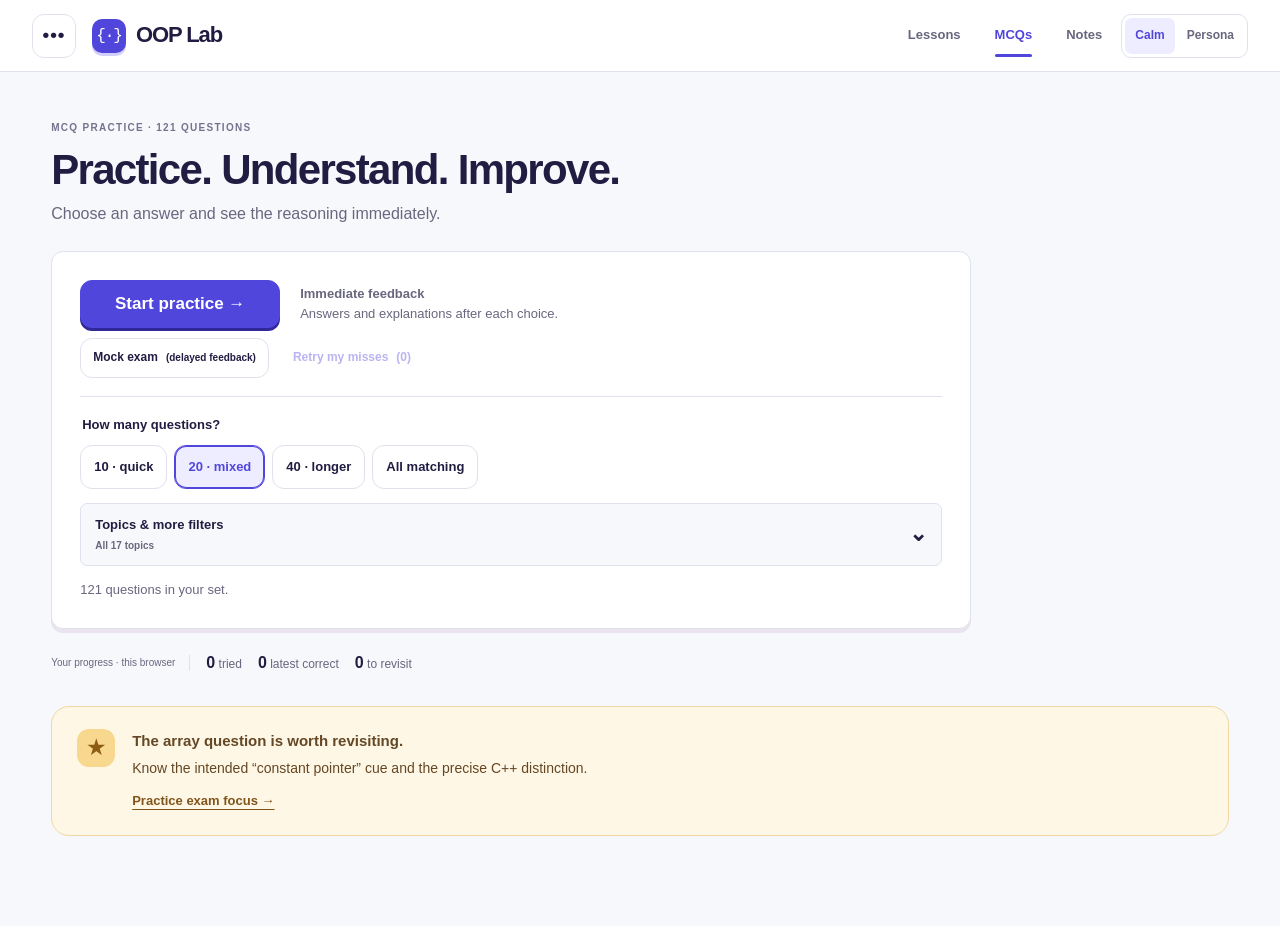
==== courses/oop/index.html @ dceecabd "Improve playback, memory columns, and compact navigation" ====
<!doctype html>
<html lang="en">
<head>
<meta charset="utf-8"><meta name="viewport" content="width=device-width,initial-scale=1">
<meta name="theme-color" content="#5046e5">
<meta name="description" content="Learn C++ through code, live stack/heap experiments and explained MCQ practice.">
<title>OOP Lab — see it, change it, remember it</title>
<script>try{document.documentElement.dataset.appearance=localStorage.getItem('course-appearance')==='persona'?'persona':'calm'}catch{}</script>
<style>:root{--paper:#f7f5ee;--panel:#fffefa;--ink:#172c29;--muted:#5a6b65;--green:#235d4e;--sage:#e4eee5;--line:#d6ddd3;--amber:#c8793e;--pale-amber:#fff0d8;--red:#9b3932;--pale-red:#fff0eb;--mono:Consolas,'Courier New',monospace;--radius:16px}
*{box-sizing:border-box}html{scroll-behavior:smooth;scroll-padding-top:110px}body{margin:0;background:var(--paper);color:var(--ink);font:16px/1.65 -apple-system,BlinkMacSystemFont,'Segoe UI',sans-serif}button,input,select{font:inherit}button,.button{border:1px solid var(--green);background:var(--green);color:white;border-radius:9px;padding:10px 18px;min-height:46px;font-weight:600;cursor:pointer;text-decoration:none;display:inline-flex;align-items:center;justify-content:center;gap:8px;line-height:1.4}button:hover,.button:hover{filter:brightness(.94)}button:disabled{cursor:default;opacity:.4;filter:none}button.outline,.button.outline{background:transparent;color:var(--ink);border-color:var(--line)}button.text-button{background:none;border:0;color:var(--green);padding:8px 0;min-height:44px;text-align:left;justify-content:flex-start}a{color:var(--green);text-underline-offset:4px}a:hover{text-decoration-thickness:2px}:focus-visible{outline:3px solid var(--amber);outline-offset:4px}input,select{min-height:46px;border:1px solid #bac8bf;border-radius:8px;padding:9px 12px;background:var(--panel);color:var(--ink);max-width:100%}input[type=range]{padding:0;accent-color:var(--green)}input[type=checkbox],input[type=radio]{min-height:auto;accent-color:var(--green)}label{font-weight:500}.small,small{font-size:13px;color:var(--muted)}.eyebrow{font-size:11px;letter-spacing:.15em;font-weight:750;color:var(--muted)}h1,h2,h3,p{margin-top:0}h1{font-size:clamp(30px,3.2vw,47px);line-height:1.13;letter-spacing:-.04em;margin-bottom:16px;max-width:900px}h2{font-size:25px;line-height:1.3;letter-spacing:-.02em}h3{font-size:18px;line-height:1.45}p{margin-bottom:20px}.lead{font-size:19px;line-height:1.5;max-width:780px;color:#425a50}.site-header{position:sticky;top:0;z-index:20;display:flex;align-items:center;gap:28px;padding:18px 36px;background:rgba(247,245,238,.98);border-bottom:1px solid var(--line)}.brand{display:flex;align-items:center;gap:13px;text-decoration:none;color:var(--ink);font-size:22px;font-weight:750;letter-spacing:-.04em;line-height:1.2;min-width:245px}.brand-icon{font:20px var(--mono);color:var(--green);background:var(--sage);border:1px solid var(--line);width:43px;height:45px;display:grid;place-items:center;border-radius:11px}.brand small{display:block;font-size:12px;letter-spacing:0;font-weight:400;margin-top:5px}.site-header nav{display:flex;gap:30px;margin-left:auto}.site-header nav a{font-size:14px;text-decoration:none;padding:12px 0 9px;border-bottom:3px solid transparent;color:var(--muted)}.site-header nav a.active{color:var(--green);font-weight:700;border-color:var(--green)}.chapters-toggle{display:none}.layout{display:grid;grid-template-columns:255px minmax(0,1fr);max-width:1600px;margin:auto}.course-rail{padding:30px 22px 24px 30px;border-right:1px solid var(--line);position:sticky;top:94px;align-self:start;max-height:calc(100dvh - 94px);overflow-y:auto;scrollbar-width:thin}.rail-intro p{font-size:24px;line-height:1.22;letter-spacing:-.03em;margin:12px 0 28px}.search-label{display:block;font-size:12px;color:var(--muted);margin-bottom:7px}.course-rail input{width:100%;font-size:13px}.rail-unit{font-size:10px;letter-spacing:.13em;text-transform:uppercase;margin:27px 0 8px;color:var(--muted);font-weight:750}.chapter-link{display:flex;align-items:flex-start;gap:10px;border-radius:9px;color:var(--muted);text-decoration:none;font-size:13px;line-height:1.45;padding:10px;margin:3px -5px}.chapter-link.active{background:var(--sage);color:var(--green);font-weight:650}.chapter-link:hover{background:#edf0e6}.chapter-index{font:11px/1.8 var(--mono);min-width:19px;color:#7e8d84}.read-icon{font-size:11px;margin-left:auto;padding-top:2px}.rail-footer{border-top:1px solid var(--line);margin-top:27px;padding-top:18px}.rail-footer .small{display:block}.reading-meter{margin:22px 0 0;font-size:11px;color:var(--muted)}progress{appearance:none;width:100%;height:5px;border:0;display:block;margin-top:8px;background:#dce1d7;border-radius:9px;overflow:hidden}progress::-webkit-progress-bar{background:#dce1d7}progress::-webkit-progress-value{background:var(--green)}progress::-moz-progress-bar{background:var(--green)}main{padding:38px 48px 64px;min-width:0;max-width:1260px;width:100%;outline:none}.breadcrumb{font-size:12px;color:var(--muted);display:flex;gap:8px;flex-wrap:wrap;margin-bottom:23px}.meta-row{display:flex;gap:9px;align-items:center;flex-wrap:wrap;margin-bottom:20px}.badge{display:inline-flex;align-items:center;gap:7px;font-size:11px;line-height:1.4;background:var(--sage);color:var(--green);padding:7px 11px;border-radius:20px;font-weight:600}.badge.extension{background:var(--pale-amber);color:#85501f}.badge.neutral{background:#edece3;color:#596359}.lesson-header{margin-bottom:27px}.lesson-kicker{display:flex;justify-content:space-between;gap:12px;align-items:center}.lesson-kicker .eyebrow{margin-bottom:15px}.lesson-intro{max-width:760px}.lab-card{border:1px solid var(--line);border-radius:var(--radius);background:var(--panel);overflow:hidden;box-shadow:0 6px 22px #193c2c04;margin:28px 0}.lab-header{padding:20px 24px;border-bottom:1px solid var(--line);display:flex;align-items:center;justify-content:space-between;gap:12px}.lab-header h2{font-size:18px;margin:0}.lab-body{padding:24px}.lab-stage{display:grid;grid-template-columns:minmax(0,.95fr) minmax(0,1.05fr);gap:23px;align-items:stretch}.lab-stage.one{grid-template-columns:1fr}.lab-code{background:#f1f2eb;border:1px solid #e3e7dc;border-radius:12px;padding:18px;min-width:0}.lab-code pre{font:13px/1.8 var(--mono);margin:10px 0 0;white-space:pre-wrap;overflow-wrap:anywhere}.code-label,.diagram-label{font-size:11px;letter-spacing:.06em;text-transform:uppercase;color:var(--muted);font-weight:650}.diagram{border-radius:12px;background:#edf3e9;min-height:220px;padding:20px;display:flex;flex-direction:column;gap:13px;align-items:center;justify-content:center;text-align:center;min-width:0;position:relative}.diagram .diagram-label{align-self:flex-start;margin-bottom:auto}.diagram svg{max-width:100%;height:auto}.diagram-title{font-size:13px;font-weight:600}.memory-cell{border:2px solid var(--green);border-radius:9px;min-width:72px;min-height:61px;padding:10px 16px;background:var(--panel);font:700 23px var(--mono);display:inline-flex;align-items:center;justify-content:center;flex-direction:column}.memory-cell.changed{background:var(--pale-amber);border-color:var(--amber)}.memory-cell small{font:10px/1.4 var(--mono);margin-top:5px;font-weight:400}.memory-row{display:flex;align-items:center;justify-content:center;gap:12px;flex-wrap:wrap}.memory-name{font:13px var(--mono);font-weight:650}.arrow{color:var(--green);font-size:25px;line-height:1}.alias-label{border:1px dashed var(--green);border-radius:20px;padding:5px 13px;background:#f8fbf4;font:13px var(--mono)}.array-cells{display:flex;justify-content:center;gap:4px;flex-wrap:wrap}.array-cell{min-width:46px;border:1px solid #a9bdab;background:#fafcf5;border-radius:6px;padding:8px;font:18px var(--mono);text-align:center}.array-cell small{display:block;font-size:10px;margin-top:5px}.array-cell.selected{border:2px solid var(--green);background:var(--pale-amber);padding:7px}.array-cell.boundary{background:transparent;border-style:dashed;font-size:13px;color:var(--muted)}.mini-label{font-size:11px;color:var(--muted)}.control-row{display:flex;align-items:center;gap:10px;flex-wrap:wrap;margin:20px 0 12px}.control-row label{font-size:13px;display:flex;align-items:center;gap:8px;flex-wrap:wrap}.control-row input[type=number]{width:90px}.tab-row{display:flex;gap:4px;flex-wrap:wrap;margin-bottom:20px;border-bottom:1px solid var(--line);padding-bottom:8px}.tab-row button{background:transparent;color:var(--muted);border:0;min-height:43px;border-radius:7px;font-size:13px;padding:8px 13px}.tab-row button.selected{background:var(--sage);color:var(--green)}.status-box{padding:15px 18px;border-left:3px solid var(--green);background:var(--sage);border-radius:0 8px 8px 0;font-size:14px;line-height:1.65;margin-top:17px;min-height:64px}.status-box.error{border-color:var(--red);background:var(--pale-red)}.prediction{background:#f4f1e5;padding:15px 18px;border-radius:9px;margin-top:18px;font-size:14px}.prediction strong{display:block;margin-bottom:8px}.prediction .button-row{margin:0}.prediction button{background:var(--panel);color:var(--ink);border-color:var(--line);font-size:13px;padding:8px 12px}.prediction button.chosen{border:2px solid var(--green);background:var(--sage)}.step-count{margin-left:auto;font:11px var(--mono);color:var(--muted)}.lab-bottom{padding:0 24px 20px;font-size:11px;color:var(--muted)}.lab-actions{display:flex;align-items:center;justify-content:space-between;gap:16px;flex-wrap:wrap;margin:22px 0 38px}.notes{max-width:820px;margin-top:40px}.notes>h2:first-child{border-top:1px solid var(--line);padding-top:27px}.prose{line-height:1.8;font-size:16px}.prose h2{margin:34px 0 15px;font-size:23px}.prose h3{margin-top:27px}.prose p{margin-bottom:19px}.prose code{background:#e9ede3;border-radius:4px;padding:2px 5px;font:13px/1.7 var(--mono);overflow-wrap:anywhere}.prose pre{background:#eef0e7;border:1px solid var(--line);border-radius:10px;padding:18px;overflow-x:auto;font:13px/1.8 var(--mono);margin:22px 0;max-width:100%;white-space:pre}.prose pre code{padding:0;background:none;overflow-wrap:normal}.table-scroll{overflow-x:auto;max-width:100%;margin:20px 0;border:1px solid var(--line);border-radius:9px}table{border-collapse:collapse;font-size:13px;width:100%;min-width:500px;line-height:1.65}td,th{text-align:left;padding:11px 13px;border-bottom:1px solid var(--line);vertical-align:top}th{background:var(--sage);font-weight:650}tr:last-child td{border-bottom:0}.prose ul,.prose ol{padding-left:23px}.prose li{margin:8px 0}.chapter-bottom{border-top:1px solid var(--line);padding-top:22px;margin-top:40px;display:flex;gap:12px;justify-content:space-between}.chapter-bottom a{max-width:45%;font-size:13px}.frame-stack{display:flex;flex-direction:column-reverse;gap:5px;width:min(260px,100%)}.frame{background:var(--panel);border:1px solid #adc0ad;border-left:4px solid var(--green);padding:8px 13px;border-radius:5px;font:13px var(--mono);text-align:left}.frame.pending{border-left-color:var(--amber)}.object-layer{border:1px solid #9ab69f;border-radius:10px;padding:10px 15px;background:#e2efdf;width:100%;text-align:left;font-size:12px}.object-layer+.object-layer{margin-top:5px}.object-layer.dim{opacity:.5}.object-layer.active{border:2px solid var(--green);background:var(--pale-amber)}.pipeline{display:flex;gap:6px;flex-wrap:wrap;justify-content:center}.pipeline span{padding:7px 10px;border:1px solid #aec3b0;border-radius:6px;background:var(--panel);font-size:12px}.pipeline .current{background:var(--pale-amber);border-color:var(--amber)}.pipeline .failed{background:var(--pale-red);border-color:var(--red)}.bits{display:flex;gap:3px;justify-content:center;flex-wrap:wrap}.bit{font:16px var(--mono);border:1px solid #b2c1ac;border-radius:4px;padding:6px 7px;background:var(--panel)}.bit.on{background:var(--green);color:white}.card-grid{display:grid;grid-template-columns:repeat(2,minmax(0,1fr));gap:15px}.info-card{padding:22px;border:1px solid var(--line);border-radius:12px;background:var(--panel)}.info-card h3{margin-bottom:8px}.info-card p{font-size:14px;color:var(--muted);margin-bottom:0}.practice-setup{background:var(--panel);border:1px solid var(--line);border-radius:var(--radius);padding:26px;margin:25px 0}.field-grid{display:grid;grid-template-columns:repeat(2,minmax(0,1fr));gap:18px}.field-grid label{display:flex;flex-direction:column;gap:7px;font-size:13px}.check-line{display:flex;gap:10px;align-items:center;min-height:44px;font-size:14px}.button-row{display:flex;gap:10px;align-items:center;flex-wrap:wrap;margin-top:20px}.metrics{display:flex;gap:24px;flex-wrap:wrap;border-bottom:1px solid var(--line);padding-bottom:22px;margin:26px 0}.metric strong{display:block;font:600 25px var(--mono);color:var(--green)}.metric span{font-size:11px;color:var(--muted)}.quiz-top{display:flex;justify-content:space-between;gap:12px;align-items:center;flex-wrap:wrap;margin-bottom:20px}.quiz-card{padding:27px;border:1px solid var(--line);border-radius:var(--radius);background:var(--panel)}.quiz-card h2{font-size:23px;line-height:1.45;margin-bottom:18px}.quiz-code{background:#eef0e7;border-radius:10px;padding:18px;font:13px/1.8 var(--mono);white-space:pre-wrap;overflow-wrap:anywhere}.choices{border:0;padding:0;margin:22px 0;min-width:0}.choice{display:flex;gap:12px;align-items:flex-start;border:1px solid var(--line);border-radius:10px;padding:13px 16px;margin:10px 0;cursor:pointer;min-height:50px;font-size:14px;background:var(--panel)}.choice input{margin-top:6px;flex-shrink:0}.choice-letter{font:12px var(--mono);font-weight:700;background:#eef0e8;border-radius:4px;padding:2px 6px;flex-shrink:0;margin-top:1px}.choice.selected{border-color:var(--green);background:#f0f5ec}.choice.correct{border:2px solid var(--green);background:var(--sage);padding:12px 15px}.choice.wrong{border:2px solid var(--red);background:var(--pale-red);padding:12px 15px}.feedback{margin:22px 0 0;padding:20px;background:var(--sage);border-radius:10px}.feedback h3{margin-bottom:8px}.feedback p{font-size:14px;margin-bottom:12px}.feedback .trap{border-top:1px solid #b8cab7;padding-top:12px}.exam-dots{display:flex;gap:7px;flex-wrap:wrap;margin:16px 0}.exam-dots button{width:35px;min-height:38px;padding:4px;border:1px solid var(--line);background:var(--panel);color:var(--muted);font-size:11px}.exam-dots button.done{background:var(--sage);border-color:var(--green)}.exam-dots button.current{outline:2px solid var(--green);outline-offset:1px}.result-score{font-size:58px;letter-spacing:-.06em;font-weight:700;line-height:1.2;color:var(--green)}.review-item{padding:20px 0;border-bottom:1px solid var(--line)}.review-item summary{cursor:pointer;font-size:14px;min-height:44px}.review-item p{font-size:14px}.reading-check{display:inline-flex;gap:10px;align-items:center;font-size:13px;min-height:44px}.site-footer{border-top:1px solid var(--line);text-align:center;padding:25px;font-size:11px;color:var(--muted);margin-top:15px}.skip{position:fixed;left:14px;top:-100px;background:var(--green);color:white;padding:10px 15px;z-index:100}.skip:focus{top:12px}.visually-hidden{position:absolute!important;width:1px;height:1px;padding:0;margin:-1px;overflow:hidden;clip:rect(0,0,0,0);white-space:nowrap;border:0}dialog{border:1px solid var(--line);border-radius:16px;background:var(--paper);color:var(--ink);max-width:600px;width:calc(100% - 30px);padding:0}dialog::backdrop{background:#102e2566}.dialog-inner{padding:28px}.toast{position:fixed;bottom:20px;left:50%;transform:translateX(-50%);max-width:calc(100% - 30px);background:var(--ink);color:white;border-radius:9px;padding:12px 18px;font-size:13px;z-index:60;display:none}.toast.show{display:block}.noscript{padding:30px}.pill{font:11px var(--mono);border:1px solid var(--line);border-radius:20px;padding:5px 10px}.muted{color:var(--muted)}.grid-matrix{display:grid;grid-template-columns:repeat(3,48px);gap:4px}.grid-matrix button{background:var(--panel);color:var(--ink);border-color:#a6bba6;min-height:46px;padding:8px}.grid-matrix button.selected{background:var(--pale-amber);border:2px solid var(--green)}.transition{animation:appear .18s ease-out}@keyframes appear{from{opacity:.6;transform:translateY(3px)}to{opacity:1;transform:none}}.count-badge{font:12px var(--mono);border-radius:8px;background:var(--sage);padding:6px 10px}.source-box{font-size:12px;color:var(--muted);padding:16px 0;border-bottom:1px solid var(--line)}.source-box strong{color:var(--ink)}.source-box code{font:11px var(--mono);overflow-wrap:anywhere}.print-title{display:none}
.code-line{display:block;border-left:2px solid transparent;padding-left:7px;margin-left:-7px;min-height:1.8em}.code-line.active{border-left-color:var(--amber);background:#fff0d8}.lab-code pre{white-space:pre-wrap}.lesson-kicker>.small{font-size:11px;text-align:right}.tab-row button{min-height:46px}.exam-dots button{min-width:44px;min-height:46px}.site-header nav a{min-height:46px}textarea{width:100%;padding:12px;border:1px solid var(--line);border-radius:9px;background:var(--panel);font:12px/1.6 var(--mono);resize:vertical;color:var(--ink)}
@media(min-width:1500px){main{padding-left:65px;padding-right:65px}}
@media(max-width:1100px){.layout{grid-template-columns:225px minmax(0,1fr)}.course-rail{padding-left:20px;padding-right:17px}main{padding:30px}.site-header{padding-left:24px;padding-right:24px}.brand{min-width:210px}.site-header nav{gap:23px}.lab-stage{grid-template-columns:1fr}.diagram{min-height:210px}}
@media(max-width:760px){html{scroll-padding-top:155px}.site-header{padding:14px 18px 0;gap:10px;display:grid;grid-template-columns:1fr auto}.brand{font-size:20px;min-width:0}.brand-icon{width:36px;height:39px;font-size:17px}.brand small{font-size:10px}.site-header nav{grid-column:1/-1;grid-row:2;margin:0;justify-content:space-between;gap:12px}.site-header nav a{font-size:13px;padding:10px 8px}.chapters-toggle{display:flex;grid-column:2;grid-row:1;font-size:12px;padding:8px 11px;min-height:43px}.layout{display:block}.course-rail{display:none;position:fixed;top:114px;left:10px;right:10px;z-index:30;background:var(--paper);border:1px solid var(--line);border-radius:12px;max-height:calc(100dvh - 130px);box-shadow:0 16px 35px #142d2522;padding:20px}.course-rail.open{display:block}.rail-intro{display:none}main{padding:25px 18px 45px}.breadcrumb{font-size:10px;margin-bottom:20px}.lesson-header{margin-bottom:20px}h1{font-size:32px;line-height:1.12;letter-spacing:-.035em}.lead{font-size:16px}.meta-row{gap:7px;margin-bottom:15px}.badge{font-size:10px;padding:6px 9px}.lab-card{margin:20px 0;border-radius:12px}.lab-header{padding:15px 16px}.lab-header h2{font-size:16px}.lab-body{padding:16px}.lab-stage{gap:13px}.lab-code{padding:14px}.lab-code pre{font-size:12px;line-height:1.7}.diagram{padding:17px 13px;min-height:195px}.lab-bottom{padding:0 16px 16px;font-size:10px}.tab-row{gap:3px}.tab-row button{padding:8px 11px;font-size:12px}.control-row{gap:8px;margin-top:15px}.control-row button{font-size:12px;padding:9px 12px}.control-row label{font-size:12px}.control-row select{font-size:12px}.step-count{font-size:10px}.lab-actions{margin:18px 0 28px;gap:10px}.lab-actions .button{font-size:12px;padding:9px 13px}.notes{margin-top:28px}.prose{font-size:15px;line-height:1.8}.prose h2{font-size:22px}.prose pre{padding:14px;font-size:12px}.prose code{font-size:12px}.status-box{font-size:13px;padding:12px 14px}.prediction{font-size:13px}.prediction .button-row{gap:7px}.prediction button{flex:1}.card-grid,.field-grid{grid-template-columns:1fr}.practice-setup{padding:19px}.quiz-card{padding:19px}.quiz-card h2{font-size:20px}.quiz-code{font-size:12px;padding:14px}.choice{font-size:13px;padding:12px}.choice.correct,.choice.wrong{padding:11px}.choice-letter{font-size:10px}.metrics{gap:20px}.metric strong{font-size:22px}.quiz-top{font-size:12px}.result-score{font-size:48px}.site-footer{font-size:10px;text-align:left;padding:22px}.dialog-inner{padding:22px}.memory-cell{min-width:62px;padding:10px 12px;font-size:21px}.memory-row{gap:8px}.array-cell{min-width:41px;font-size:16px;padding:7px}.array-cell.selected{padding:6px}.chapter-bottom{gap:14px}.chapter-bottom a{font-size:12px}}
@media(prefers-reduced-motion:reduce){html{scroll-behavior:auto}*,*::before,*::after{animation:none!important;transition:none!important}}
@media print{.site-header,.course-rail,.lab-card,.lab-actions,.chapter-bottom,.site-footer,.toast,.practice-setup,.button-row{display:none!important}.layout{display:block}main{padding:0;max-width:none}.notes{max-width:none}.prose{font-size:11pt}.prose pre,.table-scroll{overflow:visible;break-inside:avoid}body{background:white;color:black}a{color:black}.print-title{display:block}h2,h3{break-after:avoid}}

/* OOP Lab: the experiment is the page. */
:root{--paper:#f7f8fc;--panel:#fff;--ink:#211d42;--muted:#68677e;--line:#dfe2ee;--green:#5146dc;--sage:#eeedff;--amber:#ed9a32;--pale-amber:#fff0d8;--red:#bd405b;--pale-red:#fff0f1;--radius:20px;--header-h:72px;--spring:cubic-bezier(.2,1.4,.45,1)}
html{scroll-padding-top:85px}body{font-family:ui-sans-serif,-apple-system,BlinkMacSystemFont,'Segoe UI',sans-serif;line-height:1.55;background:var(--paper)}
h1{font-weight:780;font-size:clamp(29px,3vw,44px);line-height:1.13;letter-spacing:-.04em}h1 em{font-style:normal;color:var(--green)}h2{font-size:24px}button,.button{border-radius:12px;box-shadow:0 3px 0 #302799;transition:transform .16s var(--spring),box-shadow .16s,background .16s;min-height:46px;padding:11px 18px}button:hover,.button:hover{filter:none;transform:translateY(-2px);background:#4437cd}button:active,.button:active{transform:translateY(3px) scale(.98);box-shadow:0 0 0 transparent}button:disabled{transform:none;box-shadow:none}button.outline,.button.outline{background:white;box-shadow:0 2px 0 #d6d9e6;border-color:var(--line)}button.text-button{box-shadow:none;background:none}input,select{border-color:#ced2e5;background:white;border-radius:10px}input:focus,select:focus{border-color:var(--green)}.eyebrow{letter-spacing:.13em;color:#76718f;font-size:10px}.lead{color:#69667f;font-size:18px;line-height:1.5}.small,small{color:var(--muted)}
.site-header{height:var(--header-h);position:sticky;top:0;padding:0 32px;display:flex;background:#ffffffed;backdrop-filter:blur(14px);border-bottom:1px solid var(--line);transition:transform .24s ease;will-change:transform;gap:24px;z-index:40}.header-away .site-header{transform:translateY(-105%);pointer-events:none}.brand{min-width:220px;font-size:22px;letter-spacing:-.05em;gap:10px}.brand-icon{width:34px;height:34px;border:0;color:white;background:var(--green);border-radius:10px;font-size:16px;box-shadow:0 3px 0 #d3cffb}.brand small{display:none}.site-header nav{gap:28px;margin-left:auto;height:100%;align-items:center}.site-header nav a{display:grid;align-items:center;font-weight:600;padding:10px 3px;border-bottom:0;position:relative;font-size:13px;min-height:44px}.site-header nav a.active{color:var(--green);border:0}.site-header nav a.active:after{content:'';position:absolute;bottom:1px;left:3px;right:3px;height:3px;background:var(--green);border-radius:4px}
.layout{grid-template-columns:248px minmax(0,1fr);max-width:1510px}.course-rail{top:var(--header-h);max-height:calc(100dvh - var(--header-h));padding:29px 20px;border-color:var(--line);transition:top .24s,max-height .24s}.header-away .course-rail{top:0;max-height:100dvh}.rail-intro>a{font-size:12px;text-decoration:none;font-weight:650}.rail-intro p{font-size:26px;line-height:1.1;letter-spacing:-.04em;margin-top:18px;color:var(--ink)}.rail-unit{color:#8b86a0;margin-top:24px}.chapter-link{color:#67647b;padding:11px 8px;gap:10px;font-size:12px;align-items:center}.chapter-link.active{background:#eae8ff;color:#4035bf;box-shadow:inset 3px 0 var(--green)}.chapter-link:hover{background:#eeeefa}.chapter-index{color:#736bb4;min-width:28px;font-size:11px;line-height:1.1}.reading-meter{color:#888296}.rail-footer{margin-top:24px}.motion-setting{display:flex;gap:9px;align-items:center;font-size:12px;min-height:44px}.rail-footer .small{font-size:10px}.rail-footer .text-button{font-size:12px}progress{background:#e6e5f0;height:5px}progress::-webkit-progress-bar{background:#e6e5f0}
main{padding:32px 40px 55px;max-width:1230px}.on-course .course-rail{display:none}.on-course .layout{display:block;max-width:1250px}.on-course main{max-width:none;padding-top:50px}.course-welcome{display:grid;grid-template-columns:1fr 1fr;gap:45px;align-items:center;margin-bottom:44px}.course-welcome h1{font-size:clamp(48px,6vw,76px);line-height:.98;margin:18px 0 22px;letter-spacing:-.06em}.course-welcome .lead{font-size:18px;margin-bottom:26px}.welcome-demo{background:#efedff;min-height:285px;padding:27px;border:1px solid #dcd8f8;border-radius:26px;color:var(--ink);text-decoration:none;display:flex;flex-direction:column;gap:18px;box-shadow:0 7px 0 #e5e1f5;transition:transform .2s var(--spring)}.welcome-demo:hover{transform:translateY(-4px)}.welcome-demo>strong{font-size:25px;line-height:1.15;letter-spacing:-.035em}.demo-tag{font:10px var(--mono);letter-spacing:.07em;color:#756c9d}.preview-objects{display:flex;align-items:center;justify-content:center;gap:10px;min-height:78px}.preview-block{display:grid;place-items:center;border:2px solid #c5c0ea;background:white;border-radius:13px;min-width:64px;height:64px;font:700 24px var(--mono);box-shadow:0 4px 0 #d4cee9}.preview-block.target{background:#ffb35b;border-color:#e3953c;min-width:80px;box-shadow:0 4px 0 #d8984c;line-height:1;padding-top:9px}.preview-block small{font:10px var(--mono);color:#714e30}.preview-link{color:#10a6b1;font:35px var(--mono)}
.exam-focus{background:#fff7e5;border:1px solid #f0d6a2;border-radius:18px;padding:22px 25px;display:flex;gap:17px;align-items:flex-start;margin:30px 0;color:#644725}.focus-icon{width:38px;height:38px;display:grid;place-items:center;background:#f8d78e;border-radius:12px;color:#8d5c14;font-size:23px;flex:none}.exam-focus strong{font-size:15px}.exam-focus p{font-size:14px;line-height:1.55;margin:5px 0 8px;max-width:780px}.exam-focus .small{font-size:12px;color:#876f50}.exam-focus a{font-size:13px;color:#7f551b;font-weight:700}.section-heading{display:flex;align-items:center;justify-content:space-between;gap:20px;margin:46px 0 22px}.section-heading h2{margin:7px 0 0;letter-spacing:-.04em}.course-search{width:min(320px,100%)}.course-search input{width:100%;font-size:13px}.course-group>h3{font-size:12px;text-transform:uppercase;letter-spacing:.13em;color:#8b849f;margin:26px 0 13px}.course-grid{display:grid;grid-template-columns:repeat(2,minmax(0,1fr));gap:12px}.course-card{display:flex;align-items:center;gap:15px;background:white;border:1px solid var(--line);border-radius:17px;padding:19px;color:var(--ink);text-decoration:none;box-shadow:0 3px 0 #e9e9f2;transition:transform .2s var(--spring),border-color .2s}.course-card:hover{border-color:#a9a1ed;transform:translateY(-3px)}.course-card>span:nth-child(2){min-width:0}.course-card strong{display:block;font-size:15px;line-height:1.3;letter-spacing:-.015em}.course-card small{display:block;font-size:12px;line-height:1.45;margin-top:6px}.course-symbol{display:grid;place-items:center;width:51px;height:51px;flex:none;border-radius:14px;background:#eeedff;color:#6255ca;font:600 16px var(--mono);letter-spacing:-.08em}.course-card[data-topic=copying] .course-symbol,.course-card[data-topic=operators] .course-symbol{background:#fff0dc;color:#c27827}.course-card[data-topic=passing] .course-symbol,.course-card[data-topic=pointers] .course-symbol{background:#e0f5f2;color:#1b9694}.course-arrow{margin-left:auto;color:#a39db9;font-size:22px}.practice-banner{background:#282246;color:white;padding:30px;border-radius:20px;margin-top:35px;display:flex;align-items:center;justify-content:space-between;gap:25px}.practice-banner h2{font-size:24px;margin:7px 0}.practice-banner p{font-size:13px;color:#bbb6cf;margin:0}.practice-banner .eyebrow{color:#b9b0e8}.practice-banner .button{white-space:nowrap;background:#8f81f8;border-color:#8f81f8;color:#201a44;box-shadow:0 3px 0 #54448e}
.lesson-topline{font-size:11px;display:flex;gap:15px;justify-content:space-between;color:#9690a6;margin-bottom:19px}.lesson-topline a{font-weight:600;text-decoration:none}.lesson-header{margin-bottom:22px}.lesson-header h1{margin-bottom:10px;max-width:850px}.lesson-intro{font-size:16px;margin-bottom:0;max-width:760px}.lab-card{margin:22px 0 0;background:transparent;border:0;box-shadow:none;overflow:visible;border-radius:0}.lab-body{padding:0}.tab-row{display:flex;border:0;background:#eaeaf4;border-radius:13px;padding:5px;gap:5px;max-width:100%;margin:0 0 17px;width:fit-content}.tab-row button{font-size:12px;box-shadow:none;color:#737087;min-height:44px;border-radius:9px;padding:9px 17px;background:transparent}.tab-row button:hover{background:#e1def6;transform:none}.tab-row button.selected{color:white;background:var(--green);box-shadow:0 3px 0 #342998}.tab-row button:active{transform:scale(.96)}.lab-stage{grid-template-columns:minmax(0,1.15fr) minmax(0,.85fr);gap:18px;align-items:start}.diagram{grid-column:1;grid-row:1;min-height:286px;background:#eef3fa;background-image:radial-gradient(#cbd1e540 .8px,transparent .8px);background-size:14px 14px;border:1px solid #d7dfef;border-radius:20px;gap:18px;padding:20px;overflow:hidden}.diagram-label{font-size:10px;color:#8b8aa0;font-weight:500;text-transform:none;letter-spacing:.015em;align-self:flex-start;margin-bottom:auto}.diagram .mini-label{margin-top:auto;color:#69607f;font-size:12px;line-height:1.5}.diagram-title{color:#5b5273;font-size:13px}.memory-row{gap:18px;position:relative;width:100%}.storage-object{flex:none}.memory-name{font:11px var(--mono);margin:0 0 9px;color:#756d8b}.memory-cell{background:#fff;border:2px solid #b3acdc;border-radius:14px;min-width:82px;min-height:65px;color:#332a58;box-shadow:0 5px 0 #d2cde4;font:700 25px var(--mono);padding:13px 14px;transform-origin:50% 90%}.memory-cell.changed{background:#ffb455;border-color:#ed9c3c;box-shadow:0 5px 0 #d28b38;color:#3e291a}.arrow{color:#13a6b1;font-size:30px}.alias-label{color:white;background:#129fae;border:0;border-radius:12px;padding:9px 15px;font-size:14px;box-shadow:0 4px 0 #0d7c89}.alias-label small{display:inline;font-size:10px;color:#d2faff;margin-left:4px}.identity-stage{width:100%;min-height:144px;display:flex;align-items:center;justify-content:center;position:relative}.identity-stage.reference .memory-row{align-items:center;justify-content:center;gap:18px;padding-top:42px}.identity-stage.reference[data-phase="1"] .storage-object,.identity-stage.reference[data-phase="2"] .storage-object{margin-right:80px}.identity-stage.reference .alias-label{position:absolute;right:6%;top:-12px}.alias-wire{position:absolute;width:170px;height:90px;right:9%;top:5px;color:#0ca2ac;pointer-events:none}.identity-stage.reference[data-phase="0"] .storage-object,.identity-stage.reference[data-phase="3"] .storage-object{margin:0}.code-drawer{grid-column:2;grid-row:1;border:1px solid #dddfea;background:#fff;border-radius:16px;overflow:hidden;width:100%;min-width:0}.code-drawer>summary{display:flex;justify-content:space-between;align-items:center;padding:14px 17px;list-style:none;cursor:pointer;font-size:12px;font-weight:650;min-height:46px;color:#6d6582}.code-drawer>summary::-webkit-details-marker{display:none}.code-brace{font:12px var(--mono);color:#8c7dcd;margin-right:7px}.code-toggle{color:#9a91ae;font-weight:400}.code-drawer[open] .code-toggle{transform:rotate(45deg)}.lab-code{background:#27233c;border:0;border-radius:0;padding:17px;color:#eeebff}.lab-code .code-label{display:none}.lab-code pre{font:12px/1.8 var(--mono);margin:0;color:#ede7ff;white-space:pre-wrap;overflow-wrap:anywhere}.code-line.active{background:#61538c65;border-left-color:#ffbc69;color:#ffdb9b}.code-line{min-height:1.8em}.control-row{gap:9px;margin:17px 0 10px;align-items:flex-end}.control-row>label{font-size:12px;color:#7b728b;align-items:center;gap:8px}.control-row select{font-size:12px;min-height:44px;padding:8px 10px}.control-row input[type=number]{min-height:44px;font-size:13px;width:82px}.control-row button{font-size:12px;padding:10px 15px}.step-count{font:10px var(--mono);padding:0 4px 13px;color:#9b91aa}.prediction{border:1px dashed #cac3e7;background:#f3f0fc;border-radius:15px;padding:16px;margin-top:17px;font-size:13px}.prediction strong{font-size:13px;font-weight:600;color:#6c5d85}.prediction button{background:white;color:#625275;border:1px solid #d4cae8;box-shadow:0 3px 0 #dfd8ed}.prediction button.chosen{background:var(--green);color:white;border:1px solid var(--green);box-shadow:0 3px 0 #342998}.prediction .button-row{margin-top:10px}.status-box{font-size:13px;line-height:1.6;margin-top:16px;min-height:0;background:#e9f7f3;border:1px solid #cbe9df;border-left:4px solid #39ad89;border-radius:12px;color:#37665d;padding:16px 18px}.status-box.error{background:#fff0f3;border-color:#f0cbd4;border-left-color:#d66a83;color:#9a465c}.lab-actions{margin:23px 0;gap:12px}.lab-actions .button{font-size:13px}.reading-check{font-size:11px;color:#8d819d}.keep-panel{background:#fff;border:1px solid var(--line);border-radius:17px;padding:21px 23px;margin-top:28px}.keep-panel h2{font-size:14px;letter-spacing:0;margin-bottom:14px}.keep-panel ul{list-style:none;margin:0;padding:0;display:grid;gap:11px}.keep-panel li{display:flex;align-items:center;gap:10px;font-size:13px;color:#6c617e}.keep-panel li>span{background:#efecfa;color:#9486bc;border-radius:6px;display:grid;place-items:center;font:10px var(--mono);width:21px;height:23px;flex:none}.why-panel,.recall-check{margin-top:13px;border:1px solid var(--line);border-radius:13px;background:#fff;padding:0 19px}.why-panel summary,.recall-check summary{cursor:pointer;padding:16px 0;min-height:48px;font-size:13px;color:#7a6b8d;font-weight:600}.why-panel summary{display:flex;justify-content:space-between;list-style:none}.why-panel[open] summary>span{transform:rotate(45deg)}.why-panel p,.recall-check p{font-size:14px;line-height:1.8;color:#70647e;max-width:780px;margin:0 0 19px}.recall-check summary{font-size:12px;line-height:1.65}.chapter-bottom{border-color:var(--line);gap:25px;margin-top:30px}.chapter-bottom a{font-size:12px;text-decoration:none;line-height:1.6}
.array-cell{background:white;color:#463a64;border:1px solid #c3badc;box-shadow:0 3px 0 #ddd7ea;border-radius:9px;min-width:49px;min-height:56px;padding:9px;font-size:20px}.array-cell small{color:#9d90ad;font-size:9px}.array-cell.selected{background:#ffcf8e;border-color:#dba051;padding:8px}.array-cell.boundary{box-shadow:none;border-style:dashed;background:#fff9;color:#9b8bac}.frame-stack{gap:7px;width:min(280px,100%)}.frame{border:1px solid #b8a8dc;border-left:5px solid var(--green);background:#fff;box-shadow:0 3px 0 #d9cde9;padding:11px 13px;border-radius:9px;font-size:12px}.frame.pending{border-left-color:#dda242}.object-layer{background:#f5f0ff;border-color:#d1c2eb;border-radius:12px;padding:13px 16px;color:#6c508b}.object-layer p{margin:6px 0}.object-layer.active{background:#ffddb0;border-color:#dc9b52;color:#714d26}.object-layer.dim{opacity:.45}.pipeline{gap:7px;align-items:center}.pipeline span{font-size:11px;background:white;border-color:#d4c8e2;color:#89709e;border-radius:9px;padding:10px}.pipeline .current{background:#ffcf8e;border-color:#d69a4e;color:#79552b}.pipeline .failed{background:#ffdce5;border-color:#cf7891;color:#993959}.count-badge{background:#efe7fc;color:#84629f;font-size:12px;padding:8px 13px}.bit{border-color:#c1b5d3;background:white;color:#8c73a1;border-radius:6px}.bit.on{background:var(--green);color:white}.grid-matrix{grid-template-columns:repeat(3,55px);gap:7px}.grid-matrix button{border-color:#cfbfdf;color:#886d9d;box-shadow:0 3px 0 #d8cce5;background:white}.grid-matrix button.selected{background:#ffcf8e;color:#80582e;border-color:#dcad6e}
.health-scene{width:100%;display:flex;align-items:center;flex-direction:column;gap:12px;padding:4px 0}.health-gate{font:13px var(--mono);color:#877699}.health-gate span{color:#aaa0b8;font:10px var(--mono)}.health-avatar{width:77px;height:76px;border:3px solid #7762c4;border-radius:22px 22px 17px 17px;box-shadow:0 7px 0 #d1c4e2;background:#aa96ed;display:flex;align-items:center;justify-content:center;gap:19px;position:relative;transform-origin:bottom center}.avatar-eye{height:10px;width:5px;border-radius:4px;background:#3e2b70;margin-top:-12px}.avatar-mouth{position:absolute;width:12px;height:6px;border-radius:0 0 8px 8px;border:2px solid #5e448f;border-top:0;top:43px}.health-avatar.guarding .avatar-mouth{transform:rotate(180deg)}.shield{position:absolute;right:-20px;bottom:6px;background:#fff0cd;border:2px solid #e0bc6b;color:#bd8837;height:34px;width:30px;border-radius:9px 9px 14px 14px;font:17px/1.8 var(--mono)}.health-readout{display:flex;align-items:baseline;gap:7px;margin-top:5px;color:#aa91b2}.health-readout span{font:9px var(--mono)}.health-readout strong{font:700 29px var(--mono);color:#695080}.health-track{height:13px;width:min(230px,100%);background:#dfd3eb;border-radius:9px;border:2px solid #fefcff;box-shadow:0 0 0 1px #d9cbe6;overflow:hidden}.health-fill{display:block;width:var(--health);height:100%;background:#4fbb9a;border-radius:8px}.health-verdict{font-size:10px;color:#96809e}.effect-layer{position:absolute;top:48%;left:50%;pointer-events:none;z-index:5}.spark{position:absolute;display:block;width:6px;height:6px;background:#46b89b;border-radius:2px;opacity:0}.spark:nth-child(2n){background:#eca850}.spark.warning{background:#d96f8b}.floating-number{position:absolute;white-space:nowrap;left:-10px;top:-12px;font:700 20px var(--mono);color:#af6c23;opacity:0}.impact-rejected{animation:local-flash .5s ease-out}@keyframes local-flash{0%,100%{box-shadow:inset 0 0 0 0 transparent}25%{box-shadow:inset 0 0 0 3px #e5a0b4}}
.mode-heading{margin:10px 0 25px}.mode-heading h1{margin:15px 0;font-size:clamp(32px,3.7vw,48px)}.recall-grid{display:grid;grid-template-columns:repeat(2,minmax(0,1fr));gap:16px}.recall-card{background:white;border:1px solid var(--line);border-radius:18px;overflow:hidden}.recall-card>summary{list-style:none;cursor:pointer;padding:22px;display:flex;flex-direction:column;min-height:237px;align-items:flex-start}.recall-card>summary::-webkit-details-marker{display:none}.recall-card .course-symbol{height:38px;width:43px;font-size:14px;border-radius:10px;margin-bottom:13px}.recall-card small{font-size:10px;color:#9b8ca8;margin-bottom:7px}.recall-card strong{font-size:15px;line-height:1.5;font-weight:600;color:#695778}.reveal-label{display:flex;justify-content:space-between;width:100%;font-size:10px;color:#a58db4;margin-top:auto;padding-top:17px}.recall-card[open]{border-color:#b4a0d6}.recall-card[open] .reveal-label>span{transform:rotate(45deg)}.recall-card>div{padding:19px 22px;border-top:1px solid #eee7f4;background:#f6f1fc}.recall-card>div p{font-size:14px;color:#7a608d;line-height:1.7;margin-bottom:12px}.recall-card a{font-size:12px}.metrics{gap:32px;border-color:var(--line);margin-top:10px}.metric strong{color:var(--green);font-size:30px}.metric span{color:#a18caa;font-size:10px}.practice-setup{padding:26px;box-shadow:0 4px 0 #eae3f0;border-color:var(--line)}.practice-setup h2{font-size:20px}.field-grid{gap:16px}.field-grid label{color:#8e789d;font-size:12px}.coverage-options{display:flex;flex-direction:column;justify-content:center}.coverage-options .check-line{display:flex;flex-direction:row;color:#9373a4;font-size:12px;gap:9px}.badge{background:#eeebfb;color:#8770a7;font-size:10px}.badge.exam-badge{background:#fff0d5;color:#aa8035}.quiz-card{border-color:var(--line);box-shadow:0 4px 0 #e8e0ef}.quiz-card h2{font-size:24px;letter-spacing:-.02em;color:#5b426e}.quiz-code{background:#2d253b;color:#f5e7ff;font-size:13px;border-radius:13px}.choice{border-color:#e0d3e9;background:white;color:#876894;box-shadow:0 2px 0 #f0e6f5;transition:transform .15s var(--spring),border-color .15s}.choice:hover{border-color:#b399cf;transform:translateX(3px)}.choice.selected{background:#f0e7fc;border-color:#a384c7}.choice-letter{background:#f1e8f8;color:#9c7eac;border-radius:6px}.choice.correct{background:#e7f5ee;border-color:#77ba9e;color:#508772}.choice.wrong{background:#fff0f4;border-color:#d49aae;color:#ac6b82}.feedback{position:relative;background:#edf7f1;border:1px solid #c6e1d0;padding:22px;color:#60816e;overflow:hidden}.feedback h3{display:flex;align-items:center;gap:9px;color:#47735e;font-size:17px}.feedback-face{border-radius:50%;background:#54ae88;color:white;width:28px;height:28px;display:inline-grid;place-items:center;flex:none;font-size:15px}.feedback.is-missed{background:#fff5ea;border-color:#edd6b9;color:#9c7a53}.feedback.is-missed h3{color:#a07440}.feedback.is-missed .feedback-face{background:#d5a45d}.feedback p{font-size:13px;line-height:1.8}.feedback a{font-size:12px}.feedback .trap{border-color:#d7e9dc}.feedback.is-missed .trap{border-color:#e9d9c5}.exam-dots button{box-shadow:none;background:#fff;color:#a18aad;border-color:#dfd1e9}.exam-dots button.done{background:#eadcf8;border-color:#b89bd1}.exam-dots button.current{outline-color:#9874bc}.pill{border-color:#e3d7ed;color:#aa8db8}.review-item{border-color:var(--line)}.result-score{color:var(--green)}.site-footer{display:flex;justify-content:space-between;gap:20px;margin-top:0;padding:26px 35px;font-size:10px;color:#b3a0bf;border-color:var(--line)}.site-footer a{text-decoration:none}.empty-state{padding:40px 0;color:#9d86ab;font-size:14px}.toast{background:#392b4c}.motion-off *,.motion-off *:before,.motion-off *:after{animation:none!important;transition:none!important;scroll-behavior:auto!important}
@media(min-width:1500px){main{padding-left:55px;padding-right:55px}}
@media(max-width:1100px){.layout{grid-template-columns:218px minmax(0,1fr)}main{padding:28px}.course-rail{padding:23px 15px}.brand{min-width:180px}.lab-stage{grid-template-columns:1fr}.diagram{grid-column:1;grid-row:1}.code-drawer{grid-column:1;grid-row:2}.course-card{padding:16px;gap:11px}.course-symbol{width:43px;height:46px}.course-card strong{font-size:14px}.course-card small{font-size:11px}.course-welcome{gap:26px}}
@media(max-width:760px){:root{--header-h:58px}html{scroll-padding-top:70px}.site-header{height:58px;display:flex;gap:12px;padding:0 15px;background:#fffffff2}.brand{min-width:0;font-size:18px;gap:7px}.brand-icon{width:27px;height:29px;font-size:12px;border-radius:8px;box-shadow:none}.site-header nav{display:flex;gap:15px;margin-left:auto;height:100%}.site-header nav a{font-size:11px;padding:7px 0;min-height:44px}.site-header nav a.active:after{bottom:6px;left:0;right:0;height:2px}.chapters-toggle{display:grid;place-items:center;min-width:34px;min-height:40px;padding:0;border:0!important;box-shadow:none!important;background:transparent!important;font-size:22px;color:#9b85ac!important;border-radius:8px}.layout{display:block}.course-rail,.header-away .course-rail{display:none;position:fixed;top:67px;left:9px;right:9px;max-height:calc(100dvh - 80px);padding:20px;border:1px solid var(--line);box-shadow:0 10px 40px #47305c24;border-radius:17px;background:#fff;z-index:45;overscroll-behavior:contain}.course-rail.open,.on-course .course-rail.open{display:block}.menu-open .site-header{transform:none}.rail-intro{display:none}.chapter-link{font-size:13px;min-height:47px;padding:10px 12px}.course-rail input{font-size:14px}.rail-unit{font-size:10px}.course-rail .motion-setting{font-size:13px}.on-course main,main{padding:23px 17px 38px}.lesson-topline{font-size:10px;margin-bottom:16px;align-items:center}.lesson-topline>span{font-size:9px}.lesson-header{margin-bottom:19px}.lesson-header h1{font-size:27px;line-height:1.1;letter-spacing:-.04em;margin-bottom:10px}.lesson-intro{font-size:14px;line-height:1.5;max-width:335px}.lab-card{margin-top:17px}.tab-row{width:100%;margin-bottom:13px;padding:4px;gap:3px;border-radius:12px}.tab-row button{padding:8px 9px;font-size:11px;min-height:43px;flex:1;white-space:normal;line-height:1.25}.lab-stage{gap:11px;display:grid;grid-template-columns:1fr}.diagram{min-height:242px;padding:15px;border-radius:16px;gap:15px}.diagram-label{font-size:9px}.diagram .mini-label{font-size:11px;line-height:1.5}.memory-cell{min-width:74px;min-height:61px;border-radius:12px;padding:12px;font-size:25px}.memory-name{font-size:10px}.memory-row{gap:11px}.identity-stage{min-height:116px}.identity-stage.reference .memory-row{padding-top:36px}.identity-stage.reference .alias-label{right:7%;top:-14px}.identity-stage.reference[data-phase="1"] .storage-object,.identity-stage.reference[data-phase="2"] .storage-object{margin-right:83px}.alias-wire{width:160px;height:85px;right:9%;top:0}.alias-label{font-size:12px;padding:9px 12px;max-width:100%}.code-drawer{border-radius:11px}.code-drawer>summary{min-height:44px;padding:11px 14px;font-size:11px}.lab-code{padding:14px}.lab-code pre{font-size:11px}.prediction{padding:13px;margin-top:13px;border-radius:12px}.prediction strong{font-size:12px}.prediction .button-row{gap:9px;margin-top:10px}.prediction button{font-size:12px;flex:1;min-height:44px}.control-row{margin-top:15px;gap:9px}.control-row>label{font-size:11px}.control-row button{font-size:12px;min-height:44px;padding:9px 13px}.control-row select{font-size:11px;max-width:100%}.control-row input[type=number]{width:76px;font-size:12px}.step-count{padding-bottom:12px;font-size:9px}.control-row .text-button{font-size:10px;padding:9px 3px;margin-left:auto}.status-box{padding:13px 14px;font-size:12px;line-height:1.7;margin-top:12px;border-radius:11px}.lab-actions{margin:18px 0;gap:8px;align-items:center}.lab-actions .button{font-size:12px;min-height:44px;padding:9px 16px}.reading-check{font-size:10px;min-height:44px;gap:6px}.keep-panel{padding:18px;margin-top:21px;border-radius:14px}.keep-panel h2{font-size:13px;margin-bottom:13px}.keep-panel li{font-size:12px;gap:9px;line-height:1.5}.keep-panel li>span{font-size:9px;width:20px;height:23px}.why-panel,.recall-check{padding:0 15px}.why-panel summary{font-size:12px}.recall-check summary{font-size:11px}.why-panel p,.recall-check p{font-size:13px;line-height:1.8}.chapter-bottom a{font-size:11px;max-width:48%}.course-welcome{display:flex;flex-direction:column;gap:26px;align-items:stretch;margin:12px 0 28px}.course-welcome h1{font-size:58px;line-height:.98;margin:15px 0 20px}.course-welcome .eyebrow{font-size:9px}.course-welcome .lead{font-size:15px;margin-bottom:21px}.course-welcome .button{font-size:12px;min-height:44px}.welcome-demo{min-height:228px;padding:21px;border-radius:21px;gap:16px}.welcome-demo>strong{font-size:23px}.welcome-demo .small{font-size:10px}.preview-objects{min-height:62px;gap:8px}.preview-block{height:57px;min-width:54px;font-size:22px}.preview-block.target{min-width:70px}.preview-link{font-size:27px}.demo-tag{font-size:9px}.exam-focus{padding:18px;gap:12px;margin:24px 0;border-radius:15px}.focus-icon{width:29px;height:31px;font-size:18px;border-radius:9px}.exam-focus strong{font-size:13px}.exam-focus p{font-size:12px;line-height:1.65}.exam-focus .small{font-size:10px;line-height:1.7}.exam-focus a{font-size:11px}.section-heading{display:block;margin:34px 0 17px}.section-heading h2{font-size:24px}.section-heading .eyebrow{font-size:9px}.course-search{width:100%;display:block;margin-top:17px}.course-search input{font-size:12px;min-height:46px}.course-grid{grid-template-columns:1fr;gap:11px}.course-group>h3{font-size:10px;margin-top:24px}.course-card{padding:16px;border-radius:14px;gap:13px;min-height:94px}.course-card strong{font-size:14px}.course-card small{font-size:11px;line-height:1.5}.course-symbol{width:42px;height:46px;font-size:14px;border-radius:12px}.course-arrow{font-size:19px}.practice-banner{display:block;padding:23px;border-radius:17px;margin-top:29px}.practice-banner h2{font-size:22px;line-height:1.25}.practice-banner p{font-size:12px}.practice-banner .button{font-size:12px;min-height:44px;margin-top:16px}.mode-heading{margin:10px 0 24px}.mode-heading h1{font-size:33px;line-height:1.1}.mode-heading .lead{font-size:14px;line-height:1.7}.recall-grid{grid-template-columns:1fr;gap:13px}.recall-card>summary{padding:19px;min-height:206px}.recall-card strong{font-size:14px}.recall-card small{font-size:10px}.recall-card>div{padding:17px 19px}.recall-card>div p{font-size:13px}.metrics{gap:23px;margin:0 0 22px;padding-bottom:20px}.metric strong{font-size:26px}.metric span{font-size:9px}.practice-setup{padding:20px 17px;border-radius:17px;margin:20px 0}.practice-setup h2{font-size:18px;line-height:1.3;margin-bottom:22px}.field-grid{grid-template-columns:1fr;gap:16px}.field-grid label{font-size:11px}.field-grid input,.field-grid select{font-size:12px;min-height:46px;width:100%}.coverage-options .check-line{font-size:11px;min-height:44px}.field-grid input[type=checkbox]{width:auto;min-height:0}.practice-setup .button-row{gap:12px}.practice-setup .button-row>button{width:100%;font-size:12px;min-height:46px}.practice-setup .button-row>.text-button{justify-content:center}.practice-setup>.small{font-size:10px;line-height:1.8}.quiz-top{font-size:10px;gap:8px}.pill{font-size:9px}.quiz-card{padding:20px 16px;border-radius:17px}.quiz-card h2{font-size:19px;line-height:1.55}.quiz-code{font-size:11px;padding:15px;line-height:1.8}.choice{font-size:12px;line-height:1.65;padding:13px 11px;gap:9px;align-items:flex-start;border-radius:10px}.choice-letter{font-size:10px;padding:2px 5px}.choice.correct,.choice.wrong{padding:12px 10px}.quiz-card>.small{font-size:9px;line-height:1.8}.quiz-card .button-row button{font-size:12px}.feedback{padding:18px 15px;border-radius:13px}.feedback h3{font-size:15px}.feedback p{font-size:12px;line-height:1.8}.feedback a{font-size:11px}.badge{font-size:9px}.quiz-top+progress{margin-bottom:15px}.site-footer{display:flex;flex-wrap:wrap;text-align:left;padding:23px 17px;font-size:9px;gap:15px}.site-footer>span{order:3;flex-basis:100%}.site-footer>a:last-child{margin-left:auto}.health-scene{gap:10px;padding:0}.health-avatar{height:68px;width:70px;border-radius:19px 19px 15px 15px}.health-avatar .avatar-mouth{top:39px}.health-readout strong{font-size:26px}.health-readout span{font-size:8px}.health-track{width:200px}.health-gate{font-size:12px}.health-verdict{font-size:9px}.health-scene .shield{width:26px;height:30px;right:-15px;font-size:15px}.diagram:has(.health-scene){min-height:310px}.array-cell{min-width:41px;min-height:53px;font-size:17px;padding:7px}.array-cell.selected{padding:6px}.array-cell small{font-size:8px}.array-cells{gap:5px}.bits{gap:3px}.bit{padding:5px;font-size:14px}.object-layer{padding:11px 13px;font-size:11px}.pipeline span{font-size:10px;padding:8px}.frame{font-size:11px;padding:9px 12px}.frame-stack{max-width:255px}.count-badge{font-size:11px}.dialog-inner{padding:23px}.dialog-inner p{font-size:13px}}
.alias-wire{left:0;right:auto;top:0;width:100%;height:100%;overflow:visible}
.pointer-array-scene{position:relative;width:100%;display:flex;flex-direction:column;align-items:center;gap:48px}.pointer-wire{position:absolute;inset:0;width:100%;height:100%;color:#10a4ae;pointer-events:none;overflow:visible}
.lesson-tools{display:flex;align-items:center;gap:15px}.motion-chip{background:#efedfa!important;border:1px solid #dfdaf1!important;box-shadow:none!important;color:#6c5a9a!important;font-size:10px!important;font-weight:500;min-height:44px!important;padding:7px 11px!important;border-radius:9px}.motion-chip[aria-pressed=true]{color:#4b3c9d!important;border-color:#c6bce8!important}.lesson-topline{align-items:center;margin-top:-7px;margin-bottom:12px}
.motion-on .impact-rejected{animation:local-flash .5s ease-out!important}
.motion-on button,.motion-on .button{transition:transform .16s var(--spring),box-shadow .16s,background .16s!important}.motion-on .site-header{transition:transform .24s ease!important}
.lesson-topline,.reading-check,.step-count{color:#746b87}.diagram-label{color:#746e87}.memory-name{color:#625578}.keep-panel li{color:#554761}.course-card small{color:#71647e}.lesson-tools>span{color:#81738e}.search-label,.field-grid label{color:#776681}
.course-heading{display:flex;justify-content:space-between;align-items:center;gap:25px}.course-heading h1{font-size:40px;margin:12px 0 22px;line-height:1.1}.course-heading .button{font-size:12px}.map-search{display:block;margin:10px 0 20px}.map-search>span{display:block;color:#776681;font-size:12px;margin-bottom:8px}.map-search input{width:100%;min-height:52px;background:white;font-size:14px;border-radius:13px;padding:12px 17px}.course-focus{display:flex;align-items:center;gap:13px;background:#fff4dc;border:1px solid #ecd3a5;border-radius:15px;padding:16px 19px;color:#75522d;text-decoration:none;margin:15px 0 28px}.course-focus strong{font-size:13px;display:block}.course-focus small{font-size:11px;display:block;color:#8a6944;margin-top:3px}.course-focus b{margin-left:auto;font-size:12px;white-space:nowrap;font-weight:600}
@media(min-width:1101px){.lab-code pre{font-size:14px}.memory-cell{min-width:94px;min-height:75px;font-size:30px}.memory-name{font-size:12px}.diagram-label{font-size:11px}}
@media(max-width:760px){.on-course main{padding-top:25px}.course-heading{align-items:flex-start;gap:15px;flex-wrap:wrap}.course-heading h1{font-size:31px;margin:12px 0 0}.course-heading .eyebrow{font-size:9px}.course-heading .button{font-size:11px;margin:0 0 5px;min-height:44px;padding:9px 13px}.map-search{margin:22px 0 15px}.map-search>span{font-size:11px}.map-search input{font-size:12px;min-height:48px;padding:11px 13px}.course-focus{padding:14px 12px;gap:10px;margin:17px 0 24px}.course-focus .focus-icon{width:27px;height:30px;font-size:17px;flex:none}.course-focus strong{font-size:11px}.course-focus small{font-size:10px;line-height:1.5}.course-focus b{font-size:10px}}
@media(prefers-reduced-motion:reduce){html{scroll-behavior:auto}*,*:before,*:after{animation:none!important;transition:none!important}}

:root{--persona-backdrop:url([data-uri]);--memory-machine:url([data-uri]);--copy-blaster:url([data-uri])}
/* Shared behavior and readable layout in both appearances. */
[hidden]{display:none!important}.layout,.on-course .layout{display:block;max-width:1440px}.layout main,.on-course main{max-width:1320px;margin:auto;padding:32px clamp(20px,4vw,64px) 60px}.site-header{gap:16px}.brand{min-width:0}.chapters-toggle{display:grid;place-items:center;padding:0;width:44px;min-width:44px;height:44px;min-height:44px;font-size:19px;letter-spacing:1px;box-shadow:none!important;background:transparent!important;color:var(--ink)!important}.site-header nav{margin-left:auto}.course-rail,.on-course .course-rail,.header-away .course-rail{display:none;position:fixed;top:0;left:0;right:auto;bottom:0;width:min(370px,calc(100vw - 30px));height:100dvh;max-height:100dvh;border-radius:0;z-index:81;padding:22px;background:var(--panel);border-right:1px solid var(--line);box-shadow:12px 0 60px #18132d35;overflow:auto;overscroll-behavior:contain}.course-rail.open,.on-course .course-rail.open{display:block}.nav-scrim{position:fixed;inset:0;z-index:80;width:100%;height:100%;background:#14102375!important;border:0;border-radius:0;box-shadow:none!important;backdrop-filter:blur(3px);cursor:pointer}.menu-open{overflow:hidden}.drawer-heading{display:flex;align-items:center;justify-content:space-between;margin-bottom:16px}.drawer-heading button{min-width:44px;padding:4px;font-size:24px;box-shadow:none}.drawer-modes{display:grid;grid-template-columns:1fr 1fr;gap:8px;padding-bottom:20px;border-bottom:1px solid var(--line)}.drawer-modes a{padding:10px;border:1px solid var(--line);border-radius:8px;text-decoration:none;font-size:13px}.rail-intro{display:none}.chapter-link{font-size:13px;min-height:48px}.course-rail input[type=checkbox]{width:auto}.appearance-picker{display:flex;gap:2px;padding:3px;border:1px solid var(--line,#dfe2ee);border-radius:10px;background:var(--panel,#fff)}.appearance-picker button{min-height:36px;padding:6px 10px;font-size:12px;border:0;box-shadow:none;border-radius:7px;background:transparent;color:var(--muted,#68677e);transform:none!important}.appearance-picker button[aria-pressed=true]{background:var(--sage,#eeedff);color:var(--green,#5146dc);font-weight:750}.practice-heading{display:flex;align-items:center;justify-content:space-between;gap:20px;margin:10px 0 24px}.practice-heading h1{font-size:clamp(30px,4vw,50px);margin:7px 0 9px}.practice-heading p{margin:0;color:var(--muted)}.practice-setup{margin:0;padding:28px;max-width:none;background:var(--panel)}.practice-start{display:flex;align-items:center;gap:18px;margin-bottom:26px;flex-wrap:wrap}.practice-start button{min-width:200px;font-size:17px}.practice-start p{margin:0;font-size:14px;color:var(--muted)}.practice-filters{border-top:1px solid var(--line);padding-top:22px;display:grid;gap:22px}.choice-group{border:0;padding:0;margin:0;min-width:0}.choice-group legend{font-size:13px;font-weight:700;margin-bottom:10px}.filter-chips,.model-options{display:flex;flex-wrap:wrap;gap:7px}.filter-chip,.model-options button{padding:9px 13px;min-height:44px;font-size:13px;box-shadow:none;background:var(--panel);color:var(--ink);border:1px solid var(--line)}.filter-chip[aria-pressed=true],.model-options button[aria-pressed=true]{color:var(--green);border-color:var(--green);background:var(--sage);box-shadow:inset 0 0 0 1px var(--green)}.filter-more{border-top:1px solid var(--line);padding-top:12px}.filter-more summary{cursor:pointer;min-height:44px;display:flex;align-items:center;font-size:14px;font-weight:650}.filter-more .field-grid{margin-top:14px}.session-alternatives{display:flex;flex-wrap:wrap;gap:14px;align-items:center;border-top:1px solid var(--line);margin-top:24px;padding-top:20px}.practice-metrics{display:flex;gap:20px;flex-wrap:wrap;font-size:12px;color:var(--muted);margin:22px 0}.practice-metrics b{color:var(--ink);font-size:18px}.session-progress{display:flex;gap:14px;flex-wrap:wrap;justify-content:space-between;margin:20px 0 6px}.session-progress span{font-size:13px;color:var(--muted)}.session-progress b{color:var(--ink);font-variant-numeric:tabular-nums}.session-counter{display:flex;gap:16px;flex-wrap:wrap}.quiz-card{padding:clamp(20px,3vw,38px)}.quiz-card h2{color:var(--ink);font-size:clamp(20px,2.4vw,30px);line-height:1.4}.choice{color:var(--ink);font-size:15px;min-height:59px;align-items:center}.choice-letter{color:var(--ink)}.quiz-card .button-row{margin-top:20px}.feedback{margin-top:20px}.feedback p{color:#335d49}.feedback.is-missed p{color:#624623}.quiz-nav-status{min-height:24px;font-size:13px;color:var(--muted)}.model-choice{display:flex;flex-direction:column;gap:8px;min-width:0}.model-choice>span{font-size:12px;color:var(--muted)}.model-options button{font-size:12px}.control-row{align-items:center}.probe-slider{width:min(380px,100%);display:flex;gap:12px;align-items:center;font-size:13px}.probe-slider input{flex:1;min-width:80px}.timeline-scrub{display:flex;align-items:center;gap:14px;margin-top:14px;font-size:12px;color:var(--muted)}.timeline-scrub input{flex:1;min-width:90px;max-width:500px}.array-cell[data-lab-set]{cursor:pointer;box-shadow:0 3px 0 #d5cde9;background:white;color:var(--ink);padding:10px;min-width:52px;font:20px var(--mono)}.array-cell[data-lab-set].selected{background:var(--pale-amber);border-color:var(--amber)}.recall-encounter{max-width:880px;margin:0 auto}.recall-deck-top{display:flex;justify-content:space-between;align-items:center;gap:18px;margin:22px 0}.recall-deck-top p{margin:0;font-size:13px;color:var(--muted)}.recall-stage{background:var(--panel);border:1px solid var(--line);padding:clamp(24px,5vw,48px);border-radius:20px;box-shadow:0 5px 0 #dcd9ec}.recall-stage h2{font-size:clamp(22px,3vw,32px);line-height:1.4;margin:18px 0 24px}.recall-stage textarea{width:100%;min-height:100px;border:1px solid var(--line);background:var(--paper);color:var(--ink);border-radius:10px;padding:14px;font:inherit;resize:vertical}.recall-explanation{margin-top:24px;padding:22px;border-left:4px solid var(--green);background:var(--sage);line-height:1.7}.recall-explanation p{margin:10px 0}.recall-rating{margin-top:24px}.recall-rating>p{font-size:12px;color:var(--muted)}.recall-links{display:flex;flex-wrap:wrap;gap:20px;margin-top:24px;font-size:14px}.recall-index{margin-top:26px}.recall-index summary{min-height:44px;cursor:pointer}.recall-index-list{display:flex;flex-wrap:wrap;gap:8px;margin-top:12px}.recall-index-list button{font-size:12px;background:var(--panel);color:var(--ink);border-color:var(--line);box-shadow:none}.recall-index-list button[aria-current=true]{border-color:var(--green);background:var(--sage)}.copy-stage{position:relative;width:100%;min-height:260px;display:grid;grid-template-columns:1fr 1fr;gap:40px 20px;align-items:center;padding:12px}.copy-port{position:relative;z-index:2}.copy-port small{display:block;font:11px var(--mono);margin-bottom:8px}.copy-port strong{display:inline-block;border:2px solid var(--green);background:var(--panel);padding:10px 22px;min-width:100px;font:700 22px var(--mono);border-radius:10px}.copy-resource{z-index:2;grid-column:1/-1;justify-self:center}.copy-stage.deep .copy-resource{grid-column:auto}.copy-resource small{display:block;font:11px var(--mono);margin-bottom:8px}.copy-resource strong{display:grid;place-items:center;width:90px;height:80px;background:var(--pale-amber);border:2px solid var(--amber);font:700 32px var(--mono);border-radius:10px;box-shadow:0 5px 0 #cba474}.copy-routes{position:absolute;inset:0;width:100%;height:100%;pointer-events:none;overflow:visible;z-index:1;color:var(--green)}.copy-routes path{fill:none;stroke:currentColor;stroke-width:3}.copy-routes .quiet-route{color:#8b92a2;stroke-dasharray:5 5}.copy-readings{display:flex;gap:20px;justify-content:center;font:13px var(--mono);flex-wrap:wrap}.machine-shell{position:relative;width:min(450px,100%);aspect-ratio:2/1;display:grid;place-items:center}.machine-art{display:none;position:absolute;inset:0;background-image:var(--memory-machine);background-size:contain;background-position:center;background-repeat:no-repeat;pointer-events:none}.machine-readout{z-index:1;display:flex;gap:24px;align-items:center;justify-content:center}.machine-readout .memory-cell{min-width:76px}.scope-lanes{display:flex;flex-direction:column;align-items:center;gap:18px;width:100%}.scope-frame{border:2px dashed var(--line);padding:12px;border-radius:12px;font-size:12px}.scope-static{display:flex;align-items:center;gap:12px}.scope-static>small{max-width:100px;font-size:11px}.scene-cue{display:flex;align-items:center;justify-content:space-between;gap:12px;margin-bottom:14px;font-size:12px;color:var(--muted)}.scene-cue b{color:var(--green)}
@media(max-width:760px){.layout main,.on-course main{padding:24px 17px 45px}.site-header{height:auto;min-height:62px;gap:9px;flex-wrap:wrap;padding:8px 12px}.site-header nav{order:4;flex-basis:100%;height:34px;justify-content:center;gap:32px}.site-header nav a{min-height:32px;font-size:12px;padding:4px}.site-header [data-appearance-slot]{margin-left:auto}.appearance-picker button{padding:6px 8px;min-height:34px;font-size:11px}.brand{font-size:17px}.brand-icon{display:none}.chapters-toggle{width:38px;min-width:38px;min-height:38px;height:38px}.practice-heading{display:block}.practice-heading h1{font-size:35px}.practice-setup{padding:20px 17px}.practice-start{gap:12px}.practice-start button{width:100%;font-size:16px}.filter-chips{gap:6px}.filter-chip{font-size:12px;padding:9px 10px}.session-alternatives{display:grid}.session-alternatives button{width:100%}.choice{font-size:14px;line-height:1.6}.session-progress{gap:7px}.session-progress span{font-size:11px}.session-counter{gap:12px}.quiz-card{padding:20px 15px}.model-options{gap:6px}.model-options button{font-size:11px;padding:9px 11px}.copy-stage{padding:6px;gap:45px 12px}.copy-port strong{min-width:80px;padding:10px 14px;font-size:18px}.copy-port small{font-size:10px}.recall-stage{padding:24px 20px}.recall-stage .button-row button{flex:1}.recall-links{font-size:13px}.scope-static{gap:8px}.machine-readout{gap:12px}.machine-readout .memory-cell{min-width:60px;font-size:22px}.site-footer{font-size:12px}}
.call-history{display:flex;flex-wrap:wrap;justify-content:center;gap:7px}.call-history>span{font-size:10px;color:var(--muted);background:var(--panel);border:1px solid var(--line);border-radius:6px;padding:7px}.call-history b{font:700 18px var(--mono);display:block;color:var(--ink)}
.copy-blaster{display:none}.feedback-comparison{display:grid;grid-template-columns:1fr 1fr;gap:16px;margin:20px 0}.feedback-comparison figure{margin:0;border:1px solid currentColor;padding:16px;background:#fff8}.feedback-comparison svg{width:100%;max-height:160px;color:#45435a}.feedback-comparison figcaption{font-size:13px;color:#313043}.feedback-comparison b{display:block;margin-top:6px;font-size:12px}.feedback-comparison code{overflow-wrap:anywhere}
.lab-body{display:flex;flex-direction:column}.lab-body>.tab-row{order:-4}.lab-body>.control-row{order:-3}.lab-body>.timeline-scrub{order:-2}.lab-body>.lab-stage{order:0}.lab-body>.status-box{order:1}.lab-body>.prediction{order:-1}.control-row{margin-top:8px;margin-bottom:18px}.probe-slider input{min-height:32px}.timeline-scrub{margin:0 0 18px}
.scope-static{display:grid;grid-template-columns:1fr;justify-items:center;width:100%;gap:6px}.scope-static>small{max-width:none;font-size:12px}.machine-shell{max-width:450px;width:100%}:root:not([data-appearance=persona]) .machine-shell{aspect-ratio:auto;min-height:95px}
.pipeline .trace-visited{border:2px solid var(--green);background:var(--sage);color:var(--ink)}.motion-on .trace-visited{animation:trace-visit .5s both;animation-delay:calc(var(--trace-order,0)*.12s)}@keyframes trace-visit{0%{opacity:.25;transform:translateY(-8px) scale(.96)}55%{opacity:1;transform:translateY(3px) scale(1.03,.97)}100%{transform:none}}.released-target{display:flex;flex-direction:column;align-items:center;justify-content:center;border:2px dashed #9292a5;color:var(--muted);padding:14px;min-height:105px;max-width:180px;gap:7px;font-size:13px}.released-target b{font-size:30px;line-height:1}.released-target small{font-size:11px}.diagram .released-target{background:#fff8}[data-appearance=persona] .released-target,[data-appearance=persona] .released-target small{color:#f3e5ed;background:#271e2b}
@media(max-width:600px){.feedback-comparison{grid-template-columns:1fr}.feedback-comparison svg{max-height:145px}}
@media print{.nav-scrim,.course-rail,.appearance-picker{display:none!important}}

/* Composition follows the reviewed references; all content stays live. */
@media screen{
:root[data-appearance=persona]{--paper:#eeeae2;--panel:#fffdf6;--ink:#17171d;--muted:#55535b;--line:#c6c1bb;--green:#d90935;--sage:#ffe5e9;--amber:#a05a00;--pale-amber:#ffe5b2;--red:#b51535;--pale-red:#ffe7ed;--radius:3px}
[data-appearance=persona] body{background-color:var(--paper);background-image:var(--persona-backdrop);background-size:100% auto;background-repeat:repeat-y;color:var(--ink)}
[data-appearance=persona] .site-header,[data-appearance=persona] .masthead,[data-appearance=persona] .reader-header{background:#111116;color:#fff;border-bottom:5px solid #ed0739;backdrop-filter:none}
[data-appearance=persona] .site-header .brand,[data-appearance=persona] .masthead .brand,[data-appearance=persona] .reader-header a{color:white}
[data-appearance=persona] .brand-icon,[data-appearance=persona] .mark{background:#e50939;color:white;border-radius:0;transform:rotate(-7deg);box-shadow:3px 3px 0 white}
[data-appearance=persona] .site-header nav a{color:#dcd8d9}
[data-appearance=persona] .site-header nav a.active{color:#fff}
[data-appearance=persona] .chapters-toggle{color:white!important;border-color:#67626e!important}
[data-appearance=persona] .site-header .appearance-picker,[data-appearance=persona] .masthead .appearance-picker,[data-appearance=persona] .reader-header .appearance-picker{background:#26232b;border-color:#67616d}
[data-appearance=persona] .appearance-picker button{color:#d8d4df;border-radius:0}
[data-appearance=persona] .appearance-picker button[aria-pressed=true]{background:#e30939;color:white}
[data-appearance=persona] h1{font-family:Impact,'Arial Narrow','Segoe UI',sans-serif;font-weight:400;letter-spacing:.005em}
[data-appearance=persona] .layout main,[data-appearance=persona] .study-reader .book{background:#f5f0e8d9}
[data-appearance=persona] .practice-heading,[data-appearance=persona] .mode-heading,[data-appearance=persona] .intro{padding:18px 20px;background:#fffdf5;box-shadow:5px 5px 0 #17171d;border-left:8px solid #e00837}
[data-appearance=persona] .practice-heading h1,[data-appearance=persona] .mode-heading h1,[data-appearance=persona] .intro h1{font-size:clamp(40px,5vw,66px);line-height:1.03}
[data-appearance=persona] .lesson-header h1{display:inline;background:#17171d;color:white;padding:8px 18px;box-shadow:7px 6px 0 #df0a37;box-decoration-break:clone;-webkit-box-decoration-break:clone;line-height:1.5}
[data-appearance=persona] .lesson-intro{margin-top:16px;color:#37323d}
[data-appearance=persona] h1 em{color:#cc0733}
[data-appearance=persona] .eyebrow,[data-appearance=persona] .lesson-topline,[data-appearance=persona] .lesson-tools>span{color:#5b3440}
[data-appearance=persona] button,[data-appearance=persona] .button,[data-appearance=persona] .primary{border-radius:2px;box-shadow:3px 4px 0 #18151e;border:2px solid #18151e}
[data-appearance=persona] button:hover,[data-appearance=persona] .button:hover,[data-appearance=persona] .primary:hover{background:#b30028;color:white}
[data-appearance=persona] button:active,[data-appearance=persona] .button:active{transform:translate(3px,3px) scale(.98);box-shadow:0 0 0 transparent}
[data-appearance=persona] button.outline,[data-appearance=persona] .button.outline{background:#fffdf6;color:#17171d;border-color:#17171d;box-shadow:3px 3px 0 #b6b0b2}
[data-appearance=persona] button.text-button{background:transparent;box-shadow:none;border:0;color:#b4062e}
[data-appearance=persona] .practice-setup,[data-appearance=persona] .quiz-card,[data-appearance=persona] .recall-stage,[data-appearance=persona] .course,[data-appearance=persona] .keep-panel{border:2px solid #17171d;border-radius:3px;box-shadow:6px 7px 0 #17171d;background:#fffdf8}
[data-appearance=persona] .practice-start{border-left:8px solid #e00939;padding-left:20px}
[data-appearance=persona] .practice-start>button{font-size:21px;padding:17px 26px;box-shadow:4px 5px 0 #15151b}
[data-appearance=persona] .filter-chip,[data-appearance=persona] .model-options button{background:#fffdf7;color:#24202c;border:1px solid #93909a;box-shadow:none}
[data-appearance=persona] .filter-chip[aria-pressed=true],[data-appearance=persona] .model-options button[aria-pressed=true]{background:#15151b;color:white;border-color:#15151b;box-shadow:3px 3px 0 #e30a3b}
[data-appearance=persona] .course-card{background:#fffdf8;border:2px solid #17171d;border-radius:2px;box-shadow:4px 4px 0 #bcb4b7;padding:23px}
[data-appearance=persona] .course-card:hover{box-shadow:5px 6px 0 #df0a37;border-color:#17171d}
[data-appearance=persona] .course-symbol{background:#17171d!important;color:white!important;border-radius:2px;transform:rotate(-5deg);box-shadow:3px 3px 0 #e1093a}
[data-appearance=persona] .course-card small,[data-appearance=persona] .keep-panel li{color:#45414e}
[data-appearance=persona] .course-focus,[data-appearance=persona] .exam-focus{border:2px solid #17171d;border-radius:2px;background:#fff1d4;color:#5a3a10}
[data-appearance=persona] .diagram{background:#17171e;background-image:radial-gradient(#49404b 1px,transparent 1px);background-size:8px 8px;border:3px solid #17171d;border-radius:3px;color:#fff;box-shadow:5px 5px 0 #df0737;min-height:340px;padding:24px}
[data-appearance=persona] .diagram-label,[data-appearance=persona] .diagram .mini-label,[data-appearance=persona] .diagram-title,[data-appearance=persona] .memory-name{color:#e4dce8}
[data-appearance=persona] .memory-cell{background:#fffdf6;border-color:#e7e1e9;color:#17151c;border-radius:3px;box-shadow:4px 5px 0 #b00931;min-width:90px}
[data-appearance=persona] .memory-cell.changed{background:#ffe5b2;border-color:#ffc96a;color:#251817;box-shadow:4px 5px 0 #e00939}
[data-appearance=persona] .arrow,[data-appearance=persona] .pointer-wire,[data-appearance=persona] .alias-wire,[data-appearance=persona] .copy-routes{color:#ff315c}
[data-appearance=persona] .alias-label{background:#e00839;color:white;border-radius:2px;box-shadow:3px 4px 0 #fff}
[data-appearance=persona] .code-drawer{border:2px solid #17171d;border-radius:2px;background:#fffdf6;box-shadow:4px 4px 0 #c1babc}
[data-appearance=persona] .code-drawer>summary{color:#17171d;font-weight:800}
[data-appearance=persona] .lab-code,[data-appearance=persona] .quiz-code{background:#17171e;color:#fff7ed;border-radius:0}
[data-appearance=persona] .lab-code pre{color:#fff8ed}
[data-appearance=persona] .code-line.active{background:#66162c;border-left-color:#ffdc9a;color:#ffe4a1}
[data-appearance=persona] .tab-row{background:#17171d;border-radius:2px;padding:6px;box-shadow:4px 4px 0 #b8afb5}
[data-appearance=persona] .tab-row button{color:#e8e0e9;border-radius:0;box-shadow:none;border:0}
[data-appearance=persona] .tab-row button.selected{background:#e00737;color:#fff;box-shadow:none}
[data-appearance=persona] .status-box{border-radius:2px;border:1px solid #85bda4;border-left:6px solid #228260;background:#eaf7ef;color:#265640}
[data-appearance=persona] .status-box.error{background:#fff0e4;border-color:#be895b;border-left-color:#b45f1b;color:#713911}
[data-appearance=persona] .choice{border-radius:2px;color:#1d1921;border:1px solid #a9a1ad;box-shadow:3px 3px 0 #e1dce3}
[data-appearance=persona] .choice.selected{background:#f4e8ff;border-color:#76608c}
[data-appearance=persona] .choice.correct{background:#e1f5e9;border:2px solid #27835b;color:#1e6545}
[data-appearance=persona] .choice.wrong{background:#ffe5ea;border:2px solid #c6163b;color:#a01031}
[data-appearance=persona] .choice-letter{background:#17171d;color:white;border-radius:0}
[data-appearance=persona] .feedback{border-radius:2px;border:2px solid #17171d;background:#eef8ed;color:#2b5a3d;box-shadow:4px 4px 0 #c6d6c7}
[data-appearance=persona] .feedback.is-missed{background:#fff0d9;color:#69451c;box-shadow:4px 4px 0 #e0bd8e}
[data-appearance=persona] .feedback h3{color:inherit;font-size:21px}
[data-appearance=persona] .session-progress{padding:13px 16px;background:#17171d;border-left:6px solid #e00939;color:white}
[data-appearance=persona] .session-progress span,[data-appearance=persona] .session-progress b{color:white}
[data-appearance=persona] .recall-explanation{background:#f3e7dc;color:#30222a;border-color:#dc0836}
[data-appearance=persona] .recall-stage h2{color:#17171d}
[data-appearance=persona] .recall-index-list button{color:#29222e}
[data-appearance=persona] .copy-port strong{border-color:#eee5ed;color:#17171d;border-radius:2px;box-shadow:4px 4px 0 #df0837}
[data-appearance=persona] .copy-resource strong{color:#17171d;border-radius:2px;border-color:#ffdb99;box-shadow:4px 5px 0 #d80836}
[data-appearance=persona] .copy-port small,[data-appearance=persona] .copy-resource small,[data-appearance=persona] .copy-readings{color:#f1e9f3}
[data-appearance=persona] .copy-blaster{display:block;background-image:var(--copy-blaster);background-size:contain;background-repeat:no-repeat;background-position:center;width:min(190px,100%);height:110px;margin:0 auto 10px;pointer-events:none}
[data-appearance=persona] .copy-port[data-copy-port=copy] .copy-blaster{transform:scaleX(-1)}
[data-appearance=persona] .machine-art{display:block}
[data-appearance=persona] .machine-readout .memory-cell{box-shadow:none;border:0;background:transparent;padding:0;min-height:32px;min-width:70px;color:#18151c;font-size:28px}
[data-appearance=persona] .machine-readout .memory-name{color:#332c3a;font-size:11px;font-weight:700;line-height:1.2;margin:0 0 2px}
[data-appearance=persona] .scope-frame{color:#e6dce9;border-color:#766676;border-radius:0}
[data-appearance=persona] .scope-static>small{color:#f0e7f0}
[data-appearance=persona] .frame{background:#3c1a2b;color:white;border:1px solid #ff5b7d;border-left:6px solid #f0053d;border-radius:2px;box-shadow:4px 4px 0 #050508}
[data-appearance=persona] .frame.pending{border-left-color:#ffd481}
[data-appearance=persona] .object-layer{background:#eee7df;color:#2f2532;border-radius:2px;border-color:#bab0bc}
[data-appearance=persona] .object-layer.active{background:#ffdca7;border-color:#ffb734;color:#352415}
[data-appearance=persona] .pipeline span{border-radius:2px;background:#fff9ec;color:#2c2330;border-color:#e1d1e4}
[data-appearance=persona] .pipeline .current{background:#f91349;color:white}
[data-appearance=persona] .health-avatar{background:#ef0b43;border-color:#ff8aa4;box-shadow:0 6px 0 #860b2a;border-radius:12px}
[data-appearance=persona] .health-readout strong,[data-appearance=persona] .health-gate,[data-appearance=persona] .health-verdict{color:#fff2f8}
[data-appearance=persona] .health-readout span{color:#dcc7da}
[data-appearance=persona] .keep-panel li>span{background:#17171d;color:white;border-radius:0}
[data-appearance=persona] .why-panel,[data-appearance=persona] .recall-check{border-radius:2px;background:#fffdf7;border-color:#a69ba9}
[data-appearance=persona] .why-panel p,[data-appearance=persona] .recall-check p,[data-appearance=persona] .why-panel summary,[data-appearance=persona] .recall-check summary{color:#45394c}
[data-appearance=persona] .practice-banner{background:#17171d;border-radius:2px;box-shadow:5px 5px 0 #df0a39}
[data-appearance=persona] .practice-banner .button{background:#e00939;color:white;border-color:white;box-shadow:3px 3px 0 #752035}
[data-appearance=persona] .motion-chip{background:#fff4e9!important;border-color:#a598ac!important;color:#4d344f!important;border-radius:2px}
[data-appearance=persona] .chapter-link.active{background:#ffe1e9;color:#9c002a;box-shadow:inset 4px 0 #d90736}
[data-appearance=persona] .chapter-link:hover{background:#f4e5e9}
[data-appearance=persona] .course-main{background:#fffaf3;border-bottom:4px solid #17171d}
[data-appearance=persona] .note-card{border:2px solid #17171d;border-radius:2px;box-shadow:3px 4px 0 #d1c8c9}
[data-appearance=persona] .note-card h4{background:#17171d;color:white;display:inline;padding:5px 8px}
[data-appearance=persona] .recommended{background:#fbe0e6;color:#a20c30}
[data-appearance=persona] .reader-sheet{border:2px solid #17171d;box-shadow:7px 7px 0 #17171d}
[data-appearance=persona] .reader-sheet>h1{font-family:Impact,'Arial Narrow',sans-serif;color:#17171d}
[data-appearance=persona] .kicker{color:#ba0730;border-color:#ba0730}
[data-appearance=persona] .visual-head{background:#17171d;color:white}
[data-appearance=persona] .scene h3{color:#b20730}
[data-appearance=persona] .visual{border:2px solid #17171d;background:#fffdf6;border-radius:2px}
[data-appearance=persona] .visual-head button{background:#fffdf6;color:#17171d;border-color:#fffdf6;box-shadow:none}
[data-appearance=persona] .codeblock{border-left:6px solid #e00639;background:#f2e9e4;border-radius:0}
[data-appearance=persona] .question{background:#fff0d5;border-color:#ad7e42;border-radius:0}
}
@media screen and (max-width:760px){[data-appearance=persona] .practice-heading h1,[data-appearance=persona] .mode-heading h1{font-size:42px}[data-appearance=persona] .diagram{padding:18px 14px;min-height:300px}[data-appearance=persona] .lesson-header h1{font-size:26px;padding:6px 12px;line-height:1.55}[data-appearance=persona] .machine-readout .memory-cell{min-width:50px;font-size:26px}[data-appearance=persona] .machine-readout .memory-name{font-size:10px}}
/* One control strip, a scrolling source window, and a real schematic address column. */
body{--header-offset:var(--header-height,72px)}body.header-away{--header-offset:0px}
.lesson-topline{display:flex;justify-content:space-between;align-items:center;font-size:12px;color:var(--muted);margin-bottom:12px}.lesson-header{margin-bottom:18px}.lesson-header h1,[data-appearance=persona] .lesson-header h1{display:table;font-size:clamp(25px,2.6vw,34px);line-height:1.25;padding:5px 10px;margin:0 0 12px}.lesson-header .lead{font-size:14px;margin:0}.lab-card{margin:0 0 22px;overflow:visible}.lab-body{display:block;padding:0}
.learning-desk{background:var(--panel);border:1px solid var(--line);border-radius:12px;overflow:visible;box-shadow:0 7px 25px #29213c0a}.desk-toolbar{display:flex;align-items:center;justify-content:space-between;padding:8px 16px;font-size:10px;background:var(--sage);border-radius:11px 11px 0 0}.desk-label{display:flex;align-items:center;gap:8px;font-weight:750;letter-spacing:.1em}.desk-label i{width:6px;height:6px;border-radius:50%;background:var(--green)}.desk-hint{color:var(--muted)}.desk-variants:empty,.desk-controls:empty,.desk-commandbar:empty{display:none}.desk-variants{padding:10px 14px 0}.desk-variants .tab-row{margin:0;padding-bottom:8px}.desk-variants button{min-height:40px;font-size:12px;padding:8px 14px}
.desk-console{position:sticky;top:var(--header-offset);z-index:15;display:flex;flex-wrap:wrap;align-items:center;gap:10px 16px;padding:10px 14px;background:var(--panel);border-block:1px solid var(--line);box-shadow:0 3px 7px #20172b0b}.desk-controls{flex:1;min-width:130px}.desk-controls .control-row{display:flex;flex-wrap:wrap;margin:0;gap:8px}.desk-controls .trace-buttons{display:none}.desk-controls label{font-size:12px}.desk-controls input[type=number]{width:78px;min-height:40px;padding:7px 9px}.desk-controls input[type=text]{max-width:180px}.desk-controls .model-options{gap:6px}.desk-controls .model-options button{font-size:12px;min-height:40px;padding:7px 10px}.desk-controls .model-choice{min-width:130px;flex:1}.desk-config{width:100%}.desk-config summary{display:flex;justify-content:space-between;align-items:center;gap:18px;cursor:pointer;min-height:40px;list-style:none;font-size:12px;font-weight:650}.desk-config summary::-webkit-details-marker{display:none}.desk-config>.control-row{padding-top:10px}.disclosure-chevron{font-size:22px;line-height:1;transition:transform .18s}.desk-config[open] .disclosure-chevron,.filter-more[open] .disclosure-chevron{transform:rotate(180deg)}.desk-config[open]{padding-bottom:8px}.desk-controls:has(.desk-config[open]){flex-basis:100%}
.desk-commandbar{display:flex;align-items:center;flex-wrap:wrap;gap:7px}.desk-commandbar button{min-height:42px;font-size:12px;padding:8px 12px;box-shadow:none;white-space:nowrap}.desk-commandbar [data-lab-do=back]{min-width:38px;padding:8px}.desk-commandbar .step-count{font:10px var(--mono);color:var(--muted);padding:0 6px;white-space:nowrap}.desk-commandbar [data-lab-do=reset]{margin-left:6px}.desk-controls .prediction{margin:0;padding:5px 0;font-size:12px;background:none;border:0;display:flex;gap:12px;align-items:center}.desk-controls .prediction .button-row{margin:0}.desk-controls .prediction button{font-size:11px;min-height:36px;padding:6px 10px}.probe-slider{width:min(280px,100%)}
.desk-grid{display:grid;grid-template-columns:minmax(0,1fr) minmax(0,1.1fr);height:clamp(340px,calc(100dvh - var(--header-offset) - 145px),520px);gap:0;align-items:stretch;min-height:0}.desk-source{display:flex;flex-direction:column;min-width:0;min-height:0;overflow:hidden;background:#1b1c24;color:#ecebf3;position:static;padding:0}.desk-source-heading{display:flex;justify-content:space-between;align-items:center;gap:12px;padding:11px 16px;border-bottom:1px solid #383541;min-height:43px;flex:none}.desk-source-heading h2{font:650 12px var(--mono);letter-spacing:.04em;color:#f3f0f4;margin:0}.source-position{font:10px var(--mono);color:#b6acbb;text-align:right}.desk-source .lab-code{flex:1;min-height:0;overflow-y:auto;overflow-x:hidden;overscroll-behavior:contain;scrollbar-width:thin;scrollbar-color:#797183 #25232e;background:transparent!important;border:0!important;border-radius:0!important;box-shadow:none!important;padding:12px 12px 12px 39px!important;color:#eeeef1!important;scroll-behavior:auto}.desk-source .code-label{display:none}.desk-source .lab-code pre{font:13px/1.85 var(--mono);margin:0;white-space:pre-wrap;overflow-wrap:anywhere;color:inherit}.desk-source .code-line{position:relative;margin:0 -12px 0 -5px;padding:1px 12px 1px 7px;border-left:3px solid transparent;min-height:26px;color:inherit}.desk-source .code-line::before{content:attr(data-line);position:absolute;left:-31px;top:2px;width:23px;text-align:right;font:10px/2 var(--mono);color:#918a99}.desk-source .code-line.active{background:#3b324c;border-color:#b79bec;color:#fff}.desk-source .code-line.active::before{color:#d5bcff;font-weight:800}.syntax-keyword{color:#c5b5ff}.syntax-number{color:#f5cc83}.syntax-string{color:#9ce1bd}.syntax-comment{color:#a5a2ae}
.desk-state{min-width:0;min-height:0;display:flex;flex-direction:column;padding:10px 12px;background:var(--panel);position:static;top:auto;overflow:hidden}.execution-caption{font-size:12px;line-height:1.5;margin-bottom:8px;color:var(--ink);flex:none;min-height:18px}.execution-caption strong{font-weight:650}.desk-visual{position:relative;flex:1;min-height:0;overflow:auto;scrollbar-width:thin;overscroll-behavior:contain}.desk-visual .diagram{background:var(--sage);border:0;border-radius:8px;min-height:190px;padding:18px 14px;box-shadow:none;gap:14px}.desk-visual .diagram-label{margin-bottom:0;align-self:center}.desk-visual .pipeline{gap:7px}.desk-outcome{border-top:1px solid var(--line);background:var(--sage)}.desk-outcome .status-box{margin:0!important;border:0!important;border-radius:0!important;background:transparent!important;padding:10px 16px!important;font-size:12px;line-height:1.65;min-height:0;box-shadow:none!important}.desk-outcome:has(.error){background:var(--pale-red)}.storage-footnote{font-size:9px;line-height:1.5;color:var(--muted);padding:6px 16px;margin:0;background:var(--paper);border-top:1px solid var(--line);border-radius:0 0 11px 11px}.no-runtime{margin:10px 0 0;font-size:11px;color:var(--muted)}
.memory-map{position:relative;max-width:580px;width:100%;margin:auto}.memory-map-heading{display:flex;align-items:center;justify-content:space-between;gap:10px;margin-bottom:5px}.memory-map-heading h2{font-size:12px;margin:0;font-weight:750;letter-spacing:-.01em}.memory-map-heading>span{font:9px var(--mono);color:var(--muted)}.memory-output{font:650 11px/1.5 var(--mono);color:var(--green);margin-bottom:8px;min-height:17px}.memory-address-column{position:relative;padding:0 35px 0 22px}.address-ruler{position:absolute;left:0;top:0;bottom:0;width:16px;display:flex;align-items:center;flex-direction:column;font:8px var(--mono);color:var(--muted);gap:5px}.address-ruler span{writing-mode:vertical-rl;letter-spacing:.1em}.address-ruler i{flex:1;border-left:1px solid #a6a2ad;position:relative}.address-ruler i::after{content:'↓';position:absolute;bottom:-2px;left:-5px;font-style:normal;font-size:13px}.memory-segments{border:2px solid #77718b;border-radius:3px;background:#fbfbfd;overflow:visible}.mem-region{padding:0 8px 7px;position:relative}.mem-region h3{display:flex;align-items:center;gap:8px;margin:0 -8px 6px;padding:5px 8px;font:750 10px/1.3 var(--mono);letter-spacing:.08em}.mem-region h3 small{font:9px var(--mono);letter-spacing:0;opacity:.8;color:inherit}.mem-region h3>span{margin-left:auto;font-size:14px;line-height:1}.mem-stack{background:#ecebff}.mem-stack>h3{background:#6756b7;color:#fff}.stack-frames{display:flex;flex-direction:column;gap:5px}.stack-frame{border:1px solid #afa5d3;background:#fff;border-radius:3px;overflow:visible;position:relative}.stack-frame-title{display:flex;justify-content:space-between;align-items:center;gap:6px;padding:4px 7px;background:#f2effb;font:10px/1.4 var(--mono);color:#564b72}.stack-frame-title b{font-weight:650}.stack-frame-title>span{font-size:8px;text-transform:uppercase;letter-spacing:.05em}.stack-current{border-color:#6857b5;box-shadow:inset 3px 0 #6857b5}.stack-frame-cells{padding:4px 6px;display:flex;flex-wrap:wrap;gap:4px}.mem-cell{position:relative;display:flex;align-items:center;justify-content:space-between;flex-wrap:wrap;gap:3px 10px;min-width:72px;flex:1;padding:5px 7px;border:1px solid #c6bfd7;background:#fff;color:#302a41;border-radius:2px;line-height:1.3}.mem-cell-name{font:10px/1.4 var(--mono);overflow-wrap:anywhere}.mem-cell-name>small{display:block;font:8px/1.3 var(--mono);color:#746d80}.mem-cell>b{font:750 14px/1.4 var(--mono);color:#513989;overflow-wrap:anywhere;max-width:100%}.mem-object{align-items:stretch;flex-basis:100%;display:block;border:1px solid #a49bbd;padding:5px 6px}.mem-object>.mem-cell-name{display:flex;justify-content:space-between;gap:10px;align-items:center;font-weight:650;margin-bottom:4px}.mem-fields{display:flex;flex-wrap:wrap;gap:3px}.mem-fields>.mem-cell{min-width:46px;padding:4px 6px}.mem-fields .mem-cell-name>small{display:none}.mem-fields .mem-cell>b{font-size:13px}.mem-alias{border-style:dashed;background:#f6f1ff}.mem-alias>b::before{content:'alias → ';font-size:9px;font-weight:400}.mem-selected{background:#fff0ca;border-color:#ba872e}.mem-padding{border-style:dashed;background:repeating-linear-gradient(45deg,#eee 0 3px,#fff 3px 6px);opacity:.8}.mem-dead{background:#f7e4e9;border:1px dashed #bd4669;color:#8a2845}.mem-dead>b{color:#a3294e}.mem-dead>b::before{content:'× ';}.mem-empty{display:block;font-size:10px;line-height:1.5;color:#77717f;padding:1px 4px}.mem-free{padding:7px 8px;display:flex;justify-content:space-between;align-items:center;gap:9px;font:9px/1.3 var(--mono);color:#7b7488;background:repeating-linear-gradient(135deg,#f1eff4 0 3px,#faf9fc 3px 7px);border-block:1px dashed #c3bdcf}.mem-free i{font-style:normal;font-size:8px;opacity:.8}.mem-free .mem-cell{padding:2px 5px;min-width:0;flex:none}.mem-free .mem-cell-name{font-size:8px}.mem-free .mem-cell>b{font-size:9px}.mem-heap{background:#fff3d9;border-bottom:1px solid #cfad65}.mem-heap>h3{background:#d2a04b;color:#33220a}.heap-blocks{display:flex;gap:6px;flex-wrap:wrap}.heap-blocks>.mem-cell{background:#fffaf0;border-color:#c49a49}.heap-blocks>.mem-object{flex-basis:0;min-width:90px}.mem-static{background:#e6f2ed;padding-bottom:5px;border-bottom:1px solid #96bbaa}.mem-static>h3{background:#b6d8ca;color:#24503d;margin-bottom:4px;font-size:9px;padding-block:4px}.mem-static>.mem-cell{padding:3px 6px;border-color:#a5c8b7}.mem-static .mem-empty{font-size:9px}.mem-code{background:#292b36;color:#eee9f3;padding-bottom:6px}.mem-code>h3{background:#383947;color:#d7cfdf;margin-bottom:3px;font-size:9px;padding-block:4px}.mem-code>code{font:10px/1.5 var(--mono);color:#eee4ff}.memory-caption{font-size:9px;line-height:1.5;color:var(--muted);margin:7px 0 0}.mem-bits{display:flex;gap:2px;flex-basis:100%;justify-content:flex-end}.mem-bits i{font:9px var(--mono);padding:2px 4px;font-style:normal;background:#efedf4;color:#8e8799;border-radius:2px}.mem-bits i.on{background:#7054a8;color:white}.mem-links{position:absolute;inset:0;width:100%;height:100%;overflow:visible;pointer-events:none}.mem-link{fill:none;stroke:#cd1647;stroke-width:2;stroke-dasharray:5 3}.mem-link[data-route="1"],.mem-link[data-route="3"]{stroke:#cd8534;stroke-width:2.5;stroke-dasharray:none}.link-blocked{stroke:#b82c4f;stroke-dasharray:2 4}.link-alias{stroke-dasharray:1 3}.mem-source{border-right-width:3px}.mem-target{box-shadow:inset -2px 0 #d5a454}.memory-blocked{padding:22px 18px;border:2px dashed var(--red);background:var(--pale-red);color:var(--red)}.memory-blocked>strong{font-size:18px}.memory-blocked>p{font-size:13px;margin:10px 0 20px}.blocked-stack,.blocked-heap{padding:9px 0;border-top:1px solid #d49cab;font:12px var(--mono)}
.inline-practice{margin:20px 0;padding:20px 24px;background:var(--panel);border:1px solid var(--line);border-radius:10px}.inline-question-heading{display:flex;justify-content:space-between;align-items:center;gap:12px;margin-bottom:10px}.inline-practice h2{font-size:20px;line-height:1.5;margin:0 0 15px}.inline-practice .choices{display:grid;grid-template-columns:1fr 1fr;gap:8px;margin:12px 0}.inline-practice .choice{font-size:13px;min-height:48px;margin:0;padding:10px 12px;line-height:1.6}.inline-practice .quiz-code{font-size:12px;line-height:1.7;max-height:260px;overflow:auto;margin:12px 0}.inline-practice .button-row{margin-top:12px}.inline-practice .feedback{margin-top:12px;padding:14px 18px}.inline-practice .feedback p{font-size:13px}.lesson-reference .keep-panel{padding:16px 20px;box-shadow:none}.lesson-reference .keep-panel h2{font-size:16px;margin-bottom:12px}.lesson-reference .keep-panel ul{display:grid;grid-template-columns:repeat(3,minmax(0,1fr));gap:16px}.lesson-reference .keep-panel li{font-size:12px;line-height:1.65;margin:0}.lesson-reference summary{font-size:13px}.reading-check{font-size:12px}
.resource-heading h1{font-size:32px;margin:0 0 10px}.resource-heading p{font-size:14px;color:var(--muted);margin-bottom:22px}.notes-shelf{display:flex;flex-direction:column;gap:0;max-width:1000px;border:1px solid var(--line);border-radius:10px;overflow:hidden;background:var(--panel)}.note-book{display:flex;align-items:center;justify-content:space-between;gap:18px;padding:18px 22px;background:var(--panel);border:0;border-bottom:1px solid var(--line);border-radius:0;box-shadow:none}.note-book:last-child{border-bottom:0}.note-copy h2{display:flex;align-items:center;flex-wrap:wrap;gap:14px;font-size:19px;line-height:1.4;margin:0 0 5px}.note-copy h2 small{font:10px var(--mono);font-weight:400;background:var(--sage);padding:4px 7px;border-radius:4px;color:var(--green)}.note-copy p{font-size:12px;line-height:1.5;color:var(--muted);margin:0}.note-actions{display:flex;align-items:center;gap:18px;flex-shrink:0}.note-actions>a{font-size:12px;white-space:nowrap}.note-actions .button{font-size:12px;min-height:40px;padding:8px 15px;box-shadow:none}.notes-bundles{display:flex;align-items:center;gap:12px 24px;flex-wrap:wrap;margin:22px 0;max-width:1000px}.notes-bundles h2{font-size:13px;margin:0;color:var(--muted);font-weight:500}.notes-bundles a{font-size:12px}
.practice-heading h1{font-size:clamp(28px,3.5vw,42px)!important}.practice-setup{max-width:920px;border-radius:12px}.practice-start{margin:0 0 10px;gap:20px}.practice-start p{font-size:13px}.session-alternatives{display:flex;flex-wrap:wrap;gap:12px;border:0;padding:0;margin:0 0 18px}.session-alternatives button{font-size:12px;min-height:40px;padding:8px 12px;box-shadow:none;width:auto}.session-alternatives small{font-size:10px;color:inherit}.practice-filters{gap:14px;padding-top:18px}.filter-more{border:1px solid var(--line);border-radius:7px;padding:0;background:var(--paper)}.filter-more summary{display:flex;align-items:center;justify-content:space-between;gap:12px;min-height:48px;padding:11px 14px;cursor:pointer;list-style:none;font-size:13px}.filter-more summary::-webkit-details-marker{display:none}.filter-more summary small{display:block;font-size:10px;margin-top:3px}.filter-more>fieldset{padding:12px 14px 4px;border-top:1px solid var(--line)}.filter-more .field-grid{margin:12px 0 0;padding:0 14px 14px;gap:16px}.filter-more .field-grid label{font-size:12px}.filter-more input[type=search]{display:block;width:100%;margin-top:7px}.filter-more .filter-chip{font-size:11px;min-height:42px;padding:8px 10px}.practice-filters #matching-count{margin:0}.practice-metrics{gap:16px;align-items:center}.practice-metrics .progress-scope{font-size:10px;padding-right:14px;border-right:1px solid var(--line)}.practice-metrics b{font-size:16px}
.course-rail,.on-course .course-rail,.header-away .course-rail{width:min(var(--drawer-width,310px),calc(100vw - 48px));padding:22px 20px 25px 18px;background:var(--panel)}.drawer-heading{border-bottom:2px solid var(--green);padding-bottom:14px}.drawer-heading .eyebrow{font-size:9px}.drawer-heading strong{display:block;font-size:22px;line-height:1.2;letter-spacing:-.035em;margin-top:8px}.drawer-size{display:flex;align-items:center;gap:14px;margin:0 0 14px;font-size:10px}.drawer-size input{min-height:32px;width:100%;min-width:80px}.drawer-modes{display:flex;flex-direction:column;gap:4px;padding-bottom:14px;margin-bottom:16px}.drawer-modes a{display:grid;grid-template-columns:22px 1fr;gap:1px 8px;min-height:48px;padding:9px 10px;border:0;border-radius:5px;font-size:12px;font-weight:650}.drawer-modes a>span{grid-row:1/3;font:10px var(--mono);padding-top:3px;color:var(--muted)}.drawer-modes a small{font-size:10px;font-weight:400}.drawer-modes a.active{background:var(--sage);border-left:3px solid var(--green)}.course-rail .chapter-link{font-size:12px;min-height:44px;padding:8px 6px;margin:2px 0;border-radius:4px;align-items:center}.chapter-index{font-size:9px;min-width:17px}.course-rail .rail-unit{font-size:9px;letter-spacing:.1em;margin:20px 0 8px}.course-rail .reading-meter{margin-top:16px}.rail-footer{display:flex;flex-direction:column;gap:8px;margin-top:20px}.rail-footer>small,.rail-footer #storage-status{font-size:10px}.rail-footer>a{font-size:11px}.nav-scrim{left:min(var(--drawer-width,310px),calc(100vw - 48px));right:0;width:auto}.nav-resizing{cursor:ew-resize;user-select:none}#nav-resize{position:fixed;left:calc(min(var(--drawer-width,310px),100vw - 48px) - 7px);top:0;bottom:0;width:14px;z-index:84;cursor:ew-resize;touch-action:none;display:flex;align-items:center;justify-content:center;background:transparent}#nav-resize span{display:grid;place-items:center;width:12px;height:65px;background:var(--green);color:white;border-radius:8px;font-size:22px;box-shadow:0 0 0 2px var(--panel)}#nav-resize:hover,#nav-resize:focus-visible,.nav-resizing #nav-resize{background:#6250a32b}#nav-resize:focus-visible{outline:2px solid var(--amber);outline-offset:0}
.departing-frame{position:fixed;z-index:14;pointer-events:none;padding:7px 10px;font:10px var(--mono);background:var(--sage);border:1px solid var(--green);color:var(--ink);border-radius:4px}.motion-on .desk-label i{animation:activity 3s ease-in-out infinite}.motion-on .mem-free>span{animation:activity 3.5s ease-in-out infinite}.motion-on .mem-code{animation:code-breathe 4s ease-in-out infinite}@keyframes activity{50%{opacity:.45}}@keyframes code-breathe{50%{box-shadow:inset 3px 0 #c89aff55}}
[data-appearance=persona] .learning-desk{border:2px solid #1a1920;border-radius:2px;box-shadow:4px 4px 0 #d00036}[data-appearance=persona] .desk-toolbar{background:#1c1a22;color:white;border-radius:0}[data-appearance=persona] .desk-label i{background:#f70c49}[data-appearance=persona] .desk-hint{color:#c0b6c4}[data-appearance=persona] .desk-console{background:#fff9ee;border-color:#c1b2b9}[data-appearance=persona] .desk-source-heading h2{font:400 18px Impact,'Arial Narrow',sans-serif;background:#ce0036;color:white;padding:2px 9px;transform:skew(-5deg)}[data-appearance=persona] .desk-source .code-line.active{background:#521b33;border-color:#ff285b}[data-appearance=persona] .desk-source .code-line.active::before{color:#ff8eaa}[data-appearance=persona] .desk-state{background:#f9f2e6}[data-appearance=persona] .memory-segments{border-color:#29212c}[data-appearance=persona] .mem-stack{background:#ede3eb}[data-appearance=persona] .mem-stack>h3{background:#c70b3d}[data-appearance=persona] .stack-frame{border-color:#b9a0b2}[data-appearance=persona] .stack-current{border-color:#cf0640;box-shadow:inset 3px 0 #cf0640}[data-appearance=persona] .stack-frame-title{background:#e4d3df;color:#632440}[data-appearance=persona] .mem-cell{border-color:#d2bacb}[data-appearance=persona] .mem-cell>b{color:#9e163c}[data-appearance=persona] .mem-heap{background:#f9e5bd}[data-appearance=persona] .mem-static{background:#deece5}[data-appearance=persona] .memory-output{color:#ad0736}[data-appearance=persona] .desk-outcome{background:#e8f2eb;color:#2f5b43}[data-appearance=persona] .desk-outcome:has(.error){background:#f9e0e7;color:#8f2444}[data-appearance=persona] .storage-footnote{border-color:#bdacb5;background:#eee3d9;color:#695c67;border-radius:0}[data-appearance=persona] .inline-practice{border:2px solid #231d24;border-radius:1px;box-shadow:3px 3px 0 #231d24}[data-appearance=persona] .notes-shelf{border:2px solid #252029;border-radius:1px}[data-appearance=persona] .note-book{border:0;border-bottom:1px solid #c8b8c0;box-shadow:none;border-radius:0;background:#fffaf0}[data-appearance=persona] .note-book:last-child{border-bottom:0}[data-appearance=persona] .note-copy h2{font:400 23px Impact,'Arial Narrow',sans-serif;letter-spacing:.01em}[data-appearance=persona] .note-copy h2 small{font:10px var(--mono);background:#f2e0e5;color:#a21039}[data-appearance=persona] .resource-heading h1{font-size:32px;letter-spacing:.01em}
[data-appearance=persona] .course-rail{background:#19171f;color:#f7f0ed;border-right:4px solid #dc003c;box-shadow:12px 0 50px #0007}[data-appearance=persona] .drawer-heading{border-color:#dc003c}[data-appearance=persona] .drawer-heading strong{background:#dd0039;color:#fff;padding:7px 10px;transform:skew(-4deg);font:400 26px Impact,'Arial Narrow',sans-serif;letter-spacing:.01em}[data-appearance=persona] .drawer-heading .eyebrow,[data-appearance=persona] .drawer-size,[data-appearance=persona] .course-rail .search-label,[data-appearance=persona] .reading-meter,[data-appearance=persona] .course-rail .small,[data-appearance=persona] .course-rail small{color:#c8b5c3}[data-appearance=persona] .drawer-modes{border-color:#53404f}[data-appearance=persona] .drawer-modes a{color:#f5eded;background:transparent;border-radius:0}[data-appearance=persona] .drawer-modes a.active{background:#452236;border-color:#ff0b4c}[data-appearance=persona] .drawer-modes a small,[data-appearance=persona] .drawer-modes a>span{color:#bcaaba}[data-appearance=persona] .course-rail .rail-unit{color:#f4c26e;border-bottom:1px solid #513f4c;padding-bottom:6px}[data-appearance=persona] .chapter-link{color:#e3d7df}[data-appearance=persona] .chapter-link:hover{background:#362230}[data-appearance=persona] .chapter-link.active{background:#50213a;color:#fff;border-left:3px solid #f00946}[data-appearance=persona] .chapter-index{color:#b9a2b2}[data-appearance=persona] .course-rail input[type=search]{background:#2b232e;color:white;border-color:#66525f}[data-appearance=persona] .rail-footer{border-color:#513f4c}[data-appearance=persona] .rail-footer a,[data-appearance=persona] .rail-footer .text-button{color:#f2be6c}[data-appearance=persona] #nav-resize span{background:#e2003e}
@media(max-width:900px){.desk-commandbar .step-count{display:none}.desk-console{gap:8px}.note-book{padding:16px 18px}.note-actions{gap:12px}}
@media(max-width:760px){.layout main,.on-course main{padding:18px 12px 36px}.site-header nav{gap:32px;height:42px}.site-header nav a{min-height:42px;padding:8px 4px}.lesson-topline{font-size:11px;margin-bottom:10px}.lesson-header h1,[data-appearance=persona] .lesson-header h1{font-size:25px;margin-bottom:10px}.lesson-header .lead{font-size:13px}.desk-toolbar{padding:8px 12px;font-size:9px}.desk-variants{padding:8px 10px 0}.desk-variants .tab-row{gap:3px}.desk-variants button{font-size:11px;min-height:38px;padding:7px 9px}.desk-console{display:contents}.desk-controls{padding:9px 10px;border-top:1px solid var(--line);background:var(--panel)}.desk-controls .control-row{gap:7px}.desk-controls input[type=number]{min-height:38px;width:70px}.desk-controls label{font-size:11px}.desk-commandbar{position:sticky;top:var(--header-offset);z-index:15;padding:8px 10px;background:var(--panel);border-block:1px solid var(--line);box-shadow:0 3px 8px #11112215;gap:6px;min-height:60px}.desk-commandbar button{font-size:11px;min-height:42px;padding:8px 10px}.desk-commandbar [data-lab-do=back]{min-width:34px}.desk-commandbar [data-lab-do=reset]{margin-left:auto}.desk-controls .prediction{font-size:11px;flex-wrap:wrap;gap:5px}.desk-grid{height:auto;display:flex;flex-direction:column}.desk-source{height:220px;flex:none;order:0}.desk-source-heading{padding:8px 12px;min-height:34px}.desk-source-heading h2,[data-appearance=persona] .desk-source-heading h2{font-size:13px}.source-position{font-size:9px}.desk-source .lab-code{padding:8px 10px 8px 36px!important}.desk-source .lab-code pre{font-size:12px;line-height:1.75}.desk-source .code-line{min-height:24px;padding-block:1px}.desk-source .code-line::before{left:-29px;font-size:9px}.desk-state{order:1;padding:10px;overflow:visible}.execution-caption{font-size:11px;margin-bottom:7px}.desk-visual{overflow:visible;flex:none}.desk-outcome .status-box{font-size:12px;padding:9px 12px!important}.storage-footnote{font-size:8px;padding:6px 12px}.memory-map-heading h2{font-size:11px}.memory-output{font-size:10px}.memory-address-column{padding-right:27px;padding-left:19px}.mem-region h3{font-size:10px}.stack-frame-title{font-size:10px}.mem-cell{padding:4px 6px;gap:3px 7px;min-width:65px}.mem-cell-name{font-size:10px}.mem-cell>b{font-size:13px}.mem-cell-name>small{font-size:8px}.mem-object{padding:4px 5px}.mem-fields>.mem-cell{min-width:40px;padding:3px 5px}.mem-fields .mem-cell>b{font-size:12px}.mem-free{font-size:8px;padding:5px 6px}.mem-free i{font-size:7px}.memory-caption{font-size:9px;margin-top:5px}.mem-code>code{font-size:9px}.inline-practice{padding:16px 14px;margin:18px 0}.inline-question-heading{font-size:10px;gap:8px;flex-wrap:wrap}.inline-practice h2{font-size:18px;line-height:1.5}.inline-practice .choices{grid-template-columns:1fr}.inline-practice .choice{font-size:12px;padding:10px;min-height:46px}.inline-practice .quiz-code{font-size:11px;padding:12px}.inline-practice .feedback{padding:12px}.inline-practice .feedback p{font-size:12px}.lesson-reference .keep-panel{padding:16px}.lesson-reference .keep-panel ul{grid-template-columns:1fr;gap:10px}.resource-heading h1,[data-appearance=persona] .resource-heading h1{font-size:28px}.resource-heading p{font-size:12px;margin-bottom:16px}.note-book{padding:14px 15px;align-items:flex-start;flex-direction:column;gap:11px}.note-copy h2{font-size:18px;margin-bottom:5px;gap:10px}[data-appearance=persona] .note-copy h2{font-size:22px}.note-copy p{font-size:12px}.note-actions{gap:18px;width:100%}.note-actions .button{font-size:12px;min-height:40px;padding:8px 18px}.notes-bundles{gap:12px 18px;margin-top:18px}.notes-bundles h2{flex-basis:100%;font-size:12px}.notes-bundles a{font-size:11px}.practice-setup{padding:18px 14px}.practice-start p{font-size:12px}.session-alternatives{gap:7px}.session-alternatives button{font-size:11px;min-height:40px;padding:8px}.session-alternatives small{font-size:9px}.filter-more .field-grid{display:flex;flex-direction:column}.filter-more .filter-chip{min-height:42px}.practice-metrics{gap:10px;font-size:10px}.practice-metrics .progress-scope{flex-basis:100%;border:0}.course-rail .chapter-link{font-size:11px}[data-appearance=persona] .desk-commandbar,[data-appearance=persona] .desk-controls{background:#fff9ee}}
.mem-source{flex-basis:100%}
.memory-deep .stack-frame-title{padding-block:2px}.memory-deep .stack-frame-cells{padding:2px 5px}.memory-deep .mem-cell{padding:2px 5px}.memory-deep .mem-cell-name>small{display:none}.memory-deep .mem-cell>b{font-size:11px}.memory-deep .stack-frames{gap:3px}
@media(min-width:761px){.desk-grid{height:var(--desk-height,440px)}}
@media(prefers-reduced-motion:reduce){.learning-desk *,.learning-desk *::before,.learning-desk *::after{animation:none!important;transition:none!important}}
@media print{.desk-toolbar,.desk-controls,.desk-commandbar,#nav-resize{display:none!important}.desk-grid{height:auto}.desk-source .lab-code{overflow:visible}.course-rail,.nav-scrim{display:none!important}}

</style>
</head>
<body>
<a class="skip" href="#main">Skip to lesson</a>
<header class="site-header">
  <button class="outline chapters-toggle" id="chapters-toggle" aria-expanded="false" aria-controls="course-rail" aria-label="Open navigation">•••</button>
  <a class="brand" href="#practice"><span class="brand-icon" aria-hidden="true">{·}</span><span>OOP Lab</span></a>
  <nav aria-label="Study modes"><a href="#course" data-nav="course">Lessons</a><a href="#practice" data-nav="practice">MCQs</a><a href="#notes" data-nav="notes">Notes</a></nav>
  <span data-appearance-slot></span>
</header>
<button class="nav-scrim" id="nav-scrim" aria-label="Close navigation" hidden></button>
<div class="layout">
<aside class="course-rail" id="course-rail" aria-label="Course chapters">
 <div class="drawer-heading"><div><span class="eyebrow">OOP / STUDY DESK</span><strong>Pick your next move.</strong></div></div>
 <label class="drawer-size">Width <input id="drawer-width" type="range" min="240" max="600" value="310" aria-label="Navigation panel width"></label>
 <nav class="drawer-modes" aria-label="Destinations"><a href="#practice" data-nav="practice"><span>01</span>Practice MCQs<small>Answer and learn</small></a><a href="#course" data-nav="course"><span>02</span>Visual lessons<small>Follow the code</small></a><a href="#notes" data-nav="notes"><span>03</span>Notes & downloads<small>Read, revise, print</small></a></nav>
 <div id="nav-resize" role="separator" tabindex="0" aria-orientation="vertical" aria-label="Resize navigation" aria-valuemin="240" aria-valuemax="600" aria-valuenow="310" title="Drag this edge to resize. Arrow keys also work."><span aria-hidden="true">⋮</span></div>
 <div class="rail-intro"><a href="#course">← Course map</a><p>Make it<br>make sense.</p></div>
 <label class="search-label" for="chapter-search">Find a lesson or demo</label><input id="chapter-search" type="search" placeholder="Weapon, arrays, virtual…" autocomplete="off">
 <div id="reading-progress"></div><div id="chapter-list"></div>
 <div class="rail-footer"><span class="small" id="storage-status">Progress stays on this device</span><button class="text-button" data-action="progress-panel">Keep your progress ↗</button><a href="../../index.html" id="library-link">← All courses</a><small>Tap outside or press Escape to close</small></div>
</aside>
<main id="main" tabindex="-1"></main>
</div>
<dialog id="progress-dialog" aria-labelledby="progress-title"><div class="dialog-inner"><h2 id="progress-title">Your study progress</h2><p>Reading checks and latest practice answers stay in this browser when storage is available. Export a copy to move them to another device.</p><div class="button-row"><button data-action="export">Export progress</button><label class="button outline" for="import-progress">Import a file</label><input type="file" accept="application/json,.json" id="import-progress" class="visually-hidden"></div><label for="progress-json" class="search-label" style="margin-top:20px">Progress JSON · copy it, or paste an export here</label><textarea id="progress-json" rows="7" spellcheck="false" placeholder="Export progress to show your JSON, or paste it here to import."></textarea><div class="button-row"><button class="outline" data-action="import-json">Apply pasted JSON</button><button class="text-button" data-action="reset-progress">Reset saved progress</button></div><p id="import-status" role="status"></p><button class="text-button" data-action="close-dialog">Close</button></div></dialog>
<div id="toast" class="toast" role="status" aria-live="polite"></div>
<script type="application/json" id="course-data">{"lessons":[{"id":"values","unit":"Foundations","lab":"values","title":"Expressions & conversions","symbol":"x++","hook":"The value you get is not always the value you leave behind.","keywords":"prefix postfix increment bits truth casting division double sizeof","keep":["Postfix supplies the old value; prefix supplies the new.","Integer division happens before assignment conversion.","Logical operators test truth; bitwise operators combine bits."],"why":"An expression produces a value and can also change storage. Track those as two separate results. Casting a division result cannot recover a fraction already discarded; convert an operand first.","recall":"With int x=2; int y=x++; what are x and y?","answer":"x is 3, y is 2. The expression supplies the old value, then x changes."},{"id":"flow","unit":"Foundations","lab":"flow","title":"Branches & loop timelines","symbol":"↻","hook":"Follow the next instruction, not the next label.","keywords":"switch case break continue for while do condition fallthrough","keep":["A switch selects an entry, then can fall through.","for/while test before the body; do/while tests after.","continue still reaches a for loop’s update."],"why":"Case labels are destinations. Once control enters, the later labels do not re-test the selector. A break exits the nearest switch or loop. A loop’s condition, body and update are different events; step them separately.","recall":"If case 2 has no break, does case 3 test the selector again?","answer":"No. Execution falls through into its statements until a break or the end."},{"id":"aggregates","unit":"Foundations","lab":"aggregates","title":"Arrays, C strings & structs","symbol":"[ ]","hook":"One collection, several ways to give data a shape.","keywords":"array grid matrix 2D rows char string null terminator Employee record padding sizeof","keep":["Count elements from zero; the last index is count − 1.","A C string needs storage for its null terminator.","A struct’s size can include alignment padding."],"why":"A 2D array is an array of row arrays. A C string is a character sequence ending in '\\0'; a char array without that ending is not automatically a usable string. Records group differently typed fields, and layout rules can insert padding between them.","recall":"How many chars does char name[]=\"Ada\" contain?","answer":"Four: A, d, a and the null terminator. The text length is three."},{"id":"scope","unit":"Foundations","lab":"scope","title":"Functions, scope & local static","symbol":"f()","hook":"Call it again. Does its memory start again?","keywords":"function static local global lifetime scope repeated call return prototype","keep":["Scope controls where a name is usable.","Storage duration controls how long an object exists.","A local static initializes once and keeps its state."],"why":"An ordinary local starts a new lifetime for each call. A local static keeps its object across calls, even though its name remains local to the function. Neither one is a save file that survives restarting the program.","recall":"A function has static int n=3; return ++n;. What do two calls return?","answer":"4, then 5. The initialization is not repeated on the second call."},{"id":"build","unit":"Foundations","lab":"build","title":"Headers, compilation & linking","symbol":".cpp","hook":"Knowing a function’s shape is not having its implementation.","keywords":"Weapon attack header cpp h include prototype declaration definition compiler linker object file pipeline","keep":["Declarations let the compiler check calls.","Required definitions must reach the linker.","An object file is compiled code, not a class instance."],"why":"A header can declare Weapon::attack while a .cpp file defines its body. Compilation uses visible declarations; linking joins compiled definitions. A missing declaration and a missing definition therefore fail at different stages. A free attack() definition does not define Weapon::attack().","recall":"A declared function is called, but no definition is linked. Which stage commonly fails?","answer":"Linking. The compiler could check the call from its declaration, but the implementation symbol is missing."},{"id":"pointers","unit":"Memory","lab":"pointers","title":"Pointers & array boundaries","symbol":"*p","hook":"An address is a route to a value, not the value itself.","keywords":"array constant pointer exam address dereference one past pointer arithmetic ptr","keep":["p is a target address; *p is the target; &p is p’s address.","p + 1 advances one element, not one byte.","A one-past pointer may be formed, but not dereferenced."],"why":"A pointer occupies its own storage. Moving it changes which array element it selects; writing through it changes that element. Array names cannot be assigned a new target, but an array is a distinct type that often converts to a first-element pointer.","recall":"Can a pointer hold a + 3 for int a[3]? Can you read *(a + 3)?","answer":"The pointer value is allowed as the one-past boundary. The read is not: there is no fourth element.","exam":true},{"id":"passing","unit":"Memory","lab":"passing","title":"References & parameter passing","symbol":"&n","hook":"Does changing n change the caller’s x?","keywords":"reference alias value address pointer parameter function update int ref ptr","keep":["Value: a separate parameter object.","Pointer: a copied address can still reach the original.","Reference: another name for the same object."],"why":"Passing an int by value copies its value. Passing a pointer by value copies the address, so *p can still modify the caller’s target. A reference binds a name to an existing object: assigning through it changes that object; it does not reseat the reference.","recall":"Does passing a pointer by value prevent changes to the pointed-to int?","answer":"No. Reassigning the local pointer does not reseat the caller’s pointer, but writing through it can change the shared target."},{"id":"allocation","unit":"Memory","lab":"allocation","title":"Dynamic memory & callbacks","symbol":"new","hook":"The pointer can outlive its target. The callback can change its target.","keywords":"new delete heap dynamic array callback calculate add subtract multiply function pointer","keep":["new creates a target; delete ends that target’s lifetime.","delete does not clear pointer aliases.","A function pointer selects a compatible callable target."],"why":"A local pointer’s lifetime and a dynamic object’s lifetime are separate. Pair new with delete and new[] with delete[]. A dangling pointer still stores a value but no longer provides valid access to the dead object. A callback instead stores the address of behavior with a matching signature.","recall":"After delete p;, is p automatically nullptr?","answer":"No. The target is gone, but p is not automatically cleared. Assigning nullptr to p also does not clear any other aliases."},{"id":"recursion","unit":"Memory","lab":"recursion","title":"Recursion & the call stack","symbol":"f(n)","hook":"Each call leaves a small piece of unfinished work.","keywords":"factorial power recursion recursive stack frame base case unwind return","keep":["Give the recursion a base case.","Every step must move toward that case.","Returns complete the waiting work on the way back."],"why":"factorial(3) waits for 3 × factorial(2). That call waits for 2 × factorial(1), and so on. Reaching zero produces 1, then the preserved multiplications finish in reverse order. A return statement does not remove work that still waits after the call.","recall":"How many factorial calls occur for factorial(3), with a base case at zero?","answer":"Four: factorial(3), (2), (1) and (0). Main is not included."},{"id":"objects","unit":"OOP","lab":"objects","title":"Objects & encapsulation","symbol":"{♥}","hook":"Let the object defend its own rules.","keywords":"Health health setter getter private public protected class struct abstraction encapsulation object","keep":["A class defines a type; an object is an instance.","Private state is changed through allowed operations.","A useful interface hides unnecessary implementation details."],"why":"A setter can reject values that violate an invariant, such as health outside 0…100. Access control makes that rule enforceable through the class’s interface. Simply adding unrestricted setters would not enforce a meaningful rule. C++ struct and class have the same class features, with different default access.","recall":"Why keep health private if a setter can change it?","answer":"The setter can validate requests and preserve the object’s invariant. Callers do not get unrestricted writes."},{"id":"lifetime","unit":"OOP","lab":"lifetime","title":"Constructors & destruction order","symbol":"→←","hook":"Build the base first. Take the derived part apart first.","keywords":"Company Studio Indie constructor destructor initializer base argument order lifetime","keep":["Base and member initialization precede the constructor body.","A required base argument must be supplied.","Normal destruction reverses construction order."],"why":"A derived constructor starts with an already initialized base subobject. If a base has only Company(int), a derived constructor cannot silently request a nonexistent Company(). The most-derived destructor body runs before its bases are destroyed.","recall":"For Company → Studio → Indie, which constructor body runs first?","answer":"Company, then Studio, then Indie. The destructor bodies run in reverse order."},{"id":"dispatch","unit":"OOP","lab":"dispatch","title":"Inheritance & virtual dispatch","symbol":"◇","hook":"One actual object. A different view. Which method runs?","keywords":"Creature Human Superhero walk walking base derived virtual pure abstract override polymorphism inheritance","keep":["The pointer type controls the visible interface.","A matching virtual call uses the final overrider.","Any remaining pure virtual operation keeps a class abstract."],"why":"A Creature* can view the Creature part of a Superhero without changing the actual object. If Creature::walk is nonvirtual, that call selects Creature::walk even when Human introduces a different virtual chain later. If the selected declaration is virtual, the actual object’s final overrider controls the call.","recall":"Virtual begins at Human. Creature* p points at Superhero. Which walk runs?","answer":"Creature::walk. The selected declaration through Creature* is nonvirtual; the later Human virtual chain does not change that call."},{"id":"copying","unit":"OOP","lab":"copying","title":"Shallow vs deep copy","symbol":"⇉","hook":"Copying an address does not copy what lives there.","keywords":"Weapon gun bullets Bullet complex copy constructor assignment shallow deep ownership bptr","keep":["Memberwise pointer copies share the target.","A deep copy allocates an independent target.","Copy construction and copy assignment are different operations."],"why":"Two separate Weapon pointer members can contain the same Bullet address. Firing through either then changes the same Bullet. A deep copy creates another Bullet with the same starting value. An owning class also needs consistent destruction and assignment, including self-assignment; one copy constructor alone is not a complete ownership design.","recall":"Weapon gun(w); versus gun=w; on an existing gun: same special member?","answer":"No. The first copy-constructs a new object. The second uses copy assignment on an object that already exists."},{"id":"operators","unit":"OOP","lab":"operators","title":"Operator overloading & Complex","symbol":"a+b","hook":"Predict both the returned value and the changed operand.","keywords":"complex real imaginary plus minus addition subtraction operator overloading prefix postfix return","keep":["Overloads need different parameter signatures.","Return type alone cannot distinguish overloads.","Prefix and postfix ++ are distinct overloads."],"why":"A class supplies the behavior of its overloaded operators. In this Complex exercise, + and − combine corresponding components into a new result. Prefix ++ supplies the updated object; postfix uses a dummy int parameter and normally returns a saved old value. Operator precedence does not change.","recall":"Which operator++ overload has a dummy int parameter?","answer":"Postfix: operator++(int). Prefix uses operator++() without that dummy parameter."},{"id":"relationships","unit":"Design","lab":"relationships","title":"UML & object relationships","symbol":"◇→","hook":"Remove the owner. Does the other object survive?","keywords":"UML association aggregation composition inheritance Player Enemy Party Character Inventory Mage diamond multiplicity","keep":["A triangle points to the base class.","A diamond sits at the whole/owner end.","An ownership policy decides the part’s lifetime."],"why":"Association represents a link. Shared aggregation can group independently living objects. Composition expresses owned parts whose lifetimes belong to the whole under the stated model. Inheritance expresses an is-a relationship, not an ownership link. UML +, − and # denote public, private and protected.","recall":"Which diamond represents composition, and at which end?","answer":"A filled diamond at the whole/owner end. The hollow triangle of inheritance points toward the base."},{"id":"toolbox","unit":"Extensions","lab":"toolbox","title":"Const pointers, chains & void*","symbol":"**p","hook":"Which thing is locked: the route or the value?","keywords":"const constant pointer pointee double pointer void generic pp chain reseat static_cast","keep":["int* const locks the stored pointer value.","const int* restricts writes through that pointer.","void* needs a correct typed view before dereference."],"why":"Read const relative to the pointer and the pointee. A const pointer cannot reseat; a pointer-to-const cannot write through that access path. For int** pp=&p, *pp designates p and **pp designates its int target. Casting void* to the wrong type does not convert the stored object.","recall":"Can int* const p=&x; change *p? Can it assign p=&y?","answer":"It can change a mutable x through *p. It cannot reseat p. The pointer itself is const."},{"id":"static","unit":"Extensions","lab":"static","title":"Instance vs static members","symbol":"::n","hook":"Several objects. One shared class counter.","keywords":"Weapon bullets static instance member this shared count constructor","keep":["Each instance has its own non-static state.","A static data member is shared class state.","A static function has no implicit this object."],"why":"Changing object A’s bullets leaves object B’s bullets alone. A shared created counter is different: all shown constructor calls update one class variable. That counter does not automatically mean currently alive objects or include unimplemented copy behavior.","recall":"Why can’t a static function directly read an ordinary member without an object?","answer":"There is no implicit this object. It needs a particular instance to select that instance’s state."}],"questions":[{"id":"Q001","topic":"values","stem":"After these separate statements, what are a, b and x?","options":["5, 7, 4","6, 7, 4","5, 6, 3","6, 6, 3"],"answer":0,"explanation":"Postfix supplies 2 then x becomes 3. Prefix then makes x 4 and supplies 4. The stored sums are 5 and 7.","trap":"Do not reset x between statements or assume postfix changes the expression result first.","code":"int x=2; int a=x++ + 3; int b=++x + 3;\nstd::cout\u003c\u003ca\u003c\u003c\",\"\u003c\u003cb\u003c\u003c\",\"\u003c\u003cx;","setup":"","difficulty":"Apply"},{"id":"Q002","topic":"values","stem":"What is printed?","options":["2.5","2","3","Compilation error"],"answer":1,"explanation":"Both division operands are int, so 5/2 produces 2. Only then is that result converted to double. Default stream formatting prints 2.","trap":"The destination type cannot restore the fraction already discarded by integer division.","code":"double result=5/2; std::cout\u003c\u003cresult;","setup":"","difficulty":"Apply"},{"id":"Q003","topic":"values","stem":"Which expression produces 2.5 from int a=5, b=2?","options":["static_cast\u003cdouble>(a/b)","static_cast\u003cdouble>(a)/b","a/b followed by assigning to float","All three"],"answer":1,"explanation":"Converting an operand before division selects floating arithmetic. Casting the completed integer quotient only converts 2 to 2.0.","trap":"Choose the conversion point, not just the presence of a cast.","code":"","setup":"","difficulty":"Understand"},{"id":"Q004","topic":"values","stem":"What is the value of !(-8)?","options":["-8","1","0","Undefined behavior"],"answer":2,"explanation":"-8 is nonzero and therefore true in this boolean context. Logical negation produces false.","trap":"Negative does not mean false. Only numeric zero does.","code":"std::cout\u003c\u003c!(-8);","setup":"","difficulty":"Apply"},{"id":"Q005","topic":"values","stem":"What do 3 && 4 and 3 & 4 produce, in that order?","options":["1 and 0","1 and 7","0 and 0","3 and 4"],"answer":0,"explanation":"Logical AND sees two nonzero operands. Bitwise AND compares 011 with 100 and finds no shared set bit.","trap":"7 is the bitwise OR result, not the bitwise AND result.","code":"std::cout\u003c\u003c(3&&4)\u003c\u003c\",\"\u003c\u003c(3&4);","setup":"","difficulty":"Apply"},{"id":"Q006","topic":"values","stem":"What is printed?","options":["1","0","Undefined behavior","Compilation error"],"answer":1,"explanation":"The left side of && is false, so the right side is not evaluated. x remains zero.","trap":"Precedence groups the expression; short-circuiting determines whether the second operand runs.","code":"int x=0; bool r=false && ++x; (void)r; std::cout\u003c\u003cx;","setup":"","difficulty":"Apply"},{"id":"Q007","topic":"values","stem":"Which is guaranteed by standard C++?","options":["sizeof(int)==4","sizeof(double)==8","sizeof(char)==1","All object pointers are 8 bytes"],"answer":2,"explanation":"sizeof measures C++ bytes and sizeof(char) is one. The other numerical sizes require platform assumptions.","trap":"Common classroom sizes are examples, not universal language guarantees.","code":"","setup":"","difficulty":"Remember"},{"id":"Q008","topic":"values","stem":"For an ordinary hosted C++ program, which statement is correct?","options":["void main is standard","int main must always explicitly return 0","int main may reach its end and thereby return 0","main must be a member function"],"answer":2,"explanation":"main has a standard int return type in this setting, with a special successful fallthrough rule.","trap":"Compiler acceptance of an extension does not make it portable.","code":"","setup":"","difficulty":"Remember"},{"id":"Q009","topic":"flow","stem":"What is printed?","options":["B","BC","ABC","Nothing"],"answer":1,"explanation":"Selection enters at case 2. With no break there, execution continues to case 3, then breaks.","trap":"Later labels are not new equality tests once control has entered.","code":"int n=2; switch(n){case 1: std::cout\u003c\u003c\"A\"; case 2: std::cout\u003c\u003c\"B\"; case 3: std::cout\u003c\u003c\"C\"; break; default: std::cout\u003c\u003c\"D\";}","setup":"","difficulty":"Apply"},{"id":"Q010","topic":"flow","stem":"Which switch fragment is ill-formed because of duplicate case values?","options":["case 1: ... case 2: ...","case 2: ... case 4/2: ...","case 2+3: ... case 4: ...","case 0: ... default: ..."],"answer":1,"explanation":"4/2 is an integral constant expression with value 2, duplicating the existing case. Arithmetic itself is permitted in case constants.","trap":"The duplicate value is the problem, not the slash symbol.","code":"","setup":"","difficulty":"Understand"},{"id":"Q011","topic":"flow","stem":"A switch has no default and no matching case. What happens?","options":["Compilation fails","Execution continues after the switch","The first case runs","The last case runs"],"answer":1,"explanation":"No case is selected and no default is available, so the switch body contributes no selected action.","trap":"Default is optional; lack of one does not force a match.","code":"","setup":"","difficulty":"Understand"},{"id":"Q012","topic":"flow","stem":"What does this for loop print?","options":["0123","123","012","1234"],"answer":2,"explanation":"The body sees i=0,1,2. At i=3 the condition fails before the body.","trap":"There are three body executions and four condition checks.","code":"for(int i=0;i\u003c3;++i) std::cout\u003c\u003ci;","setup":"","difficulty":"Apply"},{"id":"Q013","topic":"flow","stem":"How many times does the do/while body execute?","options":["0","1","2","It does not terminate"],"answer":1,"explanation":"The body executes first, printing 5 once. The condition is then false.","trap":"Do/while is tested after entry; while is tested before entry.","code":"int i=5; do{std::cout\u003c\u003ci; ++i;}while(i\u003c3);","setup":"","difficulty":"Apply"},{"id":"Q014","topic":"flow","stem":"What is printed?","options":["1234","1235","123","1245"],"answer":0,"explanation":"When i reaches 5, break exits the loop before the output statement.","trap":"Break is a transfer of control, not a skipped print followed by another iteration.","code":"for(int i=1;i\u003c=6;++i){if(i==5)break; std::cout\u003c\u003ci;}","setup":"","difficulty":"Apply"},{"id":"Q015","topic":"flow","stem":"What is printed?","options":["12","124","1234","1245"],"answer":1,"explanation":"At i=3 continue skips the output. The for update still runs, allowing i=4.","trap":"Continue does not exit the for loop and does not skip its update expression.","code":"for(int i=1;i\u003c=4;++i){if(i==3)continue; std::cout\u003c\u003ci;}","setup":"","difficulty":"Apply"},{"id":"Q016","topic":"flow","stem":"Which claim about if and switch is reliable?","options":["Switch is always faster","Every switch uses a jump table","Use measured compiler behavior when making speed claims","If cannot test equality"],"answer":2,"explanation":"The language specifies control-flow meaning, not a universal implementation or relative speed.","trap":"A useful classroom implementation model is not a performance guarantee.","code":"","setup":"","difficulty":"Understand"},{"id":"Q017","topic":"aggregates","stem":"What are the four elements?","options":["7,7,7,7","7,0,0,0","7 followed by indeterminate values","Compilation error"],"answer":1,"explanation":"Partial aggregate initialization supplies zero-initialization for the remaining elements.","trap":"This differs from a local int a[4] with no initializer.","code":"int a[4]={7}; for(int n:a)std::cout\u003c\u003cn\u003c\u003c\",\";","setup":"","difficulty":"Apply"},{"id":"Q018","topic":"aggregates","stem":"For int a[4], which is the last valid element index?","options":["4","3","sizeof(a)","1"],"answer":1,"explanation":"Four elements have zero-based indexes 0 through 3. Index 4 denotes the one-past boundary, not another element.","trap":"Count and last index differ by one.","code":"","setup":"","difficulty":"Remember"},{"id":"Q019","topic":"aggregates","stem":"What is printed?","options":["5","6","3","Compilation error"],"answer":1,"explanation":"Row 1 is the second row {4,5,6}; column 2 is its third element.","trap":"Each dimension is independently zero-based.","code":"int g[2][3]={{1,2,3},{4,5,6}}; std::cout\u003c\u003cg[1][2];","setup":"","difficulty":"Apply"},{"id":"Q020","topic":"aggregates","stem":"How much storage does this array occupy in C++ char units?","options":["3","4","8","Depends on pointer size"],"answer":1,"explanation":"The three visible characters are followed by the null terminator, so the array has four chars.","trap":"String length and array capacity are different quantities.","code":"char s[]=\"Ada\"; std::cout\u003c\u003csizeof(s);","setup":"","difficulty":"Apply"},{"id":"Q021","topic":"aggregates","stem":"Which is a valid null-terminated character array?","options":["char s[3]=\"Ada\";","char s[3]={'A','d','a'};","char s[4]=\"Ada\";","All three are null-terminated"],"answer":2,"explanation":"The four-element array has space for the three letters and terminator. The three-char initializer-list array is valid but has no terminator.","trap":"A valid character array is not necessarily a C string.","code":"","setup":"","difficulty":"Understand"},{"id":"Q022","topic":"aggregates","stem":"With 4-byte int and float, what must sizeof(Employee) be?","options":["Exactly 18","Exactly 20","Not fixed by those sizes alone because padding/alignment may matter","Exactly pointer size"],"answer":2,"explanation":"The member sizes do not fully specify the class layout. The deck's unpadded 18-byte drawing is only a simplified model.","trap":"20 is common under suitable alignment assumptions but is not established solely by this question.","code":"struct Employee{int id; char name[10]; float salary;};","setup":"","difficulty":"Analyze"},{"id":"Q023","topic":"aggregates","stem":"Given Employee* p pointing at a live Employee, how is its salary named?","options":["p.salary","p->salary","&p.salary","salary(p) is required"],"answer":1,"explanation":"Arrow accesses a member through an object pointer and corresponds to (*p).salary.","trap":"The dot operator expects an object expression, not the raw pointer.","code":"","setup":"","difficulty":"Remember"},{"id":"Q024","topic":"aggregates","stem":"Which statement about C++ struct is correct?","options":["It cannot have constructors","It cannot have private members","It can inherit and have methods","Its instances must be automatic locals"],"answer":2,"explanation":"A C++ struct is a class type; default access differs, but these class features are available.","trap":"Do not import C-only or C#-specific struct restrictions into C++.","code":"","setup":"","difficulty":"Remember"},{"id":"Q025","topic":"scope","stem":"What do three successive calls print in one run?","options":["444","456","333","345"],"answer":1,"explanation":"The local static is initialized once to 3, then each prefix increment changes its retained value.","trap":"Static duration does not mean the value is const.","code":"std::cout\u003c\u003cnext()\u003c\u003cnext()\u003c\u003cnext();","setup":"int next(){static int s=3; return ++s;}","difficulty":"Apply"},{"id":"Q026","topic":"scope","stem":"What do three successive calls print with an ordinary local?","options":["444","456","333","345"],"answer":0,"explanation":"Each call starts a fresh automatic local initialized to 3, then returns 4.","trap":"Identical source-level variable names in separate calls do not imply one persistent object.","code":"std::cout\u003c\u003cnext()\u003c\u003cnext()\u003c\u003cnext();","setup":"int next(){int s=3; return ++s;}","difficulty":"Apply"},{"id":"Q027","topic":"scope","stem":"What is printed?","options":["8,8","8,5","5,8","Compilation error"],"answer":1,"explanation":"The inner declaration introduces a different x that hides the outer name until the inner block ends.","trap":"Shadowing is not assignment to the outer object.","code":"int x=5; {int x=8; std::cout\u003c\u003cx\u003c\u003c\",\";} std::cout\u003c\u003cx;","setup":"","difficulty":"Apply"},{"id":"Q028","topic":"scope","stem":"A static local is declared inside main. Which statement follows?","options":["Every function can name it","It is globally visible because it lives long","Its name remains local to the block","It is a heap object"],"answer":2,"explanation":"Storage duration and scope answer different questions. Static duration does not move the declaration into namespace scope.","trap":"Do not conflate persistence with name visibility.","code":"","setup":"","difficulty":"Understand"},{"id":"Q029","topic":"scope","stem":"main calls a, which calls b. Which normal return order is correct?","options":["main, a, b","b, a, main","a, b, main","All return together"],"answer":1,"explanation":"Each call waits for its callee; the last active nested call completes first.","trap":"Code instructions need not be copied to obtain a separate call frame.","code":"","setup":"","difficulty":"Remember"},{"id":"Q030","topic":"scope","stem":"Which object normally has automatic storage in this block?","options":["The int made by new int(5)","A function-local static int","The local pointer p itself","A namespace-scope int"],"answer":2,"explanation":"For int* p=new int(5) in an ordinary block, p is automatic while its pointee has dynamic storage.","trap":"The pointer and target are separate objects with separate lifetimes.","code":"int* p=new int(5); delete p;","setup":"","difficulty":"Understand"},{"id":"Q031","topic":"pointers","stem":"What does *p print?","options":["The address of x","100","The address of p","An extra copy of x"],"answer":1,"explanation":"p stores x's address and dereferencing designates x, whose value is 100.","trap":"p, *p and &p ask three different questions.","code":"int x=100; int* p=&x; std::cout\u003c\u003c*p;","setup":"","difficulty":"Apply"},{"id":"Q032","topic":"pointers","stem":"What is the type of &p when p has type int*?","options":["int","int*","int**","void"],"answer":2,"explanation":"Address-of a pointer object produces a pointer to that pointer type.","trap":"The type describes the next object reached by one dereference.","code":"","setup":"","difficulty":"Understand"},{"id":"Q033","topic":"pointers","stem":"What is printed?","options":["5","7","Two independent values","Compilation error"],"answer":1,"explanation":"q copies the address in p, so both target x. Writing through q changes x.","trap":"Copying a pointer is not deep copying the target.","code":"int x=5; int* p=&x; int* q=p; *q=7; std::cout\u003c\u003cx;","setup":"","difficulty":"Apply"},{"id":"Q034","topic":"pointers","stem":"Assuming sizeof(int)==4, p+1 within an int array advances by how many bytes?","options":["1","2","4","Pointer size"],"answer":2,"explanation":"Pointer arithmetic counts elements of the pointed-to type. One element here occupies four bytes.","trap":"The size of the pointer object is not the stride.","code":"","setup":"","difficulty":"Understand"},{"id":"Q035","topic":"pointers","stem":"What is printed?","options":["10","20","30","An address"],"answer":1,"explanation":"a+1 points at the second array element, whose value is 20.","trap":"The offset is in ints, and the leading star reads the selected element.","code":"int a[3]={10,20,30}; std::cout\u003c\u003c*(a+1);","setup":"","difficulty":"Apply"},{"id":"Q036","topic":"pointers","stem":"For int a[3], which statement is correct about int* e=a+3?","options":["Forming e is always invalid","e may be formed but not dereferenced","*e is guaranteed zero","e points at a[2]"],"answer":1,"explanation":"One-past is a valid boundary pointer value for this array; there is no element there to access.","trap":"Do not turn a permitted boundary position into a permitted read.","code":"","setup":"","difficulty":"Understand"},{"id":"Q037","topic":"pointers","stem":"Which expression is ill-formed for int* p and int* q?","options":["p+1","q-1 within its array","p-q within the same array","p+q"],"answer":3,"explanation":"There is no built-in addition of two object pointers. Difference within one array instead produces an element count.","trap":"Subtracting pointers and subtracting an integer from a pointer are different operations.","code":"","setup":"","difficulty":"Remember"},{"id":"Q038","topic":"pointers","stem":"What are p-a and q-a after this code?","options":["0 and 1","1 and 0","1 and 1","0 and 0"],"answer":0,"explanation":"q advances independently; p remains a copy of the original first-element address.","trap":"Two pointer variables can initially share a target without being aliases of each other.","code":"int a[3]={1,2,3}; int* p=a; int* q=p; ++q; std::cout\u003c\u003c(p-a)\u003c\u003c\",\"\u003c\u003c(q-a);","setup":"","difficulty":"Apply"},{"id":"Q039","topic":"pointers","stem":"Which precise C++ rule explains the exam cue “array is a constant pointer”?","options":["An array object is literally an int* const variable","An array often converts to a first-element pointer","sizeof(array) always equals sizeof(pointer)","The array name can be assigned a new target"],"answer":1,"explanation":"Array-to-pointer conversion explains indexing and many call expressions while preserving distinct array type/sizeof behavior.","trap":"Recognize the course wording, but do not mark false type identity as precise C++.","code":"","setup":"","difficulty":"Analyze","examFocus":true},{"id":"Q040","topic":"pointers","stem":"After delete p, which statement is correct?","options":["p and every alias automatically become nullptr","p must be incremented before reuse","The target lifetime ends; stored aliases can dangle","The local pointer is itself deleted"],"answer":2,"explanation":"Deletion destroys/releases the dynamic target. Existing pointer objects are not all automatically cleared.","trap":"Assigning p=nullptr later clears only p, not its aliases.","code":"","setup":"","difficulty":"Understand"},{"id":"Q041","topic":"passing","stem":"What are x and y at the end?","options":["2 and 2","5 and 2","9 and 2","9 and 9"],"answer":2,"explanation":"r remains bound to x. r=y copies 9 into x. The later y=2 changes a separate object.","trap":"An existing reference cannot be reseated by assignment.","code":"int x=5,y=9; int& r=x; r=y; y=2; std::cout\u003c\u003cx\u003c\u003c\",\"\u003c\u003cy;","setup":"","difficulty":"Apply"},{"id":"Q042","topic":"passing","stem":"Which local reference declaration is ill-formed?","options":["int& r=x; for a live int x","int& r;","const int& r=x; for a live int x","int& r=*p; for p pointing at a live int"],"answer":1,"explanation":"An ordinary local lvalue reference requires an initializer. The other choices specify valid binding under their stated conditions.","trap":"A valid dereference can supply the object to bind; the pointer must already be valid.","code":"","setup":"","difficulty":"Remember"},{"id":"Q043","topic":"passing","stem":"What is printed?","options":["5","6","An address","Compilation error"],"answer":0,"explanation":"The int parameter is a separate value initialized from x. Incrementing it does not alter x.","trap":"Same parameter spelling would not change the copy semantics.","code":"int x=5; f(x); std::cout\u003c\u003cx;","setup":"void f(int n){++n;}","difficulty":"Apply"},{"id":"Q044","topic":"passing","stem":"What is printed?","options":["5","6","Undefined solely because the pointer was copied","Compilation error"],"answer":1,"explanation":"f receives a copied address. ++*p updates the int at that address, which is the caller's x.","trap":"Passing the pointer by value does not imply passing the pointed-to int by value.","code":"int x=5; f(&x); std::cout\u003c\u003cx;","setup":"void f(int* p){++*p;}","difficulty":"Apply"},{"id":"Q045","topic":"passing","stem":"What is printed?","options":["5","6","An address","Compilation error"],"answer":1,"explanation":"The reference parameter aliases x, so ++n modifies x directly.","trap":"The call uses x rather than &x for this parameter type.","code":"int x=5; f(x); std::cout\u003c\u003cx;","setup":"void f(int& n){++n;}","difficulty":"Apply"},{"id":"Q046","topic":"passing","stem":"What does *p++ do in this valid array example?","options":["Increments a[0] and leaves p","Reads old *p then advances p","Advances p then reads a[1]","Increments the pointer twice"],"answer":1,"explanation":"It parses as *(p++). The expression designates the old element while the stored pointer advances.","trap":"Parentheses around (*p) would change which object gets incremented.","code":"int a[2]={10,20}; int* p=a; std::cout\u003c\u003c*p++\u003c\u003c\",\"\u003c\u003c*p;","setup":"","difficulty":"Apply"},{"id":"Q047","topic":"passing","stem":"What is printed?","options":["10,20","11,10","11,20","10,11"],"answer":1,"explanation":"Prefix ++ on the pointee changes a[0] from 10 to 11. p remains at a[0], so the element distance p-a is zero; here the second output is a[1]=10.","trap":"Only the selected element changes; other elements and pointer position are separate state.","code":"int a[2]={10,10}; int* p=a; ++(*p); std::cout\u003c\u003ca[0]\u003c\u003c\",\"\u003c\u003ca[1];","setup":"","difficulty":"Apply"},{"id":"Q048","topic":"passing","stem":"When p points at live x, what does int& r=*p establish?","options":["A new independent int copy","An alias to the pointer object","An alias to x","A new heap allocation"],"answer":2,"explanation":"*p designates x as an lvalue. The reference binds to that existing object.","trap":"The syntax neither allocates nor makes an invalid pointer safe.","code":"","setup":"","difficulty":"Understand"},{"id":"Q049","topic":"allocation","stem":"Which declares a pointer to a function returning int and accepting two ints?","options":["int* f(int,int);","int (*f)(int,int);","void (*f)(int,int);","int (*f)(int);"],"answer":1,"explanation":"Parentheses make f a pointer, followed by its target function parameter list. Return and parameter types match.","trap":"The first choice is a function returning int*, not a function pointer.","code":"","setup":"","difficulty":"Remember"},{"id":"Q050","topic":"allocation","stem":"Given int (*f)(int,int), which function is compatible?","options":["float add(int,int)","int add(float,int)","int add(int left,int right)","void add(int,int)"],"answer":2,"explanation":"The two int parameters and int result match. Parameter names do not affect that compatibility.","trap":"Ordinary argument conversions do not turn an incompatible function type into this callback type.","code":"","setup":"","difficulty":"Understand"},{"id":"Q051","topic":"allocation","stem":"What is printed after reassigning the callback?","options":["5,5","5,-1","-1,5","Compilation error"],"answer":1,"explanation":"The first call invokes add; the same pointer variable then receives sub and invokes it.","trap":"One pointer holds one current target, not a list of functions.","code":"int (*f)(int,int)=add; std::cout\u003c\u003cf(2,3)\u003c\u003c\",\"; f=sub; std::cout\u003c\u003cf(2,3);","setup":"int add(int a,int b){return a+b;} int sub(int a,int b){return a-b;}","difficulty":"Apply"},{"id":"Q052","topic":"allocation","stem":"Which allocation guarantees an int initially equal to zero?","options":["new int","new int{}","Both","Neither"],"answer":1,"explanation":"The empty brace initializer value-initializes the scalar to zero. new int alone default-initializes it without giving it a usable chosen value.","trap":"Allocated storage is not automatically zeroed merely because it came from new.","code":"","setup":"","difficulty":"Remember"},{"id":"Q053","topic":"allocation","stem":"Which cleanup matches int* p=new int[5]{}?","options":["delete p;","delete[] p;","free(p);","No cleanup is ever needed"],"answer":1,"explanation":"Array new must be paired with array delete in this owning raw-pointer example.","trap":"Using the scalar delete form is not justified because the element type is scalar.","code":"","setup":"","difficulty":"Remember"},{"id":"Q054","topic":"allocation","stem":"A local owning pointer to dynamic memory goes out of scope without deletion. What follows?","options":["Its target is automatically deleted","The target may be leaked because its address was lost","The target moves to static storage","A compiler error is mandatory"],"answer":1,"explanation":"Destroying a raw pointer object does not manage the dynamically allocated target's lifetime.","trap":"Ownership has to be implemented explicitly or expressed through RAII.","code":"","setup":"","difficulty":"Understand"},{"id":"Q055","topic":"allocation","stem":"Does a function pointer avoid copying function code that an ordinary call would otherwise copy?","options":["Yes, always","Only for virtual functions","No; ordinary calls also execute existing function code","Only for void functions"],"answer":2,"explanation":"Separate call frames hold invocation state; ordinary calls do not generally copy the function's executable body into a fresh location.","trap":"Use callbacks for selectable behavior, not an unsupported memory-saving explanation.","code":"","setup":"","difficulty":"Analyze"},{"id":"Q056","topic":"allocation","stem":"Which code changes x through a pointer chain?","options":["pp=8;","*pp=8;","**pp=8;","&pp=8;"],"answer":2,"explanation":"With int** pp=&p and p=&x, the first dereference reaches p and the second reaches x.","trap":"Count arrows and target types, not just star symbols.","code":"","setup":"","difficulty":"Understand"},{"id":"Q057","topic":"recursion","stem":"What must accompany a base case to make recursion terminate for the intended domain?","options":["A global counter","Progress toward that base case","A pointer parameter","A switch"],"answer":1,"explanation":"A direct stopping answer is insufficient if recursive calls never approach inputs where it applies.","trap":"Smaller subproblems are a design argument, not a guarantee for all possible inputs.","code":"","setup":"","difficulty":"Understand"},{"id":"Q058","topic":"recursion","stem":"What does factorial(0) return in the standard nonnegative-integer recurrence?","options":["0","1","-1","It must recurse forever"],"answer":1,"explanation":"The empty product is one, giving the identity needed by factorial(1)=1*factorial(0).","trap":"Stopping only at one requires separate treatment of zero.","code":"","setup":"","difficulty":"Remember"},{"id":"Q059","topic":"recursion","stem":"What is printed?","options":["6","24","120","It cannot terminate"],"answer":1,"explanation":"f(4)=4*f(3)=4*3*2*1=24, with pending multiplications resolved while calls return.","trap":"The argument to the next call decreases; the current call still multiplies by its own n.","code":"std::cout\u003c\u003cf(4);","setup":"int f(int n){if(n==0)return 1; return n*f(n-1);}","difficulty":"Apply"},{"id":"Q060","topic":"recursion","stem":"For f(3) with base case n==0, how many f invocations occur including the first?","options":["2","3","4","6"],"answer":2,"explanation":"Calls occur for n=3,2,1,0: four invocations and four simultaneously active f frames at deepest descent.","trap":"Do not count just the three multiplications.","code":"","setup":"","difficulty":"Apply"},{"id":"Q061","topic":"recursion","stem":"In power(base,exponent)=base*power(base,exponent-1), which argument measures progress?","options":["base","exponent","Both must decrease","Neither"],"answer":1,"explanation":"The repeated factor remains base; exponent counts how many factors remain before exponent zero.","trap":"Replacing base by base-1 would solve a different problem.","code":"","setup":"","difficulty":"Understand"},{"id":"Q062","topic":"recursion","stem":"Why is n*f(n-1) not a tail-recursive return?","options":["It contains return","There is multiplication still pending after the recursive result arrives","Factorial cannot be recursive","It uses an int"],"answer":1,"explanation":"Tail position leaves no additional computation to perform with the call's result. Here multiplication remains.","trap":"A return statement alone does not establish tail recursion.","code":"","setup":"","difficulty":"Analyze"},{"id":"Q063","topic":"objects","stem":"Which statement best distinguishes a class from an object?","options":["Each object is a source-code file","A class defines a type; an object is an instance","A class must live on the heap","Every object duplicates all member-function code"],"answer":1,"explanation":"The class definition describes state and operations; creating instances gives objects their own non-static state.","trap":"Do not confuse a type definition, an instance, and a file organizing that definition.","code":"","setup":"","difficulty":"Remember"},{"id":"Q064","topic":"objects","stem":"Why might a getter exist without a public setter?","options":["The language requires paired getters/setters","Callers may be allowed to observe a value without directly setting it","Private data cannot change internally","Getters make data global"],"answer":1,"explanation":"A public interface may expose read access while keeping mutation under controlled operations or construction.","trap":"Encapsulation is about permitted operations, not mechanically exposing every field.","code":"","setup":"","difficulty":"Understand"},{"id":"Q065","topic":"objects","stem":"Which is the default member access of class and struct, respectively?","options":["public and private","private and public","private and private","protected and public"],"answer":1,"explanation":"A class defaults to private member access and a struct to public. Their default base access differs similarly.","trap":"Both can explicitly specify other access and both support OOP features.","code":"","setup":"","difficulty":"Remember"},{"id":"Q066","topic":"objects","stem":"Which design most directly supports an invariant that health stays nonnegative?","options":["Public int health with unrestricted writes","Private health with a validating public damage operation","A global variable renamed health","A getter returning a mutable reference to health to everyone"],"answer":1,"explanation":"The controlled operation can check or clamp changes and maintain the invariant.","trap":"Merely renaming storage or exposing a writable alias does not restrict mutation.","code":"","setup":"","difficulty":"Analyze"},{"id":"Q067","topic":"objects","stem":"Inside an ordinary non-static member function, this denotes what?","options":["The class name as a string","A pointer to the selected current object","A new independent copy","A pointer to every object"],"answer":1,"explanation":"A member invocation selects one object; this refers to that object. It can disambiguate this->id from a parameter named id.","trap":"this is not available as an implicit object in a static member function.","code":"","setup":"","difficulty":"Remember"},{"id":"Q068","topic":"objects","stem":"Does this program fragment compile?","options":["Yes; main can access any member","No; x is private by default","Yes; struct restrictions apply instead","Only when the object is on the heap"],"answer":1,"explanation":"C is declared with class and x is before any public section. Access from main is disallowed.","trap":"Storage location does not grant private access.","code":"C c; c.x=2;","setup":"class C{int x=0;};","difficulty":"Apply"},{"id":"Q069","topic":"lifetime","stem":"Which declares a constructor for class Weapon?","options":["void Weapon(int n);","int Weapon(int n);","Weapon(int n);","~Weapon(int n);"],"answer":2,"explanation":"A constructor uses the class name without a return type. A destructor is a distinct operation and takes no ordinary argument here.","trap":"Do not add void just because a constructor has no return value.","code":"","setup":"","difficulty":"Remember"},{"id":"Q070","topic":"lifetime","stem":"This class has only explicit C(int). Is C c; valid?","options":["Yes; C() is always supplied","No; no viable zero-argument constructor exists","Yes; c is zero-initialized automatically","Only if C uses struct"],"answer":1,"explanation":"The user-declared ordinary constructor prevents implicit default-constructor declaration; no zero-argument overload is shown.","trap":"Different values passed to C(int) would not create a C() overload.","code":"C c;","setup":"struct C{explicit C(int){}};","difficulty":"Apply"},{"id":"Q071","topic":"lifetime","stem":"In Base→Derived, what is normal construction order?","options":["Derived body then Base body","Base initialization/body before Derived body","Both bodies simultaneously","Only Derived runs"],"answer":1,"explanation":"The base subobject must be constructed before the derived constructor body executes.","trap":"A derived constructor is not a substitute for constructing its base.","code":"","setup":"","difficulty":"Remember"},{"id":"Q072","topic":"lifetime","stem":"What is printed on normal scope exit?","options":["ABab","ABba","BAab","AB only"],"answer":1,"explanation":"a constructs before b. At block exit b is destroyed before a, yielding B's lowercase b then A's lowercase a after the initial AB.","trap":"Destruction reverses completed local construction order.","code":"{C a('A'); C b('B');}","setup":"struct C{char tag; explicit C(char t):tag(t){std::cout\u003c\u003ctag;} ~C(){std::cout\u003c\u003c(tag=='A'?'a':'b');}};","difficulty":"Apply"},{"id":"Q073","topic":"lifetime","stem":"Which correctly forwards a required Base(int) constructor from Derived()?","options":["Derived(){Base(5);}","Derived():Base(5){}","Derived():int(5){}","No forwarding is possible"],"answer":1,"explanation":"The base initializer in the initializer list initializes the actual base subobject before the derived body.","trap":"A Base(5) statement in the body would construct a separate temporary, too late to initialize the required base.","code":"","setup":"","difficulty":"Apply"},{"id":"Q074","topic":"lifetime","stem":"Members are declared int a; int b;. An initializer list writes b(...), a(...). Which initializes first?","options":["b, because listed first","a, because declared first","Whichever value is smaller","The compiler must reject any reversed list"],"answer":1,"explanation":"Non-static data members initialize in their declaration order, independently of the initializer-list order.","trap":"Prefer matching those orders for readability; a reversed list is not itself a reordered lifetime.","code":"","setup":"","difficulty":"Understand"},{"id":"Q075","topic":"lifetime","stem":"Which statement about an ordinary destructor is correct?","options":["It has a return type of void","It is named ~ClassName and has no ordinary parameters","It can be overloaded by int arguments","It runs when a raw pointer variable leaves scope to delete its target"],"answer":1,"explanation":"The destructor has special syntax and is tied to the object's lifetime, not an observing raw pointer's scope.","trap":"A raw pointer does not own a target automatically.","code":"","setup":"","difficulty":"Remember"},{"id":"Q076","topic":"lifetime","stem":"An owning Base* is used to delete a Derived object in this ordinary hierarchy. Which base design supports that deletion?","options":["A nonvirtual destructor is always enough","A public virtual destructor","No destructor declaration is ever allowed","A static destructor"],"answer":1,"explanation":"Virtual destruction lets deletion through the base interface run the proper derived destruction chain.","trap":"Do not confuse virtual functions used for behavior with the separate need for safe polymorphic destruction.","code":"","setup":"","difficulty":"Understand"},{"id":"Q077","topic":"dispatch","stem":"With public unambiguous inheritance, which implicit pointer conversion is valid?","options":["Base* to Derived* for any Base object","Derived* to Base*","Any unrelated pointer to Base*","Only pointers of exactly identical type"],"answer":1,"explanation":"An accessible base subobject can be viewed through a base pointer. The reverse implicit conversion does not establish a derived object.","trap":"A base pointer view does not erase the actual derived object.","code":"","setup":"","difficulty":"Remember"},{"id":"Q078","topic":"dispatch","stem":"A base private data member is not directly accessible in derived member code. Does that mean its state is absent from the base subobject?","options":["Yes, it is discarded","No, state can exist without direct name access","Only if allocated with new","The class cannot be inherited"],"answer":1,"explanation":"Access control limits use of a member name; it does not remove base state from the object.","trap":"Visibility and physical existence are different questions.","code":"","setup":"","difficulty":"Understand"},{"id":"Q079","topic":"dispatch","stem":"What is printed through the base pointer?","options":["D","B","BD","Compilation error"],"answer":1,"explanation":"B::f is nonvirtual. The call through B* selects that declaration even though the object is D.","trap":"Identical names alone do not create dynamic dispatch.","code":"D d; B* p=&d; p->f();","setup":"struct B{void f(){std::cout\u003c\u003c\"B\";}}; struct D:B{void f(){std::cout\u003c\u003c\"D\";}};","difficulty":"Apply"},{"id":"Q080","topic":"dispatch","stem":"What is printed after the base operation is virtual?","options":["D","B","BD","Compilation error"],"answer":0,"explanation":"D::f overrides the virtual operation. A B* referring to the D object calls the final overrider D::f.","trap":"The static pointer type limits the interface, while virtual dispatch selects the implementation.","code":"D d; B* p=&d; p->f();","setup":"struct B{virtual void f(){std::cout\u003c\u003c\"B\";} virtual ~B()=default;}; struct D:B{void f()override{std::cout\u003c\u003c\"D\";}};","difficulty":"Apply"},{"id":"Q081","topic":"dispatch","stem":"What is printed when only Human begins the virtual chain?","options":["C,S","S,S","C,H","H,S"],"answer":0,"explanation":"Creature::walk remains nonvirtual, so c selects C. Human::walk is virtual and Superhero overrides it, so h selects S.","trap":"Adding virtual lower in the hierarchy does not change an earlier base declaration retroactively.","code":"Superhero s; Creature* c=&s; Human* h=&s; c->walk(); std::cout\u003c\u003c\",\"; h->walk();","setup":"struct Creature{void walk(){std::cout\u003c\u003c\"C\";}}; struct Human:Creature{virtual void walk(){std::cout\u003c\u003c\"H\";}}; struct Superhero:Human{void walk()override{std::cout\u003c\u003c\"S\";}};","difficulty":"Analyze"},{"id":"Q082","topic":"dispatch","stem":"Creature::walk is virtual, Human overrides it, Superhero does not. What does Creature* pointing at a Superhero call?","options":["Creature::walk","Human::walk","Nothing","All ancestor methods"],"answer":1,"explanation":"Human supplies the inherited final overrider for the actual Superhero object.","trap":"Virtual does not mean that a new implementation must exist at every class level.","code":"","setup":"","difficulty":"Apply"},{"id":"Q083","topic":"dispatch","stem":"What does override help check?","options":["That an operation is an overload of any same-named function","That the derived declaration really overrides a base virtual function","That all data is public","That an object lives on the heap"],"answer":1,"explanation":"The compiler diagnoses a declared override that does not match a suitable base virtual operation.","trap":"A changed parameter type can hide/overload a name without overriding the intended function.","code":"","setup":"","difficulty":"Remember"},{"id":"Q084","topic":"dispatch","stem":"Given virtual void attack()=0, which statement is correct?","options":["The abstract class cannot be used as a pointer type","Every derived declaration must immediately implement attack","A derived type may remain abstract until a concrete type implements it","The virtual operation is static"],"answer":2,"explanation":"An abstract class may be used through pointers/references and may have abstract descendants. It cannot be instantiated as a complete abstract object.","trap":"A missing implementation blocks concrete instantiation, not the mere declaration of an abstract descendant.","code":"","setup":"","difficulty":"Understand"},{"id":"Q085","topic":"dispatch","stem":"Does this fragment compile?","options":["Yes; all class types can be instantiated","No; D still has a pure virtual operation","Yes; inheritance makes f concrete","Only when d is dynamic"],"answer":1,"explanation":"D does not provide a final non-pure override of f, so D is abstract. Both automatic and new D instantiation would be disallowed.","trap":"Changing allocation location does not remove abstractness.","code":"D d;","setup":"struct B{virtual void f()=0;}; struct D:B{};","difficulty":"Apply"},{"id":"Q086","topic":"dispatch","stem":"Why store different enemy types as base pointers in one collection?","options":["To guarantee smaller objects","To invoke a common virtual operation with each enemy's own behavior","To make private derived data globally public","To eliminate all dynamic dispatch"],"answer":1,"explanation":"The controller depends on a shared interface and does not need a separate call spelling for every concrete enemy.","trap":"The motivation is adaptable behavior; universal memory/performance claims do not follow.","code":"","setup":"","difficulty":"Understand"},{"id":"Q087","topic":"copying","stem":"Which statement invokes copy assignment rather than copy construction?","options":["C b(a);","C b=a; at its declaration","C b; b=a; on the second statement","Passing by reference"],"answer":2,"explanation":"b already exists when b=a executes. The other two forms initialize a new b.","trap":"The presence of an equals sign does not by itself distinguish initialization from assignment.","code":"","setup":"","difficulty":"Remember"},{"id":"Q088","topic":"copying","stem":"For a class containing only two int members, what does ordinary implicit copying normally do?","options":["Makes both objects share the same int members","Copies the two values into distinct member subobjects","Allocates each int with new","Always fails"],"answer":1,"explanation":"Memberwise copying copies scalar member values. Changing one copy's int does not change the other copy's int.","trap":"Default copying is not universally shared-address copying.","code":"","setup":"","difficulty":"Understand"},{"id":"Q089","topic":"copying","stem":"What is printed after memberwise copying the raw pointer?","options":["5,6","6,6","5,5","Compilation error"],"answer":1,"explanation":"The two pointer members contain the same address. Updating the pointed-to int through b is observable through a as well.","trap":"The pointer member is copied by value, but its target is shared.","code":"C a; a.p=new int(5); C b=a; ++*b.p; std::cout\u003c\u003c*a.p\u003c\u003c\",\"\u003c\u003c*b.p; delete a.p;","setup":"struct C{int* p=nullptr;};","difficulty":"Apply"},{"id":"Q090","topic":"copying","stem":"Which line makes an independent int target with the old target's value?","options":["p=other.p;","p=&other.p;","p=new int(*other.p);","*p=other.p;"],"answer":2,"explanation":"A new int is allocated and initialized from the old pointee value. The pointer value itself is different storage.","trap":"Dereferencing both sides without first obtaining valid destination storage is not a complete allocation strategy.","code":"","setup":"","difficulty":"Apply"},{"id":"Q091","topic":"copying","stem":"Which is the conventional copy-constructor parameter?","options":["C other by value","const C& other","int* other for every C","void other"],"answer":1,"explanation":"A const reference can bind to the source without recursively making another C copy just to receive the parameter.","trap":"The source is an object of the same class; a pointer member does not change that parameter type.","code":"","setup":"","difficulty":"Remember"},{"id":"Q092","topic":"copying","stem":"A class owns a raw pointer, defines deep-copy construction, but keeps default assignment and deletes the pointer in its destructor. What remains a risk?","options":["No risk; the constructor fixes every copy operation","Assignment can share the owning address and cause cleanup problems","The destructor cannot run","Only arithmetic overflow"],"answer":1,"explanation":"Assignment is a separate special member operation. It may overwrite/leak old storage and share ownership inconsistently if not implemented appropriately.","trap":"The rule-of-three concern is consistency across copying, assignment and destruction.","code":"","setup":"","difficulty":"Analyze"},{"id":"Q093","topic":"copying","stem":"Which claim about returning a class object by value is accurate in C++17?","options":["A copy constructor always runs exactly once","There may be elision or moves depending on the return form","Return by value always aliases a local","Returning any object is ill-formed"],"answer":1,"explanation":"Object creation semantics include guaranteed-elision cases and other situations where moves or optional elision can apply.","trap":"Do not memorize exact copy counts without the code and language assumptions.","code":"","setup":"","difficulty":"Understand"},{"id":"Q094","topic":"copying","stem":"A derived object is copied into a new Base object by value. What is this commonly called?","options":["Virtual inheritance","Object slicing","Pointer reseating","Operator precedence"],"answer":1,"explanation":"The new destination is a Base object containing its base-level value, not a complete Derived object.","trap":"Viewing the original through Base* is different: that leaves the original derived object intact.","code":"","setup":"","difficulty":"Understand"},{"id":"Q095","topic":"operators","stem":"Which pair can overload an ordinary free function in the same scope?","options":["int f(int) and double f(int)","int f(int x) and int f(int y)","int f(int) and int f(double)","Two definitions of int f(int)"],"answer":2,"explanation":"The parameter types differ in the third pair. Return-only and parameter-name-only differences do not provide distinct ordinary overloads.","trap":"A function prototype lists a return type, but that does not make return type sufficient to choose an overload.","code":"","setup":"","difficulty":"Understand"},{"id":"Q096","topic":"operators","stem":"For a member Complex::operator+(const Complex& rhs), what is the left operand of a+b?","options":["rhs","The current object a","A required third operand","Always a temporary zero"],"answer":1,"explanation":"a+b can call a.operator+(b); a is the selected current object and b supplies rhs.","trap":"A binary member operator has one explicit non-object operand in this course example.","code":"","setup":"","difficulty":"Understand"},{"id":"Q097","topic":"operators","stem":"For (real,imag) pairs (3,4)+(4,3), which result matches the course Complex addition?","options":["(7,7)","(12,12)","(7,1)","(1,7)"],"answer":0,"explanation":"Add real to real and imaginary to imaginary. No cross-component multiplication is part of this addition.","trap":"Storage order is specified as (real,imag); read the labels rather than guessing.","code":"","setup":"","difficulty":"Apply"},{"id":"Q098","topic":"operators","stem":"Can an overloaded + change its precedence relative to *?","options":["Yes, with virtual","Yes, with a static member","No","Only inside main"],"answer":2,"explanation":"Overloading gives an existing operator behavior for suitable operand types but preserves its grammar/precedence.","trap":"A function body cannot redefine the parser's operator table.","code":"","setup":"","difficulty":"Remember"},{"id":"Q099","topic":"operators","stem":"Which conventional member signature distinguishes postfix increment?","options":["C& operator++();","C operator++(int);","void operator++(C,C);","int operator++;"],"answer":1,"explanation":"The dummy int parameter distinguishes postfix from the prefix form with no explicit parameter.","trap":"Its presence is a signature convention, not an instruction to add the value of a user-supplied int.","code":"","setup":"","difficulty":"Remember"},{"id":"Q100","topic":"operators","stem":"What is usually wrong with returning a reference to a local result variable from operator+?","options":["References always allocate","The local dies, so the returned reference dangles","Plus must return void","The result becomes static automatically"],"answer":1,"explanation":"A local result object has ended its lifetime when the caller tries to use that reference. Return a value for this arithmetic result.","trap":"Do not trade a safe value return for an invalid alias in the name of avoiding copies.","code":"","setup":"","difficulty":"Understand"},{"id":"Q101","topic":"relationships","stem":"Which symbols mean public, private and protected in the course UML notation?","options":["+, -, #","-, +, *","#, -, +","public, static, virtual"],"answer":0,"explanation":"The visibility prefixes are + public, - private and # protected.","trap":"Visibility notation is separate from relationship arrow symbols.","code":"","setup":"","difficulty":"Remember"},{"id":"Q102","topic":"relationships","stem":"In a composition diagram, where is the filled diamond?","options":["At the part end","At the whole/owner end","At both ends always","It is actually a hollow triangle"],"answer":1,"explanation":"The diamond marks the whole responsible for the composed part in the stated model.","trap":"Do not reverse the owner and owned part.","code":"","setup":"","difficulty":"Remember"},{"id":"Q103","topic":"relationships","stem":"A Party groups Players; the Players survive dissolution of that Party. Which supplied relationship best matches this stated model?","options":["Composition","Shared aggregation","Inheritance","No relationship can exist"],"answer":1,"explanation":"The grouping whole does not determine the parts' lifetimes, matching the course's independent-part aggregation model.","trap":"State lifetime assumptions; a real-world noun alone does not determine ownership.","code":"","setup":"","difficulty":"Apply"},{"id":"Q104","topic":"relationships","stem":"A Character owns an Inventory value member whose lifetime ends with that Character. Which relationship best expresses this model?","options":["Composition","Shared aggregation","Inheritance","Unrelated association only"],"answer":0,"explanation":"The part is owned as part of the whole's lifetime. This is stronger than merely keeping a link to an independent object.","trap":"A pointer is not required for composition, and a pointer by itself would not prove it.","code":"","setup":"","difficulty":"Apply"},{"id":"Q105","topic":"relationships","stem":"A hollow generalization triangle points toward which class?","options":["Derived subtype","Base/general type","The class with most fields","The most recently created instance"],"answer":1,"explanation":"The arrow identifies the general type that the subtype specializes.","trap":"Generalization direction is not construction-time order.","code":"","setup":"","difficulty":"Remember"},{"id":"Q106","topic":"relationships","stem":"Which relation suits a maintained non-owning Player.target link to an independently existing Enemy?","options":["Association","Inheritance","Composition is mandatory","No link is allowed"],"answer":0,"explanation":"The object knows another object without owning its lifetime.","trap":"Temporary parameter-only use can be modeled as dependency in fuller UML; this question explicitly says maintained link.","code":"","setup":"","difficulty":"Apply"},{"id":"Q107","topic":"relationships","stem":"What does multiplicity 0..1 mean?","options":["Exactly one","Zero or one","One or more","Exactly two"],"answer":1,"explanation":"It permits the relationship to be absent or to involve a single instance at that end.","trap":"Multiplicity describes model cardinality, not an automatic allocation count.","code":"","setup":"","difficulty":"Remember"},{"id":"Q108","topic":"relationships","stem":"In the nonvirtual Person→Student/Faculty→TA diamond, what is the core ambiguity?","options":["TA has no Person state","TA can contain two Person base subobjects","Virtual functions cannot exist","Every inheritance chain is invalid"],"answer":1,"explanation":"Two separate inheritance paths can introduce two Person subobjects, making some Person-member uses ambiguous.","trap":"This recognizes the problem; it does not imply C++ bans multiple inheritance.","code":"","setup":"","difficulty":"Analyze"},{"id":"Q109","topic":"toolbox","stem":"For int* const p=&x with mutable int x, which operation is permitted?","options":["p=&y;","*p=15;","Both","Neither"],"answer":1,"explanation":"The pointer object is const, so it cannot be reseated; the int it points at remains mutable.","trap":"Const after the star restricts the pointer itself.","code":"","setup":"","difficulty":"Understand"},{"id":"Q110","topic":"toolbox","stem":"For const int* p=&x, what is forbidden through p?","options":["Reseating p to another suitable int","Reading *p","Assigning *p=15","Observing x change via another valid path"],"answer":2,"explanation":"The pointed-to access is const. The pointer itself may change and a separately mutable x can still change through a different path.","trap":"Pointer-to-const does not necessarily make the original object immutable.","code":"","setup":"","difficulty":"Understand"},{"id":"Q111","topic":"toolbox","stem":"Why is *p ill-formed when p has type void*?","options":["Void pointers can never hold addresses","The pointed-to object type/size is not specified for dereference","The address is always null","It is necessarily a function pointer"],"answer":1,"explanation":"The generic object pointer needs a suitable conversion to the correct actual target type before value access.","trap":"Casting to an arbitrary type does not create that kind of object.","code":"","setup":"","difficulty":"Understand"},{"id":"Q112","topic":"toolbox","stem":"Which compound operation is ill-formed for int* p and int* q?","options":["p+=1; within its array","p-=1; within its array","p-=q;","All three"],"answer":2,"explanation":"Pointer compound subtraction requires an integral displacement. A pointer difference p-q produces a distance, but p-=q is not that operation.","trap":"This corrects an allowed-operation annotation in the supplied image notes.","code":"","setup":"","difficulty":"Analyze"},{"id":"Q113","topic":"static","stem":"A class static data member is normally associated with what?","options":["Each object has an independent copy","The class's shared state","Only a stack frame","Only a virtual function"],"answer":1,"explanation":"The member is shared class state rather than a separate non-static member value in each instance.","trap":"A shared variable still follows its class access rules; static does not mean public.","code":"","setup":"","difficulty":"Remember"},{"id":"Q114","topic":"static","stem":"Why can a static member function not directly use an ordinary instance field without an object?","options":["It has no implicit this object","All instance fields are private","Static functions cannot read anything","Instance fields do not exist"],"answer":0,"explanation":"No selected instance is implicitly supplied, so the function needs an explicit object to reach non-static state.","trap":"An access-control permission alone does not supply an instance.","code":"","setup":"","difficulty":"Understand"},{"id":"Q115","topic":"static","stem":"What is printed in C++17?","options":["1","2","0","Compilation error"],"answer":1,"explanation":"The inline static counter is shared. Each of the two shown constructors increments the same n.","trap":"This code counts these constructions; it does not claim to handle copies or count live objects.","code":"C a; C b; std::cout\u003c\u003cC::n;","setup":"struct C{inline static int n=0; C(){++n;}};","difficulty":"Apply"},{"id":"Q116","topic":"static","stem":"Which call requires a particular object when count is non-static?","options":["Weapon::totalCreated() where totalCreated is static","w.count()","Both have no implicit object","Neither can compile"],"answer":1,"explanation":"w.count() supplies w as the current object. A static operation can instead be called through class scope.","trap":"Do not confuse class scope in an out-of-class definition with a call that has no object.","code":"","setup":"","difficulty":"Understand"},{"id":"Q117","topic":"build","stem":"What does int add(int,int); before main provide?","options":["A complete implementation","A declaration allowing checked calls","A new int variable","A guarantee the linker will find a body"],"answer":1,"explanation":"The prototype describes the callable function type. Its needed definition still has to be supplied.","trap":"Declaration visibility and implementation availability are separate.","code":"","setup":"","difficulty":"Remember"},{"id":"Q118","topic":"build","stem":"A function is declared and called but its required definition is omitted from the linked program. Which stage commonly reports the failure?","options":["Preprocessor","Linker","Only runtime","No stage"],"answer":1,"explanation":"The compiler can accept calls based on declarations; the linker then cannot resolve the missing implementation symbol.","trap":"Exact messages vary, but do not label every build error a syntax error.","code":"","setup":"","difficulty":"Understand"},{"id":"Q119","topic":"build","stem":"Which correctly defines an already-declared Weapon member outside the class?","options":["void attack(){}","void Weapon::attack(){}","Weapon.attack(){}","void ::attack::Weapon(){}"],"answer":1,"explanation":"Scope resolution qualifies the definition as the member of Weapon. An unqualified free attack is a different function.","trap":"Separating files does not remove the need to associate the definition with its class.","code":"","setup":"","difficulty":"Apply"},{"id":"Q120","topic":"build","stem":"Which pipeline is the appropriate simplified model?","options":["Source→linker→headers→compiler","Source and headers→preprocess/compile→object files→link→executable","Source→executable on every platform unchanged","Class instance→object file→getter"],"answer":1,"explanation":"Preprocessing brings in declarations; translation creates compiled artifacts; linking combines them with other compiled code.","trap":"An object file is not an OOP object instance, and binary portability is not source portability.","code":"","setup":"","difficulty":"Remember"},{"id":"Q121","topic":"pointers","stem":"The instructor flagged the exam cue “array is a constant pointer”. Which intended property should you recognize?","options":["The array name cannot be reseated, but its mutable elements can change","An array and an int* const always have the same type and size","The array name can be assigned the address of another array","Every element of an array is const"],"answer":0,"explanation":"The classroom cue emphasizes that an array name cannot be assigned a new target, while mutable elements can still change. Precisely, an actual array is a distinct type that often converts to a pointer to its first element.","trap":"Separate the intended exam mnemonic from literal type identity. Read the exact wording of the choices.","code":"","setup":"","difficulty":"Understand","examFocus":true}]}</script>
<script>'use strict';
const LabModels = (() => {
  const cache = {};
  const e = v => String(v).replace(/[&<>"']/g,c=>({'&':'&amp;','<':'&lt;','>':'&gt;','"':'&quot;',"'":'&#39;'}[c]));
  const defaults = {
    values:{mode:'increment',x:2,prefix:false,a:3,b:4,op:'&',cast:'before',ran:false},
    flow:{mode:'switch',n:2,stop:false,ran:false,loop:'for',start:0,step:0},
    scope:{persistent:true,calls:0,step:0},pointers:{index:0,values:[10,20,30],read:false},
    passing:{mode:'reference',step:0,prediction:''},allocation:{mode:'memory',step:0,fn:'add',ran:false},
    recursion:{n:4,step:0},objects:{health:50,beforeHealth:50,proposal:-10,applied:false,step:0},
    dispatch:{mode:'dispatch',actual:2,view:0,origin:'Creature',hero:true,ran:false,attack:true,refill:false},
    copying:{deep:false,changes:0},aggregates:{mode:'array',index:0,row:0,col:0,text:'Ada',padding:true},
    lifetime:{step:0,argument:true},relationships:{kind:'composition',removed:false},
    toolbox:{mode:'const',pointerConst:false,dataConst:true,target:'x',x:5,y:9,action:'',chainChanged:false,cast:'int'},
    operators:{op:'+',ran:false},static:{instances:[50,100]},build:{problem:'none',step:0}
  };
  const state = id => cache[id] || (cache[id]=JSON.parse(JSON.stringify(defaults[id])));
  const button=(label,cmd,extra='')=>`<button data-lab-do="${cmd}" ${extra}>${label}</button>`;
  const tabs=(s,key,items)=>`<div class="tab-row" role="group" aria-label="Model variations">${items.map(([v,l])=>`<button class="${String(s[key])===String(v)?'selected':''}" aria-pressed="${String(s[key])===String(v)}" data-lab-set="${key}" data-value="${e(v)}">${l}</button>`).join('')}</div>`;
  const select=(s,key,label,items)=>`<div class="model-choice"><span>${e(label)}</span><div class="model-options" role="group" aria-label="${e(label)}">${items.map(([v,l])=>`<button data-lab-set="${key}" data-value="${e(v)}" aria-pressed="${String(s[key])===String(v)}">${e(l)}</button>`).join('')}</div></div>`;
  const number=(s,key,label,min,max)=>`<label>${label}<input data-lab-input="${key}" type="number" min="${min}" max="${max}" value="${s[key]}" aria-label="${e(label)}"></label>`;
  const check=(s,key,label)=>`<label class="check-line"><input type="checkbox" data-lab-input="${key}" ${s[key]?'checked':''}>${label}</label>`;
  const code=(text,active=[])=>`<div class="lab-code"><span class="code-label">Code · C++17</span><pre>${String(text).split('\n').map((l,i)=>`<span class="code-line ${active.includes(i)?'active':''}">${e(l)||' '}</span>`).join('')}</pre></div>`;
  const cell=(value,name='',changed=false)=>`<div class="storage-object"><div class="memory-name">${e(name)}</div><div data-motion-key="cell:${e(name)}" class="memory-cell ${changed?'changed':''}"><span>${e(value)}</span></div></div>`;
  const diagram=(html,label='Memory model')=>`<div class="diagram"><span class="diagram-label">${label}</span>${html}</div>`;
  const pair=(a,b)=>`<div class="lab-stage">${a}${b}</div>`;
  const status=(text,error=false)=>`<div class="status-box ${error?'error':''}" role="status" aria-live="polite">${text}</div>`;
  const controls=html=>`<div class="control-row">${html}</div>`;
  const stepper=(s,max)=>controls(button('← Back','back',`class="outline" ${s.step<=0?'disabled':''}`)+button(s.step>=max?'Completed':'Step forward →','next',s.step>=max?'disabled':'')+button('Reset','reset','class="text-button"')+`<span class="step-count">Step ${s.step} / ${max}</span>`);
  const values = s => {
    let html=tabs(s,'mode',[['increment','Old / new'],['bits','Bits / truth'],['casting','Division']]);
    if(s.mode==='increment'){
      const result=s.prefix?s.x+1:s.x;
      html+=pair(code(`int x = ${s.x};\nint result = ${s.prefix?'++x':'x++'};`,s.ran?[1]:[0]),diagram(`<div class="memory-row">${cell(s.ran?s.x+1:s.x,'x',s.ran)}<span class="arrow">→</span>${cell(s.ran?result:'?','result',s.ran)}</div><span class="mini-label">${s.prefix?'Prefix: update, then supply':'Postfix: supply old value, then update'}</span>`));
      html+=controls(number(s,'x','Initial x',-20,20)+check(s,'prefix','Use prefix ++x')+button('Evaluate','run'));
      html+=status(s.ran?`The expression supplies <strong>${result}</strong>; x ends at <strong>${s.x+1}</strong>. ${s.prefix?'Prefix supplies the new value.':'Postfix supplies the old value.'}`:'Predict the expression result and the final x separately, then evaluate.');
    } else if(s.mode==='bits'){
      const op=s.op; const r=op==='&'?(s.a&s.b):op==='|'?(s.a|s.b):op==='&&'?Number(Boolean(s.a&&s.b)):op==='>>'?(s.a>>>1):((~s.a)&255);
      const bits=v=>`<div class="bits">${(v>>>0).toString(2).padStart(8,'0').slice(-8).split('').map(n=>`<span class="bit ${n==='1'?'on':''}">${n}</span>`).join('')}</div>`;
      const expr=op==='>>'?`${s.a}u >> 1`:op==='~'?`(~${s.a}u) & 255u`:`${s.a} ${op} ${s.b}`;
      html+=pair(code(`// Eight-bit display; unsigned values\nauto result = ${expr};`),diagram(`<span class="mini-label">a = ${s.a}</span>${bits(s.a)}${['&','|','&&'].includes(op)?`<span class="mini-label">b = ${s.b}</span>${bits(s.b)}`:''}<span class="mini-label">result = ${r}</span>${bits(r)}`,'Bit lanes'));
      html+=controls(number(s,'a','a',0,31)+number(s,'b','b',0,31)+select(s,'op','Operation',[['&','Bitwise &'],['|','Bitwise |'],['&&','Logical &&'],['>>','Right shift 1'],['~','Complement, masked to 8 bits']]));
      html+=status(op==='&&'?'Logical AND asks whether both values are nonzero; its result is boolean, displayed as 0 or 1.':op==='~'?'The mask explicitly keeps eight bits. A raw C++ complement is not automatically an eight-bit result.':`The displayed operation produces ${r}. Each bit position is part of the value, not an independent truth conversion of the whole operand.`);
    } else {
      const r=s.cast==='before'?2.5:2;
      html+=pair(code(s.cast==='before'?'double r = static_cast<double>(5) / 2;':'double r = static_cast<double>(5 / 2);'),diagram(`<div class="pipeline"><span>5 and 2</span><span>→</span><span>${s.cast==='before'?'convert operand':'integer division'}</span><span>→</span><span class="current">${r}</span></div>`,'Conversion path'));
      html+=controls(select(s,'cast','Cast placement',[['before','Before division'],['after','After division']]));html+=status(s.cast==='before'?'The operand is converted before division, so floating arithmetic preserves the fraction.':'The integer quotient is already 2. Converting that result cannot recover the discarded fraction.');
    }return html;
  };
  const flow=s=>{
    let html=tabs(s,'mode',[['switch','Switch entry'],['loop','Loop timeline']]);
    if(s.mode==='switch'){
      const letters=['A','B','C'];const output=s.n>=1&&s.n<=3?(s.stop?letters[s.n-1]:letters.slice(s.n-1).join('')+'D'):'D';
      const visited=s.ran?output.length:Math.min(s.step,output.length),shown=s.ran?output:output.slice(0,visited);
      html+=pair(code(`switch (${s.n}) {\n case 1: print("A"); ${s.stop?'break;':''}\n case 2: print("B"); ${s.stop?'break;':''}\n case 3: print("C"); ${s.stop?'break;':''}\n default: print("D");\n}\n// print models output insertion`),diagram(`<div class="pipeline">${[1,2,3].map((n,i)=>`<span class="${s.n===n?'current':''} ${shown.includes(letters[i])?'trace-visited':''}" style="--trace-order:${Math.max(0,n-s.n)}">case ${n} → ${letters[i]}</span>`).join('')}<span class="${shown.includes('D')?'trace-visited':''}" style="--trace-order:${4-s.n}">default → D</span></div>${cell(s.ran||s.step?shown:'?','output',Boolean(s.ran||s.step))}`,'Selection then flow'));
      html+=controls(number(s,'n','Input',1,4)+check(s,'stop','Break after every case')+button('Trace switch','run'));
      html+=status(s.ran?`Output: <strong>${output}</strong>. ${s.n===4?'No case matches, so default is the entry.':s.stop?'The matching case exits at its break.':'Execution falls through from the matching label, including the default statements at the end.'}`:s.step?`Output so far: <strong>${shown}</strong>. ${s.step>output.length?'Switch exited.':s.stop?'The next operation is break; it exits this switch.':'Continue from this statement; subsequent case labels do not retest the value.'}`:'Choose an entry and predict which statements will run. Default can also be reached by fallthrough.');
    }else{
      let events=[{i:s.start,label:'Initialize i',out:''}];let i=s.start,out='';
      if(s.loop==='do'){
        do{out+=String(i);events.push({i,label:'Execute body',out});++i;events.push({i,label:'Update i',out});events.push({i,label:`Test i < 3: ${i<3}`,out});}while(i<3);
      }else{
        while(true){events.push({i,label:`Test i < 3: ${i<3}`,out});if(i>=3)break;out+=String(i);events.push({i,label:'Execute body',out});++i;events.push({i,label:'Update i',out});}
      }
      s.step=Math.min(s.step,events.length-1);const current=events[s.step];
      const src=s.loop==='for'?`for (int i=${s.start}; i<3; ++i) {\n  print(i);\n}`:s.loop==='while'?`int i=${s.start};\nwhile (i<3) {\n  print(i);\n  ++i;\n}`:`int i=${s.start};\ndo {\n  print(i);\n  ++i;\n} while(i<3);`;
      html+=pair(code(src+'\n// print models stream output'),diagram(`<span class="diagram-title">${current.label}</span><div class="memory-row">${cell(current.i,'i')}${cell(current.out||'—','output')}</div>`,'Execution timeline'));
      html+=controls(select(s,'loop','Loop',[['for','for'],['while','while'],['do','do / while']])+number(s,'start','Initial i',0,5));html+=stepper(s,events.length-1);html+=status(`${current.label}. ${s.loop==='do'?'This body is reached before the first condition test.':'The condition is tested before each entry.'} One counter update is not a new function call.`);
    }return html;
  };
  const scope=s=>{
    const last=s.calls?(s.persistent?3+s.calls:4):'—';
    return pair(code(`int next() {\n  ${s.persistent?'static ':''}int n = 3;\n  return ++n;\n}`),diagram(`<div class="scope-lanes"><div class="scope-frame">${s.calls?'Call finished · automatic frame ended':'No active call frame'}</div><div class="scope-static"><div class="machine-shell"><i class="machine-art" aria-hidden="true"></i><div class="machine-readout">${cell(s.persistent?3+s.calls:(s.calls?'ended':'not created'),s.persistent?'static n':'local n',s.calls>0)}</div></div><small>${s.persistent?'Persistent object · local name':'Automatic object · ends on return'}</small></div><div class="memory-row">${cell(last,'returned value')}</div></div><div class="call-history" aria-label="Call return history">${Array.from({length:s.calls},(_,i)=>`<span>call ${i+1}<b>${s.persistent?4+i:4}</b></span>`).join('')}</div>`,s.persistent?'Persistent storage · block scope':'Automatic call frame'))+controls(check(s,'persistent','Make n a local static')+button('Call next()','call',s.calls>=8?'disabled':'')+button('Reset run','reset','class="outline"'))+status(s.calls?`${s.persistent?'Initialization occurred once; updates persist.':'Each call starts a fresh n=3; its automatic n ends on return.'} Returned sequence: ${Array.from({length:s.calls},(_,i)=>s.persistent?4+i:4).join(', ')}.`:'Predict whether repeated calls return 4 each time or a growing sequence. Static does not change the name’s local scope.');
  };
  const pointers=s=>{
    const atEnd=s.index===3;const value=atEnd?'not an element':s.values[s.index];
    return pair(code(`int a[3] = {${s.values.join(', ')}};\nint* p = a + ${s.index};\n// p holds an illustrative @a[${s.index}]\n// &p names p's own address\n${atEnd?'// *p would be undefined behavior':'int value = *p;'}`),diagram(`<div class="pointer-array-scene"><svg class="pointer-wire" aria-hidden="true"><path data-wire="pointer" fill="none" stroke="currentColor" stroke-width="3" stroke-dasharray="7 5"/><circle r="4" fill="currentColor"/></svg><div class="memory-row">${cell(`@a[${s.index}]`,'p')}</div><div class="array-cells">${s.values.map((v,i)=>`<div class="array-cell ${s.index===i?'selected':''}">${v}<small>a[${i}]</small></div>`).join('')}<div class="array-cell boundary ${atEnd?'selected':''}">end<small>+3</small></div></div></div><span class="mini-label">Symbolic addresses. p is a separate pointer object at @p.</span>`))+controls(`<label class="probe-slider">Pointer offset <input type="range" data-lab-input="index" min="0" max="3" value="${s.index}" aria-label="Pointer element offset"><b>${s.index}</b></label>`+button('Read *p','read')+button('Increment *p','mutate',atEnd?'disabled':'')+button('Reset','reset','class="text-button"'))+status(s.read?atEnd?'Boundary reached: p may hold this one-past value, but dereferencing it would have undefined behavior. This model refuses the read.':`p is @a[${s.index}], *p is <strong>${value}</strong>, and &p is @p. Advancing p counts int elements, not single bytes.`:atEnd?'One-past is a boundary pointer, not a fourth int. Predict whether a read is permitted.':'Choose an offset. Before reading, distinguish the stored address from the selected int value.',s.read&&atEnd);
  };
  const passing=s=>{
    const byValue=s.mode==='value';const changed=s.step>=2;const x=changed&&!byValue?6:5;const callee=changed?6:5;
    const signature=s.mode==='value'?'int n':s.mode==='address'?'int* p':'int& n';const mutation=s.mode==='address'?'++*p;':'++n;';
    let visual=`<div class="identity-stage ${s.mode}" data-phase="${s.step}"><div class="memory-row">${cell(x,'caller x',changed&&!byValue)}`;
    if(s.step>0&&s.step<3){visual+=byValue?`<span class="arrow">≠</span>${cell(callee,'callee n',changed)}`:s.mode==='address'?`<span class="arrow">←</span>${cell('@x','callee p')}`:`<svg class="alias-wire" viewBox="0 0 170 90" aria-hidden="true"><path data-wire="alias" d="M145 16 C25 8 13 38 55 76" fill="none" stroke="currentColor" stroke-width="3" stroke-dasharray="7 5"/><circle cx="55" cy="76" r="5" fill="currentColor"/></svg><span data-motion-key="alias:n" class="alias-label">n <small>alias</small></span>`;}
    visual+='</div></div><span class="mini-label">'+(s.step===0?'Before call':s.step===3?'Callee scope has ended':byValue?'Two separate int objects':s.mode==='reference'?'One int object · two names':'Pointer copy · original target')+'</span>';
    const messages=['Predict the caller’s final x. Choose a parameter form, then step into the call.',byValue?'The parameter receives a separate int value initialized from x.':s.mode==='address'?'The parameter is a separate pointer containing x’s address.':'The parameter name n binds to the existing caller object x.',byValue?'++n changes the local copy to 6; caller x stays 5.':s.mode==='address'?'++*p follows the copied address and changes the caller’s x to 6.':'++n changes the same int object. Both names now observe 6.',`The function returned. Caller x is ${x}. ${byValue?'The modified local copy is gone.':'The original object keeps its updated value.'}`];
    let html=tabs(s,'mode',[['value','Value'],['address','Pointer'],['reference','Reference']])+pair(code(`void update(${signature}) {\n  ${mutation}\n}\nint x = 5;\nupdate(${s.mode==='address'?'&x':'x'});`,s.step===1?[4]:s.step===2?[1]:[3]),diagram(visual,'Who owns the changed value?'));
    if(s.step===0)html+=`<div class="prediction"><strong>Predict: will caller x change?</strong><div class="button-row">${['5','6'].map(v=>`<button class="${s.prediction===v?'chosen':''}" data-lab-set="prediction" data-value="${v}">${v==='5'?'Stays 5':'Becomes 6'}</button>`).join('')}</div></div>`;
    html+=stepper(s,3)+status(messages[s.step]+(s.step===3&&s.prediction?` Your prediction ${Number(s.prediction)===x?'matched':'did not match'} this case.`:''));return html;
  };
  const allocation=s=>{
    let html=tabs(s,'mode',[['memory','Allocate / release'],['callback','Choose behavior']]);
    if(s.mode==='memory'){
      const labels=['No allocation yet','A dynamic int exists','Write through p','Target released; p dangles','Pointer explicitly cleared'];
      html+=pair(code('int* p = nullptr;\np = new int(5);\n++*p;\ndelete p;\np = nullptr;',[s.step]),diagram(`<div class="memory-row">${cell(s.step===0||s.step===4?'nullptr':'@heap','local p',s.step===3)}<span class="arrow">${s.step>=1&&s.step<=2?'→':'⋯'}</span>${s.step===1||s.step===2?cell(s.step===1?5:6,'dynamic int',s.step===2):`<div class="released-target"><b>${s.step===0?'○':'×'}</b><span>${s.step===0?'No target yet':'Target lifetime ended'}</span><small>${s.step>=3?'No object to dereference':'Allocate to create the int'}</small></div>`}</div><span class="mini-label">${labels[s.step]}</span>`,'Separate lifetimes'));
      html+=stepper(s,4)+status(['The local pointer exists; no dynamic target has been created.','new creates and initializes the int. p receives its address.','The pointer remains the same; its target changes from 5 to 6.','delete ends the target lifetime. p is not automatically set to null; do not dereference it.','Assigning nullptr clears this pointer only. Other aliases, if present, would still need attention.'][s.step],s.step===3);
    }else{
      const r=s.fn==='add'?5:s.fn==='subtract'?-1:6;
      html+=pair(code(`int (*calculate)(int,int) = ${s.fn};\nint result = calculate(2,3);\n// target: int ${s.fn}(int,int)`),diagram(`<div class="memory-row">${cell(s.fn,'calculate')}<span class="arrow">→</span>${cell(s.ran?r:'?','result',s.ran)}</div><span class="mini-label">Same call shape · one current compatible target</span>`,'Behavior selection'));
      html+=controls(select(s,'fn','Target',[['add','add'],['subtract','subtract'],['multiply','multiply']])+button('Call calculate(2, 3)','run'))+status(s.ran?`The call invokes ${s.fn} and returns ${r}. Reassigning this function pointer selects different behavior; no ordinary function body is copied by calling it.`:'Predict which behavior runs. The return type and parameter types must match the pointer’s function type.');
    }return html;
  };
  const recursion=s=>{
    let frames=[],events=[{frames:[],label:'Ready to call factorial',result:null}],result=1;
    for(let n=s.n;n>=0;n--){frames.push(n);events.push({frames:[...frames],label:n===0?'Base case reached':`factorial(${n}) waits for factorial(${n-1})`,result:null});}
    for(let n=0;n<=s.n;n++){result=n===0?1:result*n;frames.pop();events.push({frames:[...frames],label:`factorial(${n}) returns ${result}`,result});}
    s.step=Math.min(s.step,events.length-1);const current=events[s.step];
    return pair(code(`int factorial(int n) {\n  if(n==0) return 1;\n  return n*factorial(n-1);\n}\n// Model input: ${s.n}, nonnegative`),diagram(`<div class="frame-stack">${current.frames.length?current.frames.map(n=>`<div data-motion-key="frame:${n}" class="frame ${n?'pending':''}">f(${n}) ${n?`· waits for ${n} × f(${n-1})`:'· return 1'}</div>`).join(''):'<span class="mini-label">No active factorial frames</span>'}</div><span class="diagram-title">${current.label}</span>${current.result!==null?`<span class="count-badge">returned value ${current.result}</span>`:''}`,'Call stack · newest frame on top'))+controls(number(s,'n','Factorial input',0,6))+stepper(s,events.length-1)+status(`${current.label}. ${s.step<=s.n+1?'During descent, each call preserves its pending multiplication.':'During unwinding, each returning result completes the waiting multiplication.'} Maximum factorial-frame depth for this example is ${s.n+1}; main is not counted.`);
  };
  const objects=s=>{
    const okay=s.proposal>=0&&s.proposal<=100;
    const src=`class Health {\n  int value = 50; // private\npublic:\n  bool set(int n) {\n    if (n < 0 || n > 100) {\n      return false;\n    }\n    value = n;\n    return true;\n  }\n  int get() const { return value; }\n};\nint main() {\n  Health health;\n${s.beforeHealth!==50?`  health.set(${s.beforeHealth}); // earlier accepted call\n`:''}  // State before next call: ${s.beforeHealth}\n  bool accepted = health.set(${s.proposal});\n}`;
    const messages=[`Start with health.value = ${s.health}. Predict: does ${s.proposal} pass the 0…100 rule?`,`The caller passes ${s.proposal} by value. The setter's n is a separate parameter; this points at health.`,`n < 0 is ${s.proposal<0}; n > 100 is ${s.proposal>100}. The OR condition is ${!okay}. ${okay?'Skip the rejection branch.':'Enter the rejection branch.'}`,okay?`Guard was false. Execute value = n: private state changes to ${s.health}.`:`Guard was true. Return false before reaching value = n. No write: health.value stays ${s.health}.`,okay?`Return true to accepted. The setter frame ends; health.value remains ${s.health}.`:`Return false to accepted. The setter frame ends; health.value remains ${s.health}.`];
    return pair(code(src),diagram(`<strong>health.value = ${s.health}</strong><span>Validation before mutation</span>`,'Private state'))+controls(number(s,'proposal','Proposed health',-20,120)+button('Run setter','apply')+button('Reset','reset','class="outline"'))+status(s.applied&&s.step===0?(okay?`Accepted: value is now ${s.health}.`:`Rejected: stored value remains ${s.health}.`):messages[s.step],s.applied&&!okay);
  };
  const dispatch=s=>{
    let html=tabs(s,'mode',[['dispatch','Interface / implementation'],['contract','Abstract contract']]);
    if(s.mode==='contract'){
      const concrete=s.attack&&s.refill;
      html+=pair(code(`struct Weapon {\n virtual void attack()=0;\n virtual void refill()=0;\n virtual ~Weapon()=default;\n};\nstruct Sword : Weapon {\n ${s.attack?'void attack() override {}':'// attack remains pure'}\n ${s.refill?'void refill() override {}':'// refill remains pure'}\n};\n// Sword object;`),diagram(`<div class="object-layer"><strong>Weapon contract</strong><p>attack() · refill()</p><div class="object-layer"><strong>Sword</strong><div>${s.attack?'✓ attack implemented':'○ attack missing'}</div><div>${s.refill?'✓ refill implemented':'○ refill missing'}</div></div></div><span class="count-badge">${concrete?'Concrete · can instantiate':'Abstract · cannot instantiate'}</span>`,'Contract checklist'));
      html+=controls(check(s,'attack','Implement attack')+check(s,'refill','Implement refill'))+status(concrete?'Both remaining pure operations have concrete overrides. A Sword object can be created and viewed through Weapon*.':'The Sword type may be declared, but remains abstract. Creating a Sword object is ill-formed while a pure operation remains.',!concrete);
    }else{
      const names=['Creature','Human','Superhero'];const valid=s.view<=s.actual;
      const dynamic=s.origin==='Creature'||(s.origin==='Human'&&s.view>=1);
      const owner=dynamic?(s.actual===2&&!s.hero?1:s.actual):s.view;
      const lines=names.map((name,i)=>`struct ${name}${i?` : ${names[i-1]}`:''} {\n ${i===2&&!s.hero?'// inherits walk()':`${((s.origin==='Creature'&&i===0)||(s.origin==='Human'&&i===1))?'virtual ':''}void walk() { /* ${name} */ }`}\n};`).join('\n');
      html+=pair(code(`// Same-signature walk at each shown level\n${lines}\n${names[s.actual]} object;\n${names[s.view]}* p = &object;\np->walk();`),diagram(`<span class="mini-label">Actual object: ${names[s.actual]} (unchanged by pointer view)</span>${names.slice(0,s.actual+1).map((name,i)=>`<div class="object-layer ${i>s.view?'dim':''} ${s.ran&&valid&&i===owner?'active':''}"><strong>${name} subobject</strong> ${i<=s.view?'· in selected interface':'· derived-only interface hidden'}</div>`).join('')}<span class="count-badge">${s.ran?(valid?names[owner]+'::walk':'Invalid implicit conversion'):'Which implementation?'}</span>`,'Conceptual subobjects · not byte layout'));
      html+=controls(select(s,'actual','Actual type',names.map((n,i)=>[i,n]))+select(s,'view','Pointer view',names.map((n,i)=>[i,n]))+select(s,'origin','Virtual starts',[['none','Nowhere'],['Creature','Creature'],['Human','Human']])+check(s,'hero','Superhero defines walk')+button('Resolve call','run'));
      html+=status(!s.ran?'Predict the implementation. First check whether this pointer conversion is valid.':!valid?'The selected base object cannot be implicitly treated as this more-derived pointer type. No call is performed.':`Selected: <strong>${names[owner]}::walk</strong>. ${dynamic?'The selected declaration is in the virtual chain, so the actual object’s final overrider controls the call.':'The selected interface declaration is nonvirtual, so its static selection controls the call.'}${s.actual===2&&!s.hero&&dynamic?' Superhero has no override, so Human supplies the inherited one.':''}`,s.ran&&!valid);
    }return html;
  };
  const copying=s=>{
    const a=50-(s.deep?0:s.changes),b=50-s.changes;
    return tabs(s,'deep',[[false,'Shared pointer target'],[true,'Independent target copy']])+pair(code(s.deep?'Weapon(const Weapon& w) {\n bptr = new Bullet(*w.bptr);\n}\n// New target copies the old target value.':'// Implicit memberwise copy of bptr:\nbptr = w.bptr;\n// The stored address is copied.'),diagram(`<div class="copy-stage ${s.deep?'deep':''}" data-changed="${s.changes}"><svg class="copy-routes" aria-hidden="true"><path class="quiet-route" data-copy-route="original" data-target="A"/><path data-wire="copy" data-copy-route="copy" data-target="${s.deep?'B':'A'}"/></svg><div class="copy-port" data-copy-port="original"><i class="copy-blaster" aria-hidden="true"></i><small>original.bptr · pointer object</small><strong>@A</strong></div><div class="copy-port" data-copy-port="copy"><i class="copy-blaster" aria-hidden="true"></i><small>copy.bptr · pointer object</small><strong>${s.deep?'@B':'@A'}</strong></div><div class="copy-resource" data-copy-target="A"><small>Bullet @A</small><strong data-motion-key="resource:A">${a}</strong></div>${s.deep?`<div class="copy-resource" data-copy-target="B"><small>Bullet @B</small><strong data-motion-key="resource:B">${b}</strong></div>`:''}</div><div class="copy-readings"><span>original observes <b>${a}</b></span><span>copy observes <b>${b}</b></span></div><span class="mini-label">${s.deep?'Two pointer objects → two independent targets':'Two pointer objects → one shared target'}. Only the copy fires.</span>`,'Pointer member versus pointee'))+controls(button('Fire through the copy','mutate',s.changes>=10?'disabled':'')+button('Reset comparison','reset','class="outline"'))+status(`Original has ${a} bullets; copy observes ${b}. ${s.deep?'Separate target storage makes the change independent.':'Both addresses lead to the same target, so both observe its change.'} This target model does not replace the need for consistent assignment and destruction in an owning class.`);
  };
  const aggregates=s=>{
    let html=tabs(s,'mode',[['array','1D array'],['matrix','2D rows'],['string','C string'],['record','Struct layout']]);
    if(s.mode==='array'){
      html+=pair(code(`int a[4]={10,20,30,40};\nint selected=a[${s.index}];`),diagram(`<div class="array-cells">${[10,20,30,40].map((v,i)=>`<button class="array-cell ${i===s.index?'selected':''}" data-lab-set="index" data-value="${i}" aria-pressed="${i===s.index}" aria-label="Probe index ${i}, value ${v}">${v}<small>index ${i}</small></button>`).join('')}</div><span class="mini-label">${s.index} elements from the beginning</span>`,'Homogeneous contiguous elements'))+controls(`<label class="probe-slider">Index probe <input type="range" data-lab-input="index" min="0" max="3" value="${s.index}" aria-label="Array index probe"><b>${s.index}</b></label>`)+status(`a[${s.index}] is ${[10,20,30,40][s.index]}. The bound is four; the last readable element index is three.`);
    }else if(s.mode==='matrix'){
      html+=pair(code(`int grid[2][3]={{1,2,3},{4,5,6}};\nint selected=grid[${s.row}][${s.col}];`),diagram(`<div class="grid-matrix">${[1,2,3,4,5,6].map((n,i)=>`<button data-lab-do="grid" data-value="${i}" class="${Math.floor(i/3)===s.row&&i%3===s.col?'selected':''}" aria-label="Row ${Math.floor(i/3)}, column ${i%3}, value ${n}">${n}</button>`).join('')}</div><span class="mini-label">row ${s.row} · column ${s.col}</span>`,'Array of two row arrays'))+status(`grid[${s.row}][${s.col}] is ${s.row*3+s.col+1}. The conceptual flattened position is row × 3 + column; preserve actual row-array bounds in pointer arithmetic.`);
    }else if(s.mode==='string'){
      html+=pair(code(`char name[]="${s.text}";\n// ${s.text.length} visible ASCII characters\n// ${s.text.length+1} char elements with terminator`),diagram(`<div class="array-cells">${[...s.text,'\\0'].map((c,i)=>`<div class="array-cell ${i===s.text.length?'selected':''}">${e(c)}<small>${i}</small></div>`).join('')}</div><span class="mini-label">The terminator takes storage but prints no letter.</span>`,'C string storage'))+controls(`<label>ASCII letters<input data-lab-input="text" value="${e(s.text)}" maxlength="8" pattern="[A-Za-z]{0,8}" aria-label="ASCII letters, up to eight"></label>`)+status(`Text length ${s.text.length}; array capacity here ${s.text.length+1}. A char array without a terminator is not automatically a usable C string.`);
    }else{
      html+=pair(code('struct Employee {\n int id;\n char name[10];\n float salary;\n};\n// Example: int/float size and alignment = 4'),diagram(`<div class="pipeline"><span>id · 4</span><span>name · 10</span>${s.padding?'<span class="current">padding · 2</span>':''}<span>salary · 4</span></div><span class="count-badge">${s.padding?'Example aligned total: 20 bytes':'Unpadded drawing: 18 bytes'}</span>`,'Illustrative ABI layout'))+controls(check(s,'padding','Show common alignment padding'))+status(s.padding?'With the stated illustrative 4-byte alignment, salary starts at offset 16 after two padding bytes. Other implementations/layout policies can differ.':'This is the deck’s simplified sum of fields. It is not enough information to claim that sizeof(Employee) must be 18.');
    }return html;
  };
  const lifetime=s=>{
    const actions=['Before construction','Company constructor body','Studio constructor body','Indie constructor body','Indie destructor body','Studio destructor body','Company destructor body'];
    return pair(code(`struct Company {\n explicit Company(int id) {}\n};\nstruct Studio : Company {\n Studio() ${s.argument?': Company(5) ':''}{}\n};\nstruct Indie : Studio {};\n{ Indie object; }`),diagram(`<div class="pipeline">${['Company','Studio','Indie'].map((n,i)=>`<span class="${s.argument&&(s.step===i+1||s.step===6-i)?'current':''}">${n}</span>`).join('')}</div><span class="diagram-title">${s.argument?actions[s.step]:'No viable Company() default constructor'}</span><span class="mini-label">Bodies shown; actual member initialization precedes each body.</span>`,'Construction / destruction timeline'))+controls(check(s,'argument','Supply required base argument'))+(s.argument?stepper(s,6):'')+status(s.argument?`${actions[s.step]}. Base construction precedes the derived body; normal destruction runs in reverse order.`:'This is ill-formed before any runtime trace: Studio would need to default-initialize Company, but only Company(int) exists.',!s.argument);
  };
  const relationships=s=>{
    const defs={association:{a:'Player',b:'Enemy',caption:'maintains a target link',result:'The Enemy exists independently. Removing this Player does not, by this association alone, destroy that Enemy.'},aggregation:{a:'Party',b:'Player',caption:'groups independent players',result:'The Party dissolves; the Players remain alive under this stated model.'},composition:{a:'Character',b:'Inventory',caption:'owns this inventory',result:'The owned Inventory object ends with this Character under this lifetime policy.'},inheritance:{a:'Mage',b:'Character',caption:'is a Character',result:'This is a subtype relationship, not two independent objects joined by ownership. The triangle points at the base.'}};
    const d=defs[s.kind];const diamond=s.kind==='composition'||s.kind==='aggregation';
    const svg=`<svg viewBox="0 0 420 145" role="img" aria-label="${e(d.a+' '+d.caption+' '+d.b)}"><rect x="5" y="30" width="135" height="75" rx="7" fill="${s.removed?'#e3e7df':'#fffefa'}" stroke="#235d4e"/><rect x="280" y="30" width="135" height="75" rx="7" fill="${s.removed&&s.kind==='composition'?'#e3e7df':'#fffefa'}" stroke="#235d4e"/><text x="72" y="74" text-anchor="middle" fill="#172c29" font-size="15">${d.a}</text><text x="348" y="74" text-anchor="middle" fill="#172c29" font-size="15">${d.b}</text><path d="M${diamond?'166':'140'} 68 H${s.kind==='inheritance'?'258':'280'}" stroke="#235d4e" stroke-width="2"/>${diamond?`<path d="M140 68 L153 59 L166 68 L153 77 Z" fill="${s.kind==='composition'?'#235d4e':'#fffefa'}" stroke="#235d4e" stroke-width="2"/>`:s.kind==='inheritance'?'<path d="M280 68 L258 56 L258 80 Z" fill="#fffefa" stroke="#235d4e" stroke-width="2"/>':''}</svg>`;
    return controls(select(s,'kind','Relationship',[['association','Association'],['aggregation','Shared aggregation'],['composition','Composition'],['inheritance','Inheritance']]))+pair(code(`// Stated game-model policy:\n// ${d.a} ${d.caption} ${d.b}\n// ${s.kind==='inheritance'?'class Mage : public Character { ... };':s.kind==='composition'?'Inventory inventory; // owned value member':s.kind==='aggregation'?'group links do not own Player lifetimes':'Enemy* target; // observing link'}`),diagram(svg+`<span class="mini-label">${d.caption}</span>`,'UML relationship · endpoint matters'))+controls(button('Remove whole / linked owner','remove',s.kind==='inheritance'?'disabled':'')+button('Restore model','reset','class="outline"'))+status(s.kind==='inheritance'||s.removed?d.result:'Predict what happens to the right-hand object if the left-hand one is removed. Use the stated ownership policy, not the noun alone.');
  };
  const toolbox=s=>{
    let html=tabs(s,'mode',[['const','Const restrictions'],['chain','Pointer chain'],['generic','void* view']]);
    if(s.mode==='const'){
      const type=`${s.dataConst?'const ':''}int*${s.pointerConst?' const':''}`;
      html+=pair(code(`${type} p = &x;\n// x and y are mutable ints\n// Try *p=15 or p=&y`),diagram(`<div class="memory-row">${cell('@'+s.target,'p')}<span class="arrow">→</span>${cell(s[s.target],s.target,s.action==='write'&&!s.dataConst)}</div><span class="mini-label">${s.pointerConst?'Pointer locked':'Pointer can reseat'} · ${s.dataConst?'Write-through locked':'Write-through permitted'}</span>`,'Which object does const restrict?'));
      html+=controls(check(s,'pointerConst','Const pointer')+check(s,'dataConst','Const pointee access')+button('Try *p = 15','write')+button('Try p = &y','reseat')+button('Reset','reset','class="text-button"'));
      const blocked=(s.action==='write'&&s.dataConst)||(s.action==='reseat'&&s.pointerConst);
      html+=status(s.action?blocked?'Ill-formed operation: the selected const qualification forbids this assignment. State has not changed.':s.action==='write'?'Write permitted. The target changed; the pointer value did not.':'Reseating permitted. p now points at y; the old int object is unchanged.':'Predict which operation is forbidden. Pointer constness and pointee constness are independent.',blocked);
    }else if(s.mode==='chain'){
      html+=pair(code('int x=5, y=9;\nint* p=&x;\nint** pp=&p;\n'+(s.chainChanged?'*pp=&y;':'// **pp designates x')),diagram(`<div class="memory-row">${cell('@p','pp')}<span class="arrow">→</span>${cell(s.chainChanged?'@y':'@x','p')}<span class="arrow">→</span>${cell(s.chainChanged?9:5,s.chainChanged?'y':'x')}</div>`,'One dereference per arrow'))+controls(button('Assign *pp = &y','chain')+button('Reset','reset','class="outline"'))+status(s.chainChanged?'*pp designates p, so assignment changes p’s stored address. x remains 5. **pp now designates y.':'Follow pp to the pointer object p, then p to the int x. **pp designates x; *pp designates p.');
    }else{
      html+=pair(code(`int x=3;\nvoid* generic=&x;\n${s.cast==='none'?'// *generic; // ill-formed':`${s.cast}* p=static_cast<${s.cast}*>(generic);\n// access requires the correct actual type`}`),diagram(cell(s.cast==='int'?3:'blocked','requested read'),'Generic object pointer'))+controls(select(s,'cast','Typed view',[['none','No cast'],['int','int* · actual type'],['double','double* · wrong type']]))+status(s.cast==='int'?'The matching int* view permits reading the live int value 3.':s.cast==='none'?'Void does not specify an object type/size for dereference. *generic is ill-formed.':'This cast does not transform the int into a double. Reading through the wrong typed pointer is not a valid value-conversion strategy.',s.cast!=='int');
    }return html;
  };
  const operators=s=>{
    const plus=s.op==='+';const minus=s.op==='-';const incr=!plus&&!minus;const ret=plus?[7,7]:minus?[-1,1]:s.op==='prefix'?[4,5]:[3,4];
    return controls(select(s,'op','Operator',[['+','a + b'],['-','a − b'],['prefix','++a · both components'],['postfix','a++ · both components']]))+pair(code(incr?`// Exercise convention: increment both components\n${s.op==='prefix'?'Complex& operator++()':'Complex operator++(int)'};\nComplex a(3,4);\nauto result=${s.op==='prefix'?'++a':'a++'};`:`Complex operator${s.op}(const Complex& b) const {\n return Complex(real ${s.op} b.real,\n                imag ${s.op} b.imag);\n}`),diagram(`<div class="memory-row">${cell(s.ran&&incr?'(4, 5)':'(3, 4)','a',s.ran&&incr)}${!incr?cell('(4, 3)','b'):''}<span class="arrow">→</span>${cell(s.ran?`(${ret.join(', ')})`:'?','result',s.ran)}</div><span class="mini-label">Pairs are (real, imaginary).</span>`,'Operands and result'))+controls(button('Evaluate operator','run')+button('Reset','reset','class="outline"'))+status(s.ran?incr?`a becomes (4,5). ${s.op==='prefix'?'Prefix supplies the updated object.':'Postfix supplies the saved old value (3,4).'} This increment meaning was explicitly chosen for the exercise.`:`The result is (${ret.join(',')}); both operands remain unchanged. Each component combines only with its matching component.`:'Predict the result and whether a changes. An operator’s class implementation determines its behavior.');
  };
  const staticMembers=s=>pair(code('class Weapon {\n int bullets; // one per object\n inline static int created=0;\npublic:\n Weapon(int n):bullets(n){++created;}\n static int totalCreated(){return created;}\n};'),diagram(`<span class="alias-label">Weapon · shared class state</span>${cell(s.instances.length,'created',s.instances.length>2)}<div class="memory-row">${s.instances.map((n,i)=>cell(n,'object '+String.fromCharCode(65+i))).join('')}</div><span class="mini-label">Only the shown constructor calls are counted.</span>`,'One shared counter · separate instance values'))+controls(button('Construct another Weapon(25)','add',s.instances.length>=5?'disabled':'')+button('Add a bullet to object A','mutate')+button('Reset','reset','class="outline"'))+status(`The shared created count is ${s.instances.length}. Object A’s bullets are ${s.instances[0]}; changing that member does not change the other instance values. This example counts these constructor calls, not every possible copy or currently alive object.`);
  const build=s=>{
    const stages=['Source','Preprocess','Compile','Object files','Link','Executable'];const fail=s.problem==='declaration'?2:s.problem==='definition'?4:-1;const cap=fail<0?5:fail;s.step=Math.min(s.step,cap);const failed=s.step===fail;
    return controls(select(s,'problem','Program',[['none','Complete program'],['declaration','Missing declaration'],['definition','Missing definition']]))+pair(code(`${s.problem==='declaration'?'// no declaration before main':'int add(int,int);'}\nint main(){ return add(2,3)==5?0:1; }\n${s.problem==='definition'?'// required definition omitted':'int add(int a,int b){return a+b;}'}`),diagram(`<div class="pipeline">${stages.map((name,i)=>`<span class="${i===s.step?'current':''} ${failed&&i===fail?'failed':''}">${name}</span>`).join('<span aria-hidden="true">→</span>')}</div><span class="diagram-title">${failed?'Build stops here':stages[s.step]}</span>`,'Translation and linking'))+stepper(s,cap)+status(failed?s.problem==='declaration'?'Compilation fails: the call has no suitable visible declaration. A later body does not fix earlier name lookup.':'Compilation can use the prototype, but linking cannot find the required function definition.':s.step===5?'The compiled object files and required libraries have been linked into a target executable.':'Trace the stage. Header declarations describe an interface; compiled implementations must still be linked.',failed);
  };
  const renderers={values,flow,scope,pointers,passing,allocation,recursion,objects,dispatch,copying,aggregates,lifetime,relationships,toolbox,operators,static:staticMembers,build};
  function set(id,key,value){
    const s=state(id);if(!(key in s))return;
    if(typeof s[key]==='boolean')value=value===true||value==='true';
    if(typeof s[key]==='number')value=Number(value);
    if(id==='objects'&&key==='proposal')s.beforeHealth=s.health;
    s[key]=value;
    if(id==='aggregates'&&key==='text')s.text=String(value).replace(/[^A-Za-z]/g,'').slice(0,8);
    const bounds={x:[-20,20],a:[0,31],b:[0,31],n:id==='recursion'?[0,6]:[1,4],proposal:[-20,120],start:[0,5]};
    if(typeof s[key]==='number'&&bounds[key])s[key]=Math.min(bounds[key][1],Math.max(bounds[key][0],Number.isFinite(value)?value:bounds[key][0]));
    s.ran=false;s.read=false;s.applied=false;s.action='';s.lastAction='';if(key!=='prediction'&&key!=='step')s.step=0;
    if(id==='copying')s.changes=0;if(id==='scope')s.calls=0;if(id==='relationships')s.removed=false;
    if(id==='passing'&&key==='mode')s.prediction='';
    if(id==='toolbox'&&['pointerConst','dataConst','mode'].includes(key)){s.target='x';s.x=5;s.y=9;}
  }
  function act(id,cmd,value){
    let s=state(id);
    if(cmd==='reset'){cache[id]=JSON.parse(JSON.stringify(defaults[id]));return;}
    s.lastAction=cmd;
    const previousStep=s.step;
    if(cmd==='next')s.step++;if(cmd==='back')s.step=Math.max(0,s.step-1);
    if(id==='scope'){if(cmd==='again')s.step=0;if(cmd==='next'){s.step=Math.min(4,s.step);if(previousStep===3)s.calls=Math.min(8,s.calls+1);}if(cmd==='back'&&previousStep===4)s.calls=Math.max(0,s.calls-1);}
    if(id==='objects'&&['next','back'].includes(cmd)){s.step=Math.min(4,s.step);s.applied=s.step>=3;s.health=s.step>=3&&s.proposal>=0&&s.proposal<=100?s.proposal:s.beforeHealth;}
    if(cmd==='run')s.ran=true;if(cmd==='read')s.read=true;
    if(cmd==='call')s.calls=Math.min(8,s.calls+1);
    if(cmd==='apply'){s.applied=true;if(s.proposal>=0&&s.proposal<=100)s.health=s.proposal;}
    if(cmd==='mutate'){
      if(id==='pointers'&&s.index<3){s.values[s.index]++;s.read=true;}
      if(id==='copying')s.changes=Math.min(10,s.changes+1);
      if(id==='static')s.instances[0]++;
    }
    if(cmd==='grid'){s.row=Math.floor(Number(value)/3);s.col=Number(value)%3;}
    if(cmd==='remove')s.removed=true;
    if(cmd==='write'){s.action='write';if(!s.dataConst)s[s.target]=15;}
    if(cmd==='reseat'){s.action='reseat';if(!s.pointerConst)s.target='y';}
    if(cmd==='chain')s.chainChanged=true;
    if(cmd==='add'&&s.instances.length<5)s.instances.push(25);
  }
  function restart(id){const old=state(id),keys={values:['mode','x','prefix','a','b','op','cast'],flow:['mode','n','stop','loop','start'],scope:['persistent'],pointers:['index'],passing:['mode'],allocation:['mode','fn'],recursion:['n'],objects:['proposal'],dispatch:['mode','actual','view','origin','hero','attack','refill'],copying:['deep'],aggregates:['mode','index','row','col','text','padding'],lifetime:['argument'],relationships:['kind'],toolbox:['mode','pointerConst','dataConst','cast'],operators:['op'],static:[],build:['problem']};cache[id]=JSON.parse(JSON.stringify(defaults[id]));for(const k of keys[id])cache[id][k]=old[k];}
  return {render:id=>renderers[id](state(id)),set,act,restart,snapshot:id=>JSON.parse(JSON.stringify(state(id)))};
})();
</script>
<script>'use strict';
// Effects follow model changes; they never decide the model's values.
const LessonMotion=(()=>{
 const selector='[data-motion-key],.memory-cell,.alias-label,.frame,.array-cell,.object-layer,.pipeline span,.count-badge,.bit';
 const key=(n,i)=>n.dataset.motionKey||n.dataset.key||`${n.classList[0]}:${n.querySelector('small')?.textContent||i}`;
 const signature=n=>n.textContent.trim()+'|'+n.className;
 function capture(root){const map=new Map();root.querySelectorAll(selector).forEach((n,i)=>map.set(key(n,i),{rect:n.getBoundingClientRect(),text:signature(n),value:n.textContent.trim()}));return map;}
 const animate=(node,frames,options)=>{if(node?.animate)node.animate(frames,{duration:420,easing:'cubic-bezier(.22,.8,.26,1)',...options});};
 // Sample a damped spring once per transition, rather than running a background loop.
 function springFrames(dx,dy){let x=1,v=0;const frames=[];for(let i=0;i<=42;i++){frames.push({transform:`translate(${dx*x}px,${dy*x}px) scale(${1-.12*x})`,opacity:Math.min(1,i/5),offset:i/43});const a=(-230*x-18*v)/.8;v+=a/60;x+=v/60;}frames.push({transform:'none',opacity:1,offset:1});return frames;}
 function burst(stage,good=true,label=''){
   if(!stage)return;const layer=document.createElement('span');layer.className='effect-layer';layer.setAttribute('aria-hidden','true');stage.append(layer);
   for(let i=0;i<7;i++){const p=document.createElement('i');p.className=good?'spark':'spark warning';layer.append(p);const a=(i/7)*Math.PI*2;animate(p,[{opacity:0,transform:'translate(0,0) scale(.3)'},{opacity:1,offset:.16},{opacity:0,transform:`translate(${Math.cos(a)*62}px,${Math.sin(a)*52}px) rotate(${i*50}deg) scale(.2)`}],{duration:620});}
   if(label){const t=document.createElement('b');t.className='floating-number';t.textContent=label;layer.append(t);animate(t,[{opacity:0,transform:'translateY(8px) scale(.8)'},{opacity:1,offset:.2,transform:'translateY(-12px) scale(1.1)'},{opacity:0,transform:'translateY(-56px) scale(1)'}],{duration:850});}
   setTimeout(()=>layer.remove(),900);
 }
 function play(root,before,cause,enabled){
   if(!enabled||!cause)return;
   const surviving=new Set([...root.querySelectorAll(selector)].map((n,i)=>key(n,i)));
   for(const [id,prev] of before){if(!surviving.has(id)&&id.startsWith('frame:')){const ghost=document.createElement('div');ghost.className='departing-frame';ghost.setAttribute('aria-hidden','true');ghost.textContent=prev.value;Object.assign(ghost.style,{left:prev.rect.x+'px',top:prev.rect.y+'px',width:prev.rect.width+'px'});root.append(ghost);animate(ghost,[{opacity:.65,transform:'none'},{opacity:0,transform:'translateY(-20px) scale(.95)'}],{duration:280});setTimeout(()=>ghost.remove(),300);}}
   root.querySelectorAll(selector).forEach((n,i)=>{const prev=before.get(key(n,i));const rect=n.getBoundingClientRect();
     if(!prev){animate(n,springFrames(n.classList.contains('alias-label')?30:0,n.classList.contains('frame')?-24:-18),{duration:600,easing:'linear'});return;}
     if(prev.text!==signature(n))animate(n,[{transform:'scale(1)',offset:0},{transform:'translateY(2px) scale(1.06,.9)',offset:.15},{transform:'translateY(-5px) scale(.95,1.1)',offset:.43},{transform:'translateY(1px) scale(1.02,.98)',offset:.78},{transform:'none'}],{duration:470});
     else if(Math.abs(prev.rect.x-rect.x)>2||Math.abs(prev.rect.y-rect.y)>2)animate(n,[{transform:`translate(${prev.rect.x-rect.x}px,${prev.rect.y-rect.y}px)`},{transform:'none'}],{duration:350});
   });
   root.querySelectorAll('[data-wire]').forEach(n=>{animate(n,[{strokeDashoffset:80,opacity:.4},{strokeDashoffset:0,opacity:1}],{duration:650});});
   root.querySelectorAll('.arrow').forEach(n=>animate(n,[{opacity:.2,transform:'translateX(-9px)',filter:'blur(1px)'},{opacity:1,transform:'translateX(2px)',filter:'blur(0)',offset:.7},{transform:'none'}],{duration:440}));
   const stage=root.querySelector('.desk-visual,.diagram');const error=root.querySelector('.status-box.error');
   if(error){stage?.classList.add('impact-rejected');animate(stage,[{transform:'translateX(0)'},{transform:'translateX(-4px)',offset:.16},{transform:'translateX(-4px)',offset:.24},{transform:'translateX(4px)',offset:.4},{transform:'translateX(-2px)',offset:.65},{transform:'none'}],{duration:300});}
   if(cause==='mutate'){const target=root.dataset.topic==='copying'?stage?.querySelector('.copy-port[data-copy-port="copy"]'):stage?.querySelector('.memory-row:last-of-type');burst(target||stage,true,root.dataset.topic==='copying'?'−1':'+1');animate(target,[{transform:'translateX(0)'},{transform:'translateX(-5px)',offset:.14},{transform:'translateX(-5px)',offset:.25},{transform:'translateX(2px)',offset:.6},{transform:'none'}],{duration:330});}
   if(['next','run','apply','mutate','read','select','input','chain','reseat'].includes(cause))root.querySelectorAll('[data-wire]').forEach(path=>{
     if(!path.getTotalLength)return;const length=path.getTotalLength();if(!length)return;
     const token=document.createElementNS('http://www.w3.org/2000/svg','circle');token.setAttribute('r','5');token.setAttribute('fill','currentColor');token.setAttribute('aria-hidden','true');path.parentElement.append(token);
     const frames=Array.from({length:25},(_,i)=>{const p=path.getPointAtLength(length*i/24);return {transform:`translate(${p.x}px,${p.y}px)`,opacity:i===24?0:1};});animate(token,frames,{duration:520,easing:'cubic-bezier(.3,.05,.7,1)'});setTimeout(()=>token.remove(),560);
   });
   const avatar=root.querySelector('.health-avatar');if(avatar&&cause==='apply'){
     const current=root.querySelector('[data-motion-key="health"]');const prev=before.get('health');const delta=prev?Number(current?.dataset.value)-Number(prev.value):0;
     if(prev)animate(root.querySelector('.health-fill'),[{width:Number(prev.value)+'%'},{width:current.dataset.value+'%'}],{duration:530});
     animate(avatar,[{transform:'scale(1)'},{transform:'translateY(3px) rotate(-7deg) scale(1.08,.87)',offset:.17},{transform:'translateY(3px) rotate(-7deg) scale(1.08,.87)',offset:.25},{transform:'translateY(-6px) rotate(4deg) scale(.95,1.07)',offset:.56},{transform:'none'}],{duration:490});
     if(!error)burst(stage,true,delta>0?'+'+delta:String(delta));
   }
 }
 return {capture,play,burst};
})();
</script>
<script>'use strict';
const MemoryTheatre=(()=>{
 const esc=v=>String(v).replace(/[&<>"']/g,c=>({'&':'&amp;','<':'&lt;','>':'&gt;','"':'&quot;',"'":'&#39;'}[c]));
 const cell=(key,name,value,type='int',extra={})=>({key,name,value,type,...extra});
 const frame=(name,cells,key=name)=>({name,cells,key});
 function loopState(s){const events=[{i:s.start,out:'',label:'Initialize i'}];let i=s.start,out='';if(s.loop==='do'){do{out+=i;events.push({i,out,label:'Body'});++i;events.push({i,out,label:'Update'});events.push({i,out,label:'Test'});}while(i<3);}else{while(true){events.push({i,out,label:'Test'});if(i>=3)break;out+=i;events.push({i,out,label:'Body'});++i;events.push({i,out,label:'Update'});}}return events[Math.min(s.step,events.length-1)];}
 function model(id,s){
  const m={frames:[],heap:[],statics:[],code:id,links:[],output:'',note:'',blocked:'',boundary:null};
  const main=items=>m.frames.push(frame('main() · caller',items,'main'));
  const link=(from,to,kind='pointer')=>m.links.push({from,to,kind});
  switch(id){
   case 'values':if(s.mode==='increment'){main([cell('x','x',s.ran?s.x+1:s.x),cell('result','result',s.ran?(s.prefix?s.x+1:s.x):'pending')]);m.output=s.prefix?'Prefix supplies the new value':'Postfix supplies the old value';}else if(s.mode==='casting'){main([cell('r','r',s.cast==='before'?2.5:2,'double')]);m.output=s.cast==='before'?'Floating division → 2.5':'Integer division → 2, then convert';}else{const result=s.op==='&'?(s.a&s.b):s.op==='|'?(s.a|s.b):s.op==='&&'?Number(Boolean(s.a&&s.b)):s.op==='>>'?s.a>>>1:(~s.a)&255;main([cell('a','a',s.a,'unsigned',{bits:true}),...(['&','|','&&'].includes(s.op)?[cell('b','b',s.b,'unsigned',{bits:true})]:[]),cell('result','result',result,s.op==='&&'?'bool':'unsigned',{bits:true})]);m.output=s.a+' '+s.op+' '+(['>>','~'].includes(s.op)?'':s.b)+' → '+result;}break;
   case 'flow':if(s.mode==='loop'){const v=loopState(s);main([cell('i','i',v.i)]);m.output='Output: '+(v.out||'—');}else{const chars=['A','B','C'],all=s.n===4?'D':s.stop?chars[s.n-1]:chars.slice(s.n-1).join('')+'D';main([]);m.output='Output: '+(s.ran?all:all.slice(0,Math.min(s.step,all.length))||'—');m.note='Case labels choose an entry; they do not create heap allocations.';}break;
   case 'scope':{const live=s.step>0&&s.step<4,n=s.persistent?3+s.calls+(s.step>=2&&s.step<4?1:0):s.step>=2?4:3;main([]);if(s.persistent)m.statics=[cell('static:n','next()::n',n,'static int')];if(live)m.frames.push(frame('next()',s.persistent?[cell('scope-name','n','static.n','name binding',{alias:true})]:[cell('local:n','n',n)],'next'));if(live&&s.persistent)link('scope-name','static:n','alias');m.output='Returned: '+(Array.from({length:s.calls},(_,i)=>s.persistent?4+i:4).join(', ')||'—');m.code='next()';break;}
   case 'pointers':main([cell('p','p','@a['+s.index+']','int*'),cell('array:a','a','', 'int[3]',{fields:s.values.map((v,i)=>cell('a:'+i,'['+i+']',v))})]);if(s.index<3)link('p','a:'+s.index);else{m.boundary=cell('onepast','a + 3','one-past','boundary',{dead:true});link('p','onepast','blocked');}m.note='p has its own cell. Only the three array elements contain ints.';break;
   case 'passing':{const changed=s.step>=2;main([cell('x','x',changed&&s.mode!=='value'?6:5)]);if(s.step>0&&s.step<3){if(s.mode==='value')m.frames.push(frame('update(n)',[cell('n','n',changed?6:5)],'update'));else if(s.mode==='address'){m.frames.push(frame('update(p)',[cell('p','p','@x','int*')],'update'));link('p','x');}else{m.frames.push(frame('update(n)',[cell('alias:n','n','x','int& alias',{alias:true})],'update'));link('alias:n','x','alias');}}m.output='Caller x = '+(changed&&s.mode!=='value'?6:5);m.code='update()';break;}
   case 'allocation':if(s.mode==='memory'){main([cell('p','p',s.step===0||s.step===4?'nullptr':'@H1','int*',{dead:s.step===3})]);if(s.step===1||s.step===2){m.heap=[cell('heap:H1','@H1',s.step===1?5:6,'dynamic int')];link('p','heap:H1');}if(s.step===3){m.heap=[cell('heap:H1','@H1','released','former int',{dead:true})];link('p','heap:H1','blocked');}m.output=['No allocation','new creates the target','Write changes the target','delete ends the target','nullptr clears only p'][s.step];}else{const value=s.fn==='add'?5:s.fn==='subtract'?-1:6;main([cell('calculate','calculate','@'+s.fn,'function pointer'),cell('result','result',s.ran?value:'pending')]);m.code=s.fn+'(int, int)';m.codeKey='function:target';link('calculate','function:target');m.output='Function body stays in code storage';}break;
   case 'recursion':{const depth=s.step===0?0:s.step<=s.n+1?s.step:Math.max(0,2*(s.n+1)-s.step);for(let i=0;i<depth;i++){const n=s.n-i;m.frames.push(frame('factorial('+n+')',[cell('n:'+n,'n',n),cell('waiting:'+n,'pending',n?n+' × f('+(n-1)+')':'return 1','expression')],'factorial:'+n));}if(s.step>s.n+1){let v=1;for(let i=1;i<=s.step-s.n-2;i++)v*=i;m.output='Returned value: '+v;}else m.output=depth?'Newest call: factorial('+(s.n-depth+1)+')':'Ready to call factorial';m.note='main() is omitted. Each call adds a separate frame, not a heap object.';m.code='factorial()';break;}
   case 'objects':main([cell('health','health','', 'Health',{fields:[cell('health:value','private value',s.health)]}),...(s.step===4?[cell('accepted','accepted',s.proposal>=0&&s.proposal<=100,'bool')]:[])]);if(s.step>0&&s.step<4){m.frames.push(frame('Health::set(n)',[cell('this','this','@health','Health*'),cell('n','n',s.proposal)],'setter'));link('this','health');}m.output=s.step<2?'Stored value: '+s.health:s.step<3?'Guard: '+String(s.proposal<0||s.proposal>100):s.proposal<0||s.proposal>100?'Rejected · value stays '+s.health:'Accepted · value = '+s.health;m.code='Health::set()';break;
   case 'dispatch':if(s.mode==='contract'){if(!(s.attack&&s.refill))m.blocked='Sword is abstract: no object can be constructed.';else main([cell('object','object','attack + refill implemented','Sword')]);m.code='Weapon / Sword methods';}else{const names=['Creature','Human','Superhero'];if(s.view>s.actual){m.blocked='Invalid pointer conversion: compilation fails before runtime.';break;}main([cell('object','object',names[s.actual],'complete object'),cell('p','p','@object',names[s.view]+'*')]);link('p','object');const virtual=s.origin==='Creature'||s.origin==='Human'&&s.view>=1,owner=virtual?(s.actual===2&&!s.hero?1:s.actual):s.view;m.output=s.ran?names[owner]+'::walk()':'Pointer view: '+names[s.view]+'*';m.code=s.ran?names[owner]+'::walk()':'walk() implementations';}break;
   case 'copying':main([cell('original','original','', 'Weapon',{fields:[cell('original:bptr','bptr','@A','Bullet*')]}),cell('copy','copy','', 'Weapon',{fields:[cell('copy:bptr','bptr',s.deep?'@B':'@A','Bullet*')]})]);m.heap=[cell('heap:A','@A','', 'Bullet',{fields:[cell('count:A','count',50-(s.deep?0:s.changes))]}),...(s.deep?[cell('heap:B','@B','', 'Bullet',{fields:[cell('count:B','count',50-s.changes)]})]:[])];link('original:bptr','heap:A');link('copy:bptr',s.deep?'heap:B':'heap:A');m.output=s.deep?'Two pointers → two independent targets':'Two pointers → one shared target';m.code='Weapon copy / fire()';break;
   case 'aggregates':if(s.mode==='array'){main([cell('array:a','a','', 'int[4]',{fields:[10,20,30,40].map((v,i)=>cell('a:'+i,'['+i+']',v,'int',{selected:i===s.index}))}),cell('selected','selected',[10,20,30,40][s.index])]);m.output='a['+s.index+'] = '+[10,20,30,40][s.index];}else if(s.mode==='matrix'){main([cell('grid','grid','', 'int[2][3]',{fields:[1,2,3,4,5,6].map((v,i)=>cell('grid:'+i,'['+Math.floor(i/3)+']['+(i%3)+']',v,'int',{selected:Math.floor(i/3)===s.row&&i%3===s.col}))}),cell('selected','selected',s.row*3+s.col+1)]);m.output='grid['+s.row+']['+s.col+'] = '+(s.row*3+s.col+1);}else if(s.mode==='string'){main([cell('name','name','', 'char['+(s.text.length+1)+']',{fields:[...s.text,'\\0'].map((v,i)=>cell('char:'+i,'['+i+']',v,'char',{selected:i===s.text.length}))})]);m.output=s.text.length+' characters + terminator';}else{main([cell('employee','employee','', 'Employee',{fields:[cell('id','id','4 bytes','int'),cell('name','name','10 bytes','char[10]'),...(s.padding?[cell('padding','padding','2 bytes','alignment',{padding:true})]:[]),cell('salary','salary','4 bytes','float')]})]);m.output=s.padding?'Illustrative aligned size: 20 bytes':'Field-size sum: 18 bytes; not guaranteed sizeof';m.note='Layout view: labels show field sizes, not initialized values. Sizes and alignment are an illustrative ABI.';}break;
   case 'lifetime':if(!s.argument){m.blocked='Missing Company constructor argument: no runtime object exists.';break;}if(s.step>0&&s.step<7){const phase=(built,destroy)=>s.step<built?'pending':s.step===built?'constructor body':s.step<destroy?'constructed':s.step===destroy?'destructor body':'ended';m.frames.push(frame('demo()', [cell('object','object','', 'Indie storage',{fields:[cell('base','Company',phase(1,6),'base'),cell('studio','Studio',phase(2,5),'derived'),cell('indie','Indie',phase(3,4),'most derived')]})], 'demo'));}else m.frames.push(frame('demo()',[],'demo'));m.note='Storage stays reserved while base destruction finishes. Phase labels describe subobjects, not readable member values.';m.output=['Before construction','Company constructor','Studio constructor','Indie constructor','Indie destructor','Studio destructor','Company destructor'][s.step];m.code='constructors / destructors';break;
   case 'toolbox':if(s.mode==='chain'){main([cell('x','x',5),cell('y','y',9),cell('p','p',s.chainChanged?'@y':'@x','int*'),cell('pp','pp','@p','int**')]);link('pp','p');link('p',s.chainChanged?'y':'x');m.output='*pp is p · **pp is '+(s.chainChanged?'y':'x');}else if(s.mode==='generic'){main([cell('x','x',3),cell('generic','generic','@x','void*')]);link('generic','x');m.output=s.cast==='int'?'Matching int* view can read 3':s.cast==='none'?'void* cannot be dereferenced':'Wrong typed access is not a value conversion';}else{main([cell('x','x',s.x),cell('y','y',s.y),cell('p','p','@'+s.target,(s.dataConst?'const ':'')+'int*'+(s.pointerConst?' const':''))]);link('p',s.target);m.output=(s.pointerConst?'Reseat locked':'Reseat allowed')+' · '+(s.dataConst?'write-through locked':'write allowed');}break;
   case 'operators':{const inc=['prefix','postfix'].includes(s.op),v=s.op==='+'?'(7, 7)':s.op==='-'?'(-1, 1)':s.op==='prefix'?'(4, 5)':'(3, 4)';main([cell('a','a',s.ran&&inc?'(4, 5)':'(3, 4)','Complex'),...(!inc?[cell('b','b','(4, 3)','Complex')]:[]),cell('result','result',s.ran?v:'pending','Complex')]);m.output=s.ran?'Result = '+v:'Predict result and mutation separately';m.code='Complex::operator'+s.op;break;}
   case 'static':main(s.instances.map((v,i)=>cell('weapon:'+i,String.fromCharCode(65+i),'', 'Weapon',{fields:[cell('bullets:'+i,'bullets',v)]})));m.statics=[cell('created','Weapon::created',s.instances.length,'static int')];m.output='Shared created = '+s.instances.length;m.code='Weapon methods';break;
   case 'build':case 'relationships':return null;
  }
  return m;
 }
 function renderCell(c){const bits=c.bits?`<span class="mem-bits" aria-label="Binary value">${(Number(c.value)>>>0).toString(2).padStart(8,'0').slice(-8).split('').map(b=>`<i class="${b==='1'?'on':''}">${b}</i>`).join('')}</span>`:'';return `<div class="mem-cell ${c.fields?'mem-object':''} ${c.dead?'mem-dead':''} ${c.alias?'mem-alias':''} ${c.selected?'mem-selected':''} ${c.padding?'mem-padding':''}" data-mem-key="${esc(c.key)}" data-motion-key="cell:${esc(c.key)}"><span class="mem-cell-name">${esc(c.name)}<small>${esc(c.type)}</small></span>${c.fields?`<div class="mem-fields">${c.fields.map(renderCell).join('')}</div>`:`<b>${esc(c.value)}</b>${bits}`}</div>`;}
 function render(m,line){if(!m)return '';if(m.blocked)return `<div class="memory-map memory-blocked"><strong>× Build rejected</strong><p>${esc(m.blocked)}</p><div class="blocked-stack">Stack: not running</div><div class="blocked-heap">Heap: no allocations</div></div>`;return `<div class="memory-map ${m.frames.length>4?'memory-deep':''}"><div class="memory-map-heading"><h2>Memory / address space</h2><span>schematic</span></div><div class="memory-output" data-motion-key="output">${esc(m.output||'Trace the current operation')}</div><div class="memory-address-column"><div class="address-ruler" aria-hidden="true"><span>HIGH</span><i></i><span>LOW</span></div><div class="memory-segments"><section class="mem-region mem-stack"><h3>STACK <small>automatic frames</small><span aria-hidden="true">↓</span></h3><div class="stack-frames">${m.frames.length?m.frames.map((f,i)=>`<div class="stack-frame ${i===m.frames.length-1?'stack-current':''}" data-motion-key="frame:${esc(f.key)}"><div class="stack-frame-title"><b>${esc(f.name)}</b>${i===m.frames.length-1?'<span>current</span>':''}</div><div class="stack-frame-cells">${f.cells.length?f.cells.map(renderCell).join(''):'<span class="mem-empty">No local data in this frame</span>'}</div></div>`).join(''):'<span class="mem-empty">No active calls shown</span>'}</div></section><div class="mem-free"><span>↓ stack</span>${m.boundary?renderCell(m.boundary):'<i>unallocated space</i>'}<span>heap ↑</span></div><section class="mem-region mem-heap"><h3>HEAP <small>dynamic objects</small><span aria-hidden="true">↑</span></h3><div class="heap-blocks">${m.heap.length?m.heap.map(renderCell).join(''):'<span class="mem-empty">No dynamic allocation</span>'}</div></section><section class="mem-region mem-static"><h3>STATIC / DATA</h3>${m.statics.length?m.statics.map(renderCell).join(''):'<span class="mem-empty">No static object in this example</span>'}</section><section class="mem-region mem-code" data-mem-key="${esc(m.codeKey||'code')}"><h3>CODE <small>instructions</small></h3><code>${esc(m.code)} · line ${line}</code></section></div>${m.links.length?`<svg class="mem-links" aria-hidden="true"><defs>${m.links.map((l,i)=>`<marker id="mem-arrow-${i}" viewBox="0 0 8 8" refX="7" refY="4" markerWidth="5" markerHeight="5" orient="auto"><path d="M0 0L8 4L0 8Z" fill="${i%2?'#cd8534':'#cd1647'}"/></marker>`).join('')}</defs>${m.links.map((l,i)=>`<path class="mem-link ${l.kind==='blocked'?'link-blocked':''} ${l.kind==='alias'?'link-alias':''}" data-wire="memory" data-source="${esc(l.from)}" data-target="${esc(l.to)}" data-route="${i}" marker-end="url(#mem-arrow-${i})"/>`).join('')}</svg>`:''}</div>${m.note?`<p class="memory-caption">${esc(m.note)}</p>`:''}</div>`;}
 function position(root){const svg=root.querySelector('.mem-links');if(!svg)return;const targets=[...root.querySelectorAll('[data-mem-key]')],paths=[...svg.querySelectorAll('[data-source]')];paths.forEach(p=>{targets.find(n=>n.dataset.memKey===p.dataset.source)?.classList.add('mem-source');targets.find(n=>n.dataset.memKey===p.dataset.target)?.classList.add('mem-target');});const bounds=svg.parentElement.getBoundingClientRect();svg.setAttribute('viewBox',`0 0 ${bounds.width} ${bounds.height}`);paths.forEach((p,i)=>{const a=targets.find(n=>n.dataset.memKey===p.dataset.source),b=targets.find(n=>n.dataset.memKey===p.dataset.target);if(!a||!b)return;const ar=a.getBoundingClientRect(),br=b.getBoundingClientRect(),sx=ar.right-bounds.left,sy=(ar.top+ar.bottom)/2-bounds.top,tx=br.right-bounds.left,ty=(br.top+br.bottom)/2-bounds.top,x=bounds.width-3-i*7;p.setAttribute('d',`M${sx} ${sy} C${x} ${sy} ${x} ${ty} ${tx} ${ty}`);});}
 return {model,render,position,loopState};
})();
</script>
<script>'use strict';
/* State descriptions are educational models, never a claim about a mandatory ABI. */
const LearningDesk=(()=>{
 const e=v=>String(v).replace(/[&<>"']/g,c=>({'&':'&amp;','<':'&lt;','>':'&gt;','"':'&quot;',"'":'&#39;'}[c]));
 const row=(name,value,note='',kind='live')=>({name,value,note,kind});
 const lane=(name,items=[],note='')=>({name,items,note});
 function highlight(text){const pattern=/\/\/.*$|"(?:\\.|[^"\\])*"|\b(?:class|struct|public|private|protected|bool|int|double|float|char|void|const|static|inline|return|if|else|switch|case|default|for|while|do|new|delete|virtual|override|explicit|auto|true|false|nullptr|static_cast)\b|\b\d+(?:\.\d+)?\b/g;let html='',last=0;for(const match of text.matchAll(pattern)){html+=e(text.slice(last,match.index));const token=match[0],kind=token.startsWith('//')?'comment':token.startsWith('"')?'string':/^\d/.test(token)?'number':'keyword';html+=`<span class="syntax-${kind}">${e(token)}</span>`;last=match.index+token.length;}return html+e(text.slice(last));}
 function inspect(id,s){
  let title='',focus='',lanes=[],path=[],max=null,scene=false;
  const auto=(items,note='')=>lane('Automatic · call frames',items,note),heap=(items,note='')=>lane('Dynamic storage · heap',items,note),stat=(items,note='')=>lane('Static-duration storage',items,note),code=(items,note='')=>lane('Code · instructions',items,note);
  switch(id){
   case 'values':
    if(s.mode==='increment'){title=s.ran?'Expression evaluated':'Predict two separate values';focus=s.ran?'int result':'int x';path=s.prefix?['Update x','Supply new x','Store result']:['Save old x','Update x','Store saved value'];lanes=[auto([row('x : int',s.ran?s.x+1:s.x,'The stored object'),row('result : int',s.ran?(s.prefix?s.x+1:s.x):'not initialized','Expression value copied here')])];}
    else {scene=true;title=s.mode==='bits'?'Compare whole-value truth with individual bits':'The cast location changes the arithmetic';focus=s.mode==='bits'?'auto result':'double r';}break;
   case 'flow':scene=true;title=s.mode==='switch'?(s.ran?'Follow from the selected label':'A label selects the entry, not an isolated block'):'Condition → body → update';focus=s.mode==='switch'?(s.ran?(s.n===4?'default':`case ${s.n}`):'switch'):(s.loop==='for'?'for':s.loop==='while'?'while':'do');break;
   case 'scope':title=s.calls?'Call returned · frame removed':'Make a call, then compare the next one';focus=s.calls?'return':'int n';path=['Create call frame','Initialize / reuse n','Increment','Return · end frame'];lanes=[stat(s.persistent?[row('next()::n : int',3+s.calls,s.calls?'Same object across calls':'Initialized on first call')]:[],s.persistent?(s.calls?'Block scope; static duration':'Initialization pending first call'):'No static n in this version'),auto([],s.calls?'next() has returned; its frame ended':'No active next() call'),lane('Returned values',Array.from({length:s.calls},(_,i)=>row(`call ${i+1}`,s.persistent?4+i:4)))];break;
   case 'pointers':{const end=s.index===3;title=end?'A legal boundary address is not an element':s.read?'Dereference follows the stored address':'p, *p and &p refer to different things';focus=end?'// *p':s.read?'int value':'int* p';path=['p @p',`@a[${s.index}]`,end?'STOP · one-past':`a[${s.index}] = ${s.values[s.index]}`];lanes=[auto([row('p : int*',`@a[${s.index}]`,'p itself lives at @p'),...s.values.map((v,i)=>row(`a[${i}] : int`,v,`@a[${i}]`,s.index===i?'selected':'live')),row('a + 3','one-past','No int object exists here',end?'blocked':'boundary')]),heap([],'No new-expression in this example')];break;}
   case 'passing':{max=3;const active=s.step>0&&s.step<3,changed=s.step>=2;title=['Caller is ready','Enter update()','Execute the increment','Return · discard callee frame'][s.step];focus=['int x','update(',s.mode==='address'?'++*p':'++n','}'][s.step];path=s.mode==='value'?['x → copied value','n is a different int','Only n changes']:s.mode==='address'?['p is a pointer copy','p → caller x','Write through *p']:['n binds to x','One int, two names','++n changes x'];lanes=[auto([row('main() · x',changed&&s.mode!=='value'?6:5,'Caller remains alive')]),lane('update() · newest frame',active?(s.mode==='value'?[row('n : int',changed?6:5,'Independent copy')]:s.mode==='address'?[row('p : int*','@x','Separate pointer → caller x')]:[row('n : int&','alias → x','No second int object')]):[],s.step===3?'Frame ended; parameter scope ended':'Step into the call to create this frame')];break;}
   case 'allocation':
    if(s.mode==='memory'){max=4;title=['Pointer initialized','Allocate a distinct dynamic object','Write through the pointer','Release target · p still holds its address','Clear the pointer separately'][s.step];focus=['int* p','new int','++*p','delete','p = nullptr'][s.step];path=['p @p',s.step===0||s.step===4?'nullptr':'@H1',s.step===1||s.step===2?'live int':s.step===3?'dangling · do not read':'no target'];lanes=[auto([row('p : int*',s.step===0||s.step===4?'nullptr':'@H1',s.step===3?'Address remains after delete':'Pointer lifetime is separate',s.step===3?'blocked':'live')]),heap(s.step===1||s.step===2?[row('int @H1',s.step===1?5:6,'Created by new')]:[],s.step>=3?'The int lifetime ended at delete':'No allocation yet')];}
    else {title=s.ran?'A call selects a function body':'A function pointer targets code, not a data object';focus=s.ran?'int result':'int (*calculate)';path=['calculate',s.fn+'(2, 3)','return to caller'];lanes=[code([row(s.fn+'(int,int)','function body','Compatible function type')]),auto([row('calculate : function pointer','@'+s.fn),row('result : int',s.ran?(s.fn==='add'?5:s.fn==='subtract'?-1:6):'not initialized')]),heap([],'Calling a function does not copy its body')];}break;
   case 'recursion':{max=2*(s.n+1);const frames=[];let result=null;for(let n=s.n;n>=0;n--)frames.push(n);const count=s.step===0?0:s.step<=s.n+1?s.step:Math.max(0,max-s.step);const live=frames.slice(0,count);if(s.step>s.n+1){const returned=s.step-(s.n+2);result=1;for(let n=1;n<=returned;n++)result*=n;}title=s.step===0?'Ready to call factorial':s.step<=s.n+1?(live.at(-1)===0?'Base case: return 1':'Suspend this multiplication; enter the next call'):'Return to the waiting caller';focus=s.step===0?'int factorial':s.step<=s.n+1?(live.at(-1)===0?'if(n==0)':'return n*'):'return';path=['Call','Save pending multiplication','Base case','Unwind'];lanes=[lane('Call stack · newest frame first',live.slice().reverse().map(n=>row(`factorial(${n}) · n`,n,n===0?'base case → return 1':`waiting: ${n} × factorial(${n-1})`)),s.step===max?'All factorial frames returned':'main() is omitted from the frame count'),lane('Return register · conceptual',[row('most recent result',result===null?'pending':result,'A result, not another heap allocation')]),heap([],'Recursive calls use distinct automatic activations; no new here')];break;}
   case 'objects':{max=4;const ok=s.proposal>=0&&s.proposal<=100;title=['Ready · object owns its private state','Call set(n) · create parameter','Evaluate the guard',ok?'Write permitted · update the member':'Guard true · skip the write',ok?'Return true · frame ends':'Return false · frame ends'][s.step];focus=['int value','bool set','if(n<0',ok?'value=n':'if(n<0',ok?'return true':'return false'][s.step];path=[`n = ${s.proposal}`,s.step<2?'Check 0…100':`n<0 || n>100 → ${!ok}`,s.step<3?'Await branch':ok?'value = n':'No write',s.step<4?'Return pending':String(ok)];lanes=[auto([row('main() · health.value',s.health,'private int · illustrative automatic Health object','selected')]),lane('Health::set · newest frame',s.step>0&&s.step<4?[row('this : Health*','@health','Implicit object pointer'),row('n : int',s.proposal,'Parameter is a copy')]:[],s.step===4?'Setter frame ended; Health object survives':'Enter set(n) to create the parameter'),heap([],'Health is a local object in this demonstration; private does not imply heap')];break;}
   case 'dispatch':scene=true;title=s.mode==='contract'?'Check the entire pure-virtual contract':s.ran?'Resolve through the selected declaration':'Static view controls lookup; virtual controls dispatch';focus=s.mode==='contract'?'struct Sword':s.ran?'p->walk':'* p =';break;
   case 'copying':title=s.deep?'Copy the target into separate storage':'Copying an address keeps the same target';focus=s.deep?'new Bullet':'bptr =';path=['copy.bptr',s.deep?'@B · separate target':'@A · shared target','Fire changes pointee, not pointer'];lanes=[auto([row('original.bptr','@A','Distinct pointer member'),row('copy.bptr',s.deep?'@B':'@A','Distinct pointer member')]),heap([row('Bullet @A',50-(s.deep?0:s.changes),'Original observes this object'),...(s.deep?[row('Bullet @B',50-s.changes,'Copy observes this separate object')]:[])])];break;
   case 'aggregates':scene=true;title={array:'Index counts elements from the beginning',matrix:'Select a row, then an element within that row',string:'The terminator occupies one more char',record:'Field sizes alone do not determine sizeof'}[s.mode];focus={array:'int selected',matrix:'int selected',string:'char name',record:'struct Employee'}[s.mode];break;
   case 'lifetime':scene=true;max=s.argument?6:null;title=s.argument?['Not constructed','Base body runs first','Studio body','Indie body','Indie destructor','Studio destructor','Company destructor'][s.step]:'Compilation stops before an object exists';focus=!s.argument?'Studio()':s.step===1?'explicit Company':s.step===2||s.step===5?'Studio()':s.step===3||s.step===4?'struct Indie':'{ Indie';break;
   case 'relationships':scene=true;title=s.removed?'Compare the participants after removal':'A relationship alone does not specify allocation';focus=s.kind==='inheritance'?'class Mage':s.kind==='composition'?'Inventory inventory':s.kind==='association'?'Enemy*':'group links';break;
   case 'toolbox':title=s.mode==='chain'?'Each dereference follows exactly one address':s.mode==='generic'?'A cast does not transform the target object':'Const can restrict the pointer or access to its target';focus=s.mode==='chain'?(s.chainChanged?'*pp=':'int**'):s.mode==='generic'?'generic':s.action==='write'?'// Try':s.action==='reseat'?'// Try':' p =';path=s.mode==='chain'?['pp @pp','p @p',s.chainChanged?'y @y':'x @x']:s.mode==='generic'?['generic → @x',s.cast+'* view',s.cast==='int'?'Read int 3':'Invalid read']:['p → @'+s.target,s.pointerConst?'Reseat locked':'Reseat allowed',s.dataConst?'Write-through locked':'Write allowed'];lanes=[auto(s.mode==='chain'?[row('pp : int**','@p'),row('p : int*',s.chainChanged?'@y':'@x'),row('x : int',5),row('y : int',9)]:s.mode==='generic'?[row('x : int',3,'Actual live object'),row('generic : void*','@x','No direct dereference')]:[row('p',`@${s.target}`,`${s.pointerConst?'const pointer':'reseatable'} · ${s.dataConst?'const access':'mutable access'}`),row('x : int',s.x),row('y : int',s.y)])];break;
   case 'operators':{const inc=['prefix','postfix'].includes(s.op);title=s.ran?'Compare the object with the returned value':'Predict both mutation and result';focus=s.ran?'result':'operator';const res=s.op==='+'?'(7, 7)':s.op==='-'?'(-1, 1)':s.op==='prefix'?'(4, 5)':'(3, 4)';path=inc?['a before (3, 4)',s.op==='postfix'?'Save old value':'Increment first','a after (4, 5)']:['a and b unchanged','Combine matching components','Create result'];lanes=[auto([row('a : Complex',s.ran&&inc?'(4, 5)':'(3, 4)'),...(!inc?[row('b : Complex','(4, 3)')]:[]),row('result',s.ran?res:'not evaluated',s.op==='postfix'?'Saved old value':'')])];break;}
   case 'static':title='One shared class value; separate instance members';focus='created';path=['Construct instance','Increment shared created','Mutate one instance independently'];lanes=[stat([row('Weapon::created',s.instances.length,'One value shared by the class')]),auto(s.instances.map((n,i)=>row('Weapon '+String.fromCharCode(65+i)+'.bullets',n,'Separate per-object member'))),heap([],'Illustrative local instances; class membership does not choose allocation')];break;
   case 'build':scene=true;max=s.problem==='declaration'?2:s.problem==='definition'?4:5;title=['Edit source','Expand includes / macros','Compile each translation unit','Produce object files','Resolve symbols at link','Executable ready'][s.step];focus=s.problem==='declaration'?'// no declaration':s.problem==='definition'&&s.step>=4?'// required':'int main';break;
  }
  if(id==='scope'){
   max=4;const live=s.step>0&&s.step<4,n=s.persistent?3+s.calls+(s.step>=2&&s.step<4?1:0):(s.step>=2?4:3);
   title=['Ready for the next call','Enter next() · initialize or reuse n','Evaluate ++n','Supply the return value','Return · automatic frame ends'][s.step];focus=s.step===0?'int next':s.step===1?'int n':s.step<4?'return':'}';
   lanes=[stat(s.persistent?[row('next()::n : int',n,'One persistent object, local name')]:[]),auto(live?[row('next() frame',s.persistent?'n refers to static storage':`local n = ${n}`,s.persistent?'The static int is outside this transient frame':'This automatic int ends on return')]:[],live?'One active call':s.calls?'Call has returned; its automatic frame ended':'Step into the function'),lane('Returned sequence',Array.from({length:s.calls},(_,i)=>row(`call ${i+1}`,s.persistent?4+i:4)))];
  }
  if(id==='objects'&&s.step>0&&s.step<4)lanes[1].note='Active setter call · parameter belongs to this frame';
  if(id==='operators'&&['+','-'].includes(s.op)&&s.ran)focus='return Complex';
  if(id==='recursion'&&s.step>s.n+1)focus=s.step===s.n+2?'if(n==0)':'return n*';
  let connections=[];
  if(id==='pointers'&&s.index<3)connections=[['p : int*',`a[${s.index}] : int`]];
  if(id==='allocation'&&s.mode==='memory'&&s.step>0&&s.step<3)connections=[['p : int*','int @H1']];
  if(id==='passing'&&s.mode==='address'&&s.step>0&&s.step<3)connections=[['p : int*','main() · x']];
  if(id==='passing'&&s.mode==='reference'&&s.step>0&&s.step<3)connections=[['n : int&','main() · x']];
  if(id==='copying')connections=[['original.bptr','Bullet @A'],['copy.bptr',s.deep?'Bullet @B':'Bullet @A']];
  if(id==='toolbox')connections=s.mode==='chain'?[['pp : int**','p : int*'],['p : int*',s.chainChanged?'y : int':'x : int']]:s.mode==='generic'?[['generic : void*','x : int']]:[['p',s.target+' : int']];
  return {title,focus,lanes,path,max,scene,connections};
 }
 function memory(lanes){return `<div class="address-space"><div class="address-axis" aria-hidden="true">STORAGE / LIFETIME</div><div class="memory-column">${lanes.map((l,i)=>`<section class="storage-lane"><h3><span>0${i+1}</span>${e(l.name)}</h3>${l.items.length?l.items.map(r=>`<div class="storage-row ${r.kind}" data-storage-name="${e(r.name)}" data-motion-key="desk:${e(r.name)}"><code>${e(r.name)}</code><b>${e(r.value)}</b>${r.note?`<small>${e(r.note)}</small>`:''}</div>`).join(''):'<div class="empty-storage">— No live object here</div>'}${l.note?`<p>${e(l.note)}</p>`:''}</section>`).join('')}</div></div>`;}
 function mount(body,id){
  const s=LabModels.snapshot(id),m=inspect(id,s),oldStage=body.querySelector('.lab-stage');if(!oldStage)return;
  const source=oldStage.querySelector('.lab-code'),diagram=oldStage.querySelector('.diagram'),status=body.querySelector('.status-box');
  // Show the operation the learner actually issued, not only a related declaration.
  const replaceCode=text=>{source.querySelector('pre').innerHTML=String(text).split('\n').map(t=>`<span class="code-line">${e(t)||' '}</span>`).join('');};
  if(id==='values'&&s.mode==='bits'){const expr=s.op==='>>'?'a >> 1':s.op==='~'?'(~a) & 255u':`a ${s.op} b`;replaceCode(`unsigned a = ${s.a}, b = ${s.b};\nauto result = ${expr};\n// Bit display shows the lowest eight bits.`);m.focus='auto result';}
  if(id==='aggregates'&&s.mode==='record')replaceCode(source.querySelector('pre').textContent+'\nint main() { Employee employee; }\n// Diagram shows field sizes, not initialized values.');
  if(id==='dispatch'&&s.mode==='contract')replaceCode(source.querySelector('pre').textContent.replace('// Sword object;','int main() { Sword object; }'));
  if(id==='pointers'&&s.lastAction==='mutate'){const prior=s.values.map((v,i)=>v-(i===s.index?1:0));replaceCode(`// Values immediately before this write:\nint a[3] = {${prior.join(', ')}};\nint* p = a + ${s.index};\n++*p; // update the selected int, not p`);m.focus='++*p';m.title='Follow p, then write to its target';}
  if(id==='operators'&&['prefix','postfix'].includes(s.op)){replaceCode(s.op==='prefix'?'// Member of Complex; chosen exercise behavior\nComplex& operator++() {\n  ++real; ++imag;\n  return *this;\n}\n// Caller: a starts as (3,4)\nauto result = ++a;':'// Member of Complex; chosen exercise behavior\nComplex operator++(int) {\n  Complex old = *this;\n  ++real; ++imag;\n  return old;\n}\n// Caller: a starts as (3,4)\nauto result = a++;');m.focus=s.ran?'auto result':'operator++';}
  if(id==='copying'){replaceCode(`struct Bullet { int count; };\nstruct Weapon {\n  Bullet* bptr;\n  explicit Weapon(Bullet* p): bptr(p) {}\n  Weapon(const Weapon& w)\n    : bptr(${s.deep?'new Bullet(*w.bptr)':'w.bptr'}) {}\n  void fire() { --bptr->count; }\n};\nint main() {\n  Weapon original(new Bullet{50});\n  Weapon copy(original);\n  for(int i=0; i<${s.changes}; ++i) copy.fire();\n  // Diagram pauses here, before cleanup.\n  ${s.deep?'delete copy.bptr;\n  ':''}delete original.bptr;\n}`);m.focus=s.lastAction==='mutate'?'--bptr':s.deep?'new Bullet(*w.bptr)':'bptr(w.bptr)';}
  if(id==='static'){replaceCode(`class Weapon {\n  int bullets;\n  inline static int created = 0;\npublic:\n  Weapon(int n): bullets(n) { ++created; }\n  void addBullet() { ++bullets; }\n  static int totalCreated() { return created; }\n};\nint main() {\n${s.instances.map((v,i)=>`  Weapon ${String.fromCharCode(97+i)}(${i===0?50:i===1?100:25});`).join('\n')}\n  // a.addBullet() called ${s.instances[0]-50} time(s).\n}`);m.focus=s.lastAction==='mutate'?'++bullets':'++created';m.title=s.lastAction==='mutate'?'Write only object A’s bullets':s.lastAction==='add'?'Constructor increments the one shared counter':m.title;}
  if(id==='lifetime'){replaceCode(`struct Company {\n  explicit Company(int id) {}\n  ~Company() {}\n};\nstruct Studio : Company {\n  Studio() ${s.argument?': Company(5) ':''}{}\n  ~Studio() {}\n};\nstruct Indie : Studio {\n  ~Indie() {}\n};\nvoid demo() { Indie object; } // scope exit destroys it`);m.focus=!s.argument?'Studio()':['void demo','explicit Company','Studio()','struct Indie','~Indie','~Studio','~Company'][s.step];}
  const nodes=[...body.children],variants=nodes.filter(n=>n.classList.contains('tab-row')),controls=nodes.filter(n=>n.classList.contains('control-row')),prediction=body.querySelector('.prediction');
  if(id==='flow'&&s.mode==='switch'){const sequence=s.n===4?[4]:s.stop?[s.n]:[1,2,3,4].filter(n=>n>=s.n),max=sequence.length+1;controls[0].querySelector('[data-lab-do="run"]')?.remove();const steps=document.createElement('div');steps.className='control-row trace-buttons';steps.innerHTML=`<button class="outline" data-lab-do="back" ${s.step===0?'disabled':''}>← Back</button><button data-lab-do="next" ${s.step>=max?'disabled':''}>${s.step===0?'Enter switch →':s.step>=max?'Exited':'Next statement →'}</button><button class="text-button" data-lab-do="reset">Reset</button><span class="step-count">Step ${s.step} / ${max}</span>`;controls.push(steps);m.max=max;const label=sequence[Math.max(0,s.step-1)];m.focus=s.step===0?'switch':s.step>=max?'}':label===4?'default':`case ${label}`;m.title=s.step===0?'Select the matching entry':s.step>=max?'Leave the switch':label===4?'Execute default statements':`Execute case ${label} statements`;}
  if(id==='scope'){controls[0].querySelector('[data-lab-do="call"]')?.remove();const steps=document.createElement('div');steps.className='control-row trace-buttons';steps.innerHTML=`<button class="outline" data-lab-do="back" ${s.step===0?'disabled':''}>← Back</button><button data-lab-do="next" ${s.step>=4||s.calls>=8?'disabled':''}>${['Enter next() →','Evaluate ++n →','Return value →','End frame →','Returned'][s.step]}</button>${s.step===4?'<button data-lab-do="again" class="outline">Call again ↻</button>':''}<span class="step-count">Step ${s.step} / 4</span>`;controls.push(steps);if(status){const n=s.persistent?3+s.calls+(s.step>=2&&s.step<4?1:0):(s.step>=2?4:3);status.textContent=[s.calls?`The previous ${s.calls} call(s) ended. Step into a new invocation.`:'Predict: will the next call return 4 or a growing number?',s.persistent?'The call has a local name n bound to the persistent static int. Initialization is not repeated.':'This invocation creates its own automatic n initialized to 3.',`++n produces ${n}. ${s.persistent?'The persistent int changes.':'Only this invocation’s automatic int changes.'}`,`The value ${n} is supplied to the caller. The int object itself is not returned.`,`The frame ended. ${s.persistent?'Static n retains '+n+'.':'Automatic n is gone; another call starts at 3.'}`][s.step];}}
  if(id==='flow'&&s.mode==='loop'){const label=diagram.querySelector('.diagram-title')?.textContent||m.title;m.title=label;m.focus=label.startsWith('Execute')?'print(i)':label.startsWith('Update')?'++i':label.startsWith('Test')?'i<3':s.loop==='for'?'for':'int i';}
  if(id==='objects'){const n=controls[0];n.querySelector('[data-lab-do="apply"]')?.remove();const steps=document.createElement('div');steps.className='control-row trace-buttons';steps.innerHTML=`<button class="outline" data-lab-do="back" ${s.step===0?'disabled':''}>← Back</button><button data-lab-do="next" ${s.step===4?'disabled':''}>${['Enter setter →','Test guard →','Take branch →','Return →','Returned'][s.step]}</button><span class="step-count">Step ${s.step} / 4</span>`;controls.push(steps);}
  controls.forEach(n=>{if(n.querySelector('.step-count'))n.classList.add('trace-buttons');});
  const lines=[...source.querySelectorAll('.code-line')];let active=lines.findIndex(n=>n.classList.contains('active'));
  if(m.focus){let found=lines.findIndex(n=>n.textContent.includes(m.focus));if(found>=0)active=found;}if(active<0)active=0;
  lines.forEach((n,i)=>{n.classList.toggle('active',i===active);n.dataset.line=i+1;n.innerHTML=highlight(n.textContent);});
  if(id==='objects')m.focus=['// State before','bool accepted','if (n',s.proposal>=0&&s.proposal<=100?'value = n':'return false',s.proposal>=0&&s.proposal<=100?'return true':'return false'][s.step];
  if(id==='objects'){active=lines.findIndex(n=>n.textContent.includes(m.focus));lines.forEach((n,i)=>n.classList.toggle('active',i===active));}
  const desk=document.createElement('div');desk.className='learning-desk';desk.dataset.phase=s.step||0;
  desk.innerHTML=`<div class="desk-toolbar"><span class="desk-label"><i aria-hidden="true"></i> LIVE EXPERIMENT</span><span class="desk-hint">Predict → run → inspect</span></div><div class="desk-variants"></div><div class="desk-controls"></div><div class="desk-grid"><section class="desk-source" aria-label="C++ source"><div class="desk-source-heading"><h2>C++ source</h2><span class="source-position">Line ${active+1} / ${lines.length}</span></div></section><section class="desk-state" aria-label="Memory and execution"><div class="execution-caption"><strong>${e(m.title)}</strong></div><div class="desk-visual"></div></section></div><div class="desk-outcome" aria-live="polite"></div><p class="storage-footnote">Schematic storage · symbolic addresses · exact physical layout depends on the implementation.</p>`;
  variants.forEach(n=>desk.querySelector('.desk-variants').append(n));controls.forEach(n=>desk.querySelector('.desk-controls').append(n));
  const count=desk.querySelector('.step-count')?.textContent.match(/Step (\d+) \/ (\d+)/);if(count)m.max=Number(count[2]);
  if(m.max!==null){const step=desk.querySelector('.trace-buttons');if(step){const play=document.createElement('button');play.className='outline';play.dataset.action='play-trace';play.textContent='▶ Play';play.setAttribute('aria-label','Play trace');play.disabled=s.step>=m.max;step.querySelector('[data-lab-do="next"]').after(play);}}
  desk.querySelectorAll('[data-lab-do="back"]').forEach(b=>b.setAttribute('aria-label','Previous step'));
  const commands=document.createElement('div');commands.className='desk-commandbar';
  desk.querySelectorAll('.desk-controls [data-lab-do]').forEach(b=>commands.append(b));const stepCount=desk.querySelector('.step-count');if(stepCount){commands.append(stepCount);desk.querySelector('.source-position').textContent=stepCount.textContent+' · Line '+(active+1)+' / '+lines.length;}const play=desk.querySelector('[data-action="play-trace"]');if(play)commands.querySelector('[data-lab-do="next"]').after(play);
  let reset=commands.querySelector('[data-lab-do="reset"]');if(!reset){reset=document.createElement('button');reset.dataset.labDo='reset';commands.append(reset);}reset.textContent='↻ Reset';reset.className='outline';reset.setAttribute('aria-label','Reset experiment');
  commands.querySelectorAll('[data-lab-do="next"]').forEach(b=>{b.textContent=b.disabled?'Finished':'Step →';b.setAttribute('aria-label','Step forward');});commands.querySelectorAll('[data-lab-do="back"]').forEach(b=>b.textContent='←');
  if(id==='copying')commands.querySelector('[data-lab-do="mutate"]').textContent='Fire copy';
  if(id==='static'){commands.querySelector('[data-lab-do="add"]').textContent='+ Weapon';commands.querySelector('[data-lab-do="mutate"]').textContent='+ Bullet to A';}
  commands.append(reset);
  desk.querySelector('.desk-grid').before(commands);desk.querySelectorAll('.desk-controls .control-row').forEach(n=>{if(!n.children.length)n.remove();});
  const console=document.createElement('div');console.className='desk-console';commands.before(console);console.append(desk.querySelector('.desk-controls'),commands);
  if(desk.querySelector('.desk-controls .model-choice')){const config=document.createElement('details');config.className='desk-config';config.open=false;config.innerHTML='<summary>Experiment settings <span class="disclosure-chevron" aria-hidden="true">⌄</span></summary>';const settings=desk.querySelector('.desk-controls');config.append(...settings.children);settings.append(config);}
  desk.querySelector('.desk-source').append(source);
  source.tabIndex=0;source.setAttribute('aria-label','Scroll C++ source');
  const map=MemoryTheatre.model(id,s);if(map)desk.querySelector('.desk-visual').innerHTML=MemoryTheatre.render(map,active+1);else{desk.querySelector('.desk-visual').append(diagram);const note=document.createElement('p');note.className='no-runtime';note.textContent=id==='build'?'Build-time process · no running program yet.':'Ownership model · UML does not prescribe stack or heap allocation.';desk.querySelector('.desk-visual').append(note);}
  if(status)desk.querySelector('.desk-outcome').append(status);
  if(prediction){prediction.classList.add('desk-prediction');desk.querySelector('.desk-controls').append(prediction);}
  desk.querySelector('.storage-footnote').textContent='Schematic memory, not byte scale. Statement fragments run inside a caller. Stack/heap organization and growth directions illustrate a common implementation.';
  body.replaceChildren(desk);body.dataset.topic=id;
  return m;
 }
 function position(root){MemoryTheatre.position(root);const desk=root.querySelector('.learning-desk');if(desk&&matchMedia('(min-width:761px)').matches){const source=desk.querySelector('.lab-code pre'),head=desk.querySelector('.desk-source-heading'),visual=desk.querySelector('.desk-visual'),caption=desk.querySelector('.execution-caption'),offset=document.body.classList.contains('header-away')?0:document.querySelector('.site-header').offsetHeight,cap=Math.min(520,Math.max(320,innerHeight-offset-145)),needed=Math.max(270,source.scrollHeight+head.offsetHeight+24,visual.firstElementChild.scrollHeight+caption.offsetHeight+24);desk.style.setProperty('--desk-height',Math.min(cap,needed)+'px');}MemoryTheatre.position(root);const visual=root.querySelector('.desk-visual'),current=visual?.querySelector('.memory-deep .stack-current');if(current&&matchMedia('(min-width:761px)').matches){const a=current.getBoundingClientRect(),b=visual.getBoundingClientRect();if(a.bottom>b.bottom)visual.scrollTop+=a.bottom-b.bottom+8;}}
 function follow(root){const pane=root.querySelector('.lab-code'),active=pane?.querySelector('.code-line.active');if(!pane||!active)return;const a=active.getBoundingClientRect(),p=pane.getBoundingClientRect(),target=pane.scrollTop+a.top-p.top-(pane.clientHeight-active.clientHeight)/2;pane.scrollTop=Math.max(0,Math.min(pane.scrollHeight-pane.clientHeight,target));}
 return {mount,inspect,position,follow};
})();
</script>
<script>'use strict';
(() => {
 const data=JSON.parse(document.getElementById('course-data').textContent);
 const $=s=>document.querySelector(s);const main=$('#main');
 const esc=v=>String(v).replace(/[&<>"']/g,c=>({'&':'&amp;','<':'&lt;','>':'&gt;','"':'&quot;',"'":'&#39;'}[c]));
 const byId=Object.fromEntries(data.lessons.map(l=>[l.id,l]));const questionById=Object.fromEntries(data.questions.map(q=>[q.id,q]));
 const optional=new Set(['toolbox','static']);const storageKey='oop-fieldnotes-v1';let canStore=true;let session=null;let route={mode:'practice',id:'passing'};let toastTimer;let resume='passing';
 const motionQuery=matchMedia('(prefers-reduced-motion: reduce)');let motionEnabled=!motionQuery.matches;let playTimer=null;
 const canMove=()=>motionEnabled;
 function setMotion(enabled){motionEnabled=enabled;if(!enabled){document.getAnimations?.().forEach(a=>a.cancel());document.querySelectorAll('.effect-layer').forEach(n=>n.remove());}document.body.classList.toggle('motion-off',!enabled);document.body.classList.toggle('motion-on',enabled);}
 const blank=()=>({schema:1,read:[],answers:{}});let progress=blank();
 function validateProgress(raw){
   if(!raw||raw.schema!==1||!Array.isArray(raw.read)||!raw.answers||typeof raw.answers!=='object'||Array.isArray(raw.answers))throw Error('This is not a supported Fieldnotes progress file.');
   const clean=blank();clean.read=[...new Set(raw.read.filter(id=>typeof id==='string'&&Object.hasOwn(byId,id)))];
   for(const [id,a] of Object.entries(raw.answers)){
     const q=Object.hasOwn(questionById,id)?questionById[id]:null;if(!q||!a||!Number.isInteger(a.selected)||a.selected<0||a.selected>=q.options.length)continue;
     clean.answers[id]={selected:a.selected,correct:a.selected===q.answer,attempts:Math.min(9999,Math.max(1,Number.isInteger(a.attempts)?a.attempts:1)),at:typeof a.at==='string'?a.at.slice(0,40):''};
   }return clean;
 }
 try{const stored=localStorage.getItem(storageKey);if(stored)progress=validateProgress(JSON.parse(stored));localStorage.setItem(storageKey,JSON.stringify(progress));}catch{canStore=false;}
 function save(){try{localStorage.setItem(storageKey,JSON.stringify(progress));}catch{canStore=false;}updateRail();}
 function notify(text){const node=$('#toast');node.textContent=text;node.classList.add('show');clearTimeout(toastTimer);toastTimer=setTimeout(()=>node.classList.remove('show'),3500);}
 const shuffled=items=>{const a=[...items];for(let i=a.length-1;i>0;i--){const j=Math.floor(Math.random()*(i+1));[a[i],a[j]]=[a[j],a[i]];}return a;};
 function updateRail(){
   const search=$('#chapter-search').value.trim().toLowerCase();let currentUnit='';
   $('#chapter-list').innerHTML=data.lessons.map((l,i)=>{
     if(search&&!(l.title+' '+l.keywords+' '+l.hook).toLowerCase().includes(search))return '';
     const unit=l.unit!==currentUnit?`<h2 class="rail-unit">${esc(l.unit)}</h2>`:'';currentUnit=l.unit;
     return unit+`<a class="chapter-link ${route.mode==='learn'&&route.id===l.id?'active':''}" href="#learn/${l.id}" ${route.mode==='learn'&&route.id===l.id?'aria-current="page"':''}><span class="chapter-index">${String(i+1).padStart(2,'0')}</span><span>${esc(l.title)}</span>${progress.read.includes(l.id)?'<span class="read-icon" aria-label="Completed">✓</span>':''}</a>`;
   }).join('')||'<p class="small">No matching chapters.</p>';
   $('#reading-progress').innerHTML=`<div class="reading-meter">${progress.read.length} / ${data.lessons.length} lessons completed<progress aria-label="Lessons marked complete" max="${data.lessons.length}" value="${progress.read.length}"></progress></div>`;
   $('#storage-status').textContent=canStore?'Progress stays in this browser':'Session only · export to keep progress';
 }
 const examCue=()=>`<aside class="exam-focus"><span class="focus-icon" aria-hidden="true">★</span><div><strong>Instructor exam focus</strong><p>“Array is a constant pointer.” Know the intended cue: its name cannot be reseated; mutable elements can change.</p><p class="small">Precisely: an array is a distinct type that often converts to a first-element pointer.</p><a href="#practice/focus">Practice this exam cue →</a></div></aside>`;
 function renderCourse(){
   main.innerHTML=`<div class="course-heading"><div><span class="eyebrow">C++ / OOP · ${data.lessons.length} VISUAL LESSONS</span><h1>What do you want<br>to understand?</h1></div><a class="button outline" href="#learn/${resume}">Continue a lesson →</a></div><label class="map-search"><span>Find a concept or a remembered demo</span><input type="search" id="course-search" placeholder="Weapon, Superhero, factorial, arrays…" autocomplete="off"></label><a class="course-focus" href="#practice/focus"><span class="focus-icon" aria-hidden="true">★</span><span><strong>Instructor exam focus</strong><small>The array / constant-pointer question</small></span><b>Practice →</b></a><div id="course-cards"></div><section class="practice-banner"><div><span class="eyebrow">READY TO TEST IT?</span><h2>${data.questions.length} MCQs. One idea at a time.</h2><p>Instant explanations, mixed exams, and a second shot at your misses.</p></div><a class="button" href="#practice">Start MCQ practice →</a></section>`;renderCourseCards();
 }
 function renderCourseCards(){
   const query=($('#course-search')?.value||'').trim().toLowerCase();const groups=[...new Set(data.lessons.map(l=>l.unit))];
   $('#course-cards').innerHTML=groups.map(unit=>{const matches=data.lessons.filter(l=>l.unit===unit&&(!query||(l.title+' '+l.keywords+' '+l.hook).toLowerCase().includes(query)));return matches.length?`<section class="course-group"><h3>${esc(unit)}</h3><div class="course-grid">${matches.map(l=>`<a href="#learn/${l.id}" class="course-card" data-topic="${l.id}"><span class="course-symbol" aria-hidden="true">${esc(l.symbol)}</span><span><strong>${esc(l.title)}</strong><small>${esc(l.hook)}</small></span><span class="course-arrow" aria-label="${progress.read.includes(l.id)?'Completed':'Explore'}">${progress.read.includes(l.id)?'✓':'↗'}</span></a>`).join('')}</div></section>`:'';}).join('')||'<p class="empty-state">No lesson matches yet. Try “pointer”, “Weapon” or “loop”.</p>';
 }
 function renderLearn(id){
   const l=byId[id]||byId.passing;route.id=l.id;resume=l.id;const index=data.lessons.indexOf(l);
   inlineQuiz=null;
   main.innerHTML=`<div class="lesson-topline"><a href="#course">← All lessons</a><span>${index+1} / ${data.lessons.length}</span></div><section class="lesson-header"><h1>${esc(l.title)}</h1><p class="lead lesson-intro">${esc(l.hook)}</p></section><section class="lab-card" aria-label="${esc(l.title)} interactive experiment"><h2 id="lab-title" class="visually-hidden">Interactive experiment</h2><div class="lab-body" id="lab-body"></div></section><section class="inline-practice" id="inline-practice" aria-label="Practice this lesson"><div class="inline-invite"><div><span class="eyebrow">CHECK YOUR UNDERSTANDING</span><h2>Can you apply the idea?</h2><p>A question on ${esc(l.title.toLowerCase())}, right here.</p></div><button data-action="inline-open">Try an MCQ →</button></div></section><div class="lesson-reference"><section class="keep-panel"><h2>Keep this</h2><ul>${l.keep.map((x,i)=>`<li><span>${i+1}</span>${esc(x)}</li>`).join('')}</ul></section><details class="why-panel"><summary>Why it works <span>+</span></summary><p>${esc(l.why)}</p></details><details class="recall-check"><summary>Explain it: ${esc(l.recall)}</summary><p>${esc(l.answer)}</p></details></div><label class="reading-check"><input type="checkbox" data-read="${l.id}" ${progress.read.includes(l.id)?'checked':''}>Mark lesson complete</label>${l.exam?examCue():''}`;
   renderLab();renderInline(l.id);
 }
 let inlineQuiz=null;
 function renderInline(topic,advance=false){
   const host=$('#inline-practice');if(!host)return;
   const questions=data.questions.filter(q=>q.topic===topic);if(!questions.length)return;
   if(!inlineQuiz||inlineQuiz.topic!==topic)inlineQuiz={topic,index:Math.floor(Math.random()*questions.length),selected:null,checked:false};
   if(advance){inlineQuiz.index=(inlineQuiz.index+1)%questions.length;inlineQuiz.selected=null;inlineQuiz.checked=false;}
   const q=questions[inlineQuiz.index],v=inlineQuiz;
   host.innerHTML=`<div class="inline-question-heading"><span class="eyebrow">APPLY IT · ${esc(byId[topic].title)}</span><span class="small">${questions.length} topic questions</span></div><h2 id="inline-question-title">${esc(q.stem)}</h2>${q.setup||q.code?`<pre class="quiz-code">${esc([q.setup,q.code].filter(Boolean).join('\n\n'))}</pre>`:''}<fieldset class="choices" aria-labelledby="inline-question-title"><legend class="visually-hidden">Choose one answer</legend>${q.options.map((o,i)=>`<label class="choice ${v.selected===i?'selected':''} ${v.checked&&i===q.answer?'correct':v.checked&&v.selected===i?'wrong':''}"><input name="inline-answer" type="radio" value="${i}" ${v.selected===i?'checked':''} ${v.checked?'disabled':''}><span class="choice-letter">${String.fromCharCode(65+i)}</span><span>${esc(o)}${v.checked&&i===q.answer?' <strong>✓ Correct answer</strong>':v.checked&&i===v.selected?' <strong>✕ Your choice</strong>':''}</span></label>`).join('')}</fieldset><div class="inline-feedback" aria-live="polite">${v.checked?feedback(q,v.selected,true):''}</div><div class="button-row"><button data-action="inline-next" ${v.checked?'':'disabled'}>Next question →</button></div>`;
 }
 function stopPlayback(){clearTimeout(playTimer);playTimer=null;const b=$('[data-action="play-trace"]');if(b){b.textContent='▶ Play';b.setAttribute('aria-label','Play trace');}}
 function showExperiment(){
   const bar=$('#lab-body .desk-console');if(!bar)return;const anchor=matchMedia('(max-width:760px)').matches?bar.querySelector('.desk-commandbar'):bar;window.scrollTo({top:Math.max(0,scrollY+anchor.getBoundingClientRect().top),behavior:canMove()?'smooth':'auto'});
 }
 function playTrace(){
   if(playTimer){stopPlayback();return;}
   const id=route.id;showExperiment();
   const tick=()=>{if(route.mode!=='learn'||route.id!==id){stopPlayback();return;}const next=$('#lab-body [data-lab-do="next"]');if(!next||next.disabled){stopPlayback();return;}LabModels.act(id,'next');renderLab(null,'next');if($('#lab-body [data-lab-do="next"]').disabled){stopPlayback();return;}const play=$('[data-action="play-trace"]');if(play){play.textContent='Ⅱ Pause';play.setAttribute('aria-label','Pause trace');}playTimer=setTimeout(tick,1400);};
   tick();
 }
 function renderNotes(){
   const base=location.pathname.includes('/courses/oop/')?'notes/':'https://roseglyph.github.io/course-obb/courses/oop/notes/';
   const books=[['compact','Compact notes','16 pages','Essential rules, code traces and memory diagrams.'],['summary','Revision summary','9 pages','Key distinctions and common exam traps.'],['reference','Detailed reference','43 pages','Full explanations for looking up a difficult point.']];
   const downloads=base.replace(/notes\/$/,'downloads/');
   main.innerHTML=`<div class="resource-heading"><h1>Notes & downloads</h1><p>Choose a reading depth. All PDFs use A4 pages.</p></div><div class="notes-shelf">${books.map(([file,title,pages,desc])=>`<article class="note-book"><div class="note-copy"><h2>${title}<small>${pages}</small></h2><p>${desc}</p></div><div class="note-actions"><a class="button" href="${base+file}.html">Read →</a><a href="${base+file}.pdf" download>PDF ↓</a><a href="${base+file}.txt" download>Text ↓</a></div></article>`).join('')}</div><section class="notes-bundles"><h2>All formats in one download</h2><a href="${downloads}compact-notes.zip" download>Compact notes ZIP ↓</a><a href="${downloads}reference-and-summary.zip" download>Reference & summary ZIP ↓</a></section>`;
 }
 function renderLab(focusSelector,cause){
   const body=$('#lab-body');if(!body)return;const before=LessonMotion.capture(body);const configOpen=body.querySelector('.desk-config')?.open;const codeScroll=body.querySelector('.lab-code')?.scrollTop||0;
   body.innerHTML=LabModels.render(route.id);body.dataset.topic=route.id;
   LearningDesk.mount(body,route.id);
   if(body.querySelector('.lab-code'))body.querySelector('.lab-code').scrollTop=codeScroll;
   if(configOpen!==undefined&&body.querySelector('.desk-config'))body.querySelector('.desk-config').open=configOpen;
   positionWires();
   LearningDesk.follow(body);LessonMotion.play(body,before,cause,canMove());
   if(focusSelector){const target=body.querySelector(focusSelector);if(target&&!target.disabled)target.focus({preventScroll:true});}
 }
 function positionWires(){
   if($('#lab-body'))LearningDesk.position($('#lab-body'));
   const wire=$('#lab-body .alias-wire');if(wire){const row=wire.parentElement;const r=row.getBoundingClientRect();const target=row.querySelector('.memory-cell').getBoundingClientRect();const tag=row.querySelector('.alias-label').getBoundingClientRect();const sx=tag.left-r.left+9,sy=tag.bottom-r.top-5,tx=target.right-r.left-6,ty=target.top-r.top+12;wire.setAttribute('viewBox',`0 0 ${r.width} ${r.height}`);wire.querySelector('path').setAttribute('d',`M${sx} ${sy} C${sx-65} ${sy+4} ${tx-30} ${ty-38} ${tx} ${ty}`);wire.querySelector('circle').setAttribute('cx',tx);wire.querySelector('circle').setAttribute('cy',ty);}
   const copy=$('#lab-body .copy-stage');if(copy){const rect=copy.getBoundingClientRect();copy.querySelectorAll('[data-copy-route]').forEach(path=>{const source=copy.querySelector(`[data-copy-port="${path.dataset.copyRoute}"]`).getBoundingClientRect(),target=copy.querySelector(`[data-copy-target="${path.dataset.target}"]`).getBoundingClientRect();const x=(source.left+source.right)/2-rect.left,y=source.bottom-rect.top,tx=(target.left+target.right)/2-rect.left,ty=target.top-rect.top;path.setAttribute('d',`M${x} ${y} C${x} ${y+30} ${tx} ${ty-30} ${tx} ${ty}`);});copy.querySelector('svg').setAttribute('viewBox',`0 0 ${rect.width} ${rect.height}`);}
   const pointer=$('#lab-body .pointer-wire');if(pointer){const scene=pointer.parentElement,r=scene.getBoundingClientRect(),source=scene.querySelector('.memory-cell').getBoundingClientRect(),target=scene.querySelector('.array-cell.selected').getBoundingClientRect();const sx=(source.left+source.right)/2-r.left,sy=source.bottom-r.top+5,tx=(target.left+target.right)/2-r.left,ty=target.top-r.top-5;pointer.setAttribute('viewBox',`0 0 ${r.width} ${r.height}`);pointer.querySelector('path').setAttribute('d',`M${sx} ${sy} C${sx} ${sy+22} ${tx} ${ty-22} ${tx} ${ty}`);pointer.querySelector('circle').setAttribute('cx',tx);pointer.querySelector('circle').setAttribute('cy',ty);}
 }
 function updateTypedInput(input,normalize=false){
   LabModels.set(route.id,input.dataset.labInput,input.value);
   stopPlayback();const body=$('#lab-body');const before=LessonMotion.capture(body);const codeScroll=body.querySelector('.lab-code')?.scrollTop||0;const fresh=document.createElement('div');fresh.innerHTML=LabModels.render(route.id);LearningDesk.mount(fresh,route.id);
   // Preserve the live input and action buttons: a blur must not swallow the next tap.
   for(const selector of ['.desk-grid','.step-count']){const current=body.querySelector(selector),next=fresh.querySelector(selector);if(current&&next){current.innerHTML=next.innerHTML;current.className=next.className;}}
   if(body.querySelector('.lab-code'))body.querySelector('.lab-code').scrollTop=codeScroll;
   body.querySelectorAll('[data-lab-do]').forEach(button=>{const next=fresh.querySelector(`[data-lab-do="${button.dataset.labDo}"]`);if(next){button.disabled=next.disabled;button.textContent=next.textContent;}});
   const play=body.querySelector('[data-action="play-trace"]'),nextPlay=fresh.querySelector('[data-action="play-trace"]');if(play&&nextPlay){play.disabled=nextPlay.disabled;play.textContent=nextPlay.textContent;}
   if(normalize){const next=fresh.querySelector(`[data-lab-input="${input.dataset.labInput}"]`);if(next)input.value=next.value;}
   body.querySelectorAll('.probe-slider b').forEach(node=>node.textContent=input.value);positionWires();
   LessonMotion.play(body,before,'input',canMove());
 }
 const stats=()=>{const answers=Object.values(progress.answers);return {seen:answers.length,correct:answers.filter(a=>a.correct).length,missed:answers.filter(a=>!a.correct).length};};
 function renderPracticeSetup(topic='all'){
   const n=stats(),selected=byId[topic]?topic:'all';session=null;
   const chip=(key,value,label,active)=>`<button class="filter-chip" data-filter="${key}" data-value="${value}" aria-pressed="${active}">${esc(label)}</button>`;
   main.innerHTML=`<div class="practice-heading"><div><span class="eyebrow">MCQ PRACTICE · ${data.questions.length} QUESTIONS</span><h1>Practice. Understand. Improve.</h1><p>Choose an answer and see the reasoning immediately.</p></div></div><section class="practice-setup" aria-label="Set up MCQ practice"><div class="practice-start"><button data-action="start-study">Start practice →</button><p><strong>Immediate feedback</strong><br>Answers and explanations after each choice.</p></div><div class="session-alternatives"><button class="outline" data-action="start-exam">Mock exam <small>(delayed feedback)</small></button><button class="text-button" data-action="start-missed" ${n.missed?'':'disabled'}>Retry my misses <span>(${n.missed})</span></button></div><div class="practice-filters"><input type="hidden" id="filter-topic" value="${selected}"><input type="hidden" id="filter-count" value="20"><input type="hidden" id="filter-optional" value="all"><fieldset class="choice-group"><legend>How many questions?</legend><div class="filter-chips">${[['10','10 · quick'],['20','20 · mixed'],['40','40 · longer'],['all','All matching']].map(([v,label])=>chip('count',v,label,v==='20')).join('')}</div></fieldset><details class="filter-more" ${topic==='focus'||selected!=='all'?'open':''}><summary><span>Topics & more filters <small id="filter-summary">${selected==='all'?'All 17 topics':esc(byId[selected].title)}</small></span><span class="disclosure-chevron" aria-hidden="true">⌄</span></summary><fieldset class="choice-group"><legend>Choose a topic</legend><div class="filter-chips">${chip('topic','all','All course topics',selected==='all')}${data.lessons.map(l=>chip('topic',l.id,l.title,l.id===selected)).join('')}</div></fieldset><div class="field-grid"><label>Search the question bank<input id="filter-query" type="search" placeholder="Pointer, virtual, Q039…" autocomplete="off"></label><label class="check-line"><input id="filter-focus" type="checkbox" ${topic==='focus'?'checked':''}>Instructor exam focus ★</label></div></details><p class="small" id="matching-count" aria-live="polite"></p></div></section><div class="practice-metrics" aria-label="Your progress in this browser"><span class="progress-scope">Your progress · this browser</span><span><b>${n.seen}</b> tried</span><span><b>${n.correct}</b> latest correct</span><span><b>${n.missed}</b> to revisit</span></div><aside class="exam-focus compact"><span class="focus-icon" aria-hidden="true">★</span><div><strong>The array question is worth revisiting.</strong><p>Know the intended “constant pointer” cue and the precise C++ distinction.</p><a href="#practice/focus">Practice exam focus →</a></div></aside>`;
   updateMatching();
 }
 function pool(missed=false){
   const topic=$('#filter-topic').value;const query=$('#filter-query').value.trim().toLowerCase();const include=true;
   const focus=$('#filter-focus').checked;
   return data.questions.filter(q=>(topic==='all'||q.topic===topic)&&(!focus||q.examFocus)&&(include||!optional.has(q.topic)||q.topic===topic)&&(!query||(q.id+' '+q.stem+' '+q.code+' '+q.explanation+' '+q.options.join(' ')).toLowerCase().includes(query))&&(!missed||(progress.answers[q.id]&&!progress.answers[q.id].correct)));
 }
 function updateMatching(){const summary=$('#filter-summary');if(summary){const id=$('#filter-topic').value;summary.textContent=(byId[id]?.title||'All 17 topics')+($('#filter-query').value?' · search active':'')+($('#filter-focus').checked?' · exam focus':'');}if($('#matching-count'))$('#matching-count').textContent=`${pool().length} questions in your set${$('#filter-focus').checked?' · two practice phrasings of the flagged array idea':''}.`;}
 function startSession(mode,missed=false){
   const candidates=pool(missed);if(!candidates.length){notify(missed?'No latest misses match these filters.':'No questions match these filters.');return;}
   const count=$('#filter-count').value;const chosen=shuffled(candidates).slice(0,count==='all'?candidates.length:Number(count));
   session={mode,questions:chosen,orders:chosen.map(q=>shuffled(q.options.map((_,i)=>i))),index:0,answers:{},checked:{},finished:false};renderQuestion();window.scrollTo({top:0,behavior:'auto'});main.focus({preventScroll:true});
 }
 function record(q,selected){
   if(!Number.isInteger(selected))return;const old=progress.answers[q.id];progress.answers[q.id]={selected,correct:selected===q.answer,attempts:(old?.attempts||0)+1,at:new Date().toISOString()};
 }
 function renderQuestion(){
   if(!session)return;const s=session;const q=s.questions[s.index];const selected=s.answers[q.id];const checked=Boolean(s.checked[q.id]);const l=byId[q.topic];
   main.innerHTML=`<div class="quiz-top"><a href="#practice/setup">← Session setup</a><span class="pill">${s.mode==='exam'?'MOCK EXAM · delayed feedback':'PRACTICE · immediate feedback'} · ${s.index+1} / ${s.questions.length}</span></div>${sessionProgress()}<progress max="${s.questions.length}" value="${s.mode==='exam'?Object.keys(s.answers).length:Object.keys(s.checked).length}" aria-label="Session answers"></progress><div class="meta-row" style="margin-top:20px"><span class="badge">${esc(l?.title||q.topic)}</span>${q.examFocus?'<span class="badge exam-badge">★ Instructor exam focus</span>':''}<span class="small">${q.id}</span></div><section class="quiz-card"><h1 class="visually-hidden">${s.mode==='exam'?'Mock exam':'Study'} question ${s.index+1}</h1><h2 id="question-heading">${esc(q.stem)}</h2>${q.code||q.setup?`<pre class="quiz-code">${esc([q.setup,q.code].filter(Boolean).join('\n\n'))}</pre><p class="small">Required standard headers are assumed. Definitions above the call precede main; statement fragments belong inside main.</p>`:''}<fieldset class="choices" aria-labelledby="question-heading"><legend class="visually-hidden">Choose one answer</legend>${s.orders[s.index].map((original,i)=>`<label class="choice ${selected===original?'selected':''} ${checked&&original===q.answer?'correct':checked&&selected===original&&original!==q.answer?'wrong':''}"><input type="radio" name="answer" value="${original}" ${selected===original?'checked':''} ${checked?'disabled':''}><span class="choice-letter">${String.fromCharCode(65+i)}</span><span>${esc(q.options[original])}${checked&&original===q.answer?' <strong>✓ Correct answer</strong>':''}${checked&&selected===original&&original!==q.answer?' <strong>✕ Your choice</strong>':''}</span></label>`).join('')}</fieldset><div id="answer-feedback" aria-live="polite">${checked?feedback(q,selected):''}</div><div class="button-row">${s.mode==='study'?checked?`<button data-action="next-question">${s.index===s.questions.length-1?'See session result':'Continue →'}</button>`:`<button data-action="next-question" disabled>Continue →</button>`:`<button class="outline" data-action="exam-back" ${s.index===0?'disabled':''}>← Previous</button><button data-action="exam-next" ${s.index===s.questions.length-1?'disabled':''}>Next →</button><button class="outline" data-action="finish-exam">Finish & review</button>`}</div></section>${s.mode==='exam'?`<nav class="exam-dots" aria-label="Exam question navigation">${s.questions.map((item,i)=>`<button class="${i===s.index?'current':''} ${s.answers[item.id]!==undefined?'done':''}" data-action="exam-jump" data-index="${i}" aria-label="Question ${i+1}${s.answers[item.id]!==undefined?', answered':''}" ${i===s.index?'aria-current="step"':''}>${i+1}</button>`).join('')}</nav><p class="small">${Object.keys(s.answers).length} answered · ${s.questions.length-Object.keys(s.answers).length} unanswered. You can change answers before finishing.</p>`:'<p class="small" style="margin-top:18px">Each attempt is a chance to explain the idea. Your latest answers guide missed-question practice.</p>'}`;
 }
 function sessionProgress(){
   const s=session,answered=Object.keys(s.answers).length,checked=Object.keys(s.checked).length;
   const correct=s.questions.filter(q=>s.checked[q.id]&&s.answers[q.id]===q.answer).length;
   return `<div class="session-progress" aria-live="polite"><span>Question <b>${s.index+1} of ${s.questions.length}</b></span><div class="session-counter"><span><b>${answered}</b> answered</span>${s.mode==='study'?`<span><b>${checked}</b> reviewed</span><span><b>${correct}</b> correct</span><span><b>${checked-correct}</b> to revisit</span>`:`<span><b>${s.questions.length-answered}</b> unanswered · answers revealed at finish</span>`}</div></div>`;
 }
 function feedback(q,selected,inPlace=false){return `<div class="feedback ${selected===q.answer?'is-correct':'is-missed'}"><h3><span class="feedback-face" aria-hidden="true">${selected===q.answer?'✓':'↻'}</span>${selected===q.answer?'You’ve got it.':'Here’s the distinction.'}</h3><p><strong>${esc(q.options[q.answer])}</strong> ${esc(q.explanation)}</p><p class="trap"><strong>Remember:</strong> ${esc(q.trap)}</p>${q.id==='Q090'?copyFeedbackDiagram():''}${inPlace?'':`<a href="#learn/${q.topic}">Try the visual experiment →</a>`}</div>`;}
 function copyFeedbackDiagram(){
   const svg=deep=>`<svg viewBox="0 0 300 140" role="img" aria-label="${deep?'Separate int targets initialized to the same value':'Two pointers share one int target'}"><g fill="white" stroke="currentColor" stroke-width="2"><rect x="35" y="15" width="75" height="35" rx="3"/><rect x="190" y="15" width="75" height="35" rx="3"/><rect x="${deep?35:112}" y="95" width="75" height="35" rx="3"/>${deep?'<rect x="190" y="95" width="75" height="35" rx="3"/>':''}<path d="M72 50 L${deep?72:150} 95 M227 50 L${deep?227:150} 95" fill="none"/></g><g fill="currentColor" text-anchor="middle" font-family="monospace" font-size="13"><text x="72" y="38">p</text><text x="227" y="38">other.p</text><text x="${deep?72:150}" y="117">value</text>${deep?'<text x="227" y="117">value</text>':''}</g></svg>`;
   return `<div class="feedback-comparison"><figure><figcaption><code>p = other.p;</code><b>One shared int</b></figcaption>${svg(false)}</figure><figure><figcaption><code>p = new int(*other.p);</code><b>Two independent ints · same initial value</b></figcaption>${svg(true)}</figure></div>`;
 }
 function finish(){
   const s=session;if(!s)return;
   if(s.mode==='exam'&&!s.finished){for(const q of s.questions)record(q,s.answers[q.id]);save();}
   s.finished=true;const correct=s.questions.filter(q=>s.answers[q.id]===q.answer).length;const answered=Object.keys(s.answers).length;
   main.innerHTML=`<div class="breadcrumb">Practice / Session review</div><h1>Bring the tricky<br>ideas back into focus.</h1><p class="result-score">${correct}<span class="muted" style="font-size:30px"> / ${s.questions.length}</span></p><p class="lead">${answered} answered, ${s.questions.length-answered} left unanswered. This score describes this set of questions.</p><div class="button-row"><a class="button" href="#practice">Choose another session</a><button class="outline" data-action="progress-panel">Keep your progress</button></div><h2 style="margin-top:35px">Review every question</h2>${s.questions.map(q=>`<details class="review-item" ${s.answers[q.id]!==q.answer?'open':''}><summary><strong>${s.answers[q.id]===q.answer?'✓':'○'} ${q.id}</strong> · ${esc(q.stem)}</summary><p>Your answer: ${s.answers[q.id]===undefined?'Unanswered':esc(q.options[s.answers[q.id]])}</p>${feedback(q,s.answers[q.id])}</details>`).join('')}`;window.scrollTo({top:0,behavior:'auto'});
 }
 function navigate(){
   const parts=location.hash.replace(/^#/,'').split('/');const mode=['course','learn','practice','notes'].includes(parts[0])?parts[0]:'practice';route={mode,id:byId[parts[1]]?parts[1]:'passing'};
   stopPlayback();setNavigation(false,false);
   if(mode==='notes')renderNotes();if(mode==='course')renderCourse();if(mode==='learn')renderLearn(route.id);if(mode==='practice'){if(session&&!session.finished&&!parts[1])renderQuestion();else renderPracticeSetup(parts[1]);}
   document.querySelectorAll('[data-nav]').forEach(a=>{a.classList.toggle('active',a.dataset.nav===(mode==='learn'?'course':mode));if(a.dataset.nav===(mode==='learn'?'course':mode))a.setAttribute('aria-current','page');else a.removeAttribute('aria-current');});
   document.body.classList.toggle('on-course',mode==='course');document.body.classList.remove('header-away');updateRail();document.title=(mode==='learn'?byId[route.id].title:mode[0].toUpperCase()+mode.slice(1))+' — OOP Lab';window.scrollTo({top:0,behavior:'auto'});
 }
 document.addEventListener('click',event=>{
   if(event.target.closest('a.skip')){event.preventDefault();main.focus({preventScroll:false});return;}
   const routeLink=event.target.closest('a[href^="#"]');
   if(routeLink&&routeLink.getAttribute('href')===location.hash){event.preventDefault();navigate();return;}
   const filter=event.target.closest('[data-filter]');if(filter){$('#filter-'+filter.dataset.filter).value=filter.dataset.value;document.querySelectorAll(`[data-filter="${filter.dataset.filter}"]`).forEach(b=>b.setAttribute('aria-pressed',String(b===filter)));updateMatching();return;}
   const labSet=event.target.closest('[data-lab-set]');if(labSet){stopPlayback();LabModels.set(route.id,labSet.dataset.labSet,labSet.dataset.value);renderLab(`[data-lab-set="${labSet.dataset.labSet}"][data-value="${labSet.dataset.value}"]`,'select');return;}
   const labDo=event.target.closest('[data-lab-do]');if(labDo){stopPlayback();if(labDo.dataset.labDo==='reset')LabModels.restart(route.id);else LabModels.act(route.id,labDo.dataset.labDo,labDo.dataset.value);renderLab(`[data-lab-do="${labDo.dataset.labDo}"]`,labDo.dataset.labDo);showExperiment();return;}
   const action=event.target.closest('[data-action]')?.dataset.action;if(!action)return;
   if(action==='play-trace'){playTrace();return;}
   if(action==='inline-next'){renderInline(inlineQuiz.topic,true);const title=$('#inline-question-title');title.tabIndex=-1;title.focus({preventScroll:true});title.scrollIntoView({block:'start',behavior:canMove()?'smooth':'auto'});return;}
   if(action==='print')window.print();
   if(action==='progress-panel')$('#progress-dialog').showModal();if(action==='close-dialog')$('#progress-dialog').close();
   if(action==='export'){
     const serialized=JSON.stringify(progress,null,2);$('#progress-json').value=serialized;$('#import-status').textContent='JSON ready below. Copy it to keep your progress. A file download has also been requested if this browser supports it.';const blob=new Blob([serialized],{type:'application/json'});const url=URL.createObjectURL(blob);const a=document.createElement('a');a.href=url;a.download='oop-fieldnotes-progress.json';document.body.append(a);a.click();a.remove();setTimeout(()=>URL.revokeObjectURL(url),10000);
   }
   if(action==='import-json'){
     try{const raw=$('#progress-json').value;if(raw.length>250000)throw Error('That progress text is too large.');progress=validateProgress(JSON.parse(raw));save();$('#progress-json').value=JSON.stringify(progress,null,2);$('#import-status').textContent='Progress imported successfully.';if(route.mode==='practice')renderPracticeSetup();if(route.mode==='learn')renderLearn(route.id);}catch(error){$('#import-status').textContent=error.message||'Could not read that progress JSON.';}
   }
   if(action==='reset-progress'&&confirm('Reset reading checks and saved practice answers in this browser?')){progress=blank();save();$('#progress-dialog').close();navigate();notify('Saved progress reset.');}
   if(action==='start-study')startSession('study');if(action==='start-exam')startSession('exam');if(action==='start-missed')startSession('study',true);
   if(!session)return;
   if(action==='next-question'){if(session.index===session.questions.length-1)finish();else{session.index++;renderQuestion();window.scrollTo({top:0,behavior:'auto'});main.focus({preventScroll:true});}}
   if(action==='exam-back'&&session.index>0){session.index--;renderQuestion();}
   if(action==='exam-next'&&session.index<session.questions.length-1){session.index++;renderQuestion();}
   if(action==='exam-jump'){session.index=Number(event.target.closest('[data-index]').dataset.index);renderQuestion();}
   if(action==='finish-exam')finish();
 });
 document.addEventListener('change',event=>{
   const t=event.target;if(t.dataset.labInput){if(t.tagName==='INPUT'&&['number','text'].includes(t.type))updateTypedInput(t,true);else{LabModels.set(route.id,t.dataset.labInput,t.type==='checkbox'?t.checked:t.value);renderLab(`[data-lab-input="${t.dataset.labInput}"]`,'input');}}
   if(t.dataset.read){progress.read=t.checked?[...new Set([...progress.read,t.dataset.read])]:progress.read.filter(id=>id!==t.dataset.read);save();}
   if(t.dataset.timeline!==undefined){LabModels.set(route.id,'step',t.value);renderLab('[data-timeline]','scrub');return;}
   if(t.name==='inline-answer'&&inlineQuiz&&!inlineQuiz.checked){inlineQuiz.selected=Number(t.value);inlineQuiz.checked=true;const q=data.questions.filter(q=>q.topic===inlineQuiz.topic)[inlineQuiz.index];record(q,inlineQuiz.selected);save();renderInline(inlineQuiz.topic);const node=$('.inline-feedback');node.tabIndex=-1;node.focus({preventScroll:true});if(canMove()&&inlineQuiz.selected===q.answer)LessonMotion.burst(node,true);return;}
   if(t.name==='answer'&&session){const q=session.questions[session.index];if(session.checked[q.id])return;session.answers[q.id]=Number(t.value);if(session.mode==='study'){session.checked[q.id]=true;record(q,Number(t.value));save();}renderQuestion();const selected=main.querySelector(`input[name="answer"][value="${Number(t.value)}"]`);if(session.mode==='study'){const feedbackNode=document.querySelector('#answer-feedback');feedbackNode.tabIndex=-1;feedbackNode.focus({preventScroll:true});}else selected?.focus({preventScroll:true});}
   if(['filter-topic','filter-count','filter-optional','filter-focus'].includes(t.id))updateMatching();
 });
 document.addEventListener('input',event=>{const t=event.target;if(t.dataset.labInput&&t.tagName==='INPUT'&&['number','text','range'].includes(t.type))updateTypedInput(t);if(t.id==='filter-query')updateMatching();if(t.id==='course-search')renderCourseCards();});
 $('#chapter-search').addEventListener('input',updateRail);
 function setNavigation(open,restore=true){
   const rail=$('#course-rail');rail.classList.toggle('open',open);$('#chapters-toggle').setAttribute('aria-expanded',String(open));document.body.classList.toggle('menu-open',open);document.body.classList.remove('header-away');$('#nav-scrim').hidden=!open;rail.inert=!open;
   main.inert=open;rail.setAttribute('role','dialog');rail.setAttribute('aria-modal',String(open));if(open)rail.querySelector('.drawer-modes a').focus({preventScroll:true});else if(restore)$('#chapters-toggle').focus({preventScroll:true});
 }
 $('#chapters-toggle').addEventListener('click',()=>setNavigation(!$('#course-rail').classList.contains('open')));
 $('#nav-scrim').addEventListener('click',()=>setNavigation(false));
 const library=$('#library-link');library.href=location.pathname.includes('/courses/oop/')?'../../index.html':'https://roseglyph.github.io/course-obb/';
 document.addEventListener('keydown',event=>{
   if(event.key==='Escape'&&document.body.classList.contains('menu-open')){event.preventDefault();setNavigation(false);}
   if(event.key==='Tab'){
     document.body.classList.remove('header-away');
     if(document.body.classList.contains('menu-open')){const nodes=[...$('#course-rail').querySelectorAll('a,button,input,[role=separator]')].filter(n=>!n.disabled&&n.getClientRects().length),first=nodes[0],last=nodes[nodes.length-1];if(event.shiftKey&&document.activeElement===first){event.preventDefault();last.focus();}else if(!event.shiftKey&&document.activeElement===last){event.preventDefault();first.focus();}}
   }
 });
 setMotion(motionEnabled,false);
 motionQuery.addEventListener('change',()=>setMotion(!motionQuery.matches));
 const widthControl=$('#drawer-width'),resizeHandle=$('#nav-resize');
 const clampWidth=value=>Math.min(600,Math.max(240,Math.min(innerWidth-48,Number(value)||310)));
 function sizeDrawer(value=widthControl.value,persist=false){const width=clampWidth(value);widthControl.value=String(width);document.documentElement.style.setProperty('--drawer-width',width+'px');resizeHandle.setAttribute('aria-valuenow',String(width));resizeHandle.setAttribute('aria-valuemax',String(Math.min(600,innerWidth-48)));if(persist){try{localStorage.setItem('oop-drawer-width',String(width));}catch{}}}
 try{sizeDrawer(localStorage.getItem('oop-drawer-width')||310);}catch{sizeDrawer(310);}
 widthControl.addEventListener('input',()=>sizeDrawer());widthControl.addEventListener('change',()=>sizeDrawer(widthControl.value,true));
 let dragging=null;
 resizeHandle.addEventListener('pointerdown',event=>{dragging={x:event.clientX,width:$('#course-rail').getBoundingClientRect().width};resizeHandle.setPointerCapture(event.pointerId);document.body.classList.add('nav-resizing');event.preventDefault();});
 resizeHandle.addEventListener('pointermove',event=>{if(dragging)sizeDrawer(dragging.width+event.clientX-dragging.x);});
 const endResize=()=>{if(!dragging)return;dragging=null;document.body.classList.remove('nav-resizing');sizeDrawer(widthControl.value,true);};
 resizeHandle.addEventListener('pointerup',endResize);resizeHandle.addEventListener('pointercancel',endResize);
 resizeHandle.addEventListener('dblclick',()=>sizeDrawer(310,true));
 resizeHandle.addEventListener('keydown',event=>{const value=Number(widthControl.value);if(['ArrowLeft','ArrowRight','Home','End'].includes(event.key)){event.preventDefault();sizeDrawer(event.key==='Home'?240:event.key==='End'?Math.min(600,innerWidth-48):value+(event.key==='ArrowRight'?16:-16),true);}});
 window.addEventListener('resize',()=>sizeDrawer());
 let scrollAnchor=window.scrollY,scrollPending=false;
 window.addEventListener('scroll',()=>{if(scrollPending)return;scrollPending=true;requestAnimationFrame(()=>{const y=Math.max(0,window.scrollY);const delta=y-scrollAnchor;if(y<32||document.body.classList.contains('menu-open')||$('.site-header :focus-visible'))document.body.classList.remove('header-away');else if(delta>8&&y>90)document.body.classList.add('header-away');else if(delta< -5)document.body.classList.remove('header-away');if(Math.abs(delta)>5)scrollAnchor=y;scrollPending=false;});},{passive:true});
 $('#import-progress').addEventListener('change',async event=>{
   const file=event.target.files[0];if(!file)return;try{if(file.size>250000)throw Error('That progress file is too large.');const clean=validateProgress(JSON.parse(await file.text()));progress=clean;save();$('#progress-json').value=JSON.stringify(progress,null,2);$('#import-status').textContent='Progress imported successfully.';if(route.mode==='practice')renderPracticeSetup();if(route.mode==='learn')renderLearn(route.id);}catch(error){$('#import-status').textContent=error.message||'Could not read that progress file.';}finally{event.target.value='';}
 });
 window.addEventListener('hashchange',navigate);navigate();
 window.addEventListener('resize',()=>requestAnimationFrame(positionWires));
 const header=$('.site-header');new ResizeObserver(()=>document.documentElement.style.setProperty('--header-height',header.getBoundingClientRect().height+'px')).observe(header);
})();
</script>
<script>(() => {
 'use strict';
 const root=document.documentElement;
 const current=()=>root.dataset.appearance==='persona'?'persona':'calm';
 const apply=value=>{
   root.dataset.appearance=value==='persona'?'persona':'calm';
   document.querySelectorAll('[data-appearance]').forEach(b=>b.setAttribute('aria-pressed',String(b.dataset.appearance===current())));
   document.querySelector('meta[name="theme-color"]')?.setAttribute('content',current()==='persona'?'#111116':'#5146dc');
 };
 try{apply(localStorage.getItem('course-appearance'));}catch{apply('calm');}
 document.querySelectorAll('[data-appearance-slot]').forEach(slot=>{
   slot.innerHTML='<div class="appearance-picker" role="group" aria-label="Appearance"><button type="button" data-appearance="calm" title="Calm appearance">Calm</button><button type="button" data-appearance="persona" title="Persona inspired appearance">Persona</button></div>';
 });
 apply(current());
 document.addEventListener('click',event=>{
   const button=event.target.closest('[data-appearance]');if(!button)return;
   apply(button.dataset.appearance);
   try{localStorage.setItem('course-appearance',current());}catch{}
 });
 window.addEventListener('storage',event=>{if(event.key==='course-appearance')apply(event.newValue);});
})();
</script>
<noscript><p class="noscript">Enable JavaScript for interactive models and practice. Complete Markdown lecture notes, revision and questions are also supplied in the study project.</p></noscript>
</body></html>
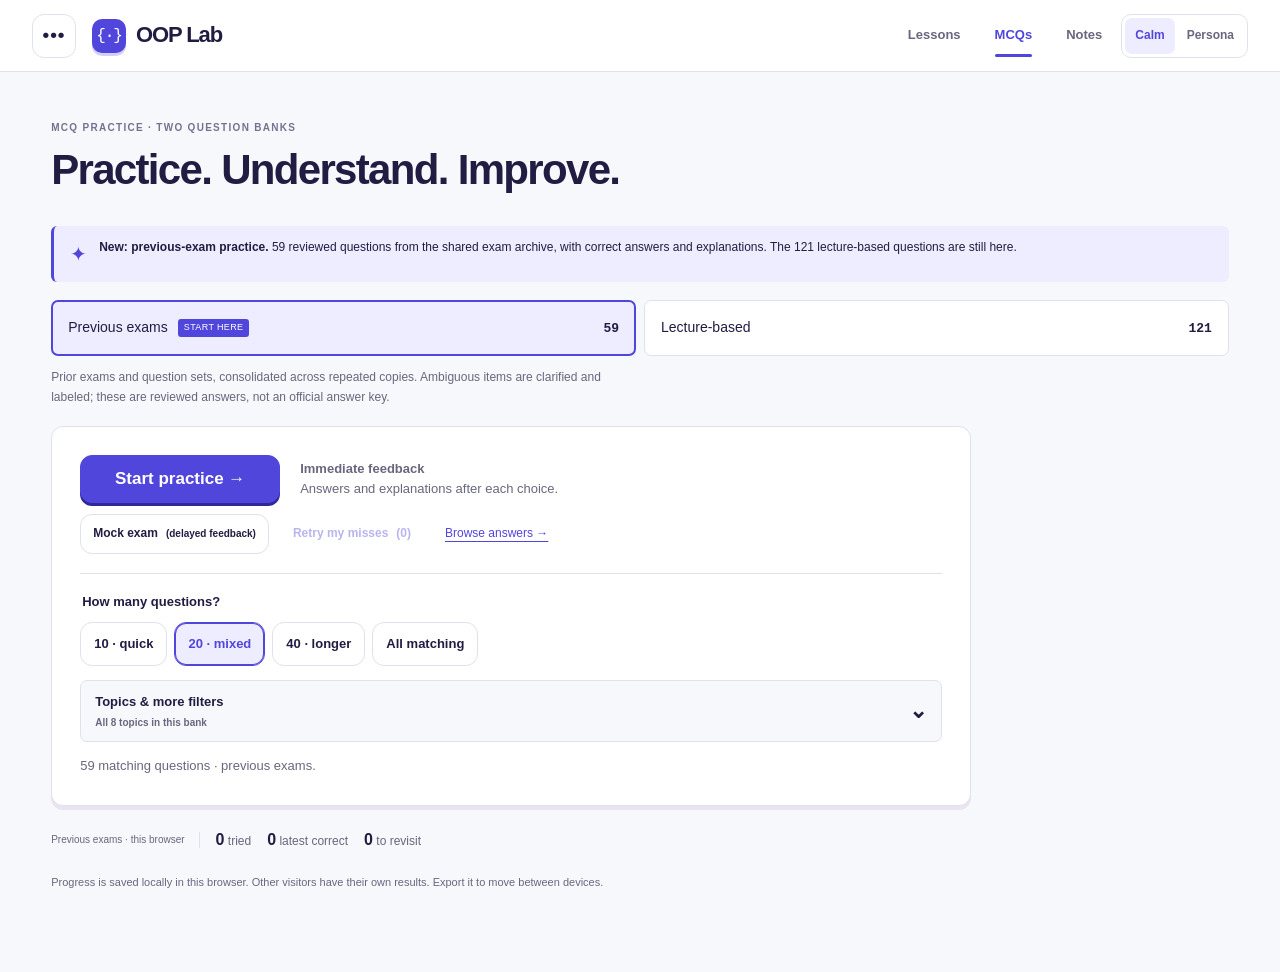
==== commit 666f9c96: "Add reviewed previous-exam practice and answer library" ====
--- a/courses/oop/index.html
+++ b/courses/oop/index.html
@@ -64,7 +64,7 @@
 [data-appearance=persona] .site-header nav a.active{color:#fff}
 [data-appearance=persona] .chapters-toggle{color:white!important;border-color:#67626e!important}
 [data-appearance=persona] .site-header .appearance-picker,[data-appearance=persona] .masthead .appearance-picker,[data-appearance=persona] .reader-header .appearance-picker{background:#26232b;border-color:#67616d}
-[data-appearance=persona] .appearance-picker button{color:#d8d4df;border-radius:0}
+[data-appearance=persona] .appearance-picker button{color:#d8d4df;border-radius:7px;border:0;box-shadow:none}
 [data-appearance=persona] .appearance-picker button[aria-pressed=true]{background:#e30939;color:white}
 [data-appearance=persona] h1{font-family:Impact,'Arial Narrow','Segoe UI',sans-serif;font-weight:400;letter-spacing:.005em}
 [data-appearance=persona] .layout main,[data-appearance=persona] .study-reader .book{background:#f5f0e8d9}
@@ -166,8 +166,8 @@
 .learning-desk{background:var(--panel);border:1px solid var(--line);border-radius:12px;overflow:visible;box-shadow:0 7px 25px #29213c0a}.desk-toolbar{display:flex;align-items:center;justify-content:space-between;padding:8px 16px;font-size:10px;background:var(--sage);border-radius:11px 11px 0 0}.desk-label{display:flex;align-items:center;gap:8px;font-weight:750;letter-spacing:.1em}.desk-label i{width:6px;height:6px;border-radius:50%;background:var(--green)}.desk-hint{color:var(--muted)}.desk-variants:empty,.desk-controls:empty,.desk-commandbar:empty{display:none}.desk-variants{padding:10px 14px 0}.desk-variants .tab-row{margin:0;padding-bottom:8px}.desk-variants button{min-height:40px;font-size:12px;padding:8px 14px}
 .desk-console{position:sticky;top:var(--header-offset);z-index:15;display:flex;flex-wrap:wrap;align-items:center;gap:10px 16px;padding:10px 14px;background:var(--panel);border-block:1px solid var(--line);box-shadow:0 3px 7px #20172b0b}.desk-controls{flex:1;min-width:130px}.desk-controls .control-row{display:flex;flex-wrap:wrap;margin:0;gap:8px}.desk-controls .trace-buttons{display:none}.desk-controls label{font-size:12px}.desk-controls input[type=number]{width:78px;min-height:40px;padding:7px 9px}.desk-controls input[type=text]{max-width:180px}.desk-controls .model-options{gap:6px}.desk-controls .model-options button{font-size:12px;min-height:40px;padding:7px 10px}.desk-controls .model-choice{min-width:130px;flex:1}.desk-config{width:100%}.desk-config summary{display:flex;justify-content:space-between;align-items:center;gap:18px;cursor:pointer;min-height:40px;list-style:none;font-size:12px;font-weight:650}.desk-config summary::-webkit-details-marker{display:none}.desk-config>.control-row{padding-top:10px}.disclosure-chevron{font-size:22px;line-height:1;transition:transform .18s}.desk-config[open] .disclosure-chevron,.filter-more[open] .disclosure-chevron{transform:rotate(180deg)}.desk-config[open]{padding-bottom:8px}.desk-controls:has(.desk-config[open]){flex-basis:100%}
 .desk-commandbar{display:flex;align-items:center;flex-wrap:wrap;gap:7px}.desk-commandbar button{min-height:42px;font-size:12px;padding:8px 12px;box-shadow:none;white-space:nowrap}.desk-commandbar [data-lab-do=back]{min-width:38px;padding:8px}.desk-commandbar .step-count{font:10px var(--mono);color:var(--muted);padding:0 6px;white-space:nowrap}.desk-commandbar [data-lab-do=reset]{margin-left:6px}.desk-controls .prediction{margin:0;padding:5px 0;font-size:12px;background:none;border:0;display:flex;gap:12px;align-items:center}.desk-controls .prediction .button-row{margin:0}.desk-controls .prediction button{font-size:11px;min-height:36px;padding:6px 10px}.probe-slider{width:min(280px,100%)}
-.desk-grid{display:grid;grid-template-columns:minmax(0,1fr) minmax(0,1.1fr);height:clamp(340px,calc(100dvh - var(--header-offset) - 145px),520px);gap:0;align-items:stretch;min-height:0}.desk-source{display:flex;flex-direction:column;min-width:0;min-height:0;overflow:hidden;background:#1b1c24;color:#ecebf3;position:static;padding:0}.desk-source-heading{display:flex;justify-content:space-between;align-items:center;gap:12px;padding:11px 16px;border-bottom:1px solid #383541;min-height:43px;flex:none}.desk-source-heading h2{font:650 12px var(--mono);letter-spacing:.04em;color:#f3f0f4;margin:0}.source-position{font:10px var(--mono);color:#b6acbb;text-align:right}.desk-source .lab-code{flex:1;min-height:0;overflow-y:auto;overflow-x:hidden;overscroll-behavior:contain;scrollbar-width:thin;scrollbar-color:#797183 #25232e;background:transparent!important;border:0!important;border-radius:0!important;box-shadow:none!important;padding:12px 12px 12px 39px!important;color:#eeeef1!important;scroll-behavior:auto}.desk-source .code-label{display:none}.desk-source .lab-code pre{font:13px/1.85 var(--mono);margin:0;white-space:pre-wrap;overflow-wrap:anywhere;color:inherit}.desk-source .code-line{position:relative;margin:0 -12px 0 -5px;padding:1px 12px 1px 7px;border-left:3px solid transparent;min-height:26px;color:inherit}.desk-source .code-line::before{content:attr(data-line);position:absolute;left:-31px;top:2px;width:23px;text-align:right;font:10px/2 var(--mono);color:#918a99}.desk-source .code-line.active{background:#3b324c;border-color:#b79bec;color:#fff}.desk-source .code-line.active::before{color:#d5bcff;font-weight:800}.syntax-keyword{color:#c5b5ff}.syntax-number{color:#f5cc83}.syntax-string{color:#9ce1bd}.syntax-comment{color:#a5a2ae}
-.desk-state{min-width:0;min-height:0;display:flex;flex-direction:column;padding:10px 12px;background:var(--panel);position:static;top:auto;overflow:hidden}.execution-caption{font-size:12px;line-height:1.5;margin-bottom:8px;color:var(--ink);flex:none;min-height:18px}.execution-caption strong{font-weight:650}.desk-visual{position:relative;flex:1;min-height:0;overflow:auto;scrollbar-width:thin;overscroll-behavior:contain}.desk-visual .diagram{background:var(--sage);border:0;border-radius:8px;min-height:190px;padding:18px 14px;box-shadow:none;gap:14px}.desk-visual .diagram-label{margin-bottom:0;align-self:center}.desk-visual .pipeline{gap:7px}.desk-outcome{border-top:1px solid var(--line);background:var(--sage)}.desk-outcome .status-box{margin:0!important;border:0!important;border-radius:0!important;background:transparent!important;padding:10px 16px!important;font-size:12px;line-height:1.65;min-height:0;box-shadow:none!important}.desk-outcome:has(.error){background:var(--pale-red)}.storage-footnote{font-size:9px;line-height:1.5;color:var(--muted);padding:6px 16px;margin:0;background:var(--paper);border-top:1px solid var(--line);border-radius:0 0 11px 11px}.no-runtime{margin:10px 0 0;font-size:11px;color:var(--muted)}
+.desk-grid{display:grid;grid-template-columns:minmax(0,1fr) minmax(0,1.1fr);height:clamp(340px,calc(100dvh - var(--header-offset) - 145px),520px);gap:0;align-items:stretch;min-height:0}.desk-source{display:flex;flex-direction:column;min-width:0;min-height:0;overflow:hidden;background:#1b1c24;color:#ecebf3;position:static;padding:0}.desk-source-heading{display:flex;justify-content:space-between;align-items:center;gap:12px;padding:11px 16px;border-bottom:1px solid #383541;min-height:43px;flex:none}.desk-source-heading h2{font:650 12px var(--mono);letter-spacing:.04em;color:#f3f0f4;margin:0}.source-position{font:10px var(--mono);color:#b6acbb;text-align:right}.desk-source .lab-code{flex:1;min-height:0;overflow-y:auto;overflow-x:hidden;overscroll-behavior:auto;scrollbar-width:thin;scrollbar-color:#797183 #25232e;background:transparent!important;border:0!important;border-radius:0!important;box-shadow:none!important;padding:12px 12px 12px 39px!important;color:#eeeef1!important;scroll-behavior:auto}.desk-source .code-label{display:none}.desk-source .lab-code pre{font:13px/1.85 var(--mono);margin:0;white-space:pre-wrap;overflow-wrap:anywhere;color:inherit}.desk-source .code-line{position:relative;margin:0 -12px 0 -5px;padding:1px 12px 1px 7px;border-left:3px solid transparent;min-height:26px;color:inherit}.desk-source .code-line::before{content:attr(data-line);position:absolute;left:-31px;top:2px;width:23px;text-align:right;font:10px/2 var(--mono);color:#918a99}.desk-source .code-line.active{background:#3b324c;border-color:#b79bec;color:#fff}.desk-source .code-line.active::before{color:#d5bcff;font-weight:800}.syntax-keyword{color:#c5b5ff}.syntax-number{color:#f5cc83}.syntax-string{color:#9ce1bd}.syntax-comment{color:#a5a2ae}
+.desk-state{min-width:0;min-height:0;display:flex;flex-direction:column;padding:10px 12px;background:var(--panel);position:static;top:auto;overflow:hidden}.execution-caption{font-size:12px;line-height:1.5;margin-bottom:8px;color:var(--ink);flex:none;min-height:18px}.execution-caption strong{font-weight:650}.desk-visual{position:relative;flex:1;min-height:0;overflow:auto;scrollbar-width:thin;overscroll-behavior:auto}.desk-visual .diagram{background:var(--sage);border:0;border-radius:8px;min-height:190px;padding:18px 14px;box-shadow:none;gap:14px}.desk-visual .diagram-label{margin-bottom:0;align-self:center}.desk-visual .pipeline{gap:7px}.desk-outcome{border-top:1px solid var(--line);background:var(--sage)}.desk-outcome .status-box{margin:0!important;border:0!important;border-radius:0!important;background:transparent!important;padding:10px 16px!important;font-size:12px;line-height:1.65;min-height:0;box-shadow:none!important}.desk-outcome:has(.error){background:var(--pale-red)}.storage-footnote{font-size:9px;line-height:1.5;color:var(--muted);padding:6px 16px;margin:0;background:var(--paper);border-top:1px solid var(--line);border-radius:0 0 11px 11px}.no-runtime{margin:10px 0 0;font-size:11px;color:var(--muted)}
 .memory-map{position:relative;max-width:580px;width:100%;margin:auto}.memory-map-heading{display:flex;align-items:center;justify-content:space-between;gap:10px;margin-bottom:5px}.memory-map-heading h2{font-size:12px;margin:0;font-weight:750;letter-spacing:-.01em}.memory-map-heading>span{font:9px var(--mono);color:var(--muted)}.memory-output{font:650 11px/1.5 var(--mono);color:var(--green);margin-bottom:8px;min-height:17px}.memory-address-column{position:relative;padding:0 35px 0 22px}.address-ruler{position:absolute;left:0;top:0;bottom:0;width:16px;display:flex;align-items:center;flex-direction:column;font:8px var(--mono);color:var(--muted);gap:5px}.address-ruler span{writing-mode:vertical-rl;letter-spacing:.1em}.address-ruler i{flex:1;border-left:1px solid #a6a2ad;position:relative}.address-ruler i::after{content:'↓';position:absolute;bottom:-2px;left:-5px;font-style:normal;font-size:13px}.memory-segments{border:2px solid #77718b;border-radius:3px;background:#fbfbfd;overflow:visible}.mem-region{padding:0 8px 7px;position:relative}.mem-region h3{display:flex;align-items:center;gap:8px;margin:0 -8px 6px;padding:5px 8px;font:750 10px/1.3 var(--mono);letter-spacing:.08em}.mem-region h3 small{font:9px var(--mono);letter-spacing:0;opacity:.8;color:inherit}.mem-region h3>span{margin-left:auto;font-size:14px;line-height:1}.mem-stack{background:#ecebff}.mem-stack>h3{background:#6756b7;color:#fff}.stack-frames{display:flex;flex-direction:column;gap:5px}.stack-frame{border:1px solid #afa5d3;background:#fff;border-radius:3px;overflow:visible;position:relative}.stack-frame-title{display:flex;justify-content:space-between;align-items:center;gap:6px;padding:4px 7px;background:#f2effb;font:10px/1.4 var(--mono);color:#564b72}.stack-frame-title b{font-weight:650}.stack-frame-title>span{font-size:8px;text-transform:uppercase;letter-spacing:.05em}.stack-current{border-color:#6857b5;box-shadow:inset 3px 0 #6857b5}.stack-frame-cells{padding:4px 6px;display:flex;flex-wrap:wrap;gap:4px}.mem-cell{position:relative;display:flex;align-items:center;justify-content:space-between;flex-wrap:wrap;gap:3px 10px;min-width:72px;flex:1;padding:5px 7px;border:1px solid #c6bfd7;background:#fff;color:#302a41;border-radius:2px;line-height:1.3}.mem-cell-name{font:10px/1.4 var(--mono);overflow-wrap:anywhere}.mem-cell-name>small{display:block;font:8px/1.3 var(--mono);color:#746d80}.mem-cell>b{font:750 14px/1.4 var(--mono);color:#513989;overflow-wrap:anywhere;max-width:100%}.mem-object{align-items:stretch;flex-basis:100%;display:block;border:1px solid #a49bbd;padding:5px 6px}.mem-object>.mem-cell-name{display:flex;justify-content:space-between;gap:10px;align-items:center;font-weight:650;margin-bottom:4px}.mem-fields{display:flex;flex-wrap:wrap;gap:3px}.mem-fields>.mem-cell{min-width:46px;padding:4px 6px}.mem-fields .mem-cell-name>small{display:none}.mem-fields .mem-cell>b{font-size:13px}.mem-alias{border-style:dashed;background:#f6f1ff}.mem-alias>b::before{content:'alias → ';font-size:9px;font-weight:400}.mem-selected{background:#fff0ca;border-color:#ba872e}.mem-padding{border-style:dashed;background:repeating-linear-gradient(45deg,#eee 0 3px,#fff 3px 6px);opacity:.8}.mem-dead{background:#f7e4e9;border:1px dashed #bd4669;color:#8a2845}.mem-dead>b{color:#a3294e}.mem-dead>b::before{content:'× ';}.mem-empty{display:block;font-size:10px;line-height:1.5;color:#77717f;padding:1px 4px}.mem-free{padding:7px 8px;display:flex;justify-content:space-between;align-items:center;gap:9px;font:9px/1.3 var(--mono);color:#7b7488;background:repeating-linear-gradient(135deg,#f1eff4 0 3px,#faf9fc 3px 7px);border-block:1px dashed #c3bdcf}.mem-free i{font-style:normal;font-size:8px;opacity:.8}.mem-free .mem-cell{padding:2px 5px;min-width:0;flex:none}.mem-free .mem-cell-name{font-size:8px}.mem-free .mem-cell>b{font-size:9px}.mem-heap{background:#fff3d9;border-bottom:1px solid #cfad65}.mem-heap>h3{background:#d2a04b;color:#33220a}.heap-blocks{display:flex;gap:6px;flex-wrap:wrap}.heap-blocks>.mem-cell{background:#fffaf0;border-color:#c49a49}.heap-blocks>.mem-object{flex-basis:0;min-width:90px}.mem-static{background:#e6f2ed;padding-bottom:5px;border-bottom:1px solid #96bbaa}.mem-static>h3{background:#b6d8ca;color:#24503d;margin-bottom:4px;font-size:9px;padding-block:4px}.mem-static>.mem-cell{padding:3px 6px;border-color:#a5c8b7}.mem-static .mem-empty{font-size:9px}.mem-code{background:#292b36;color:#eee9f3;padding-bottom:6px}.mem-code>h3{background:#383947;color:#d7cfdf;margin-bottom:3px;font-size:9px;padding-block:4px}.mem-code>code{font:10px/1.5 var(--mono);color:#eee4ff}.memory-caption{font-size:9px;line-height:1.5;color:var(--muted);margin:7px 0 0}.mem-bits{display:flex;gap:2px;flex-basis:100%;justify-content:flex-end}.mem-bits i{font:9px var(--mono);padding:2px 4px;font-style:normal;background:#efedf4;color:#8e8799;border-radius:2px}.mem-bits i.on{background:#7054a8;color:white}.mem-links{position:absolute;inset:0;width:100%;height:100%;overflow:visible;pointer-events:none}.mem-link{fill:none;stroke:#cd1647;stroke-width:2;stroke-dasharray:5 3}.mem-link[data-route="1"],.mem-link[data-route="3"]{stroke:#cd8534;stroke-width:2.5;stroke-dasharray:none}.link-blocked{stroke:#b82c4f;stroke-dasharray:2 4}.link-alias{stroke-dasharray:1 3}.mem-source{border-right-width:3px}.mem-target{box-shadow:inset -2px 0 #d5a454}.memory-blocked{padding:22px 18px;border:2px dashed var(--red);background:var(--pale-red);color:var(--red)}.memory-blocked>strong{font-size:18px}.memory-blocked>p{font-size:13px;margin:10px 0 20px}.blocked-stack,.blocked-heap{padding:9px 0;border-top:1px solid #d49cab;font:12px var(--mono)}
 .inline-practice{margin:20px 0;padding:20px 24px;background:var(--panel);border:1px solid var(--line);border-radius:10px}.inline-question-heading{display:flex;justify-content:space-between;align-items:center;gap:12px;margin-bottom:10px}.inline-practice h2{font-size:20px;line-height:1.5;margin:0 0 15px}.inline-practice .choices{display:grid;grid-template-columns:1fr 1fr;gap:8px;margin:12px 0}.inline-practice .choice{font-size:13px;min-height:48px;margin:0;padding:10px 12px;line-height:1.6}.inline-practice .quiz-code{font-size:12px;line-height:1.7;max-height:260px;overflow:auto;margin:12px 0}.inline-practice .button-row{margin-top:12px}.inline-practice .feedback{margin-top:12px;padding:14px 18px}.inline-practice .feedback p{font-size:13px}.lesson-reference .keep-panel{padding:16px 20px;box-shadow:none}.lesson-reference .keep-panel h2{font-size:16px;margin-bottom:12px}.lesson-reference .keep-panel ul{display:grid;grid-template-columns:repeat(3,minmax(0,1fr));gap:16px}.lesson-reference .keep-panel li{font-size:12px;line-height:1.65;margin:0}.lesson-reference summary{font-size:13px}.reading-check{font-size:12px}
 .resource-heading h1{font-size:32px;margin:0 0 10px}.resource-heading p{font-size:14px;color:var(--muted);margin-bottom:22px}.notes-shelf{display:flex;flex-direction:column;gap:0;max-width:1000px;border:1px solid var(--line);border-radius:10px;overflow:hidden;background:var(--panel)}.note-book{display:flex;align-items:center;justify-content:space-between;gap:18px;padding:18px 22px;background:var(--panel);border:0;border-bottom:1px solid var(--line);border-radius:0;box-shadow:none}.note-book:last-child{border-bottom:0}.note-copy h2{display:flex;align-items:center;flex-wrap:wrap;gap:14px;font-size:19px;line-height:1.4;margin:0 0 5px}.note-copy h2 small{font:10px var(--mono);font-weight:400;background:var(--sage);padding:4px 7px;border-radius:4px;color:var(--green)}.note-copy p{font-size:12px;line-height:1.5;color:var(--muted);margin:0}.note-actions{display:flex;align-items:center;gap:18px;flex-shrink:0}.note-actions>a{font-size:12px;white-space:nowrap}.note-actions .button{font-size:12px;min-height:40px;padding:8px 15px;box-shadow:none}.notes-bundles{display:flex;align-items:center;gap:12px 24px;flex-wrap:wrap;margin:22px 0;max-width:1000px}.notes-bundles h2{font-size:13px;margin:0;color:var(--muted);font-weight:500}.notes-bundles a{font-size:12px}
@@ -179,12 +179,18 @@
 @media(max-width:900px){.desk-commandbar .step-count{display:none}.desk-console{gap:8px}.note-book{padding:16px 18px}.note-actions{gap:12px}}
 @media(max-width:760px){.layout main,.on-course main{padding:18px 12px 36px}.site-header nav{gap:32px;height:42px}.site-header nav a{min-height:42px;padding:8px 4px}.lesson-topline{font-size:11px;margin-bottom:10px}.lesson-header h1,[data-appearance=persona] .lesson-header h1{font-size:25px;margin-bottom:10px}.lesson-header .lead{font-size:13px}.desk-toolbar{padding:8px 12px;font-size:9px}.desk-variants{padding:8px 10px 0}.desk-variants .tab-row{gap:3px}.desk-variants button{font-size:11px;min-height:38px;padding:7px 9px}.desk-console{display:contents}.desk-controls{padding:9px 10px;border-top:1px solid var(--line);background:var(--panel)}.desk-controls .control-row{gap:7px}.desk-controls input[type=number]{min-height:38px;width:70px}.desk-controls label{font-size:11px}.desk-commandbar{position:sticky;top:var(--header-offset);z-index:15;padding:8px 10px;background:var(--panel);border-block:1px solid var(--line);box-shadow:0 3px 8px #11112215;gap:6px;min-height:60px}.desk-commandbar button{font-size:11px;min-height:42px;padding:8px 10px}.desk-commandbar [data-lab-do=back]{min-width:34px}.desk-commandbar [data-lab-do=reset]{margin-left:auto}.desk-controls .prediction{font-size:11px;flex-wrap:wrap;gap:5px}.desk-grid{height:auto;display:flex;flex-direction:column}.desk-source{height:220px;flex:none;order:0}.desk-source-heading{padding:8px 12px;min-height:34px}.desk-source-heading h2,[data-appearance=persona] .desk-source-heading h2{font-size:13px}.source-position{font-size:9px}.desk-source .lab-code{padding:8px 10px 8px 36px!important}.desk-source .lab-code pre{font-size:12px;line-height:1.75}.desk-source .code-line{min-height:24px;padding-block:1px}.desk-source .code-line::before{left:-29px;font-size:9px}.desk-state{order:1;padding:10px;overflow:visible}.execution-caption{font-size:11px;margin-bottom:7px}.desk-visual{overflow:visible;flex:none}.desk-outcome .status-box{font-size:12px;padding:9px 12px!important}.storage-footnote{font-size:8px;padding:6px 12px}.memory-map-heading h2{font-size:11px}.memory-output{font-size:10px}.memory-address-column{padding-right:27px;padding-left:19px}.mem-region h3{font-size:10px}.stack-frame-title{font-size:10px}.mem-cell{padding:4px 6px;gap:3px 7px;min-width:65px}.mem-cell-name{font-size:10px}.mem-cell>b{font-size:13px}.mem-cell-name>small{font-size:8px}.mem-object{padding:4px 5px}.mem-fields>.mem-cell{min-width:40px;padding:3px 5px}.mem-fields .mem-cell>b{font-size:12px}.mem-free{font-size:8px;padding:5px 6px}.mem-free i{font-size:7px}.memory-caption{font-size:9px;margin-top:5px}.mem-code>code{font-size:9px}.inline-practice{padding:16px 14px;margin:18px 0}.inline-question-heading{font-size:10px;gap:8px;flex-wrap:wrap}.inline-practice h2{font-size:18px;line-height:1.5}.inline-practice .choices{grid-template-columns:1fr}.inline-practice .choice{font-size:12px;padding:10px;min-height:46px}.inline-practice .quiz-code{font-size:11px;padding:12px}.inline-practice .feedback{padding:12px}.inline-practice .feedback p{font-size:12px}.lesson-reference .keep-panel{padding:16px}.lesson-reference .keep-panel ul{grid-template-columns:1fr;gap:10px}.resource-heading h1,[data-appearance=persona] .resource-heading h1{font-size:28px}.resource-heading p{font-size:12px;margin-bottom:16px}.note-book{padding:14px 15px;align-items:flex-start;flex-direction:column;gap:11px}.note-copy h2{font-size:18px;margin-bottom:5px;gap:10px}[data-appearance=persona] .note-copy h2{font-size:22px}.note-copy p{font-size:12px}.note-actions{gap:18px;width:100%}.note-actions .button{font-size:12px;min-height:40px;padding:8px 18px}.notes-bundles{gap:12px 18px;margin-top:18px}.notes-bundles h2{flex-basis:100%;font-size:12px}.notes-bundles a{font-size:11px}.practice-setup{padding:18px 14px}.practice-start p{font-size:12px}.session-alternatives{gap:7px}.session-alternatives button{font-size:11px;min-height:40px;padding:8px}.session-alternatives small{font-size:9px}.filter-more .field-grid{display:flex;flex-direction:column}.filter-more .filter-chip{min-height:42px}.practice-metrics{gap:10px;font-size:10px}.practice-metrics .progress-scope{flex-basis:100%;border:0}.course-rail .chapter-link{font-size:11px}[data-appearance=persona] .desk-commandbar,[data-appearance=persona] .desk-controls{background:#fff9ee}}
 .mem-source{flex-basis:100%}
+.bank-update{display:flex;gap:12px;align-items:flex-start;padding:12px 16px;margin:0 0 18px;background:var(--sage);border-left:3px solid var(--green);border-radius:6px;font-size:12px;line-height:1.6}.bank-update>span{font-size:20px;color:var(--green)}.bank-update p{margin:0}.bank-switch{display:flex;gap:8px;margin:0 0 12px}.bank-switch a{display:flex;align-items:center;justify-content:space-between;gap:20px;flex:1;min-height:56px;padding:10px 16px;border:1px solid var(--line);border-radius:7px;text-decoration:none;background:var(--panel);font-size:14px;color:var(--ink)}.bank-switch a[aria-current]{border:2px solid var(--green);padding:9px 15px;background:var(--sage)}.bank-switch a>span{display:flex;gap:10px;align-items:center;flex-wrap:wrap}.bank-switch small{font-size:9px;letter-spacing:.04em;text-transform:uppercase;background:var(--green);color:white;padding:2px 6px;border-radius:3px}.bank-switch b{font:600 13px var(--mono)}.bank-description{font-size:12px;line-height:1.65;color:var(--muted);margin:0 0 18px;max-width:85ch}.progress-privacy{font-size:11px;color:var(--muted);line-height:1.6;margin:12px 0 20px}.origin-badge{font-size:10px;background:var(--sage);color:var(--green)}.edit-badge{font-size:9px;background:transparent;border:1px dashed var(--line);color:var(--muted)}.editorial-note{font-size:12px;line-height:1.7;border-top:1px dashed var(--line);padding-top:10px;color:var(--muted)}.session-alternatives>a{display:inline-flex;align-items:center;min-height:42px;font-size:12px;padding:8px 10px}.answer-library-heading h1{font-size:30px;margin-bottom:10px}.answer-library-heading p{font-size:13px;color:var(--muted);margin-bottom:20px}.answer-search{display:block;font-size:12px;font-weight:650;margin:18px 0 12px}.answer-search input{display:block;width:100%;margin-top:7px;min-height:44px}.answer-topics>.filter-chips{padding:12px;gap:6px}.answer-topics .filter-chip{font-size:11px}.answer-library-tools{display:flex;justify-content:space-between;gap:12px;align-items:center;margin:10px 0}.answer-library-tools p{margin:0}.answer-library-tools button{font-size:11px;min-height:42px}.answer-item{border:1px solid var(--line);border-radius:7px;background:var(--panel);margin:0 0 8px;overflow:hidden}.answer-item>summary{display:flex;align-items:center;gap:12px;padding:13px 16px;list-style:none;cursor:pointer;min-height:54px}.answer-item>summary::-webkit-details-marker{display:none}.answer-item>summary strong{font-size:13px;line-height:1.55;font-weight:600;flex:1;overflow-wrap:anywhere}.answer-id{font:10px var(--mono);color:var(--muted);flex:none}.answer-item[open]>summary{border-bottom:1px solid var(--line);background:var(--sage)}.answer-item[open] .disclosure-chevron{transform:rotate(180deg)}.answer-content{padding:16px 20px;font-size:13px;line-height:1.7}.answer-content .meta-row{margin:0 0 14px}.answer-content .quiz-code{font-size:12px;white-space:pre-wrap;overflow-wrap:anywhere;max-height:none}.answer-options{padding-left:26px}.answer-options li{padding:6px 8px}.answer-correct{background:var(--sage);color:var(--green);font-weight:650;border-radius:4px}.answer-content>a{font-size:12px}
+[data-appearance=persona] .bank-update{background:#f5e2e7;border-color:#dc003c;border-radius:0}[data-appearance=persona] .bank-update>span{color:#dc003c}[data-appearance=persona] .bank-switch a{border:2px solid #26212a;border-radius:2px;background:#fff9ed;box-shadow:2px 2px 0 #26212a}[data-appearance=persona] .bank-switch a[aria-current]{padding:10px 16px;background:#231c27;color:#fff;border-color:#dc003c;box-shadow:2px 2px 0 #dc003c}[data-appearance=persona] .bank-switch small{background:#dc003c}[data-appearance=persona] .answer-item{border:2px solid #2b242d;border-radius:2px}[data-appearance=persona] .answer-item[open]>summary{background:#f3e4e8}[data-appearance=persona] .answer-correct{background:#e5eee5;color:#27543b}[data-appearance=persona] .origin-badge{background:#efe0e7;color:#99223f}
+@media(max-width:600px){.bank-switch{gap:6px}.bank-switch a,.bank-switch a[aria-current],[data-appearance=persona] .bank-switch a[aria-current]{gap:8px;padding:10px;font-size:12px;min-height:64px}.bank-switch a>span{gap:4px}.bank-switch b{font-size:11px}.bank-description{font-size:11px}.bank-update{font-size:11px;padding:10px 12px}.bank-update>span{font-size:17px}.answer-library-heading h1{font-size:25px}.answer-library-tools{align-items:flex-start;flex-direction:column;gap:2px}.answer-item>summary{padding:11px;gap:8px}.answer-item>summary strong{font-size:12px}.answer-content{padding:12px;font-size:12px}.answer-content .quiz-code{font-size:11px}.session-alternatives>a{font-size:11px}}
+.heap-blocks{flex-direction:column}.stack-frame-cells>.mem-target{flex-basis:100%}.mem-fields{padding-top:8px}
 .memory-deep .stack-frame-title{padding-block:2px}.memory-deep .stack-frame-cells{padding:2px 5px}.memory-deep .mem-cell{padding:2px 5px}.memory-deep .mem-cell-name>small{display:none}.memory-deep .mem-cell>b{font-size:11px}.memory-deep .stack-frames{gap:3px}
 @media(min-width:761px){.desk-grid{height:var(--desk-height,440px)}}
 @media(prefers-reduced-motion:reduce){.learning-desk *,.learning-desk *::before,.learning-desk *::after{animation:none!important;transition:none!important}}
 @media print{.desk-toolbar,.desk-controls,.desk-commandbar,#nav-resize{display:none!important}.desk-grid{height:auto}.desk-source .lab-code{overflow:visible}.course-rail,.nav-scrim{display:none!important}}
 
 </style>
+<link rel="icon" type="image/png" sizes="64x64" href="[data-uri]">
+<link rel="apple-touch-icon" type="image/png" sizes="180x180" href="[data-uri]">
 </head>
 <body>
 <a class="skip" href="#main">Skip to lesson</a>
@@ -210,7 +216,7 @@
 </div>
 <dialog id="progress-dialog" aria-labelledby="progress-title"><div class="dialog-inner"><h2 id="progress-title">Your study progress</h2><p>Reading checks and latest practice answers stay in this browser when storage is available. Export a copy to move them to another device.</p><div class="button-row"><button data-action="export">Export progress</button><label class="button outline" for="import-progress">Import a file</label><input type="file" accept="application/json,.json" id="import-progress" class="visually-hidden"></div><label for="progress-json" class="search-label" style="margin-top:20px">Progress JSON · copy it, or paste an export here</label><textarea id="progress-json" rows="7" spellcheck="false" placeholder="Export progress to show your JSON, or paste it here to import."></textarea><div class="button-row"><button class="outline" data-action="import-json">Apply pasted JSON</button><button class="text-button" data-action="reset-progress">Reset saved progress</button></div><p id="import-status" role="status"></p><button class="text-button" data-action="close-dialog">Close</button></div></dialog>
 <div id="toast" class="toast" role="status" aria-live="polite"></div>
-<script type="application/json" id="course-data">{"lessons":[{"id":"values","unit":"Foundations","lab":"values","title":"Expressions & conversions","symbol":"x++","hook":"The value you get is not always the value you leave behind.","keywords":"prefix postfix increment bits truth casting division double sizeof","keep":["Postfix supplies the old value; prefix supplies the new.","Integer division happens before assignment conversion.","Logical operators test truth; bitwise operators combine bits."],"why":"An expression produces a value and can also change storage. Track those as two separate results. Casting a division result cannot recover a fraction already discarded; convert an operand first.","recall":"With int x=2; int y=x++; what are x and y?","answer":"x is 3, y is 2. The expression supplies the old value, then x changes."},{"id":"flow","unit":"Foundations","lab":"flow","title":"Branches & loop timelines","symbol":"↻","hook":"Follow the next instruction, not the next label.","keywords":"switch case break continue for while do condition fallthrough","keep":["A switch selects an entry, then can fall through.","for/while test before the body; do/while tests after.","continue still reaches a for loop’s update."],"why":"Case labels are destinations. Once control enters, the later labels do not re-test the selector. A break exits the nearest switch or loop. A loop’s condition, body and update are different events; step them separately.","recall":"If case 2 has no break, does case 3 test the selector again?","answer":"No. Execution falls through into its statements until a break or the end."},{"id":"aggregates","unit":"Foundations","lab":"aggregates","title":"Arrays, C strings & structs","symbol":"[ ]","hook":"One collection, several ways to give data a shape.","keywords":"array grid matrix 2D rows char string null terminator Employee record padding sizeof","keep":["Count elements from zero; the last index is count − 1.","A C string needs storage for its null terminator.","A struct’s size can include alignment padding."],"why":"A 2D array is an array of row arrays. A C string is a character sequence ending in '\\0'; a char array without that ending is not automatically a usable string. Records group differently typed fields, and layout rules can insert padding between them.","recall":"How many chars does char name[]=\"Ada\" contain?","answer":"Four: A, d, a and the null terminator. The text length is three."},{"id":"scope","unit":"Foundations","lab":"scope","title":"Functions, scope & local static","symbol":"f()","hook":"Call it again. Does its memory start again?","keywords":"function static local global lifetime scope repeated call return prototype","keep":["Scope controls where a name is usable.","Storage duration controls how long an object exists.","A local static initializes once and keeps its state."],"why":"An ordinary local starts a new lifetime for each call. A local static keeps its object across calls, even though its name remains local to the function. Neither one is a save file that survives restarting the program.","recall":"A function has static int n=3; return ++n;. What do two calls return?","answer":"4, then 5. The initialization is not repeated on the second call."},{"id":"build","unit":"Foundations","lab":"build","title":"Headers, compilation & linking","symbol":".cpp","hook":"Knowing a function’s shape is not having its implementation.","keywords":"Weapon attack header cpp h include prototype declaration definition compiler linker object file pipeline","keep":["Declarations let the compiler check calls.","Required definitions must reach the linker.","An object file is compiled code, not a class instance."],"why":"A header can declare Weapon::attack while a .cpp file defines its body. Compilation uses visible declarations; linking joins compiled definitions. A missing declaration and a missing definition therefore fail at different stages. A free attack() definition does not define Weapon::attack().","recall":"A declared function is called, but no definition is linked. Which stage commonly fails?","answer":"Linking. The compiler could check the call from its declaration, but the implementation symbol is missing."},{"id":"pointers","unit":"Memory","lab":"pointers","title":"Pointers & array boundaries","symbol":"*p","hook":"An address is a route to a value, not the value itself.","keywords":"array constant pointer exam address dereference one past pointer arithmetic ptr","keep":["p is a target address; *p is the target; &p is p’s address.","p + 1 advances one element, not one byte.","A one-past pointer may be formed, but not dereferenced."],"why":"A pointer occupies its own storage. Moving it changes which array element it selects; writing through it changes that element. Array names cannot be assigned a new target, but an array is a distinct type that often converts to a first-element pointer.","recall":"Can a pointer hold a + 3 for int a[3]? Can you read *(a + 3)?","answer":"The pointer value is allowed as the one-past boundary. The read is not: there is no fourth element.","exam":true},{"id":"passing","unit":"Memory","lab":"passing","title":"References & parameter passing","symbol":"&n","hook":"Does changing n change the caller’s x?","keywords":"reference alias value address pointer parameter function update int ref ptr","keep":["Value: a separate parameter object.","Pointer: a copied address can still reach the original.","Reference: another name for the same object."],"why":"Passing an int by value copies its value. Passing a pointer by value copies the address, so *p can still modify the caller’s target. A reference binds a name to an existing object: assigning through it changes that object; it does not reseat the reference.","recall":"Does passing a pointer by value prevent changes to the pointed-to int?","answer":"No. Reassigning the local pointer does not reseat the caller’s pointer, but writing through it can change the shared target."},{"id":"allocation","unit":"Memory","lab":"allocation","title":"Dynamic memory & callbacks","symbol":"new","hook":"The pointer can outlive its target. The callback can change its target.","keywords":"new delete heap dynamic array callback calculate add subtract multiply function pointer","keep":["new creates a target; delete ends that target’s lifetime.","delete does not clear pointer aliases.","A function pointer selects a compatible callable target."],"why":"A local pointer’s lifetime and a dynamic object’s lifetime are separate. Pair new with delete and new[] with delete[]. A dangling pointer still stores a value but no longer provides valid access to the dead object. A callback instead stores the address of behavior with a matching signature.","recall":"After delete p;, is p automatically nullptr?","answer":"No. The target is gone, but p is not automatically cleared. Assigning nullptr to p also does not clear any other aliases."},{"id":"recursion","unit":"Memory","lab":"recursion","title":"Recursion & the call stack","symbol":"f(n)","hook":"Each call leaves a small piece of unfinished work.","keywords":"factorial power recursion recursive stack frame base case unwind return","keep":["Give the recursion a base case.","Every step must move toward that case.","Returns complete the waiting work on the way back."],"why":"factorial(3) waits for 3 × factorial(2). That call waits for 2 × factorial(1), and so on. Reaching zero produces 1, then the preserved multiplications finish in reverse order. A return statement does not remove work that still waits after the call.","recall":"How many factorial calls occur for factorial(3), with a base case at zero?","answer":"Four: factorial(3), (2), (1) and (0). Main is not included."},{"id":"objects","unit":"OOP","lab":"objects","title":"Objects & encapsulation","symbol":"{♥}","hook":"Let the object defend its own rules.","keywords":"Health health setter getter private public protected class struct abstraction encapsulation object","keep":["A class defines a type; an object is an instance.","Private state is changed through allowed operations.","A useful interface hides unnecessary implementation details."],"why":"A setter can reject values that violate an invariant, such as health outside 0…100. Access control makes that rule enforceable through the class’s interface. Simply adding unrestricted setters would not enforce a meaningful rule. C++ struct and class have the same class features, with different default access.","recall":"Why keep health private if a setter can change it?","answer":"The setter can validate requests and preserve the object’s invariant. Callers do not get unrestricted writes."},{"id":"lifetime","unit":"OOP","lab":"lifetime","title":"Constructors & destruction order","symbol":"→←","hook":"Build the base first. Take the derived part apart first.","keywords":"Company Studio Indie constructor destructor initializer base argument order lifetime","keep":["Base and member initialization precede the constructor body.","A required base argument must be supplied.","Normal destruction reverses construction order."],"why":"A derived constructor starts with an already initialized base subobject. If a base has only Company(int), a derived constructor cannot silently request a nonexistent Company(). The most-derived destructor body runs before its bases are destroyed.","recall":"For Company → Studio → Indie, which constructor body runs first?","answer":"Company, then Studio, then Indie. The destructor bodies run in reverse order."},{"id":"dispatch","unit":"OOP","lab":"dispatch","title":"Inheritance & virtual dispatch","symbol":"◇","hook":"One actual object. A different view. Which method runs?","keywords":"Creature Human Superhero walk walking base derived virtual pure abstract override polymorphism inheritance","keep":["The pointer type controls the visible interface.","A matching virtual call uses the final overrider.","Any remaining pure virtual operation keeps a class abstract."],"why":"A Creature* can view the Creature part of a Superhero without changing the actual object. If Creature::walk is nonvirtual, that call selects Creature::walk even when Human introduces a different virtual chain later. If the selected declaration is virtual, the actual object’s final overrider controls the call.","recall":"Virtual begins at Human. Creature* p points at Superhero. Which walk runs?","answer":"Creature::walk. The selected declaration through Creature* is nonvirtual; the later Human virtual chain does not change that call."},{"id":"copying","unit":"OOP","lab":"copying","title":"Shallow vs deep copy","symbol":"⇉","hook":"Copying an address does not copy what lives there.","keywords":"Weapon gun bullets Bullet complex copy constructor assignment shallow deep ownership bptr","keep":["Memberwise pointer copies share the target.","A deep copy allocates an independent target.","Copy construction and copy assignment are different operations."],"why":"Two separate Weapon pointer members can contain the same Bullet address. Firing through either then changes the same Bullet. A deep copy creates another Bullet with the same starting value. An owning class also needs consistent destruction and assignment, including self-assignment; one copy constructor alone is not a complete ownership design.","recall":"Weapon gun(w); versus gun=w; on an existing gun: same special member?","answer":"No. The first copy-constructs a new object. The second uses copy assignment on an object that already exists."},{"id":"operators","unit":"OOP","lab":"operators","title":"Operator overloading & Complex","symbol":"a+b","hook":"Predict both the returned value and the changed operand.","keywords":"complex real imaginary plus minus addition subtraction operator overloading prefix postfix return","keep":["Overloads need different parameter signatures.","Return type alone cannot distinguish overloads.","Prefix and postfix ++ are distinct overloads."],"why":"A class supplies the behavior of its overloaded operators. In this Complex exercise, + and − combine corresponding components into a new result. Prefix ++ supplies the updated object; postfix uses a dummy int parameter and normally returns a saved old value. Operator precedence does not change.","recall":"Which operator++ overload has a dummy int parameter?","answer":"Postfix: operator++(int). Prefix uses operator++() without that dummy parameter."},{"id":"relationships","unit":"Design","lab":"relationships","title":"UML & object relationships","symbol":"◇→","hook":"Remove the owner. Does the other object survive?","keywords":"UML association aggregation composition inheritance Player Enemy Party Character Inventory Mage diamond multiplicity","keep":["A triangle points to the base class.","A diamond sits at the whole/owner end.","An ownership policy decides the part’s lifetime."],"why":"Association represents a link. Shared aggregation can group independently living objects. Composition expresses owned parts whose lifetimes belong to the whole under the stated model. Inheritance expresses an is-a relationship, not an ownership link. UML +, − and # denote public, private and protected.","recall":"Which diamond represents composition, and at which end?","answer":"A filled diamond at the whole/owner end. The hollow triangle of inheritance points toward the base."},{"id":"toolbox","unit":"Extensions","lab":"toolbox","title":"Const pointers, chains & void*","symbol":"**p","hook":"Which thing is locked: the route or the value?","keywords":"const constant pointer pointee double pointer void generic pp chain reseat static_cast","keep":["int* const locks the stored pointer value.","const int* restricts writes through that pointer.","void* needs a correct typed view before dereference."],"why":"Read const relative to the pointer and the pointee. A const pointer cannot reseat; a pointer-to-const cannot write through that access path. For int** pp=&p, *pp designates p and **pp designates its int target. Casting void* to the wrong type does not convert the stored object.","recall":"Can int* const p=&x; change *p? Can it assign p=&y?","answer":"It can change a mutable x through *p. It cannot reseat p. The pointer itself is const."},{"id":"static","unit":"Extensions","lab":"static","title":"Instance vs static members","symbol":"::n","hook":"Several objects. One shared class counter.","keywords":"Weapon bullets static instance member this shared count constructor","keep":["Each instance has its own non-static state.","A static data member is shared class state.","A static function has no implicit this object."],"why":"Changing object A’s bullets leaves object B’s bullets alone. A shared created counter is different: all shown constructor calls update one class variable. That counter does not automatically mean currently alive objects or include unimplemented copy behavior.","recall":"Why can’t a static function directly read an ordinary member without an object?","answer":"There is no implicit this object. It needs a particular instance to select that instance’s state."}],"questions":[{"id":"Q001","topic":"values","stem":"After these separate statements, what are a, b and x?","options":["5, 7, 4","6, 7, 4","5, 6, 3","6, 6, 3"],"answer":0,"explanation":"Postfix supplies 2 then x becomes 3. Prefix then makes x 4 and supplies 4. The stored sums are 5 and 7.","trap":"Do not reset x between statements or assume postfix changes the expression result first.","code":"int x=2; int a=x++ + 3; int b=++x + 3;\nstd::cout\u003c\u003ca\u003c\u003c\",\"\u003c\u003cb\u003c\u003c\",\"\u003c\u003cx;","setup":"","difficulty":"Apply"},{"id":"Q002","topic":"values","stem":"What is printed?","options":["2.5","2","3","Compilation error"],"answer":1,"explanation":"Both division operands are int, so 5/2 produces 2. Only then is that result converted to double. Default stream formatting prints 2.","trap":"The destination type cannot restore the fraction already discarded by integer division.","code":"double result=5/2; std::cout\u003c\u003cresult;","setup":"","difficulty":"Apply"},{"id":"Q003","topic":"values","stem":"Which expression produces 2.5 from int a=5, b=2?","options":["static_cast\u003cdouble>(a/b)","static_cast\u003cdouble>(a)/b","a/b followed by assigning to float","All three"],"answer":1,"explanation":"Converting an operand before division selects floating arithmetic. Casting the completed integer quotient only converts 2 to 2.0.","trap":"Choose the conversion point, not just the presence of a cast.","code":"","setup":"","difficulty":"Understand"},{"id":"Q004","topic":"values","stem":"What is the value of !(-8)?","options":["-8","1","0","Undefined behavior"],"answer":2,"explanation":"-8 is nonzero and therefore true in this boolean context. Logical negation produces false.","trap":"Negative does not mean false. Only numeric zero does.","code":"std::cout\u003c\u003c!(-8);","setup":"","difficulty":"Apply"},{"id":"Q005","topic":"values","stem":"What do 3 && 4 and 3 & 4 produce, in that order?","options":["1 and 0","1 and 7","0 and 0","3 and 4"],"answer":0,"explanation":"Logical AND sees two nonzero operands. Bitwise AND compares 011 with 100 and finds no shared set bit.","trap":"7 is the bitwise OR result, not the bitwise AND result.","code":"std::cout\u003c\u003c(3&&4)\u003c\u003c\",\"\u003c\u003c(3&4);","setup":"","difficulty":"Apply"},{"id":"Q006","topic":"values","stem":"What is printed?","options":["1","0","Undefined behavior","Compilation error"],"answer":1,"explanation":"The left side of && is false, so the right side is not evaluated. x remains zero.","trap":"Precedence groups the expression; short-circuiting determines whether the second operand runs.","code":"int x=0; bool r=false && ++x; (void)r; std::cout\u003c\u003cx;","setup":"","difficulty":"Apply"},{"id":"Q007","topic":"values","stem":"Which is guaranteed by standard C++?","options":["sizeof(int)==4","sizeof(double)==8","sizeof(char)==1","All object pointers are 8 bytes"],"answer":2,"explanation":"sizeof measures C++ bytes and sizeof(char) is one. The other numerical sizes require platform assumptions.","trap":"Common classroom sizes are examples, not universal language guarantees.","code":"","setup":"","difficulty":"Remember"},{"id":"Q008","topic":"values","stem":"For an ordinary hosted C++ program, which statement is correct?","options":["void main is standard","int main must always explicitly return 0","int main may reach its end and thereby return 0","main must be a member function"],"answer":2,"explanation":"main has a standard int return type in this setting, with a special successful fallthrough rule.","trap":"Compiler acceptance of an extension does not make it portable.","code":"","setup":"","difficulty":"Remember"},{"id":"Q009","topic":"flow","stem":"What is printed?","options":["B","BC","ABC","Nothing"],"answer":1,"explanation":"Selection enters at case 2. With no break there, execution continues to case 3, then breaks.","trap":"Later labels are not new equality tests once control has entered.","code":"int n=2; switch(n){case 1: std::cout\u003c\u003c\"A\"; case 2: std::cout\u003c\u003c\"B\"; case 3: std::cout\u003c\u003c\"C\"; break; default: std::cout\u003c\u003c\"D\";}","setup":"","difficulty":"Apply"},{"id":"Q010","topic":"flow","stem":"Which switch fragment is ill-formed because of duplicate case values?","options":["case 1: ... case 2: ...","case 2: ... case 4/2: ...","case 2+3: ... case 4: ...","case 0: ... default: ..."],"answer":1,"explanation":"4/2 is an integral constant expression with value 2, duplicating the existing case. Arithmetic itself is permitted in case constants.","trap":"The duplicate value is the problem, not the slash symbol.","code":"","setup":"","difficulty":"Understand"},{"id":"Q011","topic":"flow","stem":"A switch has no default and no matching case. What happens?","options":["Compilation fails","Execution continues after the switch","The first case runs","The last case runs"],"answer":1,"explanation":"No case is selected and no default is available, so the switch body contributes no selected action.","trap":"Default is optional; lack of one does not force a match.","code":"","setup":"","difficulty":"Understand"},{"id":"Q012","topic":"flow","stem":"What does this for loop print?","options":["0123","123","012","1234"],"answer":2,"explanation":"The body sees i=0,1,2. At i=3 the condition fails before the body.","trap":"There are three body executions and four condition checks.","code":"for(int i=0;i\u003c3;++i) std::cout\u003c\u003ci;","setup":"","difficulty":"Apply"},{"id":"Q013","topic":"flow","stem":"How many times does the do/while body execute?","options":["0","1","2","It does not terminate"],"answer":1,"explanation":"The body executes first, printing 5 once. The condition is then false.","trap":"Do/while is tested after entry; while is tested before entry.","code":"int i=5; do{std::cout\u003c\u003ci; ++i;}while(i\u003c3);","setup":"","difficulty":"Apply"},{"id":"Q014","topic":"flow","stem":"What is printed?","options":["1234","1235","123","1245"],"answer":0,"explanation":"When i reaches 5, break exits the loop before the output statement.","trap":"Break is a transfer of control, not a skipped print followed by another iteration.","code":"for(int i=1;i\u003c=6;++i){if(i==5)break; std::cout\u003c\u003ci;}","setup":"","difficulty":"Apply"},{"id":"Q015","topic":"flow","stem":"What is printed?","options":["12","124","1234","1245"],"answer":1,"explanation":"At i=3 continue skips the output. The for update still runs, allowing i=4.","trap":"Continue does not exit the for loop and does not skip its update expression.","code":"for(int i=1;i\u003c=4;++i){if(i==3)continue; std::cout\u003c\u003ci;}","setup":"","difficulty":"Apply"},{"id":"Q016","topic":"flow","stem":"Which claim about if and switch is reliable?","options":["Switch is always faster","Every switch uses a jump table","Use measured compiler behavior when making speed claims","If cannot test equality"],"answer":2,"explanation":"The language specifies control-flow meaning, not a universal implementation or relative speed.","trap":"A useful classroom implementation model is not a performance guarantee.","code":"","setup":"","difficulty":"Understand"},{"id":"Q017","topic":"aggregates","stem":"What are the four elements?","options":["7,7,7,7","7,0,0,0","7 followed by indeterminate values","Compilation error"],"answer":1,"explanation":"Partial aggregate initialization supplies zero-initialization for the remaining elements.","trap":"This differs from a local int a[4] with no initializer.","code":"int a[4]={7}; for(int n:a)std::cout\u003c\u003cn\u003c\u003c\",\";","setup":"","difficulty":"Apply"},{"id":"Q018","topic":"aggregates","stem":"For int a[4], which is the last valid element index?","options":["4","3","sizeof(a)","1"],"answer":1,"explanation":"Four elements have zero-based indexes 0 through 3. Index 4 denotes the one-past boundary, not another element.","trap":"Count and last index differ by one.","code":"","setup":"","difficulty":"Remember"},{"id":"Q019","topic":"aggregates","stem":"What is printed?","options":["5","6","3","Compilation error"],"answer":1,"explanation":"Row 1 is the second row {4,5,6}; column 2 is its third element.","trap":"Each dimension is independently zero-based.","code":"int g[2][3]={{1,2,3},{4,5,6}}; std::cout\u003c\u003cg[1][2];","setup":"","difficulty":"Apply"},{"id":"Q020","topic":"aggregates","stem":"How much storage does this array occupy in C++ char units?","options":["3","4","8","Depends on pointer size"],"answer":1,"explanation":"The three visible characters are followed by the null terminator, so the array has four chars.","trap":"String length and array capacity are different quantities.","code":"char s[]=\"Ada\"; std::cout\u003c\u003csizeof(s);","setup":"","difficulty":"Apply"},{"id":"Q021","topic":"aggregates","stem":"Which is a valid null-terminated character array?","options":["char s[3]=\"Ada\";","char s[3]={'A','d','a'};","char s[4]=\"Ada\";","All three are null-terminated"],"answer":2,"explanation":"The four-element array has space for the three letters and terminator. The three-char initializer-list array is valid but has no terminator.","trap":"A valid character array is not necessarily a C string.","code":"","setup":"","difficulty":"Understand"},{"id":"Q022","topic":"aggregates","stem":"With 4-byte int and float, what must sizeof(Employee) be?","options":["Exactly 18","Exactly 20","Not fixed by those sizes alone because padding/alignment may matter","Exactly pointer size"],"answer":2,"explanation":"The member sizes do not fully specify the class layout. The deck's unpadded 18-byte drawing is only a simplified model.","trap":"20 is common under suitable alignment assumptions but is not established solely by this question.","code":"struct Employee{int id; char name[10]; float salary;};","setup":"","difficulty":"Analyze"},{"id":"Q023","topic":"aggregates","stem":"Given Employee* p pointing at a live Employee, how is its salary named?","options":["p.salary","p->salary","&p.salary","salary(p) is required"],"answer":1,"explanation":"Arrow accesses a member through an object pointer and corresponds to (*p).salary.","trap":"The dot operator expects an object expression, not the raw pointer.","code":"","setup":"","difficulty":"Remember"},{"id":"Q024","topic":"aggregates","stem":"Which statement about C++ struct is correct?","options":["It cannot have constructors","It cannot have private members","It can inherit and have methods","Its instances must be automatic locals"],"answer":2,"explanation":"A C++ struct is a class type; default access differs, but these class features are available.","trap":"Do not import C-only or C#-specific struct restrictions into C++.","code":"","setup":"","difficulty":"Remember"},{"id":"Q025","topic":"scope","stem":"What do three successive calls print in one run?","options":["444","456","333","345"],"answer":1,"explanation":"The local static is initialized once to 3, then each prefix increment changes its retained value.","trap":"Static duration does not mean the value is const.","code":"std::cout\u003c\u003cnext()\u003c\u003cnext()\u003c\u003cnext();","setup":"int next(){static int s=3; return ++s;}","difficulty":"Apply"},{"id":"Q026","topic":"scope","stem":"What do three successive calls print with an ordinary local?","options":["444","456","333","345"],"answer":0,"explanation":"Each call starts a fresh automatic local initialized to 3, then returns 4.","trap":"Identical source-level variable names in separate calls do not imply one persistent object.","code":"std::cout\u003c\u003cnext()\u003c\u003cnext()\u003c\u003cnext();","setup":"int next(){int s=3; return ++s;}","difficulty":"Apply"},{"id":"Q027","topic":"scope","stem":"What is printed?","options":["8,8","8,5","5,8","Compilation error"],"answer":1,"explanation":"The inner declaration introduces a different x that hides the outer name until the inner block ends.","trap":"Shadowing is not assignment to the outer object.","code":"int x=5; {int x=8; std::cout\u003c\u003cx\u003c\u003c\",\";} std::cout\u003c\u003cx;","setup":"","difficulty":"Apply"},{"id":"Q028","topic":"scope","stem":"A static local is declared inside main. Which statement follows?","options":["Every function can name it","It is globally visible because it lives long","Its name remains local to the block","It is a heap object"],"answer":2,"explanation":"Storage duration and scope answer different questions. Static duration does not move the declaration into namespace scope.","trap":"Do not conflate persistence with name visibility.","code":"","setup":"","difficulty":"Understand"},{"id":"Q029","topic":"scope","stem":"main calls a, which calls b. Which normal return order is correct?","options":["main, a, b","b, a, main","a, b, main","All return together"],"answer":1,"explanation":"Each call waits for its callee; the last active nested call completes first.","trap":"Code instructions need not be copied to obtain a separate call frame.","code":"","setup":"","difficulty":"Remember"},{"id":"Q030","topic":"scope","stem":"Which object normally has automatic storage in this block?","options":["The int made by new int(5)","A function-local static int","The local pointer p itself","A namespace-scope int"],"answer":2,"explanation":"For int* p=new int(5) in an ordinary block, p is automatic while its pointee has dynamic storage.","trap":"The pointer and target are separate objects with separate lifetimes.","code":"int* p=new int(5); delete p;","setup":"","difficulty":"Understand"},{"id":"Q031","topic":"pointers","stem":"What does *p print?","options":["The address of x","100","The address of p","An extra copy of x"],"answer":1,"explanation":"p stores x's address and dereferencing designates x, whose value is 100.","trap":"p, *p and &p ask three different questions.","code":"int x=100; int* p=&x; std::cout\u003c\u003c*p;","setup":"","difficulty":"Apply"},{"id":"Q032","topic":"pointers","stem":"What is the type of &p when p has type int*?","options":["int","int*","int**","void"],"answer":2,"explanation":"Address-of a pointer object produces a pointer to that pointer type.","trap":"The type describes the next object reached by one dereference.","code":"","setup":"","difficulty":"Understand"},{"id":"Q033","topic":"pointers","stem":"What is printed?","options":["5","7","Two independent values","Compilation error"],"answer":1,"explanation":"q copies the address in p, so both target x. Writing through q changes x.","trap":"Copying a pointer is not deep copying the target.","code":"int x=5; int* p=&x; int* q=p; *q=7; std::cout\u003c\u003cx;","setup":"","difficulty":"Apply"},{"id":"Q034","topic":"pointers","stem":"Assuming sizeof(int)==4, p+1 within an int array advances by how many bytes?","options":["1","2","4","Pointer size"],"answer":2,"explanation":"Pointer arithmetic counts elements of the pointed-to type. One element here occupies four bytes.","trap":"The size of the pointer object is not the stride.","code":"","setup":"","difficulty":"Understand"},{"id":"Q035","topic":"pointers","stem":"What is printed?","options":["10","20","30","An address"],"answer":1,"explanation":"a+1 points at the second array element, whose value is 20.","trap":"The offset is in ints, and the leading star reads the selected element.","code":"int a[3]={10,20,30}; std::cout\u003c\u003c*(a+1);","setup":"","difficulty":"Apply"},{"id":"Q036","topic":"pointers","stem":"For int a[3], which statement is correct about int* e=a+3?","options":["Forming e is always invalid","e may be formed but not dereferenced","*e is guaranteed zero","e points at a[2]"],"answer":1,"explanation":"One-past is a valid boundary pointer value for this array; there is no element there to access.","trap":"Do not turn a permitted boundary position into a permitted read.","code":"","setup":"","difficulty":"Understand"},{"id":"Q037","topic":"pointers","stem":"Which expression is ill-formed for int* p and int* q?","options":["p+1","q-1 within its array","p-q within the same array","p+q"],"answer":3,"explanation":"There is no built-in addition of two object pointers. Difference within one array instead produces an element count.","trap":"Subtracting pointers and subtracting an integer from a pointer are different operations.","code":"","setup":"","difficulty":"Remember"},{"id":"Q038","topic":"pointers","stem":"What are p-a and q-a after this code?","options":["0 and 1","1 and 0","1 and 1","0 and 0"],"answer":0,"explanation":"q advances independently; p remains a copy of the original first-element address.","trap":"Two pointer variables can initially share a target without being aliases of each other.","code":"int a[3]={1,2,3}; int* p=a; int* q=p; ++q; std::cout\u003c\u003c(p-a)\u003c\u003c\",\"\u003c\u003c(q-a);","setup":"","difficulty":"Apply"},{"id":"Q039","topic":"pointers","stem":"Which precise C++ rule explains the exam cue “array is a constant pointer”?","options":["An array object is literally an int* const variable","An array often converts to a first-element pointer","sizeof(array) always equals sizeof(pointer)","The array name can be assigned a new target"],"answer":1,"explanation":"Array-to-pointer conversion explains indexing and many call expressions while preserving distinct array type/sizeof behavior.","trap":"Recognize the course wording, but do not mark false type identity as precise C++.","code":"","setup":"","difficulty":"Analyze","examFocus":true},{"id":"Q040","topic":"pointers","stem":"After delete p, which statement is correct?","options":["p and every alias automatically become nullptr","p must be incremented before reuse","The target lifetime ends; stored aliases can dangle","The local pointer is itself deleted"],"answer":2,"explanation":"Deletion destroys/releases the dynamic target. Existing pointer objects are not all automatically cleared.","trap":"Assigning p=nullptr later clears only p, not its aliases.","code":"","setup":"","difficulty":"Understand"},{"id":"Q041","topic":"passing","stem":"What are x and y at the end?","options":["2 and 2","5 and 2","9 and 2","9 and 9"],"answer":2,"explanation":"r remains bound to x. r=y copies 9 into x. The later y=2 changes a separate object.","trap":"An existing reference cannot be reseated by assignment.","code":"int x=5,y=9; int& r=x; r=y; y=2; std::cout\u003c\u003cx\u003c\u003c\",\"\u003c\u003cy;","setup":"","difficulty":"Apply"},{"id":"Q042","topic":"passing","stem":"Which local reference declaration is ill-formed?","options":["int& r=x; for a live int x","int& r;","const int& r=x; for a live int x","int& r=*p; for p pointing at a live int"],"answer":1,"explanation":"An ordinary local lvalue reference requires an initializer. The other choices specify valid binding under their stated conditions.","trap":"A valid dereference can supply the object to bind; the pointer must already be valid.","code":"","setup":"","difficulty":"Remember"},{"id":"Q043","topic":"passing","stem":"What is printed?","options":["5","6","An address","Compilation error"],"answer":0,"explanation":"The int parameter is a separate value initialized from x. Incrementing it does not alter x.","trap":"Same parameter spelling would not change the copy semantics.","code":"int x=5; f(x); std::cout\u003c\u003cx;","setup":"void f(int n){++n;}","difficulty":"Apply"},{"id":"Q044","topic":"passing","stem":"What is printed?","options":["5","6","Undefined solely because the pointer was copied","Compilation error"],"answer":1,"explanation":"f receives a copied address. ++*p updates the int at that address, which is the caller's x.","trap":"Passing the pointer by value does not imply passing the pointed-to int by value.","code":"int x=5; f(&x); std::cout\u003c\u003cx;","setup":"void f(int* p){++*p;}","difficulty":"Apply"},{"id":"Q045","topic":"passing","stem":"What is printed?","options":["5","6","An address","Compilation error"],"answer":1,"explanation":"The reference parameter aliases x, so ++n modifies x directly.","trap":"The call uses x rather than &x for this parameter type.","code":"int x=5; f(x); std::cout\u003c\u003cx;","setup":"void f(int& n){++n;}","difficulty":"Apply"},{"id":"Q046","topic":"passing","stem":"What does *p++ do in this valid array example?","options":["Increments a[0] and leaves p","Reads old *p then advances p","Advances p then reads a[1]","Increments the pointer twice"],"answer":1,"explanation":"It parses as *(p++). The expression designates the old element while the stored pointer advances.","trap":"Parentheses around (*p) would change which object gets incremented.","code":"int a[2]={10,20}; int* p=a; std::cout\u003c\u003c*p++\u003c\u003c\",\"\u003c\u003c*p;","setup":"","difficulty":"Apply"},{"id":"Q047","topic":"passing","stem":"What is printed?","options":["10,20","11,10","11,20","10,11"],"answer":1,"explanation":"Prefix ++ on the pointee changes a[0] from 10 to 11. p remains at a[0], so the element distance p-a is zero; here the second output is a[1]=10.","trap":"Only the selected element changes; other elements and pointer position are separate state.","code":"int a[2]={10,10}; int* p=a; ++(*p); std::cout\u003c\u003ca[0]\u003c\u003c\",\"\u003c\u003ca[1];","setup":"","difficulty":"Apply"},{"id":"Q048","topic":"passing","stem":"When p points at live x, what does int& r=*p establish?","options":["A new independent int copy","An alias to the pointer object","An alias to x","A new heap allocation"],"answer":2,"explanation":"*p designates x as an lvalue. The reference binds to that existing object.","trap":"The syntax neither allocates nor makes an invalid pointer safe.","code":"","setup":"","difficulty":"Understand"},{"id":"Q049","topic":"allocation","stem":"Which declares a pointer to a function returning int and accepting two ints?","options":["int* f(int,int);","int (*f)(int,int);","void (*f)(int,int);","int (*f)(int);"],"answer":1,"explanation":"Parentheses make f a pointer, followed by its target function parameter list. Return and parameter types match.","trap":"The first choice is a function returning int*, not a function pointer.","code":"","setup":"","difficulty":"Remember"},{"id":"Q050","topic":"allocation","stem":"Given int (*f)(int,int), which function is compatible?","options":["float add(int,int)","int add(float,int)","int add(int left,int right)","void add(int,int)"],"answer":2,"explanation":"The two int parameters and int result match. Parameter names do not affect that compatibility.","trap":"Ordinary argument conversions do not turn an incompatible function type into this callback type.","code":"","setup":"","difficulty":"Understand"},{"id":"Q051","topic":"allocation","stem":"What is printed after reassigning the callback?","options":["5,5","5,-1","-1,5","Compilation error"],"answer":1,"explanation":"The first call invokes add; the same pointer variable then receives sub and invokes it.","trap":"One pointer holds one current target, not a list of functions.","code":"int (*f)(int,int)=add; std::cout\u003c\u003cf(2,3)\u003c\u003c\",\"; f=sub; std::cout\u003c\u003cf(2,3);","setup":"int add(int a,int b){return a+b;} int sub(int a,int b){return a-b;}","difficulty":"Apply"},{"id":"Q052","topic":"allocation","stem":"Which allocation guarantees an int initially equal to zero?","options":["new int","new int{}","Both","Neither"],"answer":1,"explanation":"The empty brace initializer value-initializes the scalar to zero. new int alone default-initializes it without giving it a usable chosen value.","trap":"Allocated storage is not automatically zeroed merely because it came from new.","code":"","setup":"","difficulty":"Remember"},{"id":"Q053","topic":"allocation","stem":"Which cleanup matches int* p=new int[5]{}?","options":["delete p;","delete[] p;","free(p);","No cleanup is ever needed"],"answer":1,"explanation":"Array new must be paired with array delete in this owning raw-pointer example.","trap":"Using the scalar delete form is not justified because the element type is scalar.","code":"","setup":"","difficulty":"Remember"},{"id":"Q054","topic":"allocation","stem":"A local owning pointer to dynamic memory goes out of scope without deletion. What follows?","options":["Its target is automatically deleted","The target may be leaked because its address was lost","The target moves to static storage","A compiler error is mandatory"],"answer":1,"explanation":"Destroying a raw pointer object does not manage the dynamically allocated target's lifetime.","trap":"Ownership has to be implemented explicitly or expressed through RAII.","code":"","setup":"","difficulty":"Understand"},{"id":"Q055","topic":"allocation","stem":"Does a function pointer avoid copying function code that an ordinary call would otherwise copy?","options":["Yes, always","Only for virtual functions","No; ordinary calls also execute existing function code","Only for void functions"],"answer":2,"explanation":"Separate call frames hold invocation state; ordinary calls do not generally copy the function's executable body into a fresh location.","trap":"Use callbacks for selectable behavior, not an unsupported memory-saving explanation.","code":"","setup":"","difficulty":"Analyze"},{"id":"Q056","topic":"allocation","stem":"Which code changes x through a pointer chain?","options":["pp=8;","*pp=8;","**pp=8;","&pp=8;"],"answer":2,"explanation":"With int** pp=&p and p=&x, the first dereference reaches p and the second reaches x.","trap":"Count arrows and target types, not just star symbols.","code":"","setup":"","difficulty":"Understand"},{"id":"Q057","topic":"recursion","stem":"What must accompany a base case to make recursion terminate for the intended domain?","options":["A global counter","Progress toward that base case","A pointer parameter","A switch"],"answer":1,"explanation":"A direct stopping answer is insufficient if recursive calls never approach inputs where it applies.","trap":"Smaller subproblems are a design argument, not a guarantee for all possible inputs.","code":"","setup":"","difficulty":"Understand"},{"id":"Q058","topic":"recursion","stem":"What does factorial(0) return in the standard nonnegative-integer recurrence?","options":["0","1","-1","It must recurse forever"],"answer":1,"explanation":"The empty product is one, giving the identity needed by factorial(1)=1*factorial(0).","trap":"Stopping only at one requires separate treatment of zero.","code":"","setup":"","difficulty":"Remember"},{"id":"Q059","topic":"recursion","stem":"What is printed?","options":["6","24","120","It cannot terminate"],"answer":1,"explanation":"f(4)=4*f(3)=4*3*2*1=24, with pending multiplications resolved while calls return.","trap":"The argument to the next call decreases; the current call still multiplies by its own n.","code":"std::cout\u003c\u003cf(4);","setup":"int f(int n){if(n==0)return 1; return n*f(n-1);}","difficulty":"Apply"},{"id":"Q060","topic":"recursion","stem":"For f(3) with base case n==0, how many f invocations occur including the first?","options":["2","3","4","6"],"answer":2,"explanation":"Calls occur for n=3,2,1,0: four invocations and four simultaneously active f frames at deepest descent.","trap":"Do not count just the three multiplications.","code":"","setup":"","difficulty":"Apply"},{"id":"Q061","topic":"recursion","stem":"In power(base,exponent)=base*power(base,exponent-1), which argument measures progress?","options":["base","exponent","Both must decrease","Neither"],"answer":1,"explanation":"The repeated factor remains base; exponent counts how many factors remain before exponent zero.","trap":"Replacing base by base-1 would solve a different problem.","code":"","setup":"","difficulty":"Understand"},{"id":"Q062","topic":"recursion","stem":"Why is n*f(n-1) not a tail-recursive return?","options":["It contains return","There is multiplication still pending after the recursive result arrives","Factorial cannot be recursive","It uses an int"],"answer":1,"explanation":"Tail position leaves no additional computation to perform with the call's result. Here multiplication remains.","trap":"A return statement alone does not establish tail recursion.","code":"","setup":"","difficulty":"Analyze"},{"id":"Q063","topic":"objects","stem":"Which statement best distinguishes a class from an object?","options":["Each object is a source-code file","A class defines a type; an object is an instance","A class must live on the heap","Every object duplicates all member-function code"],"answer":1,"explanation":"The class definition describes state and operations; creating instances gives objects their own non-static state.","trap":"Do not confuse a type definition, an instance, and a file organizing that definition.","code":"","setup":"","difficulty":"Remember"},{"id":"Q064","topic":"objects","stem":"Why might a getter exist without a public setter?","options":["The language requires paired getters/setters","Callers may be allowed to observe a value without directly setting it","Private data cannot change internally","Getters make data global"],"answer":1,"explanation":"A public interface may expose read access while keeping mutation under controlled operations or construction.","trap":"Encapsulation is about permitted operations, not mechanically exposing every field.","code":"","setup":"","difficulty":"Understand"},{"id":"Q065","topic":"objects","stem":"Which is the default member access of class and struct, respectively?","options":["public and private","private and public","private and private","protected and public"],"answer":1,"explanation":"A class defaults to private member access and a struct to public. Their default base access differs similarly.","trap":"Both can explicitly specify other access and both support OOP features.","code":"","setup":"","difficulty":"Remember"},{"id":"Q066","topic":"objects","stem":"Which design most directly supports an invariant that health stays nonnegative?","options":["Public int health with unrestricted writes","Private health with a validating public damage operation","A global variable renamed health","A getter returning a mutable reference to health to everyone"],"answer":1,"explanation":"The controlled operation can check or clamp changes and maintain the invariant.","trap":"Merely renaming storage or exposing a writable alias does not restrict mutation.","code":"","setup":"","difficulty":"Analyze"},{"id":"Q067","topic":"objects","stem":"Inside an ordinary non-static member function, this denotes what?","options":["The class name as a string","A pointer to the selected current object","A new independent copy","A pointer to every object"],"answer":1,"explanation":"A member invocation selects one object; this refers to that object. It can disambiguate this->id from a parameter named id.","trap":"this is not available as an implicit object in a static member function.","code":"","setup":"","difficulty":"Remember"},{"id":"Q068","topic":"objects","stem":"Does this program fragment compile?","options":["Yes; main can access any member","No; x is private by default","Yes; struct restrictions apply instead","Only when the object is on the heap"],"answer":1,"explanation":"C is declared with class and x is before any public section. Access from main is disallowed.","trap":"Storage location does not grant private access.","code":"C c; c.x=2;","setup":"class C{int x=0;};","difficulty":"Apply"},{"id":"Q069","topic":"lifetime","stem":"Which declares a constructor for class Weapon?","options":["void Weapon(int n);","int Weapon(int n);","Weapon(int n);","~Weapon(int n);"],"answer":2,"explanation":"A constructor uses the class name without a return type. A destructor is a distinct operation and takes no ordinary argument here.","trap":"Do not add void just because a constructor has no return value.","code":"","setup":"","difficulty":"Remember"},{"id":"Q070","topic":"lifetime","stem":"This class has only explicit C(int). Is C c; valid?","options":["Yes; C() is always supplied","No; no viable zero-argument constructor exists","Yes; c is zero-initialized automatically","Only if C uses struct"],"answer":1,"explanation":"The user-declared ordinary constructor prevents implicit default-constructor declaration; no zero-argument overload is shown.","trap":"Different values passed to C(int) would not create a C() overload.","code":"C c;","setup":"struct C{explicit C(int){}};","difficulty":"Apply"},{"id":"Q071","topic":"lifetime","stem":"In Base→Derived, what is normal construction order?","options":["Derived body then Base body","Base initialization/body before Derived body","Both bodies simultaneously","Only Derived runs"],"answer":1,"explanation":"The base subobject must be constructed before the derived constructor body executes.","trap":"A derived constructor is not a substitute for constructing its base.","code":"","setup":"","difficulty":"Remember"},{"id":"Q072","topic":"lifetime","stem":"What is printed on normal scope exit?","options":["ABab","ABba","BAab","AB only"],"answer":1,"explanation":"a constructs before b. At block exit b is destroyed before a, yielding B's lowercase b then A's lowercase a after the initial AB.","trap":"Destruction reverses completed local construction order.","code":"{C a('A'); C b('B');}","setup":"struct C{char tag; explicit C(char t):tag(t){std::cout\u003c\u003ctag;} ~C(){std::cout\u003c\u003c(tag=='A'?'a':'b');}};","difficulty":"Apply"},{"id":"Q073","topic":"lifetime","stem":"Which correctly forwards a required Base(int) constructor from Derived()?","options":["Derived(){Base(5);}","Derived():Base(5){}","Derived():int(5){}","No forwarding is possible"],"answer":1,"explanation":"The base initializer in the initializer list initializes the actual base subobject before the derived body.","trap":"A Base(5) statement in the body would construct a separate temporary, too late to initialize the required base.","code":"","setup":"","difficulty":"Apply"},{"id":"Q074","topic":"lifetime","stem":"Members are declared int a; int b;. An initializer list writes b(...), a(...). Which initializes first?","options":["b, because listed first","a, because declared first","Whichever value is smaller","The compiler must reject any reversed list"],"answer":1,"explanation":"Non-static data members initialize in their declaration order, independently of the initializer-list order.","trap":"Prefer matching those orders for readability; a reversed list is not itself a reordered lifetime.","code":"","setup":"","difficulty":"Understand"},{"id":"Q075","topic":"lifetime","stem":"Which statement about an ordinary destructor is correct?","options":["It has a return type of void","It is named ~ClassName and has no ordinary parameters","It can be overloaded by int arguments","It runs when a raw pointer variable leaves scope to delete its target"],"answer":1,"explanation":"The destructor has special syntax and is tied to the object's lifetime, not an observing raw pointer's scope.","trap":"A raw pointer does not own a target automatically.","code":"","setup":"","difficulty":"Remember"},{"id":"Q076","topic":"lifetime","stem":"An owning Base* is used to delete a Derived object in this ordinary hierarchy. Which base design supports that deletion?","options":["A nonvirtual destructor is always enough","A public virtual destructor","No destructor declaration is ever allowed","A static destructor"],"answer":1,"explanation":"Virtual destruction lets deletion through the base interface run the proper derived destruction chain.","trap":"Do not confuse virtual functions used for behavior with the separate need for safe polymorphic destruction.","code":"","setup":"","difficulty":"Understand"},{"id":"Q077","topic":"dispatch","stem":"With public unambiguous inheritance, which implicit pointer conversion is valid?","options":["Base* to Derived* for any Base object","Derived* to Base*","Any unrelated pointer to Base*","Only pointers of exactly identical type"],"answer":1,"explanation":"An accessible base subobject can be viewed through a base pointer. The reverse implicit conversion does not establish a derived object.","trap":"A base pointer view does not erase the actual derived object.","code":"","setup":"","difficulty":"Remember"},{"id":"Q078","topic":"dispatch","stem":"A base private data member is not directly accessible in derived member code. Does that mean its state is absent from the base subobject?","options":["Yes, it is discarded","No, state can exist without direct name access","Only if allocated with new","The class cannot be inherited"],"answer":1,"explanation":"Access control limits use of a member name; it does not remove base state from the object.","trap":"Visibility and physical existence are different questions.","code":"","setup":"","difficulty":"Understand"},{"id":"Q079","topic":"dispatch","stem":"What is printed through the base pointer?","options":["D","B","BD","Compilation error"],"answer":1,"explanation":"B::f is nonvirtual. The call through B* selects that declaration even though the object is D.","trap":"Identical names alone do not create dynamic dispatch.","code":"D d; B* p=&d; p->f();","setup":"struct B{void f(){std::cout\u003c\u003c\"B\";}}; struct D:B{void f(){std::cout\u003c\u003c\"D\";}};","difficulty":"Apply"},{"id":"Q080","topic":"dispatch","stem":"What is printed after the base operation is virtual?","options":["D","B","BD","Compilation error"],"answer":0,"explanation":"D::f overrides the virtual operation. A B* referring to the D object calls the final overrider D::f.","trap":"The static pointer type limits the interface, while virtual dispatch selects the implementation.","code":"D d; B* p=&d; p->f();","setup":"struct B{virtual void f(){std::cout\u003c\u003c\"B\";} virtual ~B()=default;}; struct D:B{void f()override{std::cout\u003c\u003c\"D\";}};","difficulty":"Apply"},{"id":"Q081","topic":"dispatch","stem":"What is printed when only Human begins the virtual chain?","options":["C,S","S,S","C,H","H,S"],"answer":0,"explanation":"Creature::walk remains nonvirtual, so c selects C. Human::walk is virtual and Superhero overrides it, so h selects S.","trap":"Adding virtual lower in the hierarchy does not change an earlier base declaration retroactively.","code":"Superhero s; Creature* c=&s; Human* h=&s; c->walk(); std::cout\u003c\u003c\",\"; h->walk();","setup":"struct Creature{void walk(){std::cout\u003c\u003c\"C\";}}; struct Human:Creature{virtual void walk(){std::cout\u003c\u003c\"H\";}}; struct Superhero:Human{void walk()override{std::cout\u003c\u003c\"S\";}};","difficulty":"Analyze"},{"id":"Q082","topic":"dispatch","stem":"Creature::walk is virtual, Human overrides it, Superhero does not. What does Creature* pointing at a Superhero call?","options":["Creature::walk","Human::walk","Nothing","All ancestor methods"],"answer":1,"explanation":"Human supplies the inherited final overrider for the actual Superhero object.","trap":"Virtual does not mean that a new implementation must exist at every class level.","code":"","setup":"","difficulty":"Apply"},{"id":"Q083","topic":"dispatch","stem":"What does override help check?","options":["That an operation is an overload of any same-named function","That the derived declaration really overrides a base virtual function","That all data is public","That an object lives on the heap"],"answer":1,"explanation":"The compiler diagnoses a declared override that does not match a suitable base virtual operation.","trap":"A changed parameter type can hide/overload a name without overriding the intended function.","code":"","setup":"","difficulty":"Remember"},{"id":"Q084","topic":"dispatch","stem":"Given virtual void attack()=0, which statement is correct?","options":["The abstract class cannot be used as a pointer type","Every derived declaration must immediately implement attack","A derived type may remain abstract until a concrete type implements it","The virtual operation is static"],"answer":2,"explanation":"An abstract class may be used through pointers/references and may have abstract descendants. It cannot be instantiated as a complete abstract object.","trap":"A missing implementation blocks concrete instantiation, not the mere declaration of an abstract descendant.","code":"","setup":"","difficulty":"Understand"},{"id":"Q085","topic":"dispatch","stem":"Does this fragment compile?","options":["Yes; all class types can be instantiated","No; D still has a pure virtual operation","Yes; inheritance makes f concrete","Only when d is dynamic"],"answer":1,"explanation":"D does not provide a final non-pure override of f, so D is abstract. Both automatic and new D instantiation would be disallowed.","trap":"Changing allocation location does not remove abstractness.","code":"D d;","setup":"struct B{virtual void f()=0;}; struct D:B{};","difficulty":"Apply"},{"id":"Q086","topic":"dispatch","stem":"Why store different enemy types as base pointers in one collection?","options":["To guarantee smaller objects","To invoke a common virtual operation with each enemy's own behavior","To make private derived data globally public","To eliminate all dynamic dispatch"],"answer":1,"explanation":"The controller depends on a shared interface and does not need a separate call spelling for every concrete enemy.","trap":"The motivation is adaptable behavior; universal memory/performance claims do not follow.","code":"","setup":"","difficulty":"Understand"},{"id":"Q087","topic":"copying","stem":"Which statement invokes copy assignment rather than copy construction?","options":["C b(a);","C b=a; at its declaration","C b; b=a; on the second statement","Passing by reference"],"answer":2,"explanation":"b already exists when b=a executes. The other two forms initialize a new b.","trap":"The presence of an equals sign does not by itself distinguish initialization from assignment.","code":"","setup":"","difficulty":"Remember"},{"id":"Q088","topic":"copying","stem":"For a class containing only two int members, what does ordinary implicit copying normally do?","options":["Makes both objects share the same int members","Copies the two values into distinct member subobjects","Allocates each int with new","Always fails"],"answer":1,"explanation":"Memberwise copying copies scalar member values. Changing one copy's int does not change the other copy's int.","trap":"Default copying is not universally shared-address copying.","code":"","setup":"","difficulty":"Understand"},{"id":"Q089","topic":"copying","stem":"What is printed after memberwise copying the raw pointer?","options":["5,6","6,6","5,5","Compilation error"],"answer":1,"explanation":"The two pointer members contain the same address. Updating the pointed-to int through b is observable through a as well.","trap":"The pointer member is copied by value, but its target is shared.","code":"C a; a.p=new int(5); C b=a; ++*b.p; std::cout\u003c\u003c*a.p\u003c\u003c\",\"\u003c\u003c*b.p; delete a.p;","setup":"struct C{int* p=nullptr;};","difficulty":"Apply"},{"id":"Q090","topic":"copying","stem":"Which line makes an independent int target with the old target's value?","options":["p=other.p;","p=&other.p;","p=new int(*other.p);","*p=other.p;"],"answer":2,"explanation":"A new int is allocated and initialized from the old pointee value. The pointer value itself is different storage.","trap":"Dereferencing both sides without first obtaining valid destination storage is not a complete allocation strategy.","code":"","setup":"","difficulty":"Apply"},{"id":"Q091","topic":"copying","stem":"Which is the conventional copy-constructor parameter?","options":["C other by value","const C& other","int* other for every C","void other"],"answer":1,"explanation":"A const reference can bind to the source without recursively making another C copy just to receive the parameter.","trap":"The source is an object of the same class; a pointer member does not change that parameter type.","code":"","setup":"","difficulty":"Remember"},{"id":"Q092","topic":"copying","stem":"A class owns a raw pointer, defines deep-copy construction, but keeps default assignment and deletes the pointer in its destructor. What remains a risk?","options":["No risk; the constructor fixes every copy operation","Assignment can share the owning address and cause cleanup problems","The destructor cannot run","Only arithmetic overflow"],"answer":1,"explanation":"Assignment is a separate special member operation. It may overwrite/leak old storage and share ownership inconsistently if not implemented appropriately.","trap":"The rule-of-three concern is consistency across copying, assignment and destruction.","code":"","setup":"","difficulty":"Analyze"},{"id":"Q093","topic":"copying","stem":"Which claim about returning a class object by value is accurate in C++17?","options":["A copy constructor always runs exactly once","There may be elision or moves depending on the return form","Return by value always aliases a local","Returning any object is ill-formed"],"answer":1,"explanation":"Object creation semantics include guaranteed-elision cases and other situations where moves or optional elision can apply.","trap":"Do not memorize exact copy counts without the code and language assumptions.","code":"","setup":"","difficulty":"Understand"},{"id":"Q094","topic":"copying","stem":"A derived object is copied into a new Base object by value. What is this commonly called?","options":["Virtual inheritance","Object slicing","Pointer reseating","Operator precedence"],"answer":1,"explanation":"The new destination is a Base object containing its base-level value, not a complete Derived object.","trap":"Viewing the original through Base* is different: that leaves the original derived object intact.","code":"","setup":"","difficulty":"Understand"},{"id":"Q095","topic":"operators","stem":"Which pair can overload an ordinary free function in the same scope?","options":["int f(int) and double f(int)","int f(int x) and int f(int y)","int f(int) and int f(double)","Two definitions of int f(int)"],"answer":2,"explanation":"The parameter types differ in the third pair. Return-only and parameter-name-only differences do not provide distinct ordinary overloads.","trap":"A function prototype lists a return type, but that does not make return type sufficient to choose an overload.","code":"","setup":"","difficulty":"Understand"},{"id":"Q096","topic":"operators","stem":"For a member Complex::operator+(const Complex& rhs), what is the left operand of a+b?","options":["rhs","The current object a","A required third operand","Always a temporary zero"],"answer":1,"explanation":"a+b can call a.operator+(b); a is the selected current object and b supplies rhs.","trap":"A binary member operator has one explicit non-object operand in this course example.","code":"","setup":"","difficulty":"Understand"},{"id":"Q097","topic":"operators","stem":"For (real,imag) pairs (3,4)+(4,3), which result matches the course Complex addition?","options":["(7,7)","(12,12)","(7,1)","(1,7)"],"answer":0,"explanation":"Add real to real and imaginary to imaginary. No cross-component multiplication is part of this addition.","trap":"Storage order is specified as (real,imag); read the labels rather than guessing.","code":"","setup":"","difficulty":"Apply"},{"id":"Q098","topic":"operators","stem":"Can an overloaded + change its precedence relative to *?","options":["Yes, with virtual","Yes, with a static member","No","Only inside main"],"answer":2,"explanation":"Overloading gives an existing operator behavior for suitable operand types but preserves its grammar/precedence.","trap":"A function body cannot redefine the parser's operator table.","code":"","setup":"","difficulty":"Remember"},{"id":"Q099","topic":"operators","stem":"Which conventional member signature distinguishes postfix increment?","options":["C& operator++();","C operator++(int);","void operator++(C,C);","int operator++;"],"answer":1,"explanation":"The dummy int parameter distinguishes postfix from the prefix form with no explicit parameter.","trap":"Its presence is a signature convention, not an instruction to add the value of a user-supplied int.","code":"","setup":"","difficulty":"Remember"},{"id":"Q100","topic":"operators","stem":"What is usually wrong with returning a reference to a local result variable from operator+?","options":["References always allocate","The local dies, so the returned reference dangles","Plus must return void","The result becomes static automatically"],"answer":1,"explanation":"A local result object has ended its lifetime when the caller tries to use that reference. Return a value for this arithmetic result.","trap":"Do not trade a safe value return for an invalid alias in the name of avoiding copies.","code":"","setup":"","difficulty":"Understand"},{"id":"Q101","topic":"relationships","stem":"Which symbols mean public, private and protected in the course UML notation?","options":["+, -, #","-, +, *","#, -, +","public, static, virtual"],"answer":0,"explanation":"The visibility prefixes are + public, - private and # protected.","trap":"Visibility notation is separate from relationship arrow symbols.","code":"","setup":"","difficulty":"Remember"},{"id":"Q102","topic":"relationships","stem":"In a composition diagram, where is the filled diamond?","options":["At the part end","At the whole/owner end","At both ends always","It is actually a hollow triangle"],"answer":1,"explanation":"The diamond marks the whole responsible for the composed part in the stated model.","trap":"Do not reverse the owner and owned part.","code":"","setup":"","difficulty":"Remember"},{"id":"Q103","topic":"relationships","stem":"A Party groups Players; the Players survive dissolution of that Party. Which supplied relationship best matches this stated model?","options":["Composition","Shared aggregation","Inheritance","No relationship can exist"],"answer":1,"explanation":"The grouping whole does not determine the parts' lifetimes, matching the course's independent-part aggregation model.","trap":"State lifetime assumptions; a real-world noun alone does not determine ownership.","code":"","setup":"","difficulty":"Apply"},{"id":"Q104","topic":"relationships","stem":"A Character owns an Inventory value member whose lifetime ends with that Character. Which relationship best expresses this model?","options":["Composition","Shared aggregation","Inheritance","Unrelated association only"],"answer":0,"explanation":"The part is owned as part of the whole's lifetime. This is stronger than merely keeping a link to an independent object.","trap":"A pointer is not required for composition, and a pointer by itself would not prove it.","code":"","setup":"","difficulty":"Apply"},{"id":"Q105","topic":"relationships","stem":"A hollow generalization triangle points toward which class?","options":["Derived subtype","Base/general type","The class with most fields","The most recently created instance"],"answer":1,"explanation":"The arrow identifies the general type that the subtype specializes.","trap":"Generalization direction is not construction-time order.","code":"","setup":"","difficulty":"Remember"},{"id":"Q106","topic":"relationships","stem":"Which relation suits a maintained non-owning Player.target link to an independently existing Enemy?","options":["Association","Inheritance","Composition is mandatory","No link is allowed"],"answer":0,"explanation":"The object knows another object without owning its lifetime.","trap":"Temporary parameter-only use can be modeled as dependency in fuller UML; this question explicitly says maintained link.","code":"","setup":"","difficulty":"Apply"},{"id":"Q107","topic":"relationships","stem":"What does multiplicity 0..1 mean?","options":["Exactly one","Zero or one","One or more","Exactly two"],"answer":1,"explanation":"It permits the relationship to be absent or to involve a single instance at that end.","trap":"Multiplicity describes model cardinality, not an automatic allocation count.","code":"","setup":"","difficulty":"Remember"},{"id":"Q108","topic":"relationships","stem":"In the nonvirtual Person→Student/Faculty→TA diamond, what is the core ambiguity?","options":["TA has no Person state","TA can contain two Person base subobjects","Virtual functions cannot exist","Every inheritance chain is invalid"],"answer":1,"explanation":"Two separate inheritance paths can introduce two Person subobjects, making some Person-member uses ambiguous.","trap":"This recognizes the problem; it does not imply C++ bans multiple inheritance.","code":"","setup":"","difficulty":"Analyze"},{"id":"Q109","topic":"toolbox","stem":"For int* const p=&x with mutable int x, which operation is permitted?","options":["p=&y;","*p=15;","Both","Neither"],"answer":1,"explanation":"The pointer object is const, so it cannot be reseated; the int it points at remains mutable.","trap":"Const after the star restricts the pointer itself.","code":"","setup":"","difficulty":"Understand"},{"id":"Q110","topic":"toolbox","stem":"For const int* p=&x, what is forbidden through p?","options":["Reseating p to another suitable int","Reading *p","Assigning *p=15","Observing x change via another valid path"],"answer":2,"explanation":"The pointed-to access is const. The pointer itself may change and a separately mutable x can still change through a different path.","trap":"Pointer-to-const does not necessarily make the original object immutable.","code":"","setup":"","difficulty":"Understand"},{"id":"Q111","topic":"toolbox","stem":"Why is *p ill-formed when p has type void*?","options":["Void pointers can never hold addresses","The pointed-to object type/size is not specified for dereference","The address is always null","It is necessarily a function pointer"],"answer":1,"explanation":"The generic object pointer needs a suitable conversion to the correct actual target type before value access.","trap":"Casting to an arbitrary type does not create that kind of object.","code":"","setup":"","difficulty":"Understand"},{"id":"Q112","topic":"toolbox","stem":"Which compound operation is ill-formed for int* p and int* q?","options":["p+=1; within its array","p-=1; within its array","p-=q;","All three"],"answer":2,"explanation":"Pointer compound subtraction requires an integral displacement. A pointer difference p-q produces a distance, but p-=q is not that operation.","trap":"This corrects an allowed-operation annotation in the supplied image notes.","code":"","setup":"","difficulty":"Analyze"},{"id":"Q113","topic":"static","stem":"A class static data member is normally associated with what?","options":["Each object has an independent copy","The class's shared state","Only a stack frame","Only a virtual function"],"answer":1,"explanation":"The member is shared class state rather than a separate non-static member value in each instance.","trap":"A shared variable still follows its class access rules; static does not mean public.","code":"","setup":"","difficulty":"Remember"},{"id":"Q114","topic":"static","stem":"Why can a static member function not directly use an ordinary instance field without an object?","options":["It has no implicit this object","All instance fields are private","Static functions cannot read anything","Instance fields do not exist"],"answer":0,"explanation":"No selected instance is implicitly supplied, so the function needs an explicit object to reach non-static state.","trap":"An access-control permission alone does not supply an instance.","code":"","setup":"","difficulty":"Understand"},{"id":"Q115","topic":"static","stem":"What is printed in C++17?","options":["1","2","0","Compilation error"],"answer":1,"explanation":"The inline static counter is shared. Each of the two shown constructors increments the same n.","trap":"This code counts these constructions; it does not claim to handle copies or count live objects.","code":"C a; C b; std::cout\u003c\u003cC::n;","setup":"struct C{inline static int n=0; C(){++n;}};","difficulty":"Apply"},{"id":"Q116","topic":"static","stem":"Which call requires a particular object when count is non-static?","options":["Weapon::totalCreated() where totalCreated is static","w.count()","Both have no implicit object","Neither can compile"],"answer":1,"explanation":"w.count() supplies w as the current object. A static operation can instead be called through class scope.","trap":"Do not confuse class scope in an out-of-class definition with a call that has no object.","code":"","setup":"","difficulty":"Understand"},{"id":"Q117","topic":"build","stem":"What does int add(int,int); before main provide?","options":["A complete implementation","A declaration allowing checked calls","A new int variable","A guarantee the linker will find a body"],"answer":1,"explanation":"The prototype describes the callable function type. Its needed definition still has to be supplied.","trap":"Declaration visibility and implementation availability are separate.","code":"","setup":"","difficulty":"Remember"},{"id":"Q118","topic":"build","stem":"A function is declared and called but its required definition is omitted from the linked program. Which stage commonly reports the failure?","options":["Preprocessor","Linker","Only runtime","No stage"],"answer":1,"explanation":"The compiler can accept calls based on declarations; the linker then cannot resolve the missing implementation symbol.","trap":"Exact messages vary, but do not label every build error a syntax error.","code":"","setup":"","difficulty":"Understand"},{"id":"Q119","topic":"build","stem":"Which correctly defines an already-declared Weapon member outside the class?","options":["void attack(){}","void Weapon::attack(){}","Weapon.attack(){}","void ::attack::Weapon(){}"],"answer":1,"explanation":"Scope resolution qualifies the definition as the member of Weapon. An unqualified free attack is a different function.","trap":"Separating files does not remove the need to associate the definition with its class.","code":"","setup":"","difficulty":"Apply"},{"id":"Q120","topic":"build","stem":"Which pipeline is the appropriate simplified model?","options":["Source→linker→headers→compiler","Source and headers→preprocess/compile→object files→link→executable","Source→executable on every platform unchanged","Class instance→object file→getter"],"answer":1,"explanation":"Preprocessing brings in declarations; translation creates compiled artifacts; linking combines them with other compiled code.","trap":"An object file is not an OOP object instance, and binary portability is not source portability.","code":"","setup":"","difficulty":"Remember"},{"id":"Q121","topic":"pointers","stem":"The instructor flagged the exam cue “array is a constant pointer”. Which intended property should you recognize?","options":["The array name cannot be reseated, but its mutable elements can change","An array and an int* const always have the same type and size","The array name can be assigned the address of another array","Every element of an array is const"],"answer":0,"explanation":"The classroom cue emphasizes that an array name cannot be assigned a new target, while mutable elements can still change. Precisely, an actual array is a distinct type that often converts to a pointer to its first element.","trap":"Separate the intended exam mnemonic from literal type identity. Read the exact wording of the choices.","code":"","setup":"","difficulty":"Understand","examFocus":true}]}</script>
+<script type="application/json" id="course-data">{"lessons":[{"id":"values","unit":"Foundations","lab":"values","title":"Expressions & conversions","symbol":"x++","hook":"The value you get is not always the value you leave behind.","keywords":"prefix postfix increment bits truth casting division double sizeof","keep":["Postfix supplies the old value; prefix supplies the new.","Integer division happens before assignment conversion.","Logical operators test truth; bitwise operators combine bits."],"why":"An expression produces a value and can also change storage. Track those as two separate results. Casting a division result cannot recover a fraction already discarded; convert an operand first.","recall":"With int x=2; int y=x++; what are x and y?","answer":"x is 3, y is 2. The expression supplies the old value, then x changes."},{"id":"flow","unit":"Foundations","lab":"flow","title":"Branches & loop timelines","symbol":"↻","hook":"Follow the next instruction, not the next label.","keywords":"switch case break continue for while do condition fallthrough","keep":["A switch selects an entry, then can fall through.","for/while test before the body; do/while tests after.","continue still reaches a for loop’s update."],"why":"Case labels are destinations. Once control enters, the later labels do not re-test the selector. A break exits the nearest switch or loop. A loop’s condition, body and update are different events; step them separately.","recall":"If case 2 has no break, does case 3 test the selector again?","answer":"No. Execution falls through into its statements until a break or the end."},{"id":"aggregates","unit":"Foundations","lab":"aggregates","title":"Arrays, C strings & structs","symbol":"[ ]","hook":"One collection, several ways to give data a shape.","keywords":"array grid matrix 2D rows char string null terminator Employee record padding sizeof","keep":["Count elements from zero; the last index is count − 1.","A C string needs storage for its null terminator.","A struct’s size can include alignment padding."],"why":"A 2D array is an array of row arrays. A C string is a character sequence ending in '\\0'; a char array without that ending is not automatically a usable string. Records group differently typed fields, and layout rules can insert padding between them.","recall":"How many chars does char name[]=\"Ada\" contain?","answer":"Four: A, d, a and the null terminator. The text length is three."},{"id":"scope","unit":"Foundations","lab":"scope","title":"Functions, scope & local static","symbol":"f()","hook":"Call it again. Does its memory start again?","keywords":"function static local global lifetime scope repeated call return prototype","keep":["Scope controls where a name is usable.","Storage duration controls how long an object exists.","A local static initializes once and keeps its state."],"why":"An ordinary local starts a new lifetime for each call. A local static keeps its object across calls, even though its name remains local to the function. Neither one is a save file that survives restarting the program.","recall":"A function has static int n=3; return ++n;. What do two calls return?","answer":"4, then 5. The initialization is not repeated on the second call."},{"id":"build","unit":"Foundations","lab":"build","title":"Headers, compilation & linking","symbol":".cpp","hook":"Knowing a function’s shape is not having its implementation.","keywords":"Weapon attack header cpp h include prototype declaration definition compiler linker object file pipeline","keep":["Declarations let the compiler check calls.","Required definitions must reach the linker.","An object file is compiled code, not a class instance."],"why":"A header can declare Weapon::attack while a .cpp file defines its body. Compilation uses visible declarations; linking joins compiled definitions. A missing declaration and a missing definition therefore fail at different stages. A free attack() definition does not define Weapon::attack().","recall":"A declared function is called, but no definition is linked. Which stage commonly fails?","answer":"Linking. The compiler could check the call from its declaration, but the implementation symbol is missing."},{"id":"pointers","unit":"Memory","lab":"pointers","title":"Pointers & array boundaries","symbol":"*p","hook":"An address is a route to a value, not the value itself.","keywords":"array constant pointer exam address dereference one past pointer arithmetic ptr","keep":["p is a target address; *p is the target; &p is p’s address.","p + 1 advances one element, not one byte.","A one-past pointer may be formed, but not dereferenced."],"why":"A pointer occupies its own storage. Moving it changes which array element it selects; writing through it changes that element. Array names cannot be assigned a new target, but an array is a distinct type that often converts to a first-element pointer.","recall":"Can a pointer hold a + 3 for int a[3]? Can you read *(a + 3)?","answer":"The pointer value is allowed as the one-past boundary. The read is not: there is no fourth element.","exam":true},{"id":"passing","unit":"Memory","lab":"passing","title":"References & parameter passing","symbol":"&n","hook":"Does changing n change the caller’s x?","keywords":"reference alias value address pointer parameter function update int ref ptr","keep":["Value: a separate parameter object.","Pointer: a copied address can still reach the original.","Reference: another name for the same object."],"why":"Passing an int by value copies its value. Passing a pointer by value copies the address, so *p can still modify the caller’s target. A reference binds a name to an existing object: assigning through it changes that object; it does not reseat the reference.","recall":"Does passing a pointer by value prevent changes to the pointed-to int?","answer":"No. Reassigning the local pointer does not reseat the caller’s pointer, but writing through it can change the shared target."},{"id":"allocation","unit":"Memory","lab":"allocation","title":"Dynamic memory & callbacks","symbol":"new","hook":"The pointer can outlive its target. The callback can change its target.","keywords":"new delete heap dynamic array callback calculate add subtract multiply function pointer","keep":["new creates a target; delete ends that target’s lifetime.","delete does not clear pointer aliases.","A function pointer selects a compatible callable target."],"why":"A local pointer’s lifetime and a dynamic object’s lifetime are separate. Pair new with delete and new[] with delete[]. A dangling pointer still stores a value but no longer provides valid access to the dead object. A callback instead stores the address of behavior with a matching signature.","recall":"After delete p;, is p automatically nullptr?","answer":"No. The target is gone, but p is not automatically cleared. Assigning nullptr to p also does not clear any other aliases."},{"id":"recursion","unit":"Memory","lab":"recursion","title":"Recursion & the call stack","symbol":"f(n)","hook":"Each call leaves a small piece of unfinished work.","keywords":"factorial power recursion recursive stack frame base case unwind return","keep":["Give the recursion a base case.","Every step must move toward that case.","Returns complete the waiting work on the way back."],"why":"factorial(3) waits for 3 × factorial(2). That call waits for 2 × factorial(1), and so on. Reaching zero produces 1, then the preserved multiplications finish in reverse order. A return statement does not remove work that still waits after the call.","recall":"How many factorial calls occur for factorial(3), with a base case at zero?","answer":"Four: factorial(3), (2), (1) and (0). Main is not included."},{"id":"objects","unit":"OOP","lab":"objects","title":"Objects & encapsulation","symbol":"{♥}","hook":"Let the object defend its own rules.","keywords":"Health health setter getter private public protected class struct abstraction encapsulation object","keep":["A class defines a type; an object is an instance.","Private state is changed through allowed operations.","A useful interface hides unnecessary implementation details."],"why":"A setter can reject values that violate an invariant, such as health outside 0…100. Access control makes that rule enforceable through the class’s interface. Simply adding unrestricted setters would not enforce a meaningful rule. C++ struct and class have the same class features, with different default access.","recall":"Why keep health private if a setter can change it?","answer":"The setter can validate requests and preserve the object’s invariant. Callers do not get unrestricted writes."},{"id":"lifetime","unit":"OOP","lab":"lifetime","title":"Constructors & destruction order","symbol":"→←","hook":"Build the base first. Take the derived part apart first.","keywords":"Company Studio Indie constructor destructor initializer base argument order lifetime","keep":["Base and member initialization precede the constructor body.","A required base argument must be supplied.","Normal destruction reverses construction order."],"why":"A derived constructor starts with an already initialized base subobject. If a base has only Company(int), a derived constructor cannot silently request a nonexistent Company(). The most-derived destructor body runs before its bases are destroyed.","recall":"For Company → Studio → Indie, which constructor body runs first?","answer":"Company, then Studio, then Indie. The destructor bodies run in reverse order."},{"id":"dispatch","unit":"OOP","lab":"dispatch","title":"Inheritance & virtual dispatch","symbol":"◇","hook":"One actual object. A different view. Which method runs?","keywords":"Creature Human Superhero walk walking base derived virtual pure abstract override polymorphism inheritance","keep":["The pointer type controls the visible interface.","A matching virtual call uses the final overrider.","Any remaining pure virtual operation keeps a class abstract."],"why":"A Creature* can view the Creature part of a Superhero without changing the actual object. If Creature::walk is nonvirtual, that call selects Creature::walk even when Human introduces a different virtual chain later. If the selected declaration is virtual, the actual object’s final overrider controls the call.","recall":"Virtual begins at Human. Creature* p points at Superhero. Which walk runs?","answer":"Creature::walk. The selected declaration through Creature* is nonvirtual; the later Human virtual chain does not change that call."},{"id":"copying","unit":"OOP","lab":"copying","title":"Shallow vs deep copy","symbol":"⇉","hook":"Copying an address does not copy what lives there.","keywords":"Weapon gun bullets Bullet complex copy constructor assignment shallow deep ownership bptr","keep":["Memberwise pointer copies share the target.","A deep copy allocates an independent target.","Copy construction and copy assignment are different operations."],"why":"Two separate Weapon pointer members can contain the same Bullet address. Firing through either then changes the same Bullet. A deep copy creates another Bullet with the same starting value. An owning class also needs consistent destruction and assignment, including self-assignment; one copy constructor alone is not a complete ownership design.","recall":"Weapon gun(w); versus gun=w; on an existing gun: same special member?","answer":"No. The first copy-constructs a new object. The second uses copy assignment on an object that already exists."},{"id":"operators","unit":"OOP","lab":"operators","title":"Operator overloading & Complex","symbol":"a+b","hook":"Predict both the returned value and the changed operand.","keywords":"complex real imaginary plus minus addition subtraction operator overloading prefix postfix return","keep":["Overloads need different parameter signatures.","Return type alone cannot distinguish overloads.","Prefix and postfix ++ are distinct overloads."],"why":"A class supplies the behavior of its overloaded operators. In this Complex exercise, + and − combine corresponding components into a new result. Prefix ++ supplies the updated object; postfix uses a dummy int parameter and normally returns a saved old value. Operator precedence does not change.","recall":"Which operator++ overload has a dummy int parameter?","answer":"Postfix: operator++(int). Prefix uses operator++() without that dummy parameter."},{"id":"relationships","unit":"Design","lab":"relationships","title":"UML & object relationships","symbol":"◇→","hook":"Remove the owner. Does the other object survive?","keywords":"UML association aggregation composition inheritance Player Enemy Party Character Inventory Mage diamond multiplicity","keep":["A triangle points to the base class.","A diamond sits at the whole/owner end.","An ownership policy decides the part’s lifetime."],"why":"Association represents a link. Shared aggregation can group independently living objects. Composition expresses owned parts whose lifetimes belong to the whole under the stated model. Inheritance expresses an is-a relationship, not an ownership link. UML +, − and # denote public, private and protected.","recall":"Which diamond represents composition, and at which end?","answer":"A filled diamond at the whole/owner end. The hollow triangle of inheritance points toward the base."},{"id":"toolbox","unit":"Extensions","lab":"toolbox","title":"Const pointers, chains & void*","symbol":"**p","hook":"Which thing is locked: the route or the value?","keywords":"const constant pointer pointee double pointer void generic pp chain reseat static_cast","keep":["int* const locks the stored pointer value.","const int* restricts writes through that pointer.","void* needs a correct typed view before dereference."],"why":"Read const relative to the pointer and the pointee. A const pointer cannot reseat; a pointer-to-const cannot write through that access path. For int** pp=&p, *pp designates p and **pp designates its int target. Casting void* to the wrong type does not convert the stored object.","recall":"Can int* const p=&x; change *p? Can it assign p=&y?","answer":"It can change a mutable x through *p. It cannot reseat p. The pointer itself is const."},{"id":"static","unit":"Extensions","lab":"static","title":"Instance vs static members","symbol":"::n","hook":"Several objects. One shared class counter.","keywords":"Weapon bullets static instance member this shared count constructor","keep":["Each instance has its own non-static state.","A static data member is shared class state.","A static function has no implicit this object."],"why":"Changing object A’s bullets leaves object B’s bullets alone. A shared created counter is different: all shown constructor calls update one class variable. That counter does not automatically mean currently alive objects or include unimplemented copy behavior.","recall":"Why can’t a static function directly read an ordinary member without an object?","answer":"There is no implicit this object. It needs a particular instance to select that instance’s state."}],"questions":[{"id":"Q001","topic":"values","stem":"After these separate statements, what are a, b and x?","options":["5, 7, 4","6, 7, 4","5, 6, 3","6, 6, 3"],"answer":0,"explanation":"Postfix supplies 2 then x becomes 3. Prefix then makes x 4 and supplies 4. The stored sums are 5 and 7.","trap":"Do not reset x between statements or assume postfix changes the expression result first.","code":"int x=2; int a=x++ + 3; int b=++x + 3;\nstd::cout\u003c\u003ca\u003c\u003c\",\"\u003c\u003cb\u003c\u003c\",\"\u003c\u003cx;","setup":"","difficulty":"Apply"},{"id":"Q002","topic":"values","stem":"What is printed?","options":["2.5","2","3","Compilation error"],"answer":1,"explanation":"Both division operands are int, so 5/2 produces 2. Only then is that result converted to double. Default stream formatting prints 2.","trap":"The destination type cannot restore the fraction already discarded by integer division.","code":"double result=5/2; std::cout\u003c\u003cresult;","setup":"","difficulty":"Apply"},{"id":"Q003","topic":"values","stem":"Which expression produces 2.5 from int a=5, b=2?","options":["static_cast\u003cdouble>(a/b)","static_cast\u003cdouble>(a)/b","a/b followed by assigning to float","All three"],"answer":1,"explanation":"Converting an operand before division selects floating arithmetic. Casting the completed integer quotient only converts 2 to 2.0.","trap":"Choose the conversion point, not just the presence of a cast.","code":"","setup":"","difficulty":"Understand"},{"id":"Q004","topic":"values","stem":"What is the value of !(-8)?","options":["-8","1","0","Undefined behavior"],"answer":2,"explanation":"-8 is nonzero and therefore true in this boolean context. Logical negation produces false.","trap":"Negative does not mean false. Only numeric zero does.","code":"std::cout\u003c\u003c!(-8);","setup":"","difficulty":"Apply"},{"id":"Q005","topic":"values","stem":"What do 3 && 4 and 3 & 4 produce, in that order?","options":["1 and 0","1 and 7","0 and 0","3 and 4"],"answer":0,"explanation":"Logical AND sees two nonzero operands. Bitwise AND compares 011 with 100 and finds no shared set bit.","trap":"7 is the bitwise OR result, not the bitwise AND result.","code":"std::cout\u003c\u003c(3&&4)\u003c\u003c\",\"\u003c\u003c(3&4);","setup":"","difficulty":"Apply"},{"id":"Q006","topic":"values","stem":"What is printed?","options":["1","0","Undefined behavior","Compilation error"],"answer":1,"explanation":"The left side of && is false, so the right side is not evaluated. x remains zero.","trap":"Precedence groups the expression; short-circuiting determines whether the second operand runs.","code":"int x=0; bool r=false && ++x; (void)r; std::cout\u003c\u003cx;","setup":"","difficulty":"Apply"},{"id":"Q007","topic":"values","stem":"Which is guaranteed by standard C++?","options":["sizeof(int)==4","sizeof(double)==8","sizeof(char)==1","All object pointers are 8 bytes"],"answer":2,"explanation":"sizeof measures C++ bytes and sizeof(char) is one. The other numerical sizes require platform assumptions.","trap":"Common classroom sizes are examples, not universal language guarantees.","code":"","setup":"","difficulty":"Remember"},{"id":"Q008","topic":"values","stem":"For an ordinary hosted C++ program, which statement is correct?","options":["void main is standard","int main must always explicitly return 0","int main may reach its end and thereby return 0","main must be a member function"],"answer":2,"explanation":"main has a standard int return type in this setting, with a special successful fallthrough rule.","trap":"Compiler acceptance of an extension does not make it portable.","code":"","setup":"","difficulty":"Remember"},{"id":"Q009","topic":"flow","stem":"What is printed?","options":["B","BC","ABC","Nothing"],"answer":1,"explanation":"Selection enters at case 2. With no break there, execution continues to case 3, then breaks.","trap":"Later labels are not new equality tests once control has entered.","code":"int n=2; switch(n){case 1: std::cout\u003c\u003c\"A\"; case 2: std::cout\u003c\u003c\"B\"; case 3: std::cout\u003c\u003c\"C\"; break; default: std::cout\u003c\u003c\"D\";}","setup":"","difficulty":"Apply"},{"id":"Q010","topic":"flow","stem":"Which switch fragment is ill-formed because of duplicate case values?","options":["case 1: ... case 2: ...","case 2: ... case 4/2: ...","case 2+3: ... case 4: ...","case 0: ... default: ..."],"answer":1,"explanation":"4/2 is an integral constant expression with value 2, duplicating the existing case. Arithmetic itself is permitted in case constants.","trap":"The duplicate value is the problem, not the slash symbol.","code":"","setup":"","difficulty":"Understand"},{"id":"Q011","topic":"flow","stem":"A switch has no default and no matching case. What happens?","options":["Compilation fails","Execution continues after the switch","The first case runs","The last case runs"],"answer":1,"explanation":"No case is selected and no default is available, so the switch body contributes no selected action.","trap":"Default is optional; lack of one does not force a match.","code":"","setup":"","difficulty":"Understand"},{"id":"Q012","topic":"flow","stem":"What does this for loop print?","options":["0123","123","012","1234"],"answer":2,"explanation":"The body sees i=0,1,2. At i=3 the condition fails before the body.","trap":"There are three body executions and four condition checks.","code":"for(int i=0;i\u003c3;++i) std::cout\u003c\u003ci;","setup":"","difficulty":"Apply"},{"id":"Q013","topic":"flow","stem":"How many times does the do/while body execute?","options":["0","1","2","It does not terminate"],"answer":1,"explanation":"The body executes first, printing 5 once. The condition is then false.","trap":"Do/while is tested after entry; while is tested before entry.","code":"int i=5; do{std::cout\u003c\u003ci; ++i;}while(i\u003c3);","setup":"","difficulty":"Apply"},{"id":"Q014","topic":"flow","stem":"What is printed?","options":["1234","1235","123","1245"],"answer":0,"explanation":"When i reaches 5, break exits the loop before the output statement.","trap":"Break is a transfer of control, not a skipped print followed by another iteration.","code":"for(int i=1;i\u003c=6;++i){if(i==5)break; std::cout\u003c\u003ci;}","setup":"","difficulty":"Apply"},{"id":"Q015","topic":"flow","stem":"What is printed?","options":["12","124","1234","1245"],"answer":1,"explanation":"At i=3 continue skips the output. The for update still runs, allowing i=4.","trap":"Continue does not exit the for loop and does not skip its update expression.","code":"for(int i=1;i\u003c=4;++i){if(i==3)continue; std::cout\u003c\u003ci;}","setup":"","difficulty":"Apply"},{"id":"Q016","topic":"flow","stem":"Which claim about if and switch is reliable?","options":["Switch is always faster","Every switch uses a jump table","Use measured compiler behavior when making speed claims","If cannot test equality"],"answer":2,"explanation":"The language specifies control-flow meaning, not a universal implementation or relative speed.","trap":"A useful classroom implementation model is not a performance guarantee.","code":"","setup":"","difficulty":"Understand"},{"id":"Q017","topic":"aggregates","stem":"What are the four elements?","options":["7,7,7,7","7,0,0,0","7 followed by indeterminate values","Compilation error"],"answer":1,"explanation":"Partial aggregate initialization supplies zero-initialization for the remaining elements.","trap":"This differs from a local int a[4] with no initializer.","code":"int a[4]={7}; for(int n:a)std::cout\u003c\u003cn\u003c\u003c\",\";","setup":"","difficulty":"Apply"},{"id":"Q018","topic":"aggregates","stem":"For int a[4], which is the last valid element index?","options":["4","3","sizeof(a)","1"],"answer":1,"explanation":"Four elements have zero-based indexes 0 through 3. Index 4 denotes the one-past boundary, not another element.","trap":"Count and last index differ by one.","code":"","setup":"","difficulty":"Remember"},{"id":"Q019","topic":"aggregates","stem":"What is printed?","options":["5","6","3","Compilation error"],"answer":1,"explanation":"Row 1 is the second row {4,5,6}; column 2 is its third element.","trap":"Each dimension is independently zero-based.","code":"int g[2][3]={{1,2,3},{4,5,6}}; std::cout\u003c\u003cg[1][2];","setup":"","difficulty":"Apply"},{"id":"Q020","topic":"aggregates","stem":"How much storage does this array occupy in C++ char units?","options":["3","4","8","Depends on pointer size"],"answer":1,"explanation":"The three visible characters are followed by the null terminator, so the array has four chars.","trap":"String length and array capacity are different quantities.","code":"char s[]=\"Ada\"; std::cout\u003c\u003csizeof(s);","setup":"","difficulty":"Apply"},{"id":"Q021","topic":"aggregates","stem":"Which is a valid null-terminated character array?","options":["char s[3]=\"Ada\";","char s[3]={'A','d','a'};","char s[4]=\"Ada\";","All three are null-terminated"],"answer":2,"explanation":"The four-element array has space for the three letters and terminator. The three-char initializer-list array is valid but has no terminator.","trap":"A valid character array is not necessarily a C string.","code":"","setup":"","difficulty":"Understand"},{"id":"Q022","topic":"aggregates","stem":"With 4-byte int and float, what must sizeof(Employee) be?","options":["Exactly 18","Exactly 20","Not fixed by those sizes alone because padding/alignment may matter","Exactly pointer size"],"answer":2,"explanation":"The member sizes do not fully specify the class layout. The deck's unpadded 18-byte drawing is only a simplified model.","trap":"20 is common under suitable alignment assumptions but is not established solely by this question.","code":"struct Employee{int id; char name[10]; float salary;};","setup":"","difficulty":"Analyze"},{"id":"Q023","topic":"aggregates","stem":"Given Employee* p pointing at a live Employee, how is its salary named?","options":["p.salary","p->salary","&p.salary","salary(p) is required"],"answer":1,"explanation":"Arrow accesses a member through an object pointer and corresponds to (*p).salary.","trap":"The dot operator expects an object expression, not the raw pointer.","code":"","setup":"","difficulty":"Remember"},{"id":"Q024","topic":"aggregates","stem":"Which statement about C++ struct is correct?","options":["It cannot have constructors","It cannot have private members","It can inherit and have methods","Its instances must be automatic locals"],"answer":2,"explanation":"A C++ struct is a class type; default access differs, but these class features are available.","trap":"Do not import C-only or C#-specific struct restrictions into C++.","code":"","setup":"","difficulty":"Remember"},{"id":"Q025","topic":"scope","stem":"What do three successive calls print in one run?","options":["444","456","333","345"],"answer":1,"explanation":"The local static is initialized once to 3, then each prefix increment changes its retained value.","trap":"Static duration does not mean the value is const.","code":"std::cout\u003c\u003cnext()\u003c\u003cnext()\u003c\u003cnext();","setup":"int next(){static int s=3; return ++s;}","difficulty":"Apply"},{"id":"Q026","topic":"scope","stem":"What do three successive calls print with an ordinary local?","options":["444","456","333","345"],"answer":0,"explanation":"Each call starts a fresh automatic local initialized to 3, then returns 4.","trap":"Identical source-level variable names in separate calls do not imply one persistent object.","code":"std::cout\u003c\u003cnext()\u003c\u003cnext()\u003c\u003cnext();","setup":"int next(){int s=3; return ++s;}","difficulty":"Apply"},{"id":"Q027","topic":"scope","stem":"What is printed?","options":["8,8","8,5","5,8","Compilation error"],"answer":1,"explanation":"The inner declaration introduces a different x that hides the outer name until the inner block ends.","trap":"Shadowing is not assignment to the outer object.","code":"int x=5; {int x=8; std::cout\u003c\u003cx\u003c\u003c\",\";} std::cout\u003c\u003cx;","setup":"","difficulty":"Apply"},{"id":"Q028","topic":"scope","stem":"A static local is declared inside main. Which statement follows?","options":["Every function can name it","It is globally visible because it lives long","Its name remains local to the block","It is a heap object"],"answer":2,"explanation":"Storage duration and scope answer different questions. Static duration does not move the declaration into namespace scope.","trap":"Do not conflate persistence with name visibility.","code":"","setup":"","difficulty":"Understand"},{"id":"Q029","topic":"scope","stem":"main calls a, which calls b. Which normal return order is correct?","options":["main, a, b","b, a, main","a, b, main","All return together"],"answer":1,"explanation":"Each call waits for its callee; the last active nested call completes first.","trap":"Code instructions need not be copied to obtain a separate call frame.","code":"","setup":"","difficulty":"Remember"},{"id":"Q030","topic":"scope","stem":"Which object normally has automatic storage in this block?","options":["The int made by new int(5)","A function-local static int","The local pointer p itself","A namespace-scope int"],"answer":2,"explanation":"For int* p=new int(5) in an ordinary block, p is automatic while its pointee has dynamic storage.","trap":"The pointer and target are separate objects with separate lifetimes.","code":"int* p=new int(5); delete p;","setup":"","difficulty":"Understand"},{"id":"Q031","topic":"pointers","stem":"What does *p print?","options":["The address of x","100","The address of p","An extra copy of x"],"answer":1,"explanation":"p stores x's address and dereferencing designates x, whose value is 100.","trap":"p, *p and &p ask three different questions.","code":"int x=100; int* p=&x; std::cout\u003c\u003c*p;","setup":"","difficulty":"Apply"},{"id":"Q032","topic":"pointers","stem":"What is the type of &p when p has type int*?","options":["int","int*","int**","void"],"answer":2,"explanation":"Address-of a pointer object produces a pointer to that pointer type.","trap":"The type describes the next object reached by one dereference.","code":"","setup":"","difficulty":"Understand"},{"id":"Q033","topic":"pointers","stem":"What is printed?","options":["5","7","Two independent values","Compilation error"],"answer":1,"explanation":"q copies the address in p, so both target x. Writing through q changes x.","trap":"Copying a pointer is not deep copying the target.","code":"int x=5; int* p=&x; int* q=p; *q=7; std::cout\u003c\u003cx;","setup":"","difficulty":"Apply"},{"id":"Q034","topic":"pointers","stem":"Assuming sizeof(int)==4, p+1 within an int array advances by how many bytes?","options":["1","2","4","Pointer size"],"answer":2,"explanation":"Pointer arithmetic counts elements of the pointed-to type. One element here occupies four bytes.","trap":"The size of the pointer object is not the stride.","code":"","setup":"","difficulty":"Understand"},{"id":"Q035","topic":"pointers","stem":"What is printed?","options":["10","20","30","An address"],"answer":1,"explanation":"a+1 points at the second array element, whose value is 20.","trap":"The offset is in ints, and the leading star reads the selected element.","code":"int a[3]={10,20,30}; std::cout\u003c\u003c*(a+1);","setup":"","difficulty":"Apply"},{"id":"Q036","topic":"pointers","stem":"For int a[3], which statement is correct about int* e=a+3?","options":["Forming e is always invalid","e may be formed but not dereferenced","*e is guaranteed zero","e points at a[2]"],"answer":1,"explanation":"One-past is a valid boundary pointer value for this array; there is no element there to access.","trap":"Do not turn a permitted boundary position into a permitted read.","code":"","setup":"","difficulty":"Understand"},{"id":"Q037","topic":"pointers","stem":"Which expression is ill-formed for int* p and int* q?","options":["p+1","q-1 within its array","p-q within the same array","p+q"],"answer":3,"explanation":"There is no built-in addition of two object pointers. Difference within one array instead produces an element count.","trap":"Subtracting pointers and subtracting an integer from a pointer are different operations.","code":"","setup":"","difficulty":"Remember"},{"id":"Q038","topic":"pointers","stem":"What are p-a and q-a after this code?","options":["0 and 1","1 and 0","1 and 1","0 and 0"],"answer":0,"explanation":"q advances independently; p remains a copy of the original first-element address.","trap":"Two pointer variables can initially share a target without being aliases of each other.","code":"int a[3]={1,2,3}; int* p=a; int* q=p; ++q; std::cout\u003c\u003c(p-a)\u003c\u003c\",\"\u003c\u003c(q-a);","setup":"","difficulty":"Apply"},{"id":"Q039","topic":"pointers","stem":"Which precise C++ rule explains the exam cue “array is a constant pointer”?","options":["An array object is literally an int* const variable","An array often converts to a first-element pointer","sizeof(array) always equals sizeof(pointer)","The array name can be assigned a new target"],"answer":1,"explanation":"Array-to-pointer conversion explains indexing and many call expressions while preserving distinct array type/sizeof behavior.","trap":"Recognize the course wording, but do not mark false type identity as precise C++.","code":"","setup":"","difficulty":"Analyze","examFocus":true},{"id":"Q040","topic":"pointers","stem":"After delete p, which statement is correct?","options":["p and every alias automatically become nullptr","p must be incremented before reuse","The target lifetime ends; stored aliases can dangle","The local pointer is itself deleted"],"answer":2,"explanation":"Deletion destroys/releases the dynamic target. Existing pointer objects are not all automatically cleared.","trap":"Assigning p=nullptr later clears only p, not its aliases.","code":"","setup":"","difficulty":"Understand"},{"id":"Q041","topic":"passing","stem":"What are x and y at the end?","options":["2 and 2","5 and 2","9 and 2","9 and 9"],"answer":2,"explanation":"r remains bound to x. r=y copies 9 into x. The later y=2 changes a separate object.","trap":"An existing reference cannot be reseated by assignment.","code":"int x=5,y=9; int& r=x; r=y; y=2; std::cout\u003c\u003cx\u003c\u003c\",\"\u003c\u003cy;","setup":"","difficulty":"Apply"},{"id":"Q042","topic":"passing","stem":"Which local reference declaration is ill-formed?","options":["int& r=x; for a live int x","int& r;","const int& r=x; for a live int x","int& r=*p; for p pointing at a live int"],"answer":1,"explanation":"An ordinary local lvalue reference requires an initializer. The other choices specify valid binding under their stated conditions.","trap":"A valid dereference can supply the object to bind; the pointer must already be valid.","code":"","setup":"","difficulty":"Remember"},{"id":"Q043","topic":"passing","stem":"What is printed?","options":["5","6","An address","Compilation error"],"answer":0,"explanation":"The int parameter is a separate value initialized from x. Incrementing it does not alter x.","trap":"Same parameter spelling would not change the copy semantics.","code":"int x=5; f(x); std::cout\u003c\u003cx;","setup":"void f(int n){++n;}","difficulty":"Apply"},{"id":"Q044","topic":"passing","stem":"What is printed?","options":["5","6","Undefined solely because the pointer was copied","Compilation error"],"answer":1,"explanation":"f receives a copied address. ++*p updates the int at that address, which is the caller's x.","trap":"Passing the pointer by value does not imply passing the pointed-to int by value.","code":"int x=5; f(&x); std::cout\u003c\u003cx;","setup":"void f(int* p){++*p;}","difficulty":"Apply"},{"id":"Q045","topic":"passing","stem":"What is printed?","options":["5","6","An address","Compilation error"],"answer":1,"explanation":"The reference parameter aliases x, so ++n modifies x directly.","trap":"The call uses x rather than &x for this parameter type.","code":"int x=5; f(x); std::cout\u003c\u003cx;","setup":"void f(int& n){++n;}","difficulty":"Apply"},{"id":"Q046","topic":"passing","stem":"What does *p++ do in this valid array example?","options":["Increments a[0] and leaves p","Reads old *p then advances p","Advances p then reads a[1]","Increments the pointer twice"],"answer":1,"explanation":"It parses as *(p++). The expression designates the old element while the stored pointer advances.","trap":"Parentheses around (*p) would change which object gets incremented.","code":"int a[2]={10,20}; int* p=a; std::cout\u003c\u003c*p++\u003c\u003c\",\"\u003c\u003c*p;","setup":"","difficulty":"Apply"},{"id":"Q047","topic":"passing","stem":"What is printed?","options":["10,20","11,10","11,20","10,11"],"answer":1,"explanation":"Prefix ++ on the pointee changes a[0] from 10 to 11. p remains at a[0], so the element distance p-a is zero; here the second output is a[1]=10.","trap":"Only the selected element changes; other elements and pointer position are separate state.","code":"int a[2]={10,10}; int* p=a; ++(*p); std::cout\u003c\u003ca[0]\u003c\u003c\",\"\u003c\u003ca[1];","setup":"","difficulty":"Apply"},{"id":"Q048","topic":"passing","stem":"When p points at live x, what does int& r=*p establish?","options":["A new independent int copy","An alias to the pointer object","An alias to x","A new heap allocation"],"answer":2,"explanation":"*p designates x as an lvalue. The reference binds to that existing object.","trap":"The syntax neither allocates nor makes an invalid pointer safe.","code":"","setup":"","difficulty":"Understand"},{"id":"Q049","topic":"allocation","stem":"Which declares a pointer to a function returning int and accepting two ints?","options":["int* f(int,int);","int (*f)(int,int);","void (*f)(int,int);","int (*f)(int);"],"answer":1,"explanation":"Parentheses make f a pointer, followed by its target function parameter list. Return and parameter types match.","trap":"The first choice is a function returning int*, not a function pointer.","code":"","setup":"","difficulty":"Remember"},{"id":"Q050","topic":"allocation","stem":"Given int (*f)(int,int), which function is compatible?","options":["float add(int,int)","int add(float,int)","int add(int left,int right)","void add(int,int)"],"answer":2,"explanation":"The two int parameters and int result match. Parameter names do not affect that compatibility.","trap":"Ordinary argument conversions do not turn an incompatible function type into this callback type.","code":"","setup":"","difficulty":"Understand"},{"id":"Q051","topic":"allocation","stem":"What is printed after reassigning the callback?","options":["5,5","5,-1","-1,5","Compilation error"],"answer":1,"explanation":"The first call invokes add; the same pointer variable then receives sub and invokes it.","trap":"One pointer holds one current target, not a list of functions.","code":"int (*f)(int,int)=add; std::cout\u003c\u003cf(2,3)\u003c\u003c\",\"; f=sub; std::cout\u003c\u003cf(2,3);","setup":"int add(int a,int b){return a+b;} int sub(int a,int b){return a-b;}","difficulty":"Apply"},{"id":"Q052","topic":"allocation","stem":"Which allocation guarantees an int initially equal to zero?","options":["new int","new int{}","Both","Neither"],"answer":1,"explanation":"The empty brace initializer value-initializes the scalar to zero. new int alone default-initializes it without giving it a usable chosen value.","trap":"Allocated storage is not automatically zeroed merely because it came from new.","code":"","setup":"","difficulty":"Remember"},{"id":"Q053","topic":"allocation","stem":"Which cleanup matches int* p=new int[5]{}?","options":["delete p;","delete[] p;","free(p);","No cleanup is ever needed"],"answer":1,"explanation":"Array new must be paired with array delete in this owning raw-pointer example.","trap":"Using the scalar delete form is not justified because the element type is scalar.","code":"","setup":"","difficulty":"Remember"},{"id":"Q054","topic":"allocation","stem":"A local owning pointer to dynamic memory goes out of scope without deletion. What follows?","options":["Its target is automatically deleted","The target may be leaked because its address was lost","The target moves to static storage","A compiler error is mandatory"],"answer":1,"explanation":"Destroying a raw pointer object does not manage the dynamically allocated target's lifetime.","trap":"Ownership has to be implemented explicitly or expressed through RAII.","code":"","setup":"","difficulty":"Understand"},{"id":"Q055","topic":"allocation","stem":"Does a function pointer avoid copying function code that an ordinary call would otherwise copy?","options":["Yes, always","Only for virtual functions","No; ordinary calls also execute existing function code","Only for void functions"],"answer":2,"explanation":"Separate call frames hold invocation state; ordinary calls do not generally copy the function's executable body into a fresh location.","trap":"Use callbacks for selectable behavior, not an unsupported memory-saving explanation.","code":"","setup":"","difficulty":"Analyze"},{"id":"Q056","topic":"allocation","stem":"Which code changes x through a pointer chain?","options":["pp=8;","*pp=8;","**pp=8;","&pp=8;"],"answer":2,"explanation":"With int** pp=&p and p=&x, the first dereference reaches p and the second reaches x.","trap":"Count arrows and target types, not just star symbols.","code":"","setup":"","difficulty":"Understand"},{"id":"Q057","topic":"recursion","stem":"What must accompany a base case to make recursion terminate for the intended domain?","options":["A global counter","Progress toward that base case","A pointer parameter","A switch"],"answer":1,"explanation":"A direct stopping answer is insufficient if recursive calls never approach inputs where it applies.","trap":"Smaller subproblems are a design argument, not a guarantee for all possible inputs.","code":"","setup":"","difficulty":"Understand"},{"id":"Q058","topic":"recursion","stem":"What does factorial(0) return in the standard nonnegative-integer recurrence?","options":["0","1","-1","It must recurse forever"],"answer":1,"explanation":"The empty product is one, giving the identity needed by factorial(1)=1*factorial(0).","trap":"Stopping only at one requires separate treatment of zero.","code":"","setup":"","difficulty":"Remember"},{"id":"Q059","topic":"recursion","stem":"What is printed?","options":["6","24","120","It cannot terminate"],"answer":1,"explanation":"f(4)=4*f(3)=4*3*2*1=24, with pending multiplications resolved while calls return.","trap":"The argument to the next call decreases; the current call still multiplies by its own n.","code":"std::cout\u003c\u003cf(4);","setup":"int f(int n){if(n==0)return 1; return n*f(n-1);}","difficulty":"Apply"},{"id":"Q060","topic":"recursion","stem":"For f(3) with base case n==0, how many f invocations occur including the first?","options":["2","3","4","6"],"answer":2,"explanation":"Calls occur for n=3,2,1,0: four invocations and four simultaneously active f frames at deepest descent.","trap":"Do not count just the three multiplications.","code":"","setup":"","difficulty":"Apply"},{"id":"Q061","topic":"recursion","stem":"In power(base,exponent)=base*power(base,exponent-1), which argument measures progress?","options":["base","exponent","Both must decrease","Neither"],"answer":1,"explanation":"The repeated factor remains base; exponent counts how many factors remain before exponent zero.","trap":"Replacing base by base-1 would solve a different problem.","code":"","setup":"","difficulty":"Understand"},{"id":"Q062","topic":"recursion","stem":"Why is n*f(n-1) not a tail-recursive return?","options":["It contains return","There is multiplication still pending after the recursive result arrives","Factorial cannot be recursive","It uses an int"],"answer":1,"explanation":"Tail position leaves no additional computation to perform with the call's result. Here multiplication remains.","trap":"A return statement alone does not establish tail recursion.","code":"","setup":"","difficulty":"Analyze"},{"id":"Q063","topic":"objects","stem":"Which statement best distinguishes a class from an object?","options":["Each object is a source-code file","A class defines a type; an object is an instance","A class must live on the heap","Every object duplicates all member-function code"],"answer":1,"explanation":"The class definition describes state and operations; creating instances gives objects their own non-static state.","trap":"Do not confuse a type definition, an instance, and a file organizing that definition.","code":"","setup":"","difficulty":"Remember"},{"id":"Q064","topic":"objects","stem":"Why might a getter exist without a public setter?","options":["The language requires paired getters/setters","Callers may be allowed to observe a value without directly setting it","Private data cannot change internally","Getters make data global"],"answer":1,"explanation":"A public interface may expose read access while keeping mutation under controlled operations or construction.","trap":"Encapsulation is about permitted operations, not mechanically exposing every field.","code":"","setup":"","difficulty":"Understand"},{"id":"Q065","topic":"objects","stem":"Which is the default member access of class and struct, respectively?","options":["public and private","private and public","private and private","protected and public"],"answer":1,"explanation":"A class defaults to private member access and a struct to public. Their default base access differs similarly.","trap":"Both can explicitly specify other access and both support OOP features.","code":"","setup":"","difficulty":"Remember"},{"id":"Q066","topic":"objects","stem":"Which design most directly supports an invariant that health stays nonnegative?","options":["Public int health with unrestricted writes","Private health with a validating public damage operation","A global variable renamed health","A getter returning a mutable reference to health to everyone"],"answer":1,"explanation":"The controlled operation can check or clamp changes and maintain the invariant.","trap":"Merely renaming storage or exposing a writable alias does not restrict mutation.","code":"","setup":"","difficulty":"Analyze"},{"id":"Q067","topic":"objects","stem":"Inside an ordinary non-static member function, this denotes what?","options":["The class name as a string","A pointer to the selected current object","A new independent copy","A pointer to every object"],"answer":1,"explanation":"A member invocation selects one object; this refers to that object. It can disambiguate this->id from a parameter named id.","trap":"this is not available as an implicit object in a static member function.","code":"","setup":"","difficulty":"Remember"},{"id":"Q068","topic":"objects","stem":"Does this program fragment compile?","options":["Yes; main can access any member","No; x is private by default","Yes; struct restrictions apply instead","Only when the object is on the heap"],"answer":1,"explanation":"C is declared with class and x is before any public section. Access from main is disallowed.","trap":"Storage location does not grant private access.","code":"C c; c.x=2;","setup":"class C{int x=0;};","difficulty":"Apply"},{"id":"Q069","topic":"lifetime","stem":"Which declares a constructor for class Weapon?","options":["void Weapon(int n);","int Weapon(int n);","Weapon(int n);","~Weapon(int n);"],"answer":2,"explanation":"A constructor uses the class name without a return type. A destructor is a distinct operation and takes no ordinary argument here.","trap":"Do not add void just because a constructor has no return value.","code":"","setup":"","difficulty":"Remember"},{"id":"Q070","topic":"lifetime","stem":"This class has only explicit C(int). Is C c; valid?","options":["Yes; C() is always supplied","No; no viable zero-argument constructor exists","Yes; c is zero-initialized automatically","Only if C uses struct"],"answer":1,"explanation":"The user-declared ordinary constructor prevents implicit default-constructor declaration; no zero-argument overload is shown.","trap":"Different values passed to C(int) would not create a C() overload.","code":"C c;","setup":"struct C{explicit C(int){}};","difficulty":"Apply"},{"id":"Q071","topic":"lifetime","stem":"In Base→Derived, what is normal construction order?","options":["Derived body then Base body","Base initialization/body before Derived body","Both bodies simultaneously","Only Derived runs"],"answer":1,"explanation":"The base subobject must be constructed before the derived constructor body executes.","trap":"A derived constructor is not a substitute for constructing its base.","code":"","setup":"","difficulty":"Remember"},{"id":"Q072","topic":"lifetime","stem":"What is printed on normal scope exit?","options":["ABab","ABba","BAab","AB only"],"answer":1,"explanation":"a constructs before b. At block exit b is destroyed before a, yielding B's lowercase b then A's lowercase a after the initial AB.","trap":"Destruction reverses completed local construction order.","code":"{C a('A'); C b('B');}","setup":"struct C{char tag; explicit C(char t):tag(t){std::cout\u003c\u003ctag;} ~C(){std::cout\u003c\u003c(tag=='A'?'a':'b');}};","difficulty":"Apply"},{"id":"Q073","topic":"lifetime","stem":"Which correctly forwards a required Base(int) constructor from Derived()?","options":["Derived(){Base(5);}","Derived():Base(5){}","Derived():int(5){}","No forwarding is possible"],"answer":1,"explanation":"The base initializer in the initializer list initializes the actual base subobject before the derived body.","trap":"A Base(5) statement in the body would construct a separate temporary, too late to initialize the required base.","code":"","setup":"","difficulty":"Apply"},{"id":"Q074","topic":"lifetime","stem":"Members are declared int a; int b;. An initializer list writes b(...), a(...). Which initializes first?","options":["b, because listed first","a, because declared first","Whichever value is smaller","The compiler must reject any reversed list"],"answer":1,"explanation":"Non-static data members initialize in their declaration order, independently of the initializer-list order.","trap":"Prefer matching those orders for readability; a reversed list is not itself a reordered lifetime.","code":"","setup":"","difficulty":"Understand"},{"id":"Q075","topic":"lifetime","stem":"Which statement about an ordinary destructor is correct?","options":["It has a return type of void","It is named ~ClassName and has no ordinary parameters","It can be overloaded by int arguments","It runs when a raw pointer variable leaves scope to delete its target"],"answer":1,"explanation":"The destructor has special syntax and is tied to the object's lifetime, not an observing raw pointer's scope.","trap":"A raw pointer does not own a target automatically.","code":"","setup":"","difficulty":"Remember"},{"id":"Q076","topic":"lifetime","stem":"An owning Base* is used to delete a Derived object in this ordinary hierarchy. Which base design supports that deletion?","options":["A nonvirtual destructor is always enough","A public virtual destructor","No destructor declaration is ever allowed","A static destructor"],"answer":1,"explanation":"Virtual destruction lets deletion through the base interface run the proper derived destruction chain.","trap":"Do not confuse virtual functions used for behavior with the separate need for safe polymorphic destruction.","code":"","setup":"","difficulty":"Understand"},{"id":"Q077","topic":"dispatch","stem":"With public unambiguous inheritance, which implicit pointer conversion is valid?","options":["Base* to Derived* for any Base object","Derived* to Base*","Any unrelated pointer to Base*","Only pointers of exactly identical type"],"answer":1,"explanation":"An accessible base subobject can be viewed through a base pointer. The reverse implicit conversion does not establish a derived object.","trap":"A base pointer view does not erase the actual derived object.","code":"","setup":"","difficulty":"Remember"},{"id":"Q078","topic":"dispatch","stem":"A base private data member is not directly accessible in derived member code. Does that mean its state is absent from the base subobject?","options":["Yes, it is discarded","No, state can exist without direct name access","Only if allocated with new","The class cannot be inherited"],"answer":1,"explanation":"Access control limits use of a member name; it does not remove base state from the object.","trap":"Visibility and physical existence are different questions.","code":"","setup":"","difficulty":"Understand"},{"id":"Q079","topic":"dispatch","stem":"What is printed through the base pointer?","options":["D","B","BD","Compilation error"],"answer":1,"explanation":"B::f is nonvirtual. The call through B* selects that declaration even though the object is D.","trap":"Identical names alone do not create dynamic dispatch.","code":"D d; B* p=&d; p->f();","setup":"struct B{void f(){std::cout\u003c\u003c\"B\";}}; struct D:B{void f(){std::cout\u003c\u003c\"D\";}};","difficulty":"Apply"},{"id":"Q080","topic":"dispatch","stem":"What is printed after the base operation is virtual?","options":["D","B","BD","Compilation error"],"answer":0,"explanation":"D::f overrides the virtual operation. A B* referring to the D object calls the final overrider D::f.","trap":"The static pointer type limits the interface, while virtual dispatch selects the implementation.","code":"D d; B* p=&d; p->f();","setup":"struct B{virtual void f(){std::cout\u003c\u003c\"B\";} virtual ~B()=default;}; struct D:B{void f()override{std::cout\u003c\u003c\"D\";}};","difficulty":"Apply"},{"id":"Q081","topic":"dispatch","stem":"What is printed when only Human begins the virtual chain?","options":["C,S","S,S","C,H","H,S"],"answer":0,"explanation":"Creature::walk remains nonvirtual, so c selects C. Human::walk is virtual and Superhero overrides it, so h selects S.","trap":"Adding virtual lower in the hierarchy does not change an earlier base declaration retroactively.","code":"Superhero s; Creature* c=&s; Human* h=&s; c->walk(); std::cout\u003c\u003c\",\"; h->walk();","setup":"struct Creature{void walk(){std::cout\u003c\u003c\"C\";}}; struct Human:Creature{virtual void walk(){std::cout\u003c\u003c\"H\";}}; struct Superhero:Human{void walk()override{std::cout\u003c\u003c\"S\";}};","difficulty":"Analyze"},{"id":"Q082","topic":"dispatch","stem":"Creature::walk is virtual, Human overrides it, Superhero does not. What does Creature* pointing at a Superhero call?","options":["Creature::walk","Human::walk","Nothing","All ancestor methods"],"answer":1,"explanation":"Human supplies the inherited final overrider for the actual Superhero object.","trap":"Virtual does not mean that a new implementation must exist at every class level.","code":"","setup":"","difficulty":"Apply"},{"id":"Q083","topic":"dispatch","stem":"What does override help check?","options":["That an operation is an overload of any same-named function","That the derived declaration really overrides a base virtual function","That all data is public","That an object lives on the heap"],"answer":1,"explanation":"The compiler diagnoses a declared override that does not match a suitable base virtual operation.","trap":"A changed parameter type can hide/overload a name without overriding the intended function.","code":"","setup":"","difficulty":"Remember"},{"id":"Q084","topic":"dispatch","stem":"Given virtual void attack()=0, which statement is correct?","options":["The abstract class cannot be used as a pointer type","Every derived declaration must immediately implement attack","A derived type may remain abstract until a concrete type implements it","The virtual operation is static"],"answer":2,"explanation":"An abstract class may be used through pointers/references and may have abstract descendants. It cannot be instantiated as a complete abstract object.","trap":"A missing implementation blocks concrete instantiation, not the mere declaration of an abstract descendant.","code":"","setup":"","difficulty":"Understand"},{"id":"Q085","topic":"dispatch","stem":"Does this fragment compile?","options":["Yes; all class types can be instantiated","No; D still has a pure virtual operation","Yes; inheritance makes f concrete","Only when d is dynamic"],"answer":1,"explanation":"D does not provide a final non-pure override of f, so D is abstract. Both automatic and new D instantiation would be disallowed.","trap":"Changing allocation location does not remove abstractness.","code":"D d;","setup":"struct B{virtual void f()=0;}; struct D:B{};","difficulty":"Apply"},{"id":"Q086","topic":"dispatch","stem":"Why store different enemy types as base pointers in one collection?","options":["To guarantee smaller objects","To invoke a common virtual operation with each enemy's own behavior","To make private derived data globally public","To eliminate all dynamic dispatch"],"answer":1,"explanation":"The controller depends on a shared interface and does not need a separate call spelling for every concrete enemy.","trap":"The motivation is adaptable behavior; universal memory/performance claims do not follow.","code":"","setup":"","difficulty":"Understand"},{"id":"Q087","topic":"copying","stem":"Which statement invokes copy assignment rather than copy construction?","options":["C b(a);","C b=a; at its declaration","C b; b=a; on the second statement","Passing by reference"],"answer":2,"explanation":"b already exists when b=a executes. The other two forms initialize a new b.","trap":"The presence of an equals sign does not by itself distinguish initialization from assignment.","code":"","setup":"","difficulty":"Remember"},{"id":"Q088","topic":"copying","stem":"For a class containing only two int members, what does ordinary implicit copying normally do?","options":["Makes both objects share the same int members","Copies the two values into distinct member subobjects","Allocates each int with new","Always fails"],"answer":1,"explanation":"Memberwise copying copies scalar member values. Changing one copy's int does not change the other copy's int.","trap":"Default copying is not universally shared-address copying.","code":"","setup":"","difficulty":"Understand"},{"id":"Q089","topic":"copying","stem":"What is printed after memberwise copying the raw pointer?","options":["5,6","6,6","5,5","Compilation error"],"answer":1,"explanation":"The two pointer members contain the same address. Updating the pointed-to int through b is observable through a as well.","trap":"The pointer member is copied by value, but its target is shared.","code":"C a; a.p=new int(5); C b=a; ++*b.p; std::cout\u003c\u003c*a.p\u003c\u003c\",\"\u003c\u003c*b.p; delete a.p;","setup":"struct C{int* p=nullptr;};","difficulty":"Apply"},{"id":"Q090","topic":"copying","stem":"Which line makes an independent int target with the old target's value?","options":["p=other.p;","p=&other.p;","p=new int(*other.p);","*p=other.p;"],"answer":2,"explanation":"A new int is allocated and initialized from the old pointee value. The pointer value itself is different storage.","trap":"Dereferencing both sides without first obtaining valid destination storage is not a complete allocation strategy.","code":"","setup":"","difficulty":"Apply"},{"id":"Q091","topic":"copying","stem":"Which is the conventional copy-constructor parameter?","options":["C other by value","const C& other","int* other for every C","void other"],"answer":1,"explanation":"A const reference can bind to the source without recursively making another C copy just to receive the parameter.","trap":"The source is an object of the same class; a pointer member does not change that parameter type.","code":"","setup":"","difficulty":"Remember"},{"id":"Q092","topic":"copying","stem":"A class owns a raw pointer, defines deep-copy construction, but keeps default assignment and deletes the pointer in its destructor. What remains a risk?","options":["No risk; the constructor fixes every copy operation","Assignment can share the owning address and cause cleanup problems","The destructor cannot run","Only arithmetic overflow"],"answer":1,"explanation":"Assignment is a separate special member operation. It may overwrite/leak old storage and share ownership inconsistently if not implemented appropriately.","trap":"The rule-of-three concern is consistency across copying, assignment and destruction.","code":"","setup":"","difficulty":"Analyze"},{"id":"Q093","topic":"copying","stem":"Which claim about returning a class object by value is accurate in C++17?","options":["A copy constructor always runs exactly once","There may be elision or moves depending on the return form","Return by value always aliases a local","Returning any object is ill-formed"],"answer":1,"explanation":"Object creation semantics include guaranteed-elision cases and other situations where moves or optional elision can apply.","trap":"Do not memorize exact copy counts without the code and language assumptions.","code":"","setup":"","difficulty":"Understand"},{"id":"Q094","topic":"copying","stem":"A derived object is copied into a new Base object by value. What is this commonly called?","options":["Virtual inheritance","Object slicing","Pointer reseating","Operator precedence"],"answer":1,"explanation":"The new destination is a Base object containing its base-level value, not a complete Derived object.","trap":"Viewing the original through Base* is different: that leaves the original derived object intact.","code":"","setup":"","difficulty":"Understand"},{"id":"Q095","topic":"operators","stem":"Which pair can overload an ordinary free function in the same scope?","options":["int f(int) and double f(int)","int f(int x) and int f(int y)","int f(int) and int f(double)","Two definitions of int f(int)"],"answer":2,"explanation":"The parameter types differ in the third pair. Return-only and parameter-name-only differences do not provide distinct ordinary overloads.","trap":"A function prototype lists a return type, but that does not make return type sufficient to choose an overload.","code":"","setup":"","difficulty":"Understand"},{"id":"Q096","topic":"operators","stem":"For a member Complex::operator+(const Complex& rhs), what is the left operand of a+b?","options":["rhs","The current object a","A required third operand","Always a temporary zero"],"answer":1,"explanation":"a+b can call a.operator+(b); a is the selected current object and b supplies rhs.","trap":"A binary member operator has one explicit non-object operand in this course example.","code":"","setup":"","difficulty":"Understand"},{"id":"Q097","topic":"operators","stem":"For (real,imag) pairs (3,4)+(4,3), which result matches the course Complex addition?","options":["(7,7)","(12,12)","(7,1)","(1,7)"],"answer":0,"explanation":"Add real to real and imaginary to imaginary. No cross-component multiplication is part of this addition.","trap":"Storage order is specified as (real,imag); read the labels rather than guessing.","code":"","setup":"","difficulty":"Apply"},{"id":"Q098","topic":"operators","stem":"Can an overloaded + change its precedence relative to *?","options":["Yes, with virtual","Yes, with a static member","No","Only inside main"],"answer":2,"explanation":"Overloading gives an existing operator behavior for suitable operand types but preserves its grammar/precedence.","trap":"A function body cannot redefine the parser's operator table.","code":"","setup":"","difficulty":"Remember"},{"id":"Q099","topic":"operators","stem":"Which conventional member signature distinguishes postfix increment?","options":["C& operator++();","C operator++(int);","void operator++(C,C);","int operator++;"],"answer":1,"explanation":"The dummy int parameter distinguishes postfix from the prefix form with no explicit parameter.","trap":"Its presence is a signature convention, not an instruction to add the value of a user-supplied int.","code":"","setup":"","difficulty":"Remember"},{"id":"Q100","topic":"operators","stem":"What is usually wrong with returning a reference to a local result variable from operator+?","options":["References always allocate","The local dies, so the returned reference dangles","Plus must return void","The result becomes static automatically"],"answer":1,"explanation":"A local result object has ended its lifetime when the caller tries to use that reference. Return a value for this arithmetic result.","trap":"Do not trade a safe value return for an invalid alias in the name of avoiding copies.","code":"","setup":"","difficulty":"Understand"},{"id":"Q101","topic":"relationships","stem":"Which symbols mean public, private and protected in the course UML notation?","options":["+, -, #","-, +, *","#, -, +","public, static, virtual"],"answer":0,"explanation":"The visibility prefixes are + public, - private and # protected.","trap":"Visibility notation is separate from relationship arrow symbols.","code":"","setup":"","difficulty":"Remember"},{"id":"Q102","topic":"relationships","stem":"In a composition diagram, where is the filled diamond?","options":["At the part end","At the whole/owner end","At both ends always","It is actually a hollow triangle"],"answer":1,"explanation":"The diamond marks the whole responsible for the composed part in the stated model.","trap":"Do not reverse the owner and owned part.","code":"","setup":"","difficulty":"Remember"},{"id":"Q103","topic":"relationships","stem":"A Party groups Players; the Players survive dissolution of that Party. Which supplied relationship best matches this stated model?","options":["Composition","Shared aggregation","Inheritance","No relationship can exist"],"answer":1,"explanation":"The grouping whole does not determine the parts' lifetimes, matching the course's independent-part aggregation model.","trap":"State lifetime assumptions; a real-world noun alone does not determine ownership.","code":"","setup":"","difficulty":"Apply"},{"id":"Q104","topic":"relationships","stem":"A Character owns an Inventory value member whose lifetime ends with that Character. Which relationship best expresses this model?","options":["Composition","Shared aggregation","Inheritance","Unrelated association only"],"answer":0,"explanation":"The part is owned as part of the whole's lifetime. This is stronger than merely keeping a link to an independent object.","trap":"A pointer is not required for composition, and a pointer by itself would not prove it.","code":"","setup":"","difficulty":"Apply"},{"id":"Q105","topic":"relationships","stem":"A hollow generalization triangle points toward which class?","options":["Derived subtype","Base/general type","The class with most fields","The most recently created instance"],"answer":1,"explanation":"The arrow identifies the general type that the subtype specializes.","trap":"Generalization direction is not construction-time order.","code":"","setup":"","difficulty":"Remember"},{"id":"Q106","topic":"relationships","stem":"Which relation suits a maintained non-owning Player.target link to an independently existing Enemy?","options":["Association","Inheritance","Composition is mandatory","No link is allowed"],"answer":0,"explanation":"The object knows another object without owning its lifetime.","trap":"Temporary parameter-only use can be modeled as dependency in fuller UML; this question explicitly says maintained link.","code":"","setup":"","difficulty":"Apply"},{"id":"Q107","topic":"relationships","stem":"What does multiplicity 0..1 mean?","options":["Exactly one","Zero or one","One or more","Exactly two"],"answer":1,"explanation":"It permits the relationship to be absent or to involve a single instance at that end.","trap":"Multiplicity describes model cardinality, not an automatic allocation count.","code":"","setup":"","difficulty":"Remember"},{"id":"Q108","topic":"relationships","stem":"In the nonvirtual Person→Student/Faculty→TA diamond, what is the core ambiguity?","options":["TA has no Person state","TA can contain two Person base subobjects","Virtual functions cannot exist","Every inheritance chain is invalid"],"answer":1,"explanation":"Two separate inheritance paths can introduce two Person subobjects, making some Person-member uses ambiguous.","trap":"This recognizes the problem; it does not imply C++ bans multiple inheritance.","code":"","setup":"","difficulty":"Analyze"},{"id":"Q109","topic":"toolbox","stem":"For int* const p=&x with mutable int x, which operation is permitted?","options":["p=&y;","*p=15;","Both","Neither"],"answer":1,"explanation":"The pointer object is const, so it cannot be reseated; the int it points at remains mutable.","trap":"Const after the star restricts the pointer itself.","code":"","setup":"","difficulty":"Understand"},{"id":"Q110","topic":"toolbox","stem":"For const int* p=&x, what is forbidden through p?","options":["Reseating p to another suitable int","Reading *p","Assigning *p=15","Observing x change via another valid path"],"answer":2,"explanation":"The pointed-to access is const. The pointer itself may change and a separately mutable x can still change through a different path.","trap":"Pointer-to-const does not necessarily make the original object immutable.","code":"","setup":"","difficulty":"Understand"},{"id":"Q111","topic":"toolbox","stem":"Why is *p ill-formed when p has type void*?","options":["Void pointers can never hold addresses","The pointed-to object type/size is not specified for dereference","The address is always null","It is necessarily a function pointer"],"answer":1,"explanation":"The generic object pointer needs a suitable conversion to the correct actual target type before value access.","trap":"Casting to an arbitrary type does not create that kind of object.","code":"","setup":"","difficulty":"Understand"},{"id":"Q112","topic":"toolbox","stem":"Which compound operation is ill-formed for int* p and int* q?","options":["p+=1; within its array","p-=1; within its array","p-=q;","All three"],"answer":2,"explanation":"Pointer compound subtraction requires an integral displacement. A pointer difference p-q produces a distance, but p-=q is not that operation.","trap":"This corrects an allowed-operation annotation in the supplied image notes.","code":"","setup":"","difficulty":"Analyze"},{"id":"Q113","topic":"static","stem":"A class static data member is normally associated with what?","options":["Each object has an independent copy","The class's shared state","Only a stack frame","Only a virtual function"],"answer":1,"explanation":"The member is shared class state rather than a separate non-static member value in each instance.","trap":"A shared variable still follows its class access rules; static does not mean public.","code":"","setup":"","difficulty":"Remember"},{"id":"Q114","topic":"static","stem":"Why can a static member function not directly use an ordinary instance field without an object?","options":["It has no implicit this object","All instance fields are private","Static functions cannot read anything","Instance fields do not exist"],"answer":0,"explanation":"No selected instance is implicitly supplied, so the function needs an explicit object to reach non-static state.","trap":"An access-control permission alone does not supply an instance.","code":"","setup":"","difficulty":"Understand"},{"id":"Q115","topic":"static","stem":"What is printed in C++17?","options":["1","2","0","Compilation error"],"answer":1,"explanation":"The inline static counter is shared. Each of the two shown constructors increments the same n.","trap":"This code counts these constructions; it does not claim to handle copies or count live objects.","code":"C a; C b; std::cout\u003c\u003cC::n;","setup":"struct C{inline static int n=0; C(){++n;}};","difficulty":"Apply"},{"id":"Q116","topic":"static","stem":"Which call requires a particular object when count is non-static?","options":["Weapon::totalCreated() where totalCreated is static","w.count()","Both have no implicit object","Neither can compile"],"answer":1,"explanation":"w.count() supplies w as the current object. A static operation can instead be called through class scope.","trap":"Do not confuse class scope in an out-of-class definition with a call that has no object.","code":"","setup":"","difficulty":"Understand"},{"id":"Q117","topic":"build","stem":"What does int add(int,int); before main provide?","options":["A complete implementation","A declaration allowing checked calls","A new int variable","A guarantee the linker will find a body"],"answer":1,"explanation":"The prototype describes the callable function type. Its needed definition still has to be supplied.","trap":"Declaration visibility and implementation availability are separate.","code":"","setup":"","difficulty":"Remember"},{"id":"Q118","topic":"build","stem":"A function is declared and called but its required definition is omitted from the linked program. Which stage commonly reports the failure?","options":["Preprocessor","Linker","Only runtime","No stage"],"answer":1,"explanation":"The compiler can accept calls based on declarations; the linker then cannot resolve the missing implementation symbol.","trap":"Exact messages vary, but do not label every build error a syntax error.","code":"","setup":"","difficulty":"Understand"},{"id":"Q119","topic":"build","stem":"Which correctly defines an already-declared Weapon member outside the class?","options":["void attack(){}","void Weapon::attack(){}","Weapon.attack(){}","void ::attack::Weapon(){}"],"answer":1,"explanation":"Scope resolution qualifies the definition as the member of Weapon. An unqualified free attack is a different function.","trap":"Separating files does not remove the need to associate the definition with its class.","code":"","setup":"","difficulty":"Apply"},{"id":"Q120","topic":"build","stem":"Which pipeline is the appropriate simplified model?","options":["Source→linker→headers→compiler","Source and headers→preprocess/compile→object files→link→executable","Source→executable on every platform unchanged","Class instance→object file→getter"],"answer":1,"explanation":"Preprocessing brings in declarations; translation creates compiled artifacts; linking combines them with other compiled code.","trap":"An object file is not an OOP object instance, and binary portability is not source portability.","code":"","setup":"","difficulty":"Remember"},{"id":"Q121","topic":"pointers","stem":"The instructor flagged the exam cue “array is a constant pointer”. Which intended property should you recognize?","options":["The array name cannot be reseated, but its mutable elements can change","An array and an int* const always have the same type and size","The array name can be assigned the address of another array","Every element of an array is const"],"answer":0,"explanation":"The classroom cue emphasizes that an array name cannot be assigned a new target, while mutable elements can still change. Precisely, an actual array is a distinct type that often converts to a pointer to its first element.","trap":"Separate the intended exam mnemonic from literal type identity. Read the exact wording of the choices.","code":"","setup":"","difficulty":"Understand","examFocus":true},{"topic":"copying","stem":"To write copy constructor to class point, what would be its signature?","options":["Point(Point)","Point(Point&)","Point& Point(Point&)","void Point(Point&)","None of the above"],"answer":1,"explanation":"A copy constructor takes a reference to the same class; a non-const lvalue reference is legal, though const Point& is the usual choice.","trap":"A constructor has no return type, and a copy constructor takes a reference to its own class.","editorialNote":"Adds the visible class terminator and a public label to make the signature exercise a valid, usable class example.","code":"class Point {\r\n    float x, y;\r\npublic:\r\n    Point(float a, float b) : x(a), y(b) {}\r\n    Point() : x(0), y(0) {}\r\n};","id":"P001","bank":"previous","origin":"OOP question set"},{"topic":"passing","stem":"What does this program print?","options":["I am the show function, value is: 15","I am the show function, value is: 15 I am the copy constructor","I am the copy constructor I am the show function, value is: 15","I am the copy constructor"],"answer":0,"explanation":"show takes a reference, so no copy occurs; the function prints the label and value.","trap":"A reference parameter binds to the caller’s object; a value parameter would construct a copy.","editorialNote":"Uses standard headers and int main; the original non-const reference parameter is retained.","code":"#include \u003ciostream>\nusing namespace std;\n\nclass Nice {\n    int a;\npublic:\n    Nice() : a(0) {}\n    Nice(Nice& other) : a(other.a) { cout \u003c\u003c \"I am the copy constructor \"; }\n    void setA(int value) { a = value; }\n    int getA() const { return a; }\n};\n\nvoid show(Nice& obj) { cout \u003c\u003c \"I am the show function, value is: \" \u003c\u003c obj.getA(); }\n\nint main() { Nice n1; n1.setA(15); show(n1); }","id":"P002","bank":"previous","origin":"OOP question set"},{"topic":"lifetime","stem":"Which statement correctly distinguishes an object's destruction from deallocation of its storage?","options":["Calling a destructor always deallocates the object's storage.","Destruction performs object cleanup; storage deallocation is separate. An explicit destructor call alone does not release the allocation.","A destructor only runs for objects allocated with new.","A destructor and storage deallocation are the same operation."],"answer":1,"explanation":"A destructor performs cleanup and ends the lifetime of a non-trivial class object. Destruction is distinct from storage deallocation; an explicit destructor call alone does not release the storage.","trap":"Destroying an object and releasing its allocation are separate operations.","editorialNote":"Clarifies the source's ambiguous phrase while preserving its intended True/False concept.","id":"P003","bank":"previous","origin":"OOP question set"},{"topic":"passing","stem":"When overloading a certain function, it is obligatory that we specify a different number of parameters for the new function.","options":["Yes. Every overload must have a different parameter count.","No. Overloads can have the same count if their parameter-type lists differ.","Yes, unless the return types differ.","No. Return type alone is sufficient to overload."],"answer":1,"explanation":"Overloads are distinguished by their parameter-type lists; the number of parameters can stay the same.","trap":"Equal parameter counts can still have different parameter types; return type alone is insufficient.","editorialNote":"Recasts the source True/False claim as a direct single-choice explanation of the overloading rule.","id":"P004","bank":"previous","origin":"OOP question set"},{"topic":"copying","stem":"What will be the output when you compile and run the following piece of code?","options":["121","122","222","233"],"answer":1,"explanation":"The first object prints 1. Copy construction preincrements the source to 2 and copies 2; both later prints are 2.","trap":"Postfix uses the old local value; the copy constructor then changes the source object.","editorialNote":"Uses standard headers and int main; the copy-constructor side effect and output remain as in the source.","code":"#include \u003ciostream>\nusing namespace std;\n\nclass Test {\n    int x;\npublic:\n    Test() : x(0) {}\n    Test(int y) : x(y++) {}\n    Test(Test& r) : x(++r.x) {}\n    void print() const { cout \u003c\u003c x; }\n};\n\nint main() { Test t(1); t.print(); Test x(t); x.print(); t.print(); }","id":"P005","bank":"previous","origin":"OOP question set"},{"topic":"lifetime","stem":"If the empty class Empty declares no constructor, what does the compiler do when Empty e; is compiled?","options":["No object can be created.","Compilation always fails.","The compiler implicitly declares a usable default constructor for this empty class.","A run-time error occurs."],"answer":2,"explanation":"The compiler implicitly declares a default constructor for a class with no user-declared constructor. That constructor can be defined as deleted if a base or member cannot be default-constructed.","trap":"No user-declared constructor usually permits an implicit one; a base or member can still make it deleted in other classes.","editorialNote":"Specifies an empty class and default-initialization so the implicit default-constructor rule is precise.","setup":"class Empty {};","id":"P006","bank":"previous","origin":"OOP question set"},{"topic":"lifetime","stem":"We can overload Destructor in the class","options":["True","False"],"answer":1,"explanation":"A class has one destructor; destructors cannot be overloaded.","trap":"C++17 destructors do not have parameter lists for constructor-style overloading.","editorialNote":"","id":"P007","bank":"previous","origin":"OOP question set"},{"topic":"lifetime","stem":"Which statements about constructors are true?","options":["A and B: constructors can be overloaded and have the class name.","A and C: constructors can be overloaded and return an object reference.","B and C: constructors have the class name and return a primitive.","A, B, and C."],"answer":0,"explanation":"Constructors can be overloaded and have the class name. They have no return type.","trap":"A constructor has no return type, including void.","editorialNote":"Converts the source checkbox statements into an explicit single-answer combination choice.","setup":"Statements: (A) A constructor can be overloaded. (B) A constructor is a special member function with the same name as its class. (C) A constructor can return a primitive or an object reference.","id":"P008","bank":"previous","origin":"OOP question set"},{"topic":"objects","stem":"Does this program compile? If not, which access causes the error?","options":["It fails because display cannot access inherited Parent::x.","It fails because display is not a friend of Child and cannot access Child::y.","Both accesses fail.","It compiles successfully."],"answer":1,"explanation":"display is a friend of Parent and can access inherited x, but friendship is not inherited; it cannot access Child's private y.","trap":"Friendship of the base grants base access, not access to a derived class’s own private data.","editorialNote":"Uses standard headers and int main while retaining the access error being tested.","code":"#include \u003ciostream>\nusing namespace std;\n\nclass Parent {\nprotected:\n    int x;\npublic:\n    Parent(int m) : x(m) {}\n    friend void display();\n};\nclass Child : public Parent {\nprivate:\n    int y;\npublic:\n    Child(int m, int n) : Parent(m), y(n) {}\n};\nvoid display() {\n    Child c(3, 4);\n    cout \u003c\u003c \"x=\" \u003c\u003c c.x \u003c\u003c \"y=\" \u003c\u003c c.y; // Line 1\n}\nint main() { display(); }","id":"P009","bank":"previous","origin":"OOP question set"},{"topic":"dispatch","stem":"C++ allows multilevel inheritance. True or false?","options":["True","False"],"answer":0,"explanation":"C++ permits a class to derive from another derived class, forming multilevel inheritance.","trap":"Multilevel means a chain of derivation; C++ supports it.","editorialNote":"Recasts the source claim as a direct True/False question.","id":"P010","bank":"previous","origin":"OOP question set"},{"topic":"lifetime","stem":"Which minimum constructor set must Base provide for both Child constructors?","options":["Base() and Base(int, int)","Base() and Base(int)","Base(int) and Base(int, int)","Base(int, int) only"],"answer":0,"explanation":"The first Child constructor requires Base(); the second explicitly invokes Base(int,int).","trap":"Omitting a base initializer requires its default constructor; an explicit initializer selects another overload.","editorialNote":"Retains only the Child fragment so the required Base constructors are not shown in the learner prompt.","code":"class Child : public Base {\r\npublic:\r\n    Child(int x) { }\r\n    Child(int x, int y) : Base(x, y) { }\r\n};","id":"P011","bank":"previous","origin":"OOP question set"},{"topic":"objects","stem":"Which set of edits makes Sub well-formed and lets its default constructor initialize Super with 5?","options":["Comment out Line 2; replace this.a with (*this).a in Lines 1 and 4; change Line 3 to Sub() : Super(5).","Comment out Line 2 and replace this.a with this->a; no base initializer is needed.","Change this.a to this(a) and Line 3 to Sub() : this(5).","No edits are required."],"answer":0,"explanation":"this.a is invalid syntax; (*this).a is valid. Removing the private: label leaves a protected, and Sub() must initialize Super(5).","trap":"Commenting out an access label leaves the preceding label in force.","editorialNote":"The answer combines the confirmed edits B, C, and E. Commenting out private: leaves a protected.","code":"class Super {\nprotected:\n    Super(int a) { this.a = a; } // Line 1\nprivate: // Line 2\n    int a;\n};\nclass Sub : public Super {\npublic:\n    Sub(int a) : Super(a) {}\npublic:\n    Sub() // Line 3\n    {\n        this.a = 5; // Line 4\n    }\n};\nint main() { Sub value; }","id":"P012","bank":"previous","origin":"OOP question set"},{"topic":"lifetime","stem":"What will be the output when you compile and run the following piece of code?","options":["Welcome Hello","Hello Welcome","Welcome Hello Welcome","Welcome Welcome Hello"],"answer":3,"explanation":"The Base subobject is constructed before Derived; the output is Welcome Welcome Hello, with trailing spaces.","trap":"Construct the separate Base object, then the Derived object’s base, then its body.","editorialNote":"Uses standard headers and int main; constructor ordering and output remain unchanged.","code":"#include \u003ciostream>\nusing namespace std;\nclass Base { public: Base() { cout \u003c\u003c \"Welcome \"; } };\nclass Derived : public Base { public: Derived() { cout \u003c\u003c \"Hello \"; } };\nint main() { Base myBase; Derived myDerived; }","id":"P013","bank":"previous","origin":"OOP question set"},{"topic":"dispatch","stem":"In order to turn a class into an abstract class, which of the following do we need to do?","options":["Write the keyword abstract before its name.","Declare the class as a pure virtual class.","Give it at least one pure virtual function.","Use an abstract keyword and declare a pure virtual function.","None of the above."],"answer":2,"explanation":"A class is abstract when a final overrider for at least one virtual function is pure. A pure virtual declaration uses = 0; C++ has no abstract class keyword.","trap":"Pure virtual functions make a class abstract; there is no abstract keyword.","editorialNote":"Rephrases the source options using standard C++ terminology while preserving the pure-virtual-function answer.","id":"P014","bank":"previous","origin":"OOP question set"},{"topic":"objects","stem":"If a certain function is made friend for class A, then that function can access only the private members of class A.","options":["True","False"],"answer":1,"explanation":"A friend can access private and protected members of the befriending class.","trap":"A friend’s access includes private and protected members; “only private” is too restrictive.","editorialNote":"","id":"P015","bank":"previous","origin":"OOP question set"},{"topic":"objects","stem":"Which statement about protected members is accurate?","options":["Any derived-class member function may access a protected base member through any object of the base type.","A protected base member is accessible in a derived-class context subject to the object-expression type restriction; it is also accessible to friends of the declaring class.","Protected means accessible to every class in the same source file.","Protected members are accessible only in the class that declares them."],"answer":1,"explanation":"Protected access is context-sensitive, including the derived-class object-expression type restriction; friends of the declaring class also have access.","trap":"Derived access to protected data also depends on the type of the object expression.","editorialNote":"Replaces the source's overbroad absolute claim with a precise protected-access rule.","id":"P016","bank":"previous","origin":"OOP question set"},{"topic":"dispatch","stem":"Which statement best describes function overriding in C++?","options":["A later class with the same name replaces an earlier class.","A derived-class function with a matching signature overrides a virtual base-class function.","A same-named function with different parameters is an override.","Making a class abstract prevents its functions from being overridden."],"answer":1,"explanation":"Overriding requires a matching virtual base-class function; matching names alone are insufficient.","trap":"A matching virtual base function is required; a matching name by itself can merely hide.","editorialNote":"Specified a virtual base function and matching signature so overriding is distinguished from same-name hiding.","id":"P017","bank":"previous","origin":"OOP question set"},{"topic":"relationships","stem":"M contains an N* member but does not create an N object. Does constructing an M necessarily run an N constructor?","options":["Whenever an M member function is called.","After M's constructor body finishes.","Before M's constructor body starts.","It does not run merely because the pointer member exists."],"answer":3,"explanation":"A pointer member does not construct an N object. N's constructor runs only when an N object is created.","trap":"An N* member is a pointer, not an N object.","editorialNote":"Made the original pointer-only assumption explicit; no N object is created merely by declaring a pointer.","id":"P018","bank":"previous","origin":"OOP question set"},{"topic":"objects","stem":"Which lines are compile errors in this program?","options":["Line 1 only","Line 2 only","Lines 1 and 3","Lines 1 and 2"],"answer":2,"explanation":"Protected inheritance prevents public access to Parent::x through obj; y remains public; GrandChild::z is private by default.","trap":"Protected inheritance changes outside access; class members default to private.","editorialNote":"Uses standard headers and int main; preserves the original protected-inheritance and private-member checks.","code":"#include \u003ciostream>\nusing namespace std;\nclass Parent { public: int x; Parent(int m) : x(m) {} };\nclass Child : protected Parent { public: int y; Child(int m, int n) : Parent(m), y(n) {} };\nclass GrandChild : public Child { int z; public: GrandChild(int a,int b,int c) : Child(a,b), z(c) {} };\nint main() {\n    GrandChild obj(3,5,7);\n    cout \u003c\u003c \"Value of x is: \" \u003c\u003c obj.x \u003c\u003c endl; // Line 1\n    cout \u003c\u003c \"Value of y is: \" \u003c\u003c obj.y \u003c\u003c endl; // Line 2\n    cout \u003c\u003c \"Value of z is: \" \u003c\u003c obj.z \u003c\u003c endl; // Line 3\n}","id":"P019","bank":"previous","origin":"OOP question set"},{"topic":"static","stem":"What is the exact output?","options":["1570","15 7 0","7 15 0","15 9 0"],"answer":0,"explanation":"The function prints 15, then main prints 7 and 0 with no separators, so exact output is 1570.","trap":"A local object in a static function is separate from the caller’s object.","editorialNote":"Uses standard headers and int main; no output separators were added.","code":"#include \u003ciostream>\nusing namespace std;\nclass Tester {\npublic:\n    int x;\n    static int var;\n    Tester(int a) : x(a) {}\n    static void myFunction(int a) {\n        Tester obj(9); // Line 1\n        obj.x = a; // Line 2\n        cout \u003c\u003c obj.x;\n    }\n};\nint Tester::var = 0;\nint main() {\n    Tester myT(7);\n    Tester::myFunction(15);\n    cout \u003c\u003c myT.x;\n    cout \u003c\u003c Tester::var \u003c\u003c endl; // Line 3\n}","id":"P020","bank":"previous","origin":"OOP question set"},{"topic":"relationships","stem":"Which description best fits composition using a value member?","options":["A whole owns a member object whose lifetime is tied to the whole.","A derived class replaces a base-class object.","A class has only static members.","A function returns an object."],"answer":0,"explanation":"A direct value member models an owned part: its initialization and destruction are tied to the containing object. This is a has-a relationship.","trap":"Composition describes owned parts and tied lifetimes, rather than an is-a subtype.","editorialNote":"Clarified the ownership/lifetime meaning of the original containment statement.","id":"P021","bank":"previous","origin":"OOP question set"},{"topic":"objects","stem":"Which statements about a non-static member function are true?","options":["B, C, D, and F are true.","A, B, C, and D are true.","B, D, E, and F are true.","All statements A through F are true."],"answer":0,"explanation":"B, C, D and F are true. An ordinary non-static member requires an object; a class-qualified spelling alone does not supply one. Such member functions can be overloaded, so E is false.","trap":"An ordinary non-static member needs an object and can be overloaded.","editorialNote":"Converts the source checkbox statements into an explicit single-answer combination choice.","setup":"Fixed statements: (A) It can be called with only the class name and no object. (B) It can access static variables of the class. (C) It has a current-object this pointer. (D) It can access instance variables. (E) It cannot be overloaded. (F) It can call other member functions.","id":"P022","bank":"previous","origin":"OOP question set"},{"topic":"passing","stem":"Given void myFunc(int x);, which declarations are valid overloads?","options":["A, C, and D","A and C only","B and D only","All four declarations"],"answer":0,"explanation":"Changing parameter types or count creates a distinct overload. Changing only return type does not.","trap":"Parameter types/count distinguish these overloads; return type alone does not.","editorialNote":"Converts the source checkbox statements into an explicit single-answer combination choice.","setup":"Candidate declarations: (A) void myFunc(char ch); (B) int myFunc(int x); (C) void myFunc(char c1, char c2); (D) float myFunc(int x, int y);","id":"P023","bank":"previous","origin":"OOP question set"},{"topic":"passing","stem":"Keeping the defaults on the first and last parameters, what must be added to make this declaration valid: void myFunc(int myDef=17, int myVar, int myNormalVar=5);","options":["Give myVar a default argument as well.","Remove the default argument from myDef and leave the other two unchanged.","No change; this declaration is valid.","Move myNormalVar before myVar."],"answer":0,"explanation":"Once a parameter has a default, every following parameter must also have one.","trap":"Keep default arguments trailing in the visible declaration.","editorialNote":"Constrains the repair to preserve the first and last defaults, so the answer is unique.","id":"P024","bank":"previous","origin":"OOP question set"},{"topic":"allocation","stem":"What does this allocation create?","options":["One uninitialized float.","An array of 15 default-initialized float elements; their values are indeterminate.","An array of 15 zero-initialized floats.","An array of 15 floats, each initialized to 15."],"answer":1,"explanation":"new float[15] allocates 15 floats without value-initializing them; delete[] releases the array.","trap":"Brackets allocate an array; without an initializer, scalar elements have indeterminate values.","editorialNote":"Uses int main and adds matching delete[] cleanup.","code":"int main() {\n    float* ptr = new float[15];\n    delete[] ptr;\n}","id":"P025","bank":"previous","origin":"OOP question set"},{"topic":"static","stem":"Static member variable can only be modified through static member functions.","options":["True","False"],"answer":1,"explanation":"A non-static member function may modify a static data member.","trap":"A mutable static member can also be changed by non-static member functions.","editorialNote":"","id":"P026","bank":"previous","origin":"OOP question set"},{"topic":"relationships","stem":"Which class design best models both a plane and a refrigerator as machines, each with a motor?","options":["One Machine class with an attribute naming each kind of machine.","Separate Plane and Refrigerator classes, each duplicating the motor member.","Machine is a base class; Plane derives from Machine and Refrigerator derives from Plane.","Machine is a base class; both Plane and Refrigerator derive from Machine."],"answer":3,"explanation":"Machine holds the shared motor; Plane and Refrigerator both derive from Machine.","trap":"Plane and Refrigerator share Machine as a base; neither is a subtype of the other.","editorialNote":"Normalizes the class-design options while preserving the intended shared-base relationship.","id":"P027","bank":"previous","origin":"OOP question set"},{"topic":"copying","stem":"Stack owns a dynamically allocated array and has a public constructor and destructor. Which special member should be defined so Stack s2(s1); creates an independent deep copy?","options":["A copy-assignment operator only.","A copy constructor that allocates and copies its own array.","Both a copy-assignment operator and copy constructor are required for this direct initialization.","No copy operation exists in C++."],"answer":1,"explanation":"Stack s2(s1) uses a copy constructor. The implicit one shallow-copies the pointer, so define a deep-copy constructor.","trap":"Copy construction and copy assignment are different operations. The implicit pointer copy is shallow.","editorialNote":"Makes access public and states the intended owning-array semantics; leaves the copy constructor for the learner to identify.","code":"#include \u003calgorithm>\nclass Stack {\n    int tos, size;\n    int* st;\npublic:\n    explicit Stack(int s = 5) : tos(0), size(s), st(new int[size]) {}\n    ~Stack() { delete[] st; }\n    // Which special member must be defined for safe deep-copy construction?\n};\nint main() { Stack s1(20); }","setup":"Assume Stack has a public constructor and destructor and owns the int* st allocation.","id":"P028","bank":"previous","origin":"OOP question set"},{"topic":"objects","stem":"Which lines are invalid in this program?","options":["Line 1 only","Lines 1 and 2","Lines 1, 2, and 3","Lines 2 and 3"],"answer":2,"explanation":"Line 1 calls a private base constructor; Line 2 supplies too many arguments; Line 3 accesses private Parent::x.","trap":"Check constructor access, argument count and data access independently.","editorialNote":"Uses standard headers and int main; the checkbox lines are combined into one answer.","code":"#include \u003ciostream>\nusing namespace std;\nclass Parent {\n    int x;\n    Parent(int m) : x(m) {}\n};\nclass Child : public Parent {\npublic:\n    int y;\n    Child(int m, int n) : Parent(m), y(n) {} // Line 1\n};\nint main() {\n    Child obj(3,5,7); // Line 2\n    cout \u003c\u003c \"Value of x is: \" \u003c\u003c obj.x \u003c\u003c endl; // Line 3\n    cout \u003c\u003c \"Value of y is: \" \u003c\u003c obj.y \u003c\u003c endl; // Line 4\n}","id":"P029","bank":"previous","origin":"OOP question set"},{"topic":"objects","stem":"With public inheritance, which statement precisely describes a private base member?","options":["It is removed from the base subobject and does not exist in Derived.","The private state remains in the Base subobject. Derivation alone gives ordinary Derived member functions no direct access to it.","It becomes protected in Derived.","It becomes public in Derived."],"answer":1,"explanation":"The complete Derived object contains a Base subobject, including its private state. Derivation alone does not grant access to that private state; friendship can grant additional access separately.","trap":"Inaccessible base state is still part of the complete derived object.","editorialNote":"Separated base-subobject contents from access rights, replacing the ambiguous inherit-only wording.","code":"class Base {\nprivate:\n    int p = 1;\nprotected:\n    int q = 2;\npublic:\n    int r = 3;\n};\nclass Derived : public Base {\npublic:\n    int protectedValue() const { return q; }\n};\nint main() { Derived d; return d.protectedValue() + d.r; }","id":"P030","bank":"previous","origin":"OOP question set"},{"topic":"objects","stem":"The this pointer is an array of pointers to every object created from a class. True or false?","options":["True","False"],"answer":1,"explanation":"Inside a non-static member function, this refers to the current object; it is not a registry.","trap":"this identifies the current object, not every object of the class.","editorialNote":"Adapted for one-best-answer practice; code, where shown, uses standard C++17 formatting and entry-point syntax.","id":"P031","bank":"previous","origin":"OOP question set"},{"topic":"dispatch","stem":"What is the exact output?","options":["48","427","927","98"],"answer":1,"explanation":"The non-virtual call uses Parent::powerTwo (4); the virtual call dispatches to Child::powerThree (27), yielding 427.","trap":"Static pointer type controls a non-virtual call; dynamic object type controls this virtual call.","editorialNote":"Uses standard headers and int main; adds the override specifier without changing virtual dispatch.","code":"#include \u003ciostream>\nusing namespace std;\nclass Parent {\nprotected:\n    int myVar;\npublic:\n    Parent(int x) : myVar(x) {}\n    void powerTwo() { cout \u003c\u003c myVar * myVar; }\n    virtual void powerThree() { cout \u003c\u003c myVar * myVar * myVar; }\n};\nclass Child : public Parent {\nprotected:\n    int myData;\npublic:\n    Child(int a, int b) : Parent(a), myData(b) {}\n    void powerTwo() { cout \u003c\u003c myData * myData; }\n    void powerThree() override { cout \u003c\u003c myData * myData * myData; }\n};\nint main() {\n    Child myCh(2,3);\n    Parent* myPtr = &myCh;\n    myPtr->powerTwo(); // Line 1\n    myPtr->powerThree(); // Line 2\n}","id":"P032","bank":"previous","origin":"OOP question set"},{"topic":"lifetime","stem":"What happens at Line 4, assuming the static data member is defined?","options":["Line 1 is invalid because an object member function cannot access a static member.","Line 2 is invalid because a constructor cannot have a default argument.","Line 3 is invalid.","Line 4 is ambiguous: both constructors can be called with no arguments.","The program compiles successfully."],"answer":3,"explanation":"Both Parent() and Parent(int=5) are viable for Parent m;; neither is better, so Line 4 is ambiguous.","trap":"Default arguments can make two different constructors viable for the same zero-argument call.","editorialNote":"Adds the out-of-class static definition to isolate the ambiguous constructor call at Line 4.","code":"class Parent {\n    int y;\n    static int z;\npublic:\n    Parent() { z = 0; } // Line 1\n    Parent(int a = 5) { y = a; } // Line 2\n};\nint Parent::z = 0;\nint main() {\n    Parent d(4); // Line 3\n    Parent m; // Line 4\n}","setup":"Assume int Parent::z = 0; is defined outside the class.","id":"P033","bank":"previous","origin":"OOP question set"},{"topic":"copying","stem":"What is printed when show receives n1 by value?","code":"#include \u003ciostream>\nusing std::cout;\n\nclass Nice {\n    int a;\npublic:\n    Nice() { a = 0; }\n    Nice(Nice& myN) {\n        this->a = myN.a;\n        cout \u003c\u003c \"I am the copy constructor\";\n    }\n    void setA(int m) { a = m; }\n    int getA() { return a; }\n};\n\nvoid show(Nice sobj) {\n    cout \u003c\u003c \"I am the show function, value is: \" \u003c\u003c sobj.getA();\n}\n\nint main() {\n    Nice n1;\n    n1.setA(15);\n    show(n1);\n}","options":["I am the show function, value is: 15","I am the show function, value is: 15 I am the copy constructor","I am the copy constructorI am the show function, value is: 15","I am the copy constructor"],"answer":2,"explanation":"show takes Nice by value, so the copy constructor runs before the function body. The copy constructor prints its message, then show prints the copied object's value, 15. There is no message in the default constructor.","trap":"A copy happens at the call boundary before show begins. The silent default constructor ran earlier when n1 was created; it contributes no output.","editorialNote":"Standard int main and exact unseparated output are used. The by-value parameter is unchanged.","id":"P034","bank":"previous","origin":"Exam 1"},{"topic":"objects","stem":"After correcting the second constructor parameter name as shown, which set of labeled lines is ill-formed because of access control?","code":"class A {\n    int x;\nprotected:\n    int y;\npublic:\n    A(int x1 = 5, int y1 = 3) { x = x1; y = y1; }\n    void M1() {}\n    void M3() {}\n};\n\nclass B : private A {\n    int w;\nprotected:\n    int v;\npublic:\n    B(int v1 = 3, int w1 = 9) { v = v1; w = w1; }\n    void M3() {\n        M1(); // Line 1\n        y++;  // Line 2\n    }\n};\n\nclass C : public B {\npublic:\n    void M4() {\n        M1(); // Line 3\n        y++;  // Line 4\n    }\n};\n\nint main() {\n    B b1;\n    b1.M3(); // Line 5\n    b1.M1(); // Line 6\n}","options":["Lines 1 and 2","Lines 3 and 4","Line 5 only","Line 6 only","Lines 3, 4, and 6","The code compiles successfully"],"answer":4,"explanation":"B may access A::M1 and A::y inside its own member function, so Lines 1 and 2 are valid. Because B inherits A privately, those members are inaccessible to C, making Lines 3 and 4 invalid. M3 is public, so Line 5 is valid; inherited M1 is private in B, making Line 6 invalid.","trap":"Private inheritance changes the access of the inherited public and protected members for further derived classes and callers. It does not prevent B itself from using those members.","editorialNote":"The original source repeats v1 as the second B constructor parameter but later assigns from w1. This practice item corrects that parameter-name typo to w1. The main signature is normalized to int main() for C++17.","id":"P035","bank":"previous","origin":"Exam 1"},{"topic":"lifetime","stem":"Which minimum constructor set must Base provide for both Child constructors?","code":"class Child : public Base {\npublic:\n    Child(int x) {}\n    Child(int x, int y) : Base(x) {}\n};","options":["Base() and Base(int)","Base() and Base(int, int)","Base(int) and Base(int, int)","Base(int, int) only"],"answer":0,"explanation":"Child(int) omits a base initializer, so C++ initializes its Base subobject with Base(). Child(int, int) explicitly calls Base(x), requiring Base(int).","trap":"A base class with a user-declared non-default constructor does not automatically have a default constructor. The derived constructor body does not replace base-subobject construction.","editorialNote":"The clipped first-constructor body was cross-checked against the full capture. The question asks for the minimum required constructors.","id":"P036","bank":"previous","origin":"Exam 1"},{"topic":"dispatch","stem":"Which object declarations are ill-formed because their class type is abstract? The pointer declaration is included as Line 5 for comparison.","code":"class GrandFather {\npublic:\n    virtual void displayStuff() = 0;\n    virtual void sayThings() = 0;\n};\n\nclass Parent : public GrandFather {\npublic:\n    void displayStuff() override {}\n};\n\nclass Child : public Parent {\npublic:\n    void sayThings() override {}\n};\n\nclass GrandChild : public Child {\npublic:\n    void displayStuff() override {}\n    void sayThings() override {}\n};\n\nint main() {\n    GrandFather myGF; // Line 1\n    Parent myP;       // Line 2\n    Child myC;        // Line 3\n    GrandChild myGC;  // Line 4\n    GrandFather* ptr = &myGC; // Line 5\n}","options":["Lines 1 and 2","Lines 1 and 3","Line 1 only","The code compiles successfully"],"answer":0,"explanation":"GrandFather has two pure virtual functions, so it is abstract. Parent implements displayStuff but leaves sayThings pure, so Parent is also abstract. Child implements sayThings and inherits Parent's concrete displayStuff, so Child is concrete; GrandChild is concrete as well. A pointer to an abstract class type is valid.","trap":"An abstract class cannot be instantiated, but declaring a pointer to that class is allowed. A derived class remains abstract until it implements every inherited pure virtual function.","editorialNote":"This keeps the source hierarchy and candidate declarations while replacing non-standard void main() with int main() and making the pointer point to a valid GrandChild object.","id":"P037","bank":"previous","origin":"Exam 1"},{"topic":"allocation","stem":"What does this allocation create?","options":["One float initialized to 15","An uninitialized array of 15 floats","An array of 15 floats initialized to zero","An array of 15 floats each initialized to 15","Compilation error"],"answer":0,"explanation":"Parentheses provide the initializer for a single float. Array allocation uses brackets, such as new float[15].","trap":"new float(15) creates one value; new float[15] creates an array.","code":"float* ptr;\nptr = new float(15);","editorialNote":"The nonstandard void main() wrapper was removed; the allocation itself is unchanged.","id":"P038","bank":"previous","origin":"Intake 42"},{"topic":"passing","stem":"Is this declaration valid?","options":["The first parameter must also have a default.","Only the final parameter may have a default.","The declaration is valid."],"answer":2,"explanation":"A parameter without a default may precede defaulted parameters. After the first defaulted parameter, following ordinary parameters must have defaults in the visible declarations.","trap":"Defaults need not start at the first parameter.","code":"void add(int myDef, int myVar = 6, int myNormalVar = 5);","editorialNote":"","id":"P039","bank":"previous","origin":"Intake 42"},{"topic":"static","stem":"What happens when this complete C++17 program is built?","options":["Line 1 is illegal because constructors cannot access static members.","The class translates, but linking fails because Parent::z has no definition.","The int constructor must initialize z.","The program builds and links successfully."],"answer":1,"explanation":"A constructor can access a static data member. However, z = 0 odr-uses Parent::z, and the program supplies no out-of-class definition. int Parent::z; would supply it.","trap":"A valid declaration of a static member is not necessarily its definition.","code":"class Parent {\n  int y;\n  static int z;\npublic:\n  Parent() { z = 0; } // Line 1\n  Parent(int a) { y = a; } // Line 2\n};\nint main() {\n  Parent d(4); // Line 3\n  Parent m;    // Line 4\n}","editorialNote":"Added the missing link-error choice and changed void main to int main. The original choices did not describe the complete build correctly.","id":"P040","bank":"previous","origin":"Intake 42"},{"topic":"objects","stem":"If a function is a friend of class A, it can access A’s private members.","options":["True","False"],"answer":0,"explanation":"A friend declaration grants access to the declaring class’s private and protected members. It does not turn that function into a member function.","trap":"Friendship grants access; it does not create membership.","code":"","editorialNote":"","id":"P041","bank":"previous","origin":"Intake 42"},{"topic":"relationships","stem":"A Driver uses a Car, and neither owns the other’s lifetime. Which relationship best fits?","options":["Composition","Aggregation","Association","Inheritance"],"answer":2,"explanation":"This states a use/link relationship without whole-part ownership or an is-a subtype relation, so association is the appropriate choice.","trap":"Choose from the stated lifetime policy, not the nouns alone.","code":"","editorialNote":"Added an explicit non-owning policy because the original nouns alone do not fully specify a UML relation.","id":"P042","bank":"previous","origin":"Intake 42"},{"topic":"lifetime","stem":"Which constructor must be callable in Base for this Child constructor?","options":["Base() and Base(int,int)","Base() and Base(int)","Base(int) and Base(int,int)","Base(int,int)"],"answer":3,"explanation":"The mem-initializer explicitly calls Base with two int arguments. This constructor does not require Base() or a one-int overload. The chosen constructor must be accessible.","trap":"An explicit base initializer replaces default initialization of that base.","code":"class Child : public Base {\npublic:\n  Child(int x,int y) : Base(x,y) {}\n};","editorialNote":"Asked for the required callable constructor; avoids treating extra, optional constructors as requirements.","id":"P043","bank":"previous","origin":"Intake 42"},{"topic":"relationships","stem":"An Instructor teaches a Lecture; this model states no whole-part ownership. Which relationship is represented?","options":["Composition","Aggregation","Association","Inheritance"],"answer":2,"explanation":"Teaching connects independent objects by a role, so association matches the stated model. Neither object is a kind of the other.","trap":"A use/teaching relationship does not establish composition.","code":"","editorialNote":"Made the original relationship assumption explicit.","id":"P044","bank":"previous","origin":"Intake 42"},{"topic":"copying","stem":"Which sequence is printed?","options":["default show 15","default show 15 copy","default copy show 15","copy default"],"answer":2,"explanation":"n1 is default-constructed. Passing this lvalue by value constructs show’s parameter using the copy constructor; the function body then reads 15.","trap":"A by-value parameter is a separate object.","code":"class Card {\n  int a;\npublic:\n  Card() : a(0) { std::cout \u003c\u003c \"default \"; }\n  Card(Card& myN) : a(myN.a) { std::cout \u003c\u003c \"copy \"; }\n  void setA(int m) { a=m; }\n  int getA() { return a; }\n};\nvoid show(Card obj) { std::cout \u003c\u003c \"show \" \u003c\u003c obj.getA(); }\nint main() { Card n1; n1.setA(15); show(n1); }","editorialNote":"Output labels shortened and int main used; object construction and call behavior are unchanged.","id":"P045","bank":"previous","origin":"Intake 42"},{"topic":"relationships","stem":"Containing a pointer to another object is sufficient by itself to establish composition.","options":["True","False"],"answer":1,"explanation":"A raw pointer alone says nothing about ownership. Composition requires a strong whole-part/lifetime policy; a pointer may instead be a non-owning association.","trap":"A pointer is a representation choice, not proof of ownership.","code":"","editorialNote":"Clarified “sufficient by itself”; the original wording loosely equated a pointer member with composition.","id":"P046","bank":"previous","origin":"Intake 42"},{"topic":"lifetime","stem":"M contains an N value member. When is N’s constructor body executed while constructing M?","options":["When any member function of M is called","After M’s constructor body","Before M’s constructor body","None of the above"],"answer":2,"explanation":"Bases and non-static value members are initialized before the enclosing constructor’s body begins. The N subobject must already be initialized when M’s body starts.","trap":"Member initialization happens before the constructor body.","code":"","editorialNote":"","id":"P047","bank":"previous","origin":"Intake 42"},{"topic":"lifetime","stem":"What happens when r is constructed?","options":["Compilation error","Rectangle Constructor then Point Constructor","Rectangle Constructor only","Point Constructor then Rectangle Constructor"],"answer":0,"explanation":"ul is explicitly initialized, but lr is omitted and must be default-initialized. Point declares only one-int and two-int constructors, so Point() is unavailable and Rectangle’s constructor is ill-formed.","trap":"Every value member must be initialized, even when it is omitted from the initializer list.","code":"class Point {\n  int x,y;\npublic:\n  void setX(int _x) { x=_x; }\n  void setY(int _y) { y=_y; }\n  void setXY(int _x,int _y) { x=_x; y=_y; }\n  int getX() { return x; }\n  int getY() { return y; }\n  Point(int _x,int _y) : x(_x),y(_y) { std::cout \u003c\u003c \"Point Constructor\"; }\n  Point(int xy) : x(xy),y(xy) { std::cout \u003c\u003c \"Point Constructor\"; }\n};\nclass Rectangle {\n  Point ul,lr;\npublic:\n  void setUL(int _x,int _y) { ul.setXY(_x,_y); }\n  void setLR(int _x,int _y) { lr.setXY(_x,_y); }\n  Rectangle(int x1,int y1,int x2,int y2) : ul(x1,y1) {\n    std::cout \u003c\u003c \"\\nRectangle Constructor\";\n  }\n};\nRectangle r(5,6,7,8);","editorialNote":"","id":"P048","bank":"previous","origin":"Intake 42"},{"topic":"lifetime","stem":"Does Sub compile as shown?","code":"class Super {\nprotected:\n    Super(int a) { this->a = a; } // Line 1\npublic: // Line 2\n    int a;\n};\nclass Sub : public Super {\npublic:\n    Sub(int a) : Super(a) {}\n    Sub() : Super(5) { this->a = 5; }\n};\nint main() { Sub item; }","options":["Yes. The pointer-member syntax and base initialization are valid.","No. Use this(5) to initialize the base.","No. A derived constructor cannot call a protected base constructor.","No. Member access must use this.a."],"answer":0,"explanation":"this is a pointer, so this->a is valid. The derived constructors may invoke the protected Super constructor, and Sub() explicitly supplies Super(5). No repair is needed.","trap":"Read the actual code: this version already has the valid arrow syntax and base initializer.","editorialNote":"The source is already valid. Distractors were clarified because an offered change repeated its existing initializer. Standard int main was added to make the class example a complete program.","id":"P049","bank":"previous","origin":"Intake 42 · alternate paper"},{"topic":"dispatch","stem":"What does this program print?","code":"#include \u003ciostream>\nusing namespace std;\n\nclass Parent {\nprotected:\n    int myVar;\npublic:\n    explicit Parent(int x) : myVar(x) {}\n    void powerTwo() const { cout \u003c\u003c myVar * myVar; }\n    virtual void powerThree() const { cout \u003c\u003c myVar * myVar * myVar; }\n};\n\nclass Child : public Parent {\n    int myData;\npublic:\n    Child(int a, int b) : Parent(a), myData(b) {}\n    void powerTwo() const { cout \u003c\u003c myData * myData; }\n    void powerThree() const override { cout \u003c\u003c myData * myData * myData; }\n};\n\nint main() {\n    Child child(3, 2);\n    Parent* ptr = &child;\n    ptr->powerTwo();\n    ptr->powerThree();\n}\n","options":["98","9 8","9 27","Compilation error: powerTwo must be virtual"],"answer":0,"explanation":"powerTwo is non-virtual, so the Parent implementation prints 3 squared, or 9. powerThree is virtual, so it dispatches to Child and prints 2 cubed, or 8. The stream inserts no separator, so the output is 98.","trap":"The static type of ptr selects the non-virtual powerTwo function. Only the virtual call dispatches using the dynamic type.","editorialNote":"Normalized the original void main() to standard int main() and retained the original values and dispatch behavior. The source choices separate values with a space even though its code does not.","id":"P050","bank":"previous","origin":"Intake 42 · alternate paper"},{"topic":"lifetime","stem":"What does this program print?","code":"#include \u003ciostream>\nusing namespace std;\n\nclass Base {\npublic:\n    Base() { cout \u003c\u003c \"Welcome \"; }\n};\n\nclass Derived : public Base {\npublic:\n    Derived() { cout \u003c\u003c \"Hello \"; }\n};\n\nint main() {\n    Derived derived;\n    Base base;\n}\n","options":["Welcome Hello","Hello Welcome","Welcome Hello Welcome","Welcome Welcome Hello"],"answer":2,"explanation":"Constructing derived first runs Base(), then Derived(). Constructing the separate Base object prints Welcome once more.","trap":"The base-class constructor runs before the derived-class constructor, regardless of which constructor body is visually listed first.","editorialNote":"Standardized the original void main() while preserving its declaration order and output strings.","id":"P051","bank":"previous","origin":"Intake 42 · alternate paper"},{"topic":"objects","stem":"Inside a non-static member function, what does this refer to?","code":"#include \u003ciostream>\nusing namespace std;\n\nclass Counter {\n    int value;\npublic:\n    explicit Counter(int n) : value(n) {}\n    int read() const { return this->value; }\n};\n\nint main() {\n    Counter counter(7);\n    cout \u003c\u003c counter.read();\n}\n","options":["A pointer to the object whose member function is executing","A reference to every object created from the class","An array containing pointers to all class objects","A pointer that exists only in static member functions"],"answer":0,"explanation":"In a non-static member function, this points to the object on which the function was called. Here it lets read() access that object's value member.","trap":"The source calls this a reference; in C++ it is a pointer.","editorialNote":"Replaced ambiguous pointer/reference wording with the precise current-object pointer definition and a small illustrative program.","id":"P052","bank":"previous","origin":"Intake 42 · alternate paper"},{"topic":"objects","stem":"Which numbered lines are invalid in this program? Select the complete set.","code":"#include \u003ciostream>\nusing namespace std;\n\nclass Parent {\n    int x;\npublic:\n    explicit Parent(int m) : x(m) {}\n};\n\nclass Child : public Parent {\npublic:\n    int y;\n    Child(int m, int n) : Parent(m), y(n) {} // Line 1\n};\n\nint main() {\n    Child obj(3, 5, 7); // Line 2\n    cout \u003c\u003c obj.x \u003c\u003c '\\n'; // Line 3\n    cout \u003c\u003c obj.y \u003c\u003c '\\n'; // Line 4\n}\n","options":["Line 1 only","Line 2 only","Line 3 only","Lines 2 and 3"],"answer":3,"explanation":"Line 1 is valid: Child can call the public Parent(int) constructor. Line 2 supplies three arguments to Child(int,int). Line 3 accesses private Parent::x. Line 4 accesses public Child::y and is valid.","trap":"This version has a public Parent constructor: Line 1 is valid. Check argument count and private-data access separately.","editorialNote":"The original offered individual error locations despite having two invalid lines. Combined them into one complete-set answer and used int main.","id":"P053","bank":"previous","origin":"Intake 42 · alternate paper"},{"topic":"dispatch","stem":"Which statement correctly describes this program?","code":"#include \u003ciostream>\nusing namespace std;\n\nclass Scanner {\npublic:\n    void scan() const { cout \u003c\u003c \"scan \"; }\n};\n\nclass Printer {\npublic:\n    void print() const { cout \u003c\u003c \"print\"; }\n};\n\nclass OfficeDevice : public Scanner, public Printer {};\n\nint main() {\n    OfficeDevice device;\n    device.scan();\n    device.print();\n}\n","options":["It compiles and prints scan print","It fails because C++ classes can have only one base class","It fails because public inheritance cannot be used twice","It prints print scan"],"answer":0,"explanation":"C++ permits multiple inheritance. OfficeDevice publicly derives from both Scanner and Printer, so both member functions are available.","trap":"Some languages restrict classes to a single direct base; C++ does not.","editorialNote":"Turned the original True/False statement into a short compiling demonstration. Standard C++17 entry point used.","id":"P054","bank":"previous","origin":"Intake 42 · alternate paper"},{"topic":"copying","stem":"What does this program print?","code":"#include \u003ciostream>\nusing namespace std;\n\nclass Test {\n    int x;\npublic:\n    Test() : x(0) {}\n    explicit Test(int y) { x = ++y; }\n    Test(Test& r) { x = ++r.x; }\n    void print() const { cout \u003c\u003c x; }\n};\n\nint main() {\n    Test t(1);\n    t.print();\n    Test z(t);\n    z.print();\n    t.print();\n}\n","options":["122","222","233","123"],"answer":2,"explanation":"The int constructor increments its local parameter, so t.x becomes 2. The copy constructor increments the source object's x to 3 and stores 3 in z. The three prints produce 233.","trap":"The copy constructor mutates its non-const source. The first constructor's ++y changes only its local copy of the argument.","editorialNote":"Preserved the source's prefix-increment behavior while using int main(). The non-const copy-constructor parameter is intentional because the source mutates the copied-from object.","id":"P055","bank":"previous","origin":"Intake 42 · alternate paper"},{"topic":"static","stem":"What does the program print, and why can the static function change the object's value?","code":"#include \u003ciostream>\nusing namespace std;\n\nclass Counter {\npublic:\n    int value;\n    explicit Counter(int n) : value(n) {}\n    static void setValue(Counter& object, int n) {\n        object.value = n;\n    }\n};\n\nint main() {\n    Counter counter(1);\n    Counter::setValue(counter, 7);\n    cout \u003c\u003c counter.value;\n}\n","options":["It prints 7; the function receives the object explicitly","It prints 1; static functions cannot modify instance state in any way","Compilation fails because a static function has no this pointer","It prints 7 because static functions have an implicit this pointer"],"answer":0,"explanation":"The static function has no implicit this pointer, but it receives a Counter reference named object and can access that object's public value member through the reference.","trap":"No implicit this does not mean a static function can never affect instance state. It needs an explicit object reference or pointer.","editorialNote":"The broad original statement permits explicit object access. This illustrative program makes that condition visible; a static member still has no implicit this pointer.","id":"P056","bank":"previous","origin":"Intake 42 · alternate paper"},{"topic":"relationships","stem":"Association is a special type of Composition","options":["True","False"],"answer":1,"explanation":"Association is the more general relationship. Composition is a particular strong whole-part ownership relation, rather than association being a subtype of composition.","trap":"Do not reverse general and specialized relationships.","code":"","editorialNote":"","id":"P057","bank":"previous","origin":"True/false paper"},{"topic":"objects","stem":"Encapsulation means that an object contains another object as a member.","options":["True","False"],"answer":1,"explanation":"Encapsulation concerns bundling state and operations behind an interface and controlling access. An object containing a value object is a composition-style representation, not the definition of encapsulation.","trap":"Containment and encapsulation are different ideas.","code":"","editorialNote":"Grammar simplified; the distinction tested by the original statement is unchanged.","id":"P058","bank":"previous","origin":"True/false paper"},{"topic":"relationships","stem":"Composition is a special type of inheritance.","options":["True","False"],"answer":1,"explanation":"Composition is a has-a whole-part relationship. Inheritance expresses is-a/subtyping; composition is not a special type of inheritance.","trap":"Has-a and is-a describe different models.","code":"","editorialNote":"Removed the unrelated claim about relationship strength; the has-a / is-a distinction is unchanged.","id":"P059","bank":"previous","origin":"True/false paper"}]}</script>
 <script>'use strict';
 const LabModels = (() => {
   const cache = {};
@@ -509,7 +515,7 @@
  }
  function renderCell(c){const bits=c.bits?`<span class="mem-bits" aria-label="Binary value">${(Number(c.value)>>>0).toString(2).padStart(8,'0').slice(-8).split('').map(b=>`<i class="${b==='1'?'on':''}">${b}</i>`).join('')}</span>`:'';return `<div class="mem-cell ${c.fields?'mem-object':''} ${c.dead?'mem-dead':''} ${c.alias?'mem-alias':''} ${c.selected?'mem-selected':''} ${c.padding?'mem-padding':''}" data-mem-key="${esc(c.key)}" data-motion-key="cell:${esc(c.key)}"><span class="mem-cell-name">${esc(c.name)}<small>${esc(c.type)}</small></span>${c.fields?`<div class="mem-fields">${c.fields.map(renderCell).join('')}</div>`:`<b>${esc(c.value)}</b>${bits}`}</div>`;}
  function render(m,line){if(!m)return '';if(m.blocked)return `<div class="memory-map memory-blocked"><strong>× Build rejected</strong><p>${esc(m.blocked)}</p><div class="blocked-stack">Stack: not running</div><div class="blocked-heap">Heap: no allocations</div></div>`;return `<div class="memory-map ${m.frames.length>4?'memory-deep':''}"><div class="memory-map-heading"><h2>Memory / address space</h2><span>schematic</span></div><div class="memory-output" data-motion-key="output">${esc(m.output||'Trace the current operation')}</div><div class="memory-address-column"><div class="address-ruler" aria-hidden="true"><span>HIGH</span><i></i><span>LOW</span></div><div class="memory-segments"><section class="mem-region mem-stack"><h3>STACK <small>automatic frames</small><span aria-hidden="true">↓</span></h3><div class="stack-frames">${m.frames.length?m.frames.map((f,i)=>`<div class="stack-frame ${i===m.frames.length-1?'stack-current':''}" data-motion-key="frame:${esc(f.key)}"><div class="stack-frame-title"><b>${esc(f.name)}</b>${i===m.frames.length-1?'<span>current</span>':''}</div><div class="stack-frame-cells">${f.cells.length?f.cells.map(renderCell).join(''):'<span class="mem-empty">No local data in this frame</span>'}</div></div>`).join(''):'<span class="mem-empty">No active calls shown</span>'}</div></section><div class="mem-free"><span>↓ stack</span>${m.boundary?renderCell(m.boundary):'<i>unallocated space</i>'}<span>heap ↑</span></div><section class="mem-region mem-heap"><h3>HEAP <small>dynamic objects</small><span aria-hidden="true">↑</span></h3><div class="heap-blocks">${m.heap.length?m.heap.map(renderCell).join(''):'<span class="mem-empty">No dynamic allocation</span>'}</div></section><section class="mem-region mem-static"><h3>STATIC / DATA</h3>${m.statics.length?m.statics.map(renderCell).join(''):'<span class="mem-empty">No static object in this example</span>'}</section><section class="mem-region mem-code" data-mem-key="${esc(m.codeKey||'code')}"><h3>CODE <small>instructions</small></h3><code>${esc(m.code)} · line ${line}</code></section></div>${m.links.length?`<svg class="mem-links" aria-hidden="true"><defs>${m.links.map((l,i)=>`<marker id="mem-arrow-${i}" viewBox="0 0 8 8" refX="7" refY="4" markerWidth="5" markerHeight="5" orient="auto"><path d="M0 0L8 4L0 8Z" fill="${i%2?'#cd8534':'#cd1647'}"/></marker>`).join('')}</defs>${m.links.map((l,i)=>`<path class="mem-link ${l.kind==='blocked'?'link-blocked':''} ${l.kind==='alias'?'link-alias':''}" data-wire="memory" data-source="${esc(l.from)}" data-target="${esc(l.to)}" data-route="${i}" marker-end="url(#mem-arrow-${i})"/>`).join('')}</svg>`:''}</div>${m.note?`<p class="memory-caption">${esc(m.note)}</p>`:''}</div>`;}
- function position(root){const svg=root.querySelector('.mem-links');if(!svg)return;const targets=[...root.querySelectorAll('[data-mem-key]')],paths=[...svg.querySelectorAll('[data-source]')];paths.forEach(p=>{targets.find(n=>n.dataset.memKey===p.dataset.source)?.classList.add('mem-source');targets.find(n=>n.dataset.memKey===p.dataset.target)?.classList.add('mem-target');});const bounds=svg.parentElement.getBoundingClientRect();svg.setAttribute('viewBox',`0 0 ${bounds.width} ${bounds.height}`);paths.forEach((p,i)=>{const a=targets.find(n=>n.dataset.memKey===p.dataset.source),b=targets.find(n=>n.dataset.memKey===p.dataset.target);if(!a||!b)return;const ar=a.getBoundingClientRect(),br=b.getBoundingClientRect(),sx=ar.right-bounds.left,sy=(ar.top+ar.bottom)/2-bounds.top,tx=br.right-bounds.left,ty=(br.top+br.bottom)/2-bounds.top,x=bounds.width-3-i*7;p.setAttribute('d',`M${sx} ${sy} C${x} ${sy} ${x} ${ty} ${tx} ${ty}`);});}
+ function position(root){const svg=root.querySelector('.mem-links');if(!svg)return;const targets=[...root.querySelectorAll('[data-mem-key]')],paths=[...svg.querySelectorAll('[data-source]')];paths.forEach(p=>{targets.find(n=>n.dataset.memKey===p.dataset.source)?.classList.add('mem-source');targets.find(n=>n.dataset.memKey===p.dataset.target)?.classList.add('mem-target');});const bounds=svg.parentElement.getBoundingClientRect();svg.setAttribute('viewBox',`0 0 ${bounds.width} ${bounds.height}`);paths.forEach((p,i)=>{const a=targets.find(n=>n.dataset.memKey===p.dataset.source),b=targets.find(n=>n.dataset.memKey===p.dataset.target);if(!a||!b)return;const ar=a.getBoundingClientRect(),br=b.getBoundingClientRect(),sx=ar.right-bounds.left,sy=(ar.top+ar.bottom)/2-bounds.top,isElement=b.parentElement.classList.contains('mem-fields')&&!b.classList.contains('mem-object'),tx=(isElement?(br.left+br.right)/2:br.right)-bounds.left,ty=(isElement?br.top:(br.top+br.bottom)/2)-bounds.top,x=bounds.width-3-i*7;p.setAttribute('d',isElement?`M${sx} ${sy} C${x} ${sy} ${x} ${ty-5} ${x} ${ty-5} L${tx} ${ty-5} L${tx} ${ty}`:`M${sx} ${sy} C${x} ${sy} ${x} ${ty} ${tx} ${ty}`);});}
  return {model,render,position,loopState};
 })();
 </script>
@@ -618,13 +624,27 @@
  return {mount,inspect,position,follow};
 })();
 </script>
-<script>'use strict';
+<script>/* Shared, pure selection rules for practice and the answer library. */
+'use strict';
+(() => {
+ const bankOf=q=>q.bank==='previous'?'previous':'lecture';
+ const bankName=bank=>bank==='previous'?'Previous exams':'Lecture-based';
+ function select(questions,{bank='previous',topic='all',query='',focus=false,missed=false,answers={}}={}){
+   const text=String(query).trim().toLowerCase();
+   return questions.filter(q=>bankOf(q)===bank&&(topic==='all'||q.topic===topic)&&(!focus||q.examFocus)&&(!missed||(answers[q.id]&&!answers[q.id].correct))&&(!text||[q.id,q.origin||'',q.stem,q.setup||'',q.code||'',q.explanation,...q.options].join(' ').toLowerCase().includes(text)));
+ }
+ function stats(questions,answers,bank){const rows=questions.filter(q=>bankOf(q)===bank&&answers[q.id]).map(q=>answers[q.id]);return {seen:rows.length,correct:rows.filter(a=>a.correct).length,missed:rows.filter(a=>!a.correct).length};}
+ const api=Object.freeze({bankOf,bankName,select,stats});
+ if(typeof module==='object'&&module.exports)module.exports=api;else globalThis.QuestionBanks=api;
+})();
+
+'use strict';
 (() => {
  const data=JSON.parse(document.getElementById('course-data').textContent);
  const $=s=>document.querySelector(s);const main=$('#main');
  const esc=v=>String(v).replace(/[&<>"']/g,c=>({'&':'&amp;','<':'&lt;','>':'&gt;','"':'&quot;',"'":'&#39;'}[c]));
  const byId=Object.fromEntries(data.lessons.map(l=>[l.id,l]));const questionById=Object.fromEntries(data.questions.map(q=>[q.id,q]));
- const optional=new Set(['toolbox','static']);const storageKey='oop-fieldnotes-v1';let canStore=true;let session=null;let route={mode:'practice',id:'passing'};let toastTimer;let resume='passing';
+ const optional=new Set(['toolbox','static']);const storageKey='oop-fieldnotes-v1';let canStore=true;let session=null;let route={mode:'practice',id:'passing'};let toastTimer;let resume='passing';let practiceBank='previous';
  const motionQuery=matchMedia('(prefers-reduced-motion: reduce)');let motionEnabled=!motionQuery.matches;let playTimer=null;
  const canMove=()=>motionEnabled;
  function setMotion(enabled){motionEnabled=enabled;if(!enabled){document.getAnimations?.().forEach(a=>a.cancel());document.querySelectorAll('.effect-layer').forEach(n=>n.remove());}document.body.classList.toggle('motion-off',!enabled);document.body.classList.toggle('motion-on',enabled);}
@@ -672,7 +692,7 @@
    if(!inlineQuiz||inlineQuiz.topic!==topic)inlineQuiz={topic,index:Math.floor(Math.random()*questions.length),selected:null,checked:false};
    if(advance){inlineQuiz.index=(inlineQuiz.index+1)%questions.length;inlineQuiz.selected=null;inlineQuiz.checked=false;}
    const q=questions[inlineQuiz.index],v=inlineQuiz;
-   host.innerHTML=`<div class="inline-question-heading"><span class="eyebrow">APPLY IT · ${esc(byId[topic].title)}</span><span class="small">${questions.length} topic questions</span></div><h2 id="inline-question-title">${esc(q.stem)}</h2>${q.setup||q.code?`<pre class="quiz-code">${esc([q.setup,q.code].filter(Boolean).join('\n\n'))}</pre>`:''}<fieldset class="choices" aria-labelledby="inline-question-title"><legend class="visually-hidden">Choose one answer</legend>${q.options.map((o,i)=>`<label class="choice ${v.selected===i?'selected':''} ${v.checked&&i===q.answer?'correct':v.checked&&v.selected===i?'wrong':''}"><input name="inline-answer" type="radio" value="${i}" ${v.selected===i?'checked':''} ${v.checked?'disabled':''}><span class="choice-letter">${String.fromCharCode(65+i)}</span><span>${esc(o)}${v.checked&&i===q.answer?' <strong>✓ Correct answer</strong>':v.checked&&i===v.selected?' <strong>✕ Your choice</strong>':''}</span></label>`).join('')}</fieldset><div class="inline-feedback" aria-live="polite">${v.checked?feedback(q,v.selected,true):''}</div><div class="button-row"><button data-action="inline-next" ${v.checked?'':'disabled'}>Next question →</button></div>`;
+   host.innerHTML=`<div class="inline-question-heading"><span class="eyebrow">APPLY IT · ${esc(byId[topic].title)}</span><span class="small">${questions.length} topic questions</span></div><div class="meta-row">${originBadge(q)}</div><h2 id="inline-question-title">${esc(q.stem)}</h2>${q.setup||q.code?`<pre class="quiz-code">${esc([q.setup,q.code].filter(Boolean).join('\n\n'))}</pre>`:''}<fieldset class="choices" aria-labelledby="inline-question-title"><legend class="visually-hidden">Choose one answer</legend>${q.options.map((o,i)=>`<label class="choice ${v.selected===i?'selected':''} ${v.checked&&i===q.answer?'correct':v.checked&&v.selected===i?'wrong':''}"><input name="inline-answer" type="radio" value="${i}" ${v.selected===i?'checked':''} ${v.checked?'disabled':''}><span class="choice-letter">${String.fromCharCode(65+i)}</span><span>${esc(o)}${v.checked&&i===q.answer?' <strong>✓ Correct answer</strong>':v.checked&&i===v.selected?' <strong>✕ Your choice</strong>':''}</span></label>`).join('')}</fieldset><div class="inline-feedback" aria-live="polite">${v.checked?feedback(q,v.selected,true):''}</div><div class="button-row"><button data-action="inline-next" ${v.checked?'':'disabled'}>Next question →</button></div>`;
  }
  function stopPlayback(){clearTimeout(playTimer);playTimer=null;const b=$('[data-action="play-trace"]');if(b){b.textContent='▶ Play';b.setAttribute('aria-label','Play trace');}}
  function showExperiment(){
@@ -718,19 +738,37 @@
    body.querySelectorAll('.probe-slider b').forEach(node=>node.textContent=input.value);positionWires();
    LessonMotion.play(body,before,'input',canMove());
  }
- const stats=()=>{const answers=Object.values(progress.answers);return {seen:answers.length,correct:answers.filter(a=>a.correct).length,missed:answers.filter(a=>!a.correct).length};};
- function renderPracticeSetup(topic='all'){
-   const n=stats(),selected=byId[topic]?topic:'all';session=null;
+ const bankName=QuestionBanks.bankName;
+ const bankCount=bank=>QuestionBanks.select(data.questions,{bank}).length;
+ const topicQuestions=topic=>data.questions.filter(q=>q.topic===topic);
+ const originBadge=q=>`<span class="badge origin-badge">${esc(q.bank==='previous'?'Previous exams · '+q.origin:'Lecture-based')}</span>${q.editorialNote?'<span class="badge edit-badge">Edited for clarity</span>':''}`;
+ function bankLinks(answers=false){return `<nav class="bank-switch" aria-label="Choose a question bank">${['previous','lecture'].map(bank=>`<a href="#practice/${answers?'answers/':''}${bank}" ${practiceBank===bank?'aria-current="page"':''}><span>${bankName(bank)} ${bank==='previous'?'<small>Start here</small>':''}</span><b>${bankCount(bank)}</b></a>`).join('')}</nav>`;}
+ function bankTopics(bank){const ids=new Set(QuestionBanks.select(data.questions,{bank}).map(q=>q.topic));return data.lessons.filter(l=>ids.has(l.id));}
+ function renderPracticeSetup(topic='all',bank=practiceBank){
+   practiceBank=topic==='focus'?'lecture':bank==='lecture'?'lecture':'previous';
+   if(byId[topic]&&!bankTopics(practiceBank).some(l=>l.id===topic))practiceBank='lecture';
+   const n=QuestionBanks.stats(data.questions,progress.answers,practiceBank),selected=byId[topic]?topic:'all';session=null;
    const chip=(key,value,label,active)=>`<button class="filter-chip" data-filter="${key}" data-value="${value}" aria-pressed="${active}">${esc(label)}</button>`;
-   main.innerHTML=`<div class="practice-heading"><div><span class="eyebrow">MCQ PRACTICE · ${data.questions.length} QUESTIONS</span><h1>Practice. Understand. Improve.</h1><p>Choose an answer and see the reasoning immediately.</p></div></div><section class="practice-setup" aria-label="Set up MCQ practice"><div class="practice-start"><button data-action="start-study">Start practice →</button><p><strong>Immediate feedback</strong><br>Answers and explanations after each choice.</p></div><div class="session-alternatives"><button class="outline" data-action="start-exam">Mock exam <small>(delayed feedback)</small></button><button class="text-button" data-action="start-missed" ${n.missed?'':'disabled'}>Retry my misses <span>(${n.missed})</span></button></div><div class="practice-filters"><input type="hidden" id="filter-topic" value="${selected}"><input type="hidden" id="filter-count" value="20"><input type="hidden" id="filter-optional" value="all"><fieldset class="choice-group"><legend>How many questions?</legend><div class="filter-chips">${[['10','10 · quick'],['20','20 · mixed'],['40','40 · longer'],['all','All matching']].map(([v,label])=>chip('count',v,label,v==='20')).join('')}</div></fieldset><details class="filter-more" ${topic==='focus'||selected!=='all'?'open':''}><summary><span>Topics & more filters <small id="filter-summary">${selected==='all'?'All 17 topics':esc(byId[selected].title)}</small></span><span class="disclosure-chevron" aria-hidden="true">⌄</span></summary><fieldset class="choice-group"><legend>Choose a topic</legend><div class="filter-chips">${chip('topic','all','All course topics',selected==='all')}${data.lessons.map(l=>chip('topic',l.id,l.title,l.id===selected)).join('')}</div></fieldset><div class="field-grid"><label>Search the question bank<input id="filter-query" type="search" placeholder="Pointer, virtual, Q039…" autocomplete="off"></label><label class="check-line"><input id="filter-focus" type="checkbox" ${topic==='focus'?'checked':''}>Instructor exam focus ★</label></div></details><p class="small" id="matching-count" aria-live="polite"></p></div></section><div class="practice-metrics" aria-label="Your progress in this browser"><span class="progress-scope">Your progress · this browser</span><span><b>${n.seen}</b> tried</span><span><b>${n.correct}</b> latest correct</span><span><b>${n.missed}</b> to revisit</span></div><aside class="exam-focus compact"><span class="focus-icon" aria-hidden="true">★</span><div><strong>The array question is worth revisiting.</strong><p>Know the intended “constant pointer” cue and the precise C++ distinction.</p><a href="#practice/focus">Practice exam focus →</a></div></aside>`;
+   main.innerHTML=`<div class="practice-heading"><div><span class="eyebrow">MCQ PRACTICE · TWO QUESTION BANKS</span><h1>Practice. Understand. Improve.</h1></div></div><aside class="bank-update"><span aria-hidden="true">✦</span><p><strong>New: previous-exam practice.</strong> ${bankCount('previous')} reviewed questions from the shared exam archive, with correct answers and explanations. The ${bankCount('lecture')} lecture-based questions are still here.</p></aside>${bankLinks()}<p class="bank-description">${practiceBank==='previous'?'Prior exams and question sets, consolidated across repeated copies. Ambiguous items are clarified and labeled; these are reviewed answers, not an official answer key.':'Practice built around the course explanations, including the instructor’s flagged array question.'}</p><section class="practice-setup" aria-label="Set up MCQ practice"><div class="practice-start"><button data-action="start-study">Start practice →</button><p><strong>Immediate feedback</strong><br>Answers and explanations after each choice.</p></div><div class="session-alternatives"><button class="outline" data-action="start-exam">Mock exam <small>(delayed feedback)</small></button><button class="text-button" data-action="start-missed" ${n.missed?'':'disabled'}>Retry my misses <span>(${n.missed})</span></button><a class="text-button" href="#practice/answers/${practiceBank}">Browse answers →</a></div><div class="practice-filters"><input type="hidden" id="filter-topic" value="${selected}"><input type="hidden" id="filter-count" value="20"><input type="hidden" id="filter-optional" value="all"><fieldset class="choice-group"><legend>How many questions?</legend><div class="filter-chips">${[['10','10 · quick'],['20','20 · mixed'],['40','40 · longer'],['all','All matching']].map(([v,label])=>chip('count',v,label,v==='20')).join('')}</div></fieldset><details class="filter-more" ${topic==='focus'||selected!=='all'?'open':''}><summary><span>Topics & more filters <small id="filter-summary"></small></span><span class="disclosure-chevron" aria-hidden="true">⌄</span></summary><fieldset class="choice-group"><legend>Choose a topic</legend><div class="filter-chips">${chip('topic','all','All topics in this bank',selected==='all')}${bankTopics(practiceBank).map(l=>chip('topic',l.id,l.title,l.id===selected)).join('')}</div></fieldset><div class="field-grid"><label>Search this question bank<input id="filter-query" type="search" placeholder="Copy constructor, virtual, ${practiceBank==='previous'?'P001':'Q039'}…" autocomplete="off"></label>${practiceBank==='lecture'?`<label class="check-line"><input id="filter-focus" type="checkbox" ${topic==='focus'?'checked':''}>Instructor exam focus ★</label>`:''}</div></details><p class="small" id="matching-count" aria-live="polite"></p></div></section><div class="practice-metrics" aria-label="Your progress in the selected question bank"><span class="progress-scope">${bankName(practiceBank)} · this browser</span><span><b>${n.seen}</b> tried</span><span><b>${n.correct}</b> latest correct</span><span><b>${n.missed}</b> to revisit</span></div><p class="progress-privacy">Progress is saved locally in this browser. Other visitors have their own results. Export it to move between devices.</p>${practiceBank==='lecture'?`<aside class="exam-focus compact"><span class="focus-icon" aria-hidden="true">★</span><div><strong>The array question is worth revisiting.</strong><p>Know the intended “constant pointer” cue and the precise C++ distinction.</p><a href="#practice/focus">Practice exam focus →</a></div></aside>`:''}`;
    updateMatching();
  }
- function pool(missed=false){
-   const topic=$('#filter-topic').value;const query=$('#filter-query').value.trim().toLowerCase();const include=true;
-   const focus=$('#filter-focus').checked;
-   return data.questions.filter(q=>(topic==='all'||q.topic===topic)&&(!focus||q.examFocus)&&(include||!optional.has(q.topic)||q.topic===topic)&&(!query||(q.id+' '+q.stem+' '+q.code+' '+q.explanation+' '+q.options.join(' ')).toLowerCase().includes(query))&&(!missed||(progress.answers[q.id]&&!progress.answers[q.id].correct)));
- }
- function updateMatching(){const summary=$('#filter-summary');if(summary){const id=$('#filter-topic').value;summary.textContent=(byId[id]?.title||'All 17 topics')+($('#filter-query').value?' · search active':'')+($('#filter-focus').checked?' · exam focus':'');}if($('#matching-count'))$('#matching-count').textContent=`${pool().length} questions in your set${$('#filter-focus').checked?' · two practice phrasings of the flagged array idea':''}.`;}
+ function pool(missed=false){return QuestionBanks.select(data.questions,{bank:practiceBank,topic:$('#filter-topic').value,query:$('#filter-query').value,focus:$('#filter-focus')?.checked||false,missed,answers:progress.answers});}
+ function updateMatching(){const summary=$('#filter-summary');if(summary){const id=$('#filter-topic').value;summary.textContent=(byId[id]?.title||`All ${bankTopics(practiceBank).length} topics in this bank`)+($('#filter-query').value?' · search active':'')+($('#filter-focus')?.checked?' · exam focus':'');}if($('#matching-count'))$('#matching-count').textContent=`${pool().length} matching questions · ${bankName(practiceBank).toLowerCase()}${$('#filter-focus')?.checked?' · two phrasings of the flagged array idea':''}.`;}
+ function renderAnswerLibrary(bank=practiceBank){
+   session=null;practiceBank=bank==='lecture'?'lecture':'previous';
+   main.innerHTML=`<div class="quiz-top"><a href="#practice/${practiceBank}">← Practice setup</a><span class="small">REVISION · no attempts recorded</span></div><div class="answer-library-heading"><h1>Questions & answers</h1><p>Open a question to study its code, correct answer and reasoning.</p></div>${bankLinks(true)}<label class="answer-search">Find a question<input id="answer-query" type="search" placeholder="Search questions, code and explanations…" autocomplete="off"></label><details class="filter-more answer-topics"><summary><span>Choose a topic</span><span class="disclosure-chevron" aria-hidden="true">⌄</span></summary><input id="answer-topic" type="hidden" value="all"><div class="filter-chips"><button class="filter-chip" data-answer-topic="all" aria-pressed="true">All topics</button>${bankTopics(practiceBank).map(l=>`<button class="filter-chip" data-answer-topic="${l.id}" aria-pressed="false">${esc(l.title)}</button>`).join('')}</div></details><div class="answer-library-tools"><p id="answer-count" class="small" aria-live="polite"></p><button class="text-button" data-action="download-answers">Download this bank · TXT ↓</button></div><div id="answer-list"></div>`;
+   updateAnswerLibrary();
+ }
+ function updateAnswerLibrary(){
+   const questions=QuestionBanks.select(data.questions,{bank:practiceBank,topic:$('#answer-topic').value,query:$('#answer-query').value});
+   $('#answer-count').textContent=`${questions.length} of ${bankCount(practiceBank)} questions · ${bankName(practiceBank).toLowerCase()}`;
+   $('#answer-list').innerHTML=questions.map(q=>`<details class="answer-item"><summary><span class="answer-id">${esc(q.id)}</span><strong>${esc(q.stem)}</strong><span class="disclosure-chevron" aria-hidden="true">⌄</span></summary><div class="answer-content"><div class="meta-row">${originBadge(q)}<span class="small">${esc(byId[q.topic]?.title||q.topic)}</span></div>${q.setup||q.code?`<pre class="quiz-code">${esc([q.setup,q.code].filter(Boolean).join('\n\n'))}</pre>`:''}<ol class="answer-options" type="A">${q.options.map((o,i)=>`<li ${i===q.answer?'class="answer-correct"':''}>${esc(o)}${i===q.answer?' <strong>✓ Correct</strong>':''}</li>`).join('')}</ol><p>${esc(q.explanation)}</p><p class="trap"><strong>Remember:</strong> ${esc(q.trap)}</p>${q.editorialNote?`<p class="editorial-note"><strong>Clarification:</strong> ${esc(q.editorialNote)}</p>`:''}<a href="#learn/${q.topic}">Explore this concept →</a></div></details>`).join('')||'<p class="empty-state">No matching question. Try another topic or a shorter search.</p>';
+ }
+ function downloadAnswers(){
+   const questions=QuestionBanks.select(data.questions,{bank:practiceBank});
+   const text=[`OOP LAB · ${bankName(practiceBank)} · ${questions.length} questions`,'C++17. Reviewed answers; clarified items are labeled.','',...questions.map(q=>[`${q.id} · ${q.stem}`,q.origin||'Lecture-based',q.setup,q.code,...q.options.map((o,i)=>`${String.fromCharCode(65+i)}. ${o}`),`Correct: ${String.fromCharCode(65+q.answer)}. ${q.options[q.answer]}`,q.explanation,`Remember: ${q.trap}`,q.editorialNote?'Clarification: '+q.editorialNote:''].filter(Boolean).join('\n'))].join('\n\n');
+   const url=URL.createObjectURL(new Blob([text],{type:'text/plain;charset=utf-8'}));const a=document.createElement('a');a.href=url;a.download=`oop-${practiceBank}-questions-and-answers.txt`;document.body.append(a);a.click();a.remove();setTimeout(()=>URL.revokeObjectURL(url),10000);
+ }
  function startSession(mode,missed=false){
    const candidates=pool(missed);if(!candidates.length){notify(missed?'No latest misses match these filters.':'No questions match these filters.');return;}
    const count=$('#filter-count').value;const chosen=shuffled(candidates).slice(0,count==='all'?candidates.length:Number(count));
@@ -741,14 +779,14 @@
  }
  function renderQuestion(){
    if(!session)return;const s=session;const q=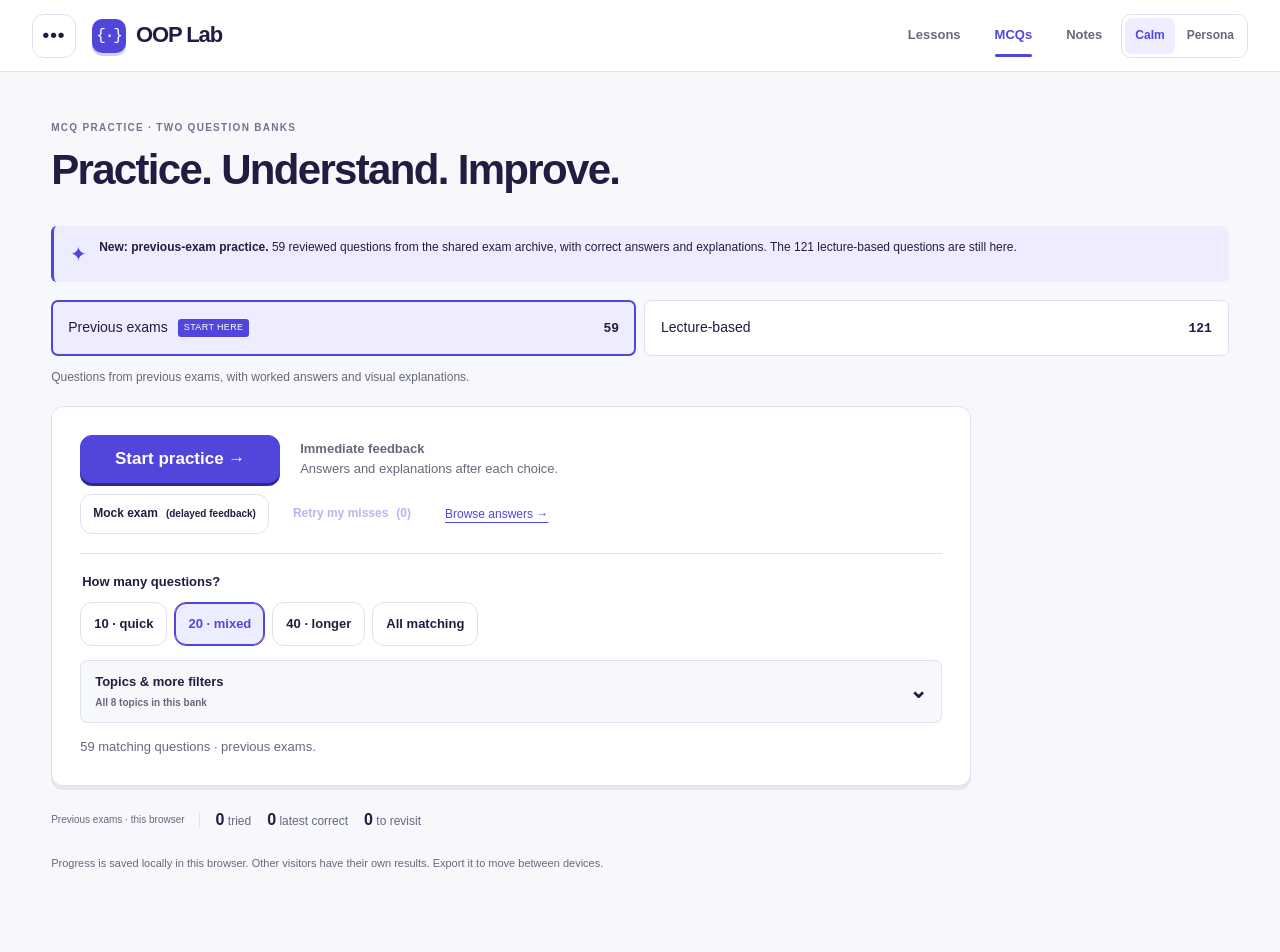
==== commit 452e213a: "Open exam practice directly and add visual answer explanations" ====
--- a/courses/oop/index.html
+++ b/courses/oop/index.html
@@ -179,6 +179,9 @@
 @media(max-width:900px){.desk-commandbar .step-count{display:none}.desk-console{gap:8px}.note-book{padding:16px 18px}.note-actions{gap:12px}}
 @media(max-width:760px){.layout main,.on-course main{padding:18px 12px 36px}.site-header nav{gap:32px;height:42px}.site-header nav a{min-height:42px;padding:8px 4px}.lesson-topline{font-size:11px;margin-bottom:10px}.lesson-header h1,[data-appearance=persona] .lesson-header h1{font-size:25px;margin-bottom:10px}.lesson-header .lead{font-size:13px}.desk-toolbar{padding:8px 12px;font-size:9px}.desk-variants{padding:8px 10px 0}.desk-variants .tab-row{gap:3px}.desk-variants button{font-size:11px;min-height:38px;padding:7px 9px}.desk-console{display:contents}.desk-controls{padding:9px 10px;border-top:1px solid var(--line);background:var(--panel)}.desk-controls .control-row{gap:7px}.desk-controls input[type=number]{min-height:38px;width:70px}.desk-controls label{font-size:11px}.desk-commandbar{position:sticky;top:var(--header-offset);z-index:15;padding:8px 10px;background:var(--panel);border-block:1px solid var(--line);box-shadow:0 3px 8px #11112215;gap:6px;min-height:60px}.desk-commandbar button{font-size:11px;min-height:42px;padding:8px 10px}.desk-commandbar [data-lab-do=back]{min-width:34px}.desk-commandbar [data-lab-do=reset]{margin-left:auto}.desk-controls .prediction{font-size:11px;flex-wrap:wrap;gap:5px}.desk-grid{height:auto;display:flex;flex-direction:column}.desk-source{height:220px;flex:none;order:0}.desk-source-heading{padding:8px 12px;min-height:34px}.desk-source-heading h2,[data-appearance=persona] .desk-source-heading h2{font-size:13px}.source-position{font-size:9px}.desk-source .lab-code{padding:8px 10px 8px 36px!important}.desk-source .lab-code pre{font-size:12px;line-height:1.75}.desk-source .code-line{min-height:24px;padding-block:1px}.desk-source .code-line::before{left:-29px;font-size:9px}.desk-state{order:1;padding:10px;overflow:visible}.execution-caption{font-size:11px;margin-bottom:7px}.desk-visual{overflow:visible;flex:none}.desk-outcome .status-box{font-size:12px;padding:9px 12px!important}.storage-footnote{font-size:8px;padding:6px 12px}.memory-map-heading h2{font-size:11px}.memory-output{font-size:10px}.memory-address-column{padding-right:27px;padding-left:19px}.mem-region h3{font-size:10px}.stack-frame-title{font-size:10px}.mem-cell{padding:4px 6px;gap:3px 7px;min-width:65px}.mem-cell-name{font-size:10px}.mem-cell>b{font-size:13px}.mem-cell-name>small{font-size:8px}.mem-object{padding:4px 5px}.mem-fields>.mem-cell{min-width:40px;padding:3px 5px}.mem-fields .mem-cell>b{font-size:12px}.mem-free{font-size:8px;padding:5px 6px}.mem-free i{font-size:7px}.memory-caption{font-size:9px;margin-top:5px}.mem-code>code{font-size:9px}.inline-practice{padding:16px 14px;margin:18px 0}.inline-question-heading{font-size:10px;gap:8px;flex-wrap:wrap}.inline-practice h2{font-size:18px;line-height:1.5}.inline-practice .choices{grid-template-columns:1fr}.inline-practice .choice{font-size:12px;padding:10px;min-height:46px}.inline-practice .quiz-code{font-size:11px;padding:12px}.inline-practice .feedback{padding:12px}.inline-practice .feedback p{font-size:12px}.lesson-reference .keep-panel{padding:16px}.lesson-reference .keep-panel ul{grid-template-columns:1fr;gap:10px}.resource-heading h1,[data-appearance=persona] .resource-heading h1{font-size:28px}.resource-heading p{font-size:12px;margin-bottom:16px}.note-book{padding:14px 15px;align-items:flex-start;flex-direction:column;gap:11px}.note-copy h2{font-size:18px;margin-bottom:5px;gap:10px}[data-appearance=persona] .note-copy h2{font-size:22px}.note-copy p{font-size:12px}.note-actions{gap:18px;width:100%}.note-actions .button{font-size:12px;min-height:40px;padding:8px 18px}.notes-bundles{gap:12px 18px;margin-top:18px}.notes-bundles h2{flex-basis:100%;font-size:12px}.notes-bundles a{font-size:11px}.practice-setup{padding:18px 14px}.practice-start p{font-size:12px}.session-alternatives{gap:7px}.session-alternatives button{font-size:11px;min-height:40px;padding:8px}.session-alternatives small{font-size:9px}.filter-more .field-grid{display:flex;flex-direction:column}.filter-more .filter-chip{min-height:42px}.practice-metrics{gap:10px;font-size:10px}.practice-metrics .progress-scope{flex-basis:100%;border:0}.course-rail .chapter-link{font-size:11px}[data-appearance=persona] .desk-commandbar,[data-appearance=persona] .desk-controls{background:#fff9ee}}
 .mem-source{flex-basis:100%}
+.answer-verdict{display:flex;gap:8px 14px;align-items:baseline;flex-wrap:wrap;margin:0 0 10px;font-size:13px}.answer-verdict>span{font-size:10px;text-transform:uppercase;letter-spacing:.06em;color:var(--muted)}.q-visual{margin:16px 0;padding:16px;background:var(--panel);border:1px solid var(--line);border-radius:8px;color:var(--ink);max-width:100%;animation:qv-enter .2s ease-out}.q-visual>h4{font-size:13px;line-height:1.5;margin:0 0 14px;color:var(--ink)}.q-visual figcaption{font-size:11px;line-height:1.65;color:var(--muted);margin-top:12px}.q-visual code{font:11px/1.6 var(--mono);white-space:normal;overflow-wrap:anywhere;color:inherit;background:transparent;padding:0}.qv-chain{max-width:510px;margin:auto}.qv-class{display:flex;align-items:center;justify-content:space-between;flex-wrap:wrap;gap:8px 16px;border:1px solid var(--line);border-left:3px solid var(--green);border-radius:4px;padding:10px 12px;background:var(--sage);min-width:0}.qv-class>span{display:flex;align-items:baseline;flex-wrap:wrap;gap:5px 10px}.qv-class b{font:750 15px var(--mono)}.qv-class small{font-size:10px;color:var(--muted)}.qv-inherits{display:flex;align-items:center;gap:10px;justify-content:center;height:34px;font-size:10px;color:var(--green)}.qv-inherits b{font-size:25px;line-height:1}.qv-two-bases{display:grid;grid-template-columns:1fr 1fr;gap:12px}.qv-two-bases .qv-class{display:block}.qv-two-bases .qv-class>span{display:block}.qv-two-bases .qv-class small{display:block;margin:4px 0}.qv-branches{display:block;height:40px;width:100%;overflow:visible}.qv-branches path{fill:none;stroke:var(--green);stroke-width:2}.qv-branches .qv-arrowhead{fill:var(--green);stroke:none}.qv-events{display:grid;grid-template-columns:repeat(3,minmax(0,1fr));list-style:none;padding:0;margin:0;gap:8px}.qv-events li{display:flex;gap:8px;padding:10px;border:1px solid var(--line);border-radius:4px;background:var(--sage);font-size:11px;line-height:1.5}.qv-events li>b{font:750 15px var(--mono);color:var(--green)}.qv-events code{display:block;margin-top:5px}.qv-output{display:flex;align-items:baseline;justify-content:space-between;flex-wrap:wrap;gap:8px;margin-top:12px;padding:10px 12px;background:var(--sage);border-radius:4px}.qv-output>span{font-size:10px;color:var(--muted)}.qv-output>code{font-size:13px;font-weight:750;color:var(--green)}.qv-copy{display:grid;grid-template-columns:minmax(0,1fr) 90px minmax(0,1fr);gap:8px;align-items:stretch}.qv-object,.qv-alias{border:1px solid var(--line);background:var(--sage);padding:10px;border-radius:4px;min-width:0}.qv-object>small,.qv-alias>small{font-size:10px;display:block;margin-bottom:10px;color:var(--muted)}.qv-object>div{display:flex;align-items:center;justify-content:space-between;gap:8px;padding:9px;background:var(--panel);border:1px solid var(--line);font:11px var(--mono)}.qv-object>div b{font-size:18px;color:var(--green)}.qv-object em{display:block;margin-top:7px;font-size:9px;font-style:normal;color:var(--muted)}.qv-copy-route{display:flex;flex-direction:column;align-items:center;justify-content:center;text-align:center;gap:5px}.qv-copy-route>span{font-size:28px;line-height:1;color:var(--green)}.qv-copy-route>b{font-size:9px;line-height:1.5;font-weight:550}.qv-alias{border-style:dashed;display:flex;flex-direction:column;justify-content:center}.qv-alias>b{font-size:12px;line-height:1.5}.qv-alias>span{font-size:10px;color:var(--muted);margin-top:5px}.qv-member-pair{display:grid;grid-template-columns:repeat(2,minmax(0,1fr));gap:10px}.qv-member-pair>section{padding:12px;border:1px solid var(--line);border-radius:4px;background:var(--paper);min-width:0}.qv-member-pair h4{font-size:11px;margin:0 0 7px}.qv-member-pair p{font-size:11px!important;line-height:1.7!important;margin:10px 0 0}.qv-member-pair .qv-selected{border:2px solid var(--green);padding:11px;background:var(--sage)}.qv-member-cell{margin-top:10px;border:1px solid var(--line);padding:9px;background:var(--panel);font-size:11px}.qv-member-cell>b,.qv-member-cell>span{display:block}.qv-member-cell>span{margin-top:8px;font:10px var(--mono);padding:7px;background:var(--sage)}.qv-nested{border:1px solid var(--green);background:var(--sage);margin-top:7px;padding:7px;display:flex;flex-direction:column;gap:3px;font-size:10px}.qv-nested span{font-size:9px}.qv-dispatch-object{border:1px solid var(--line);border-radius:4px;background:var(--sage);padding:10px 12px;margin-bottom:12px}.qv-dispatch-object>strong{font-size:11px}.qv-dispatch-object>div{display:flex;justify-content:space-between;gap:10px;padding:6px 8px;margin-top:6px;background:var(--panel);border:1px solid var(--line);font-size:10px}.qv-call{display:grid;grid-template-columns:1.3fr 1fr auto;gap:8px;align-items:center;padding:9px 0;border-bottom:1px solid var(--line);font-size:10px}.qv-call>b{font:750 12px var(--mono);color:var(--green);white-space:nowrap}.qv-call>span{color:var(--muted)}.qv-member-pair .qv-ready{background:var(--sage);border-color:var(--green)}.qv-member-pair .qv-blocked{background:var(--pale-red);border-color:#bc4661}.qv-stop{margin-top:10px;padding:10px 12px;background:var(--pale-red);border-left:3px solid #bc4661;display:flex;flex-direction:column;gap:5px;font-size:11px}.qv-stop>span{font-size:10px}[data-appearance=persona] .q-visual{border:2px solid #2b242d;border-radius:2px;box-shadow:2px 2px 0 #dc003c}[data-appearance=persona] .qv-class{border-radius:1px}[data-appearance=persona] .qv-inherits,[data-appearance=persona] .qv-output>code,[data-appearance=persona] .qv-call>b{color:#bd073d}@keyframes qv-enter{from{opacity:0;transform:translateY(5px)}to{opacity:1;transform:none}}
+@media(max-width:600px){.q-visual{padding:12px;margin:12px 0}.q-visual>h4{font-size:12px}.qv-class{padding:9px;gap:6px}.qv-class code{font-size:10px}.qv-two-bases{gap:8px}.qv-two-bases .qv-class b{font-size:12px}.qv-events{grid-template-columns:1fr;gap:6px}.qv-events li{align-items:center;padding:8px 10px}.qv-events li>span{display:flex;justify-content:space-between;flex-wrap:wrap;gap:4px 10px;flex:1}.qv-events code{margin:0}.qv-copy{grid-template-columns:1fr}.qv-copy-route{flex-direction:row;gap:10px;min-height:30px}.qv-copy-route>span{transform:rotate(90deg)}.qv-object>small{margin-bottom:6px}.qv-object em{margin-top:5px}.qv-member-pair{grid-template-columns:1fr}.qv-call{grid-template-columns:minmax(0,1fr) auto}.qv-call>span{grid-column:1;grid-row:2}.qv-call>b{grid-column:2;grid-row:1/3}.qv-output>code{font-size:12px}}
+@media(prefers-reduced-motion:reduce){.q-visual{animation:none}}
 .bank-update{display:flex;gap:12px;align-items:flex-start;padding:12px 16px;margin:0 0 18px;background:var(--sage);border-left:3px solid var(--green);border-radius:6px;font-size:12px;line-height:1.6}.bank-update>span{font-size:20px;color:var(--green)}.bank-update p{margin:0}.bank-switch{display:flex;gap:8px;margin:0 0 12px}.bank-switch a{display:flex;align-items:center;justify-content:space-between;gap:20px;flex:1;min-height:56px;padding:10px 16px;border:1px solid var(--line);border-radius:7px;text-decoration:none;background:var(--panel);font-size:14px;color:var(--ink)}.bank-switch a[aria-current]{border:2px solid var(--green);padding:9px 15px;background:var(--sage)}.bank-switch a>span{display:flex;gap:10px;align-items:center;flex-wrap:wrap}.bank-switch small{font-size:9px;letter-spacing:.04em;text-transform:uppercase;background:var(--green);color:white;padding:2px 6px;border-radius:3px}.bank-switch b{font:600 13px var(--mono)}.bank-description{font-size:12px;line-height:1.65;color:var(--muted);margin:0 0 18px;max-width:85ch}.progress-privacy{font-size:11px;color:var(--muted);line-height:1.6;margin:12px 0 20px}.origin-badge{font-size:10px;background:var(--sage);color:var(--green)}.edit-badge{font-size:9px;background:transparent;border:1px dashed var(--line);color:var(--muted)}.editorial-note{font-size:12px;line-height:1.7;border-top:1px dashed var(--line);padding-top:10px;color:var(--muted)}.session-alternatives>a{display:inline-flex;align-items:center;min-height:42px;font-size:12px;padding:8px 10px}.answer-library-heading h1{font-size:30px;margin-bottom:10px}.answer-library-heading p{font-size:13px;color:var(--muted);margin-bottom:20px}.answer-search{display:block;font-size:12px;font-weight:650;margin:18px 0 12px}.answer-search input{display:block;width:100%;margin-top:7px;min-height:44px}.answer-topics>.filter-chips{padding:12px;gap:6px}.answer-topics .filter-chip{font-size:11px}.answer-library-tools{display:flex;justify-content:space-between;gap:12px;align-items:center;margin:10px 0}.answer-library-tools p{margin:0}.answer-library-tools button{font-size:11px;min-height:42px}.answer-item{border:1px solid var(--line);border-radius:7px;background:var(--panel);margin:0 0 8px;overflow:hidden}.answer-item>summary{display:flex;align-items:center;gap:12px;padding:13px 16px;list-style:none;cursor:pointer;min-height:54px}.answer-item>summary::-webkit-details-marker{display:none}.answer-item>summary strong{font-size:13px;line-height:1.55;font-weight:600;flex:1;overflow-wrap:anywhere}.answer-id{font:10px var(--mono);color:var(--muted);flex:none}.answer-item[open]>summary{border-bottom:1px solid var(--line);background:var(--sage)}.answer-item[open] .disclosure-chevron{transform:rotate(180deg)}.answer-content{padding:16px 20px;font-size:13px;line-height:1.7}.answer-content .meta-row{margin:0 0 14px}.answer-content .quiz-code{font-size:12px;white-space:pre-wrap;overflow-wrap:anywhere;max-height:none}.answer-options{padding-left:26px}.answer-options li{padding:6px 8px}.answer-correct{background:var(--sage);color:var(--green);font-weight:650;border-radius:4px}.answer-content>a{font-size:12px}
 [data-appearance=persona] .bank-update{background:#f5e2e7;border-color:#dc003c;border-radius:0}[data-appearance=persona] .bank-update>span{color:#dc003c}[data-appearance=persona] .bank-switch a{border:2px solid #26212a;border-radius:2px;background:#fff9ed;box-shadow:2px 2px 0 #26212a}[data-appearance=persona] .bank-switch a[aria-current]{padding:10px 16px;background:#231c27;color:#fff;border-color:#dc003c;box-shadow:2px 2px 0 #dc003c}[data-appearance=persona] .bank-switch small{background:#dc003c}[data-appearance=persona] .answer-item{border:2px solid #2b242d;border-radius:2px}[data-appearance=persona] .answer-item[open]>summary{background:#f3e4e8}[data-appearance=persona] .answer-correct{background:#e5eee5;color:#27543b}[data-appearance=persona] .origin-badge{background:#efe0e7;color:#99223f}
 @media(max-width:600px){.bank-switch{gap:6px}.bank-switch a,.bank-switch a[aria-current],[data-appearance=persona] .bank-switch a[aria-current]{gap:8px;padding:10px;font-size:12px;min-height:64px}.bank-switch a>span{gap:4px}.bank-switch b{font-size:11px}.bank-description{font-size:11px}.bank-update{font-size:11px;padding:10px 12px}.bank-update>span{font-size:17px}.answer-library-heading h1{font-size:25px}.answer-library-tools{align-items:flex-start;flex-direction:column;gap:2px}.answer-item>summary{padding:11px;gap:8px}.answer-item>summary strong{font-size:12px}.answer-content{padding:12px;font-size:12px}.answer-content .quiz-code{font-size:11px}.session-alternatives>a{font-size:11px}}
@@ -210,13 +213,13 @@
  <div class="rail-intro"><a href="#course">← Course map</a><p>Make it<br>make sense.</p></div>
  <label class="search-label" for="chapter-search">Find a lesson or demo</label><input id="chapter-search" type="search" placeholder="Weapon, arrays, virtual…" autocomplete="off">
  <div id="reading-progress"></div><div id="chapter-list"></div>
- <div class="rail-footer"><span class="small" id="storage-status">Progress stays on this device</span><button class="text-button" data-action="progress-panel">Keep your progress ↗</button><a href="../../index.html" id="library-link">← All courses</a><small>Tap outside or press Escape to close</small></div>
+ <div class="rail-footer"><span class="small" id="storage-status">Progress stays on this device</span><button class="text-button" data-action="progress-panel">Keep your progress ↗</button><a href="../../library.html" id="library-link">← All courses</a><small>Tap outside or press Escape to close</small></div>
 </aside>
 <main id="main" tabindex="-1"></main>
 </div>
 <dialog id="progress-dialog" aria-labelledby="progress-title"><div class="dialog-inner"><h2 id="progress-title">Your study progress</h2><p>Reading checks and latest practice answers stay in this browser when storage is available. Export a copy to move them to another device.</p><div class="button-row"><button data-action="export">Export progress</button><label class="button outline" for="import-progress">Import a file</label><input type="file" accept="application/json,.json" id="import-progress" class="visually-hidden"></div><label for="progress-json" class="search-label" style="margin-top:20px">Progress JSON · copy it, or paste an export here</label><textarea id="progress-json" rows="7" spellcheck="false" placeholder="Export progress to show your JSON, or paste it here to import."></textarea><div class="button-row"><button class="outline" data-action="import-json">Apply pasted JSON</button><button class="text-button" data-action="reset-progress">Reset saved progress</button></div><p id="import-status" role="status"></p><button class="text-button" data-action="close-dialog">Close</button></div></dialog>
 <div id="toast" class="toast" role="status" aria-live="polite"></div>
-<script type="application/json" id="course-data">{"lessons":[{"id":"values","unit":"Foundations","lab":"values","title":"Expressions & conversions","symbol":"x++","hook":"The value you get is not always the value you leave behind.","keywords":"prefix postfix increment bits truth casting division double sizeof","keep":["Postfix supplies the old value; prefix supplies the new.","Integer division happens before assignment conversion.","Logical operators test truth; bitwise operators combine bits."],"why":"An expression produces a value and can also change storage. Track those as two separate results. Casting a division result cannot recover a fraction already discarded; convert an operand first.","recall":"With int x=2; int y=x++; what are x and y?","answer":"x is 3, y is 2. The expression supplies the old value, then x changes."},{"id":"flow","unit":"Foundations","lab":"flow","title":"Branches & loop timelines","symbol":"↻","hook":"Follow the next instruction, not the next label.","keywords":"switch case break continue for while do condition fallthrough","keep":["A switch selects an entry, then can fall through.","for/while test before the body; do/while tests after.","continue still reaches a for loop’s update."],"why":"Case labels are destinations. Once control enters, the later labels do not re-test the selector. A break exits the nearest switch or loop. A loop’s condition, body and update are different events; step them separately.","recall":"If case 2 has no break, does case 3 test the selector again?","answer":"No. Execution falls through into its statements until a break or the end."},{"id":"aggregates","unit":"Foundations","lab":"aggregates","title":"Arrays, C strings & structs","symbol":"[ ]","hook":"One collection, several ways to give data a shape.","keywords":"array grid matrix 2D rows char string null terminator Employee record padding sizeof","keep":["Count elements from zero; the last index is count − 1.","A C string needs storage for its null terminator.","A struct’s size can include alignment padding."],"why":"A 2D array is an array of row arrays. A C string is a character sequence ending in '\\0'; a char array without that ending is not automatically a usable string. Records group differently typed fields, and layout rules can insert padding between them.","recall":"How many chars does char name[]=\"Ada\" contain?","answer":"Four: A, d, a and the null terminator. The text length is three."},{"id":"scope","unit":"Foundations","lab":"scope","title":"Functions, scope & local static","symbol":"f()","hook":"Call it again. Does its memory start again?","keywords":"function static local global lifetime scope repeated call return prototype","keep":["Scope controls where a name is usable.","Storage duration controls how long an object exists.","A local static initializes once and keeps its state."],"why":"An ordinary local starts a new lifetime for each call. A local static keeps its object across calls, even though its name remains local to the function. Neither one is a save file that survives restarting the program.","recall":"A function has static int n=3; return ++n;. What do two calls return?","answer":"4, then 5. The initialization is not repeated on the second call."},{"id":"build","unit":"Foundations","lab":"build","title":"Headers, compilation & linking","symbol":".cpp","hook":"Knowing a function’s shape is not having its implementation.","keywords":"Weapon attack header cpp h include prototype declaration definition compiler linker object file pipeline","keep":["Declarations let the compiler check calls.","Required definitions must reach the linker.","An object file is compiled code, not a class instance."],"why":"A header can declare Weapon::attack while a .cpp file defines its body. Compilation uses visible declarations; linking joins compiled definitions. A missing declaration and a missing definition therefore fail at different stages. A free attack() definition does not define Weapon::attack().","recall":"A declared function is called, but no definition is linked. Which stage commonly fails?","answer":"Linking. The compiler could check the call from its declaration, but the implementation symbol is missing."},{"id":"pointers","unit":"Memory","lab":"pointers","title":"Pointers & array boundaries","symbol":"*p","hook":"An address is a route to a value, not the value itself.","keywords":"array constant pointer exam address dereference one past pointer arithmetic ptr","keep":["p is a target address; *p is the target; &p is p’s address.","p + 1 advances one element, not one byte.","A one-past pointer may be formed, but not dereferenced."],"why":"A pointer occupies its own storage. Moving it changes which array element it selects; writing through it changes that element. Array names cannot be assigned a new target, but an array is a distinct type that often converts to a first-element pointer.","recall":"Can a pointer hold a + 3 for int a[3]? Can you read *(a + 3)?","answer":"The pointer value is allowed as the one-past boundary. The read is not: there is no fourth element.","exam":true},{"id":"passing","unit":"Memory","lab":"passing","title":"References & parameter passing","symbol":"&n","hook":"Does changing n change the caller’s x?","keywords":"reference alias value address pointer parameter function update int ref ptr","keep":["Value: a separate parameter object.","Pointer: a copied address can still reach the original.","Reference: another name for the same object."],"why":"Passing an int by value copies its value. Passing a pointer by value copies the address, so *p can still modify the caller’s target. A reference binds a name to an existing object: assigning through it changes that object; it does not reseat the reference.","recall":"Does passing a pointer by value prevent changes to the pointed-to int?","answer":"No. Reassigning the local pointer does not reseat the caller’s pointer, but writing through it can change the shared target."},{"id":"allocation","unit":"Memory","lab":"allocation","title":"Dynamic memory & callbacks","symbol":"new","hook":"The pointer can outlive its target. The callback can change its target.","keywords":"new delete heap dynamic array callback calculate add subtract multiply function pointer","keep":["new creates a target; delete ends that target’s lifetime.","delete does not clear pointer aliases.","A function pointer selects a compatible callable target."],"why":"A local pointer’s lifetime and a dynamic object’s lifetime are separate. Pair new with delete and new[] with delete[]. A dangling pointer still stores a value but no longer provides valid access to the dead object. A callback instead stores the address of behavior with a matching signature.","recall":"After delete p;, is p automatically nullptr?","answer":"No. The target is gone, but p is not automatically cleared. Assigning nullptr to p also does not clear any other aliases."},{"id":"recursion","unit":"Memory","lab":"recursion","title":"Recursion & the call stack","symbol":"f(n)","hook":"Each call leaves a small piece of unfinished work.","keywords":"factorial power recursion recursive stack frame base case unwind return","keep":["Give the recursion a base case.","Every step must move toward that case.","Returns complete the waiting work on the way back."],"why":"factorial(3) waits for 3 × factorial(2). That call waits for 2 × factorial(1), and so on. Reaching zero produces 1, then the preserved multiplications finish in reverse order. A return statement does not remove work that still waits after the call.","recall":"How many factorial calls occur for factorial(3), with a base case at zero?","answer":"Four: factorial(3), (2), (1) and (0). Main is not included."},{"id":"objects","unit":"OOP","lab":"objects","title":"Objects & encapsulation","symbol":"{♥}","hook":"Let the object defend its own rules.","keywords":"Health health setter getter private public protected class struct abstraction encapsulation object","keep":["A class defines a type; an object is an instance.","Private state is changed through allowed operations.","A useful interface hides unnecessary implementation details."],"why":"A setter can reject values that violate an invariant, such as health outside 0…100. Access control makes that rule enforceable through the class’s interface. Simply adding unrestricted setters would not enforce a meaningful rule. C++ struct and class have the same class features, with different default access.","recall":"Why keep health private if a setter can change it?","answer":"The setter can validate requests and preserve the object’s invariant. Callers do not get unrestricted writes."},{"id":"lifetime","unit":"OOP","lab":"lifetime","title":"Constructors & destruction order","symbol":"→←","hook":"Build the base first. Take the derived part apart first.","keywords":"Company Studio Indie constructor destructor initializer base argument order lifetime","keep":["Base and member initialization precede the constructor body.","A required base argument must be supplied.","Normal destruction reverses construction order."],"why":"A derived constructor starts with an already initialized base subobject. If a base has only Company(int), a derived constructor cannot silently request a nonexistent Company(). The most-derived destructor body runs before its bases are destroyed.","recall":"For Company → Studio → Indie, which constructor body runs first?","answer":"Company, then Studio, then Indie. The destructor bodies run in reverse order."},{"id":"dispatch","unit":"OOP","lab":"dispatch","title":"Inheritance & virtual dispatch","symbol":"◇","hook":"One actual object. A different view. Which method runs?","keywords":"Creature Human Superhero walk walking base derived virtual pure abstract override polymorphism inheritance","keep":["The pointer type controls the visible interface.","A matching virtual call uses the final overrider.","Any remaining pure virtual operation keeps a class abstract."],"why":"A Creature* can view the Creature part of a Superhero without changing the actual object. If Creature::walk is nonvirtual, that call selects Creature::walk even when Human introduces a different virtual chain later. If the selected declaration is virtual, the actual object’s final overrider controls the call.","recall":"Virtual begins at Human. Creature* p points at Superhero. Which walk runs?","answer":"Creature::walk. The selected declaration through Creature* is nonvirtual; the later Human virtual chain does not change that call."},{"id":"copying","unit":"OOP","lab":"copying","title":"Shallow vs deep copy","symbol":"⇉","hook":"Copying an address does not copy what lives there.","keywords":"Weapon gun bullets Bullet complex copy constructor assignment shallow deep ownership bptr","keep":["Memberwise pointer copies share the target.","A deep copy allocates an independent target.","Copy construction and copy assignment are different operations."],"why":"Two separate Weapon pointer members can contain the same Bullet address. Firing through either then changes the same Bullet. A deep copy creates another Bullet with the same starting value. An owning class also needs consistent destruction and assignment, including self-assignment; one copy constructor alone is not a complete ownership design.","recall":"Weapon gun(w); versus gun=w; on an existing gun: same special member?","answer":"No. The first copy-constructs a new object. The second uses copy assignment on an object that already exists."},{"id":"operators","unit":"OOP","lab":"operators","title":"Operator overloading & Complex","symbol":"a+b","hook":"Predict both the returned value and the changed operand.","keywords":"complex real imaginary plus minus addition subtraction operator overloading prefix postfix return","keep":["Overloads need different parameter signatures.","Return type alone cannot distinguish overloads.","Prefix and postfix ++ are distinct overloads."],"why":"A class supplies the behavior of its overloaded operators. In this Complex exercise, + and − combine corresponding components into a new result. Prefix ++ supplies the updated object; postfix uses a dummy int parameter and normally returns a saved old value. Operator precedence does not change.","recall":"Which operator++ overload has a dummy int parameter?","answer":"Postfix: operator++(int). Prefix uses operator++() without that dummy parameter."},{"id":"relationships","unit":"Design","lab":"relationships","title":"UML & object relationships","symbol":"◇→","hook":"Remove the owner. Does the other object survive?","keywords":"UML association aggregation composition inheritance Player Enemy Party Character Inventory Mage diamond multiplicity","keep":["A triangle points to the base class.","A diamond sits at the whole/owner end.","An ownership policy decides the part’s lifetime."],"why":"Association represents a link. Shared aggregation can group independently living objects. Composition expresses owned parts whose lifetimes belong to the whole under the stated model. Inheritance expresses an is-a relationship, not an ownership link. UML +, − and # denote public, private and protected.","recall":"Which diamond represents composition, and at which end?","answer":"A filled diamond at the whole/owner end. The hollow triangle of inheritance points toward the base."},{"id":"toolbox","unit":"Extensions","lab":"toolbox","title":"Const pointers, chains & void*","symbol":"**p","hook":"Which thing is locked: the route or the value?","keywords":"const constant pointer pointee double pointer void generic pp chain reseat static_cast","keep":["int* const locks the stored pointer value.","const int* restricts writes through that pointer.","void* needs a correct typed view before dereference."],"why":"Read const relative to the pointer and the pointee. A const pointer cannot reseat; a pointer-to-const cannot write through that access path. For int** pp=&p, *pp designates p and **pp designates its int target. Casting void* to the wrong type does not convert the stored object.","recall":"Can int* const p=&x; change *p? Can it assign p=&y?","answer":"It can change a mutable x through *p. It cannot reseat p. The pointer itself is const."},{"id":"static","unit":"Extensions","lab":"static","title":"Instance vs static members","symbol":"::n","hook":"Several objects. One shared class counter.","keywords":"Weapon bullets static instance member this shared count constructor","keep":["Each instance has its own non-static state.","A static data member is shared class state.","A static function has no implicit this object."],"why":"Changing object A’s bullets leaves object B’s bullets alone. A shared created counter is different: all shown constructor calls update one class variable. That counter does not automatically mean currently alive objects or include unimplemented copy behavior.","recall":"Why can’t a static function directly read an ordinary member without an object?","answer":"There is no implicit this object. It needs a particular instance to select that instance’s state."}],"questions":[{"id":"Q001","topic":"values","stem":"After these separate statements, what are a, b and x?","options":["5, 7, 4","6, 7, 4","5, 6, 3","6, 6, 3"],"answer":0,"explanation":"Postfix supplies 2 then x becomes 3. Prefix then makes x 4 and supplies 4. The stored sums are 5 and 7.","trap":"Do not reset x between statements or assume postfix changes the expression result first.","code":"int x=2; int a=x++ + 3; int b=++x + 3;\nstd::cout\u003c\u003ca\u003c\u003c\",\"\u003c\u003cb\u003c\u003c\",\"\u003c\u003cx;","setup":"","difficulty":"Apply"},{"id":"Q002","topic":"values","stem":"What is printed?","options":["2.5","2","3","Compilation error"],"answer":1,"explanation":"Both division operands are int, so 5/2 produces 2. Only then is that result converted to double. Default stream formatting prints 2.","trap":"The destination type cannot restore the fraction already discarded by integer division.","code":"double result=5/2; std::cout\u003c\u003cresult;","setup":"","difficulty":"Apply"},{"id":"Q003","topic":"values","stem":"Which expression produces 2.5 from int a=5, b=2?","options":["static_cast\u003cdouble>(a/b)","static_cast\u003cdouble>(a)/b","a/b followed by assigning to float","All three"],"answer":1,"explanation":"Converting an operand before division selects floating arithmetic. Casting the completed integer quotient only converts 2 to 2.0.","trap":"Choose the conversion point, not just the presence of a cast.","code":"","setup":"","difficulty":"Understand"},{"id":"Q004","topic":"values","stem":"What is the value of !(-8)?","options":["-8","1","0","Undefined behavior"],"answer":2,"explanation":"-8 is nonzero and therefore true in this boolean context. Logical negation produces false.","trap":"Negative does not mean false. Only numeric zero does.","code":"std::cout\u003c\u003c!(-8);","setup":"","difficulty":"Apply"},{"id":"Q005","topic":"values","stem":"What do 3 && 4 and 3 & 4 produce, in that order?","options":["1 and 0","1 and 7","0 and 0","3 and 4"],"answer":0,"explanation":"Logical AND sees two nonzero operands. Bitwise AND compares 011 with 100 and finds no shared set bit.","trap":"7 is the bitwise OR result, not the bitwise AND result.","code":"std::cout\u003c\u003c(3&&4)\u003c\u003c\",\"\u003c\u003c(3&4);","setup":"","difficulty":"Apply"},{"id":"Q006","topic":"values","stem":"What is printed?","options":["1","0","Undefined behavior","Compilation error"],"answer":1,"explanation":"The left side of && is false, so the right side is not evaluated. x remains zero.","trap":"Precedence groups the expression; short-circuiting determines whether the second operand runs.","code":"int x=0; bool r=false && ++x; (void)r; std::cout\u003c\u003cx;","setup":"","difficulty":"Apply"},{"id":"Q007","topic":"values","stem":"Which is guaranteed by standard C++?","options":["sizeof(int)==4","sizeof(double)==8","sizeof(char)==1","All object pointers are 8 bytes"],"answer":2,"explanation":"sizeof measures C++ bytes and sizeof(char) is one. The other numerical sizes require platform assumptions.","trap":"Common classroom sizes are examples, not universal language guarantees.","code":"","setup":"","difficulty":"Remember"},{"id":"Q008","topic":"values","stem":"For an ordinary hosted C++ program, which statement is correct?","options":["void main is standard","int main must always explicitly return 0","int main may reach its end and thereby return 0","main must be a member function"],"answer":2,"explanation":"main has a standard int return type in this setting, with a special successful fallthrough rule.","trap":"Compiler acceptance of an extension does not make it portable.","code":"","setup":"","difficulty":"Remember"},{"id":"Q009","topic":"flow","stem":"What is printed?","options":["B","BC","ABC","Nothing"],"answer":1,"explanation":"Selection enters at case 2. With no break there, execution continues to case 3, then breaks.","trap":"Later labels are not new equality tests once control has entered.","code":"int n=2; switch(n){case 1: std::cout\u003c\u003c\"A\"; case 2: std::cout\u003c\u003c\"B\"; case 3: std::cout\u003c\u003c\"C\"; break; default: std::cout\u003c\u003c\"D\";}","setup":"","difficulty":"Apply"},{"id":"Q010","topic":"flow","stem":"Which switch fragment is ill-formed because of duplicate case values?","options":["case 1: ... case 2: ...","case 2: ... case 4/2: ...","case 2+3: ... case 4: ...","case 0: ... default: ..."],"answer":1,"explanation":"4/2 is an integral constant expression with value 2, duplicating the existing case. Arithmetic itself is permitted in case constants.","trap":"The duplicate value is the problem, not the slash symbol.","code":"","setup":"","difficulty":"Understand"},{"id":"Q011","topic":"flow","stem":"A switch has no default and no matching case. What happens?","options":["Compilation fails","Execution continues after the switch","The first case runs","The last case runs"],"answer":1,"explanation":"No case is selected and no default is available, so the switch body contributes no selected action.","trap":"Default is optional; lack of one does not force a match.","code":"","setup":"","difficulty":"Understand"},{"id":"Q012","topic":"flow","stem":"What does this for loop print?","options":["0123","123","012","1234"],"answer":2,"explanation":"The body sees i=0,1,2. At i=3 the condition fails before the body.","trap":"There are three body executions and four condition checks.","code":"for(int i=0;i\u003c3;++i) std::cout\u003c\u003ci;","setup":"","difficulty":"Apply"},{"id":"Q013","topic":"flow","stem":"How many times does the do/while body execute?","options":["0","1","2","It does not terminate"],"answer":1,"explanation":"The body executes first, printing 5 once. The condition is then false.","trap":"Do/while is tested after entry; while is tested before entry.","code":"int i=5; do{std::cout\u003c\u003ci; ++i;}while(i\u003c3);","setup":"","difficulty":"Apply"},{"id":"Q014","topic":"flow","stem":"What is printed?","options":["1234","1235","123","1245"],"answer":0,"explanation":"When i reaches 5, break exits the loop before the output statement.","trap":"Break is a transfer of control, not a skipped print followed by another iteration.","code":"for(int i=1;i\u003c=6;++i){if(i==5)break; std::cout\u003c\u003ci;}","setup":"","difficulty":"Apply"},{"id":"Q015","topic":"flow","stem":"What is printed?","options":["12","124","1234","1245"],"answer":1,"explanation":"At i=3 continue skips the output. The for update still runs, allowing i=4.","trap":"Continue does not exit the for loop and does not skip its update expression.","code":"for(int i=1;i\u003c=4;++i){if(i==3)continue; std::cout\u003c\u003ci;}","setup":"","difficulty":"Apply"},{"id":"Q016","topic":"flow","stem":"Which claim about if and switch is reliable?","options":["Switch is always faster","Every switch uses a jump table","Use measured compiler behavior when making speed claims","If cannot test equality"],"answer":2,"explanation":"The language specifies control-flow meaning, not a universal implementation or relative speed.","trap":"A useful classroom implementation model is not a performance guarantee.","code":"","setup":"","difficulty":"Understand"},{"id":"Q017","topic":"aggregates","stem":"What are the four elements?","options":["7,7,7,7","7,0,0,0","7 followed by indeterminate values","Compilation error"],"answer":1,"explanation":"Partial aggregate initialization supplies zero-initialization for the remaining elements.","trap":"This differs from a local int a[4] with no initializer.","code":"int a[4]={7}; for(int n:a)std::cout\u003c\u003cn\u003c\u003c\",\";","setup":"","difficulty":"Apply"},{"id":"Q018","topic":"aggregates","stem":"For int a[4], which is the last valid element index?","options":["4","3","sizeof(a)","1"],"answer":1,"explanation":"Four elements have zero-based indexes 0 through 3. Index 4 denotes the one-past boundary, not another element.","trap":"Count and last index differ by one.","code":"","setup":"","difficulty":"Remember"},{"id":"Q019","topic":"aggregates","stem":"What is printed?","options":["5","6","3","Compilation error"],"answer":1,"explanation":"Row 1 is the second row {4,5,6}; column 2 is its third element.","trap":"Each dimension is independently zero-based.","code":"int g[2][3]={{1,2,3},{4,5,6}}; std::cout\u003c\u003cg[1][2];","setup":"","difficulty":"Apply"},{"id":"Q020","topic":"aggregates","stem":"How much storage does this array occupy in C++ char units?","options":["3","4","8","Depends on pointer size"],"answer":1,"explanation":"The three visible characters are followed by the null terminator, so the array has four chars.","trap":"String length and array capacity are different quantities.","code":"char s[]=\"Ada\"; std::cout\u003c\u003csizeof(s);","setup":"","difficulty":"Apply"},{"id":"Q021","topic":"aggregates","stem":"Which is a valid null-terminated character array?","options":["char s[3]=\"Ada\";","char s[3]={'A','d','a'};","char s[4]=\"Ada\";","All three are null-terminated"],"answer":2,"explanation":"The four-element array has space for the three letters and terminator. The three-char initializer-list array is valid but has no terminator.","trap":"A valid character array is not necessarily a C string.","code":"","setup":"","difficulty":"Understand"},{"id":"Q022","topic":"aggregates","stem":"With 4-byte int and float, what must sizeof(Employee) be?","options":["Exactly 18","Exactly 20","Not fixed by those sizes alone because padding/alignment may matter","Exactly pointer size"],"answer":2,"explanation":"The member sizes do not fully specify the class layout. The deck's unpadded 18-byte drawing is only a simplified model.","trap":"20 is common under suitable alignment assumptions but is not established solely by this question.","code":"struct Employee{int id; char name[10]; float salary;};","setup":"","difficulty":"Analyze"},{"id":"Q023","topic":"aggregates","stem":"Given Employee* p pointing at a live Employee, how is its salary named?","options":["p.salary","p->salary","&p.salary","salary(p) is required"],"answer":1,"explanation":"Arrow accesses a member through an object pointer and corresponds to (*p).salary.","trap":"The dot operator expects an object expression, not the raw pointer.","code":"","setup":"","difficulty":"Remember"},{"id":"Q024","topic":"aggregates","stem":"Which statement about C++ struct is correct?","options":["It cannot have constructors","It cannot have private members","It can inherit and have methods","Its instances must be automatic locals"],"answer":2,"explanation":"A C++ struct is a class type; default access differs, but these class features are available.","trap":"Do not import C-only or C#-specific struct restrictions into C++.","code":"","setup":"","difficulty":"Remember"},{"id":"Q025","topic":"scope","stem":"What do three successive calls print in one run?","options":["444","456","333","345"],"answer":1,"explanation":"The local static is initialized once to 3, then each prefix increment changes its retained value.","trap":"Static duration does not mean the value is const.","code":"std::cout\u003c\u003cnext()\u003c\u003cnext()\u003c\u003cnext();","setup":"int next(){static int s=3; return ++s;}","difficulty":"Apply"},{"id":"Q026","topic":"scope","stem":"What do three successive calls print with an ordinary local?","options":["444","456","333","345"],"answer":0,"explanation":"Each call starts a fresh automatic local initialized to 3, then returns 4.","trap":"Identical source-level variable names in separate calls do not imply one persistent object.","code":"std::cout\u003c\u003cnext()\u003c\u003cnext()\u003c\u003cnext();","setup":"int next(){int s=3; return ++s;}","difficulty":"Apply"},{"id":"Q027","topic":"scope","stem":"What is printed?","options":["8,8","8,5","5,8","Compilation error"],"answer":1,"explanation":"The inner declaration introduces a different x that hides the outer name until the inner block ends.","trap":"Shadowing is not assignment to the outer object.","code":"int x=5; {int x=8; std::cout\u003c\u003cx\u003c\u003c\",\";} std::cout\u003c\u003cx;","setup":"","difficulty":"Apply"},{"id":"Q028","topic":"scope","stem":"A static local is declared inside main. Which statement follows?","options":["Every function can name it","It is globally visible because it lives long","Its name remains local to the block","It is a heap object"],"answer":2,"explanation":"Storage duration and scope answer different questions. Static duration does not move the declaration into namespace scope.","trap":"Do not conflate persistence with name visibility.","code":"","setup":"","difficulty":"Understand"},{"id":"Q029","topic":"scope","stem":"main calls a, which calls b. Which normal return order is correct?","options":["main, a, b","b, a, main","a, b, main","All return together"],"answer":1,"explanation":"Each call waits for its callee; the last active nested call completes first.","trap":"Code instructions need not be copied to obtain a separate call frame.","code":"","setup":"","difficulty":"Remember"},{"id":"Q030","topic":"scope","stem":"Which object normally has automatic storage in this block?","options":["The int made by new int(5)","A function-local static int","The local pointer p itself","A namespace-scope int"],"answer":2,"explanation":"For int* p=new int(5) in an ordinary block, p is automatic while its pointee has dynamic storage.","trap":"The pointer and target are separate objects with separate lifetimes.","code":"int* p=new int(5); delete p;","setup":"","difficulty":"Understand"},{"id":"Q031","topic":"pointers","stem":"What does *p print?","options":["The address of x","100","The address of p","An extra copy of x"],"answer":1,"explanation":"p stores x's address and dereferencing designates x, whose value is 100.","trap":"p, *p and &p ask three different questions.","code":"int x=100; int* p=&x; std::cout\u003c\u003c*p;","setup":"","difficulty":"Apply"},{"id":"Q032","topic":"pointers","stem":"What is the type of &p when p has type int*?","options":["int","int*","int**","void"],"answer":2,"explanation":"Address-of a pointer object produces a pointer to that pointer type.","trap":"The type describes the next object reached by one dereference.","code":"","setup":"","difficulty":"Understand"},{"id":"Q033","topic":"pointers","stem":"What is printed?","options":["5","7","Two independent values","Compilation error"],"answer":1,"explanation":"q copies the address in p, so both target x. Writing through q changes x.","trap":"Copying a pointer is not deep copying the target.","code":"int x=5; int* p=&x; int* q=p; *q=7; std::cout\u003c\u003cx;","setup":"","difficulty":"Apply"},{"id":"Q034","topic":"pointers","stem":"Assuming sizeof(int)==4, p+1 within an int array advances by how many bytes?","options":["1","2","4","Pointer size"],"answer":2,"explanation":"Pointer arithmetic counts elements of the pointed-to type. One element here occupies four bytes.","trap":"The size of the pointer object is not the stride.","code":"","setup":"","difficulty":"Understand"},{"id":"Q035","topic":"pointers","stem":"What is printed?","options":["10","20","30","An address"],"answer":1,"explanation":"a+1 points at the second array element, whose value is 20.","trap":"The offset is in ints, and the leading star reads the selected element.","code":"int a[3]={10,20,30}; std::cout\u003c\u003c*(a+1);","setup":"","difficulty":"Apply"},{"id":"Q036","topic":"pointers","stem":"For int a[3], which statement is correct about int* e=a+3?","options":["Forming e is always invalid","e may be formed but not dereferenced","*e is guaranteed zero","e points at a[2]"],"answer":1,"explanation":"One-past is a valid boundary pointer value for this array; there is no element there to access.","trap":"Do not turn a permitted boundary position into a permitted read.","code":"","setup":"","difficulty":"Understand"},{"id":"Q037","topic":"pointers","stem":"Which expression is ill-formed for int* p and int* q?","options":["p+1","q-1 within its array","p-q within the same array","p+q"],"answer":3,"explanation":"There is no built-in addition of two object pointers. Difference within one array instead produces an element count.","trap":"Subtracting pointers and subtracting an integer from a pointer are different operations.","code":"","setup":"","difficulty":"Remember"},{"id":"Q038","topic":"pointers","stem":"What are p-a and q-a after this code?","options":["0 and 1","1 and 0","1 and 1","0 and 0"],"answer":0,"explanation":"q advances independently; p remains a copy of the original first-element address.","trap":"Two pointer variables can initially share a target without being aliases of each other.","code":"int a[3]={1,2,3}; int* p=a; int* q=p; ++q; std::cout\u003c\u003c(p-a)\u003c\u003c\",\"\u003c\u003c(q-a);","setup":"","difficulty":"Apply"},{"id":"Q039","topic":"pointers","stem":"Which precise C++ rule explains the exam cue “array is a constant pointer”?","options":["An array object is literally an int* const variable","An array often converts to a first-element pointer","sizeof(array) always equals sizeof(pointer)","The array name can be assigned a new target"],"answer":1,"explanation":"Array-to-pointer conversion explains indexing and many call expressions while preserving distinct array type/sizeof behavior.","trap":"Recognize the course wording, but do not mark false type identity as precise C++.","code":"","setup":"","difficulty":"Analyze","examFocus":true},{"id":"Q040","topic":"pointers","stem":"After delete p, which statement is correct?","options":["p and every alias automatically become nullptr","p must be incremented before reuse","The target lifetime ends; stored aliases can dangle","The local pointer is itself deleted"],"answer":2,"explanation":"Deletion destroys/releases the dynamic target. Existing pointer objects are not all automatically cleared.","trap":"Assigning p=nullptr later clears only p, not its aliases.","code":"","setup":"","difficulty":"Understand"},{"id":"Q041","topic":"passing","stem":"What are x and y at the end?","options":["2 and 2","5 and 2","9 and 2","9 and 9"],"answer":2,"explanation":"r remains bound to x. r=y copies 9 into x. The later y=2 changes a separate object.","trap":"An existing reference cannot be reseated by assignment.","code":"int x=5,y=9; int& r=x; r=y; y=2; std::cout\u003c\u003cx\u003c\u003c\",\"\u003c\u003cy;","setup":"","difficulty":"Apply"},{"id":"Q042","topic":"passing","stem":"Which local reference declaration is ill-formed?","options":["int& r=x; for a live int x","int& r;","const int& r=x; for a live int x","int& r=*p; for p pointing at a live int"],"answer":1,"explanation":"An ordinary local lvalue reference requires an initializer. The other choices specify valid binding under their stated conditions.","trap":"A valid dereference can supply the object to bind; the pointer must already be valid.","code":"","setup":"","difficulty":"Remember"},{"id":"Q043","topic":"passing","stem":"What is printed?","options":["5","6","An address","Compilation error"],"answer":0,"explanation":"The int parameter is a separate value initialized from x. Incrementing it does not alter x.","trap":"Same parameter spelling would not change the copy semantics.","code":"int x=5; f(x); std::cout\u003c\u003cx;","setup":"void f(int n){++n;}","difficulty":"Apply"},{"id":"Q044","topic":"passing","stem":"What is printed?","options":["5","6","Undefined solely because the pointer was copied","Compilation error"],"answer":1,"explanation":"f receives a copied address. ++*p updates the int at that address, which is the caller's x.","trap":"Passing the pointer by value does not imply passing the pointed-to int by value.","code":"int x=5; f(&x); std::cout\u003c\u003cx;","setup":"void f(int* p){++*p;}","difficulty":"Apply"},{"id":"Q045","topic":"passing","stem":"What is printed?","options":["5","6","An address","Compilation error"],"answer":1,"explanation":"The reference parameter aliases x, so ++n modifies x directly.","trap":"The call uses x rather than &x for this parameter type.","code":"int x=5; f(x); std::cout\u003c\u003cx;","setup":"void f(int& n){++n;}","difficulty":"Apply"},{"id":"Q046","topic":"passing","stem":"What does *p++ do in this valid array example?","options":["Increments a[0] and leaves p","Reads old *p then advances p","Advances p then reads a[1]","Increments the pointer twice"],"answer":1,"explanation":"It parses as *(p++). The expression designates the old element while the stored pointer advances.","trap":"Parentheses around (*p) would change which object gets incremented.","code":"int a[2]={10,20}; int* p=a; std::cout\u003c\u003c*p++\u003c\u003c\",\"\u003c\u003c*p;","setup":"","difficulty":"Apply"},{"id":"Q047","topic":"passing","stem":"What is printed?","options":["10,20","11,10","11,20","10,11"],"answer":1,"explanation":"Prefix ++ on the pointee changes a[0] from 10 to 11. p remains at a[0], so the element distance p-a is zero; here the second output is a[1]=10.","trap":"Only the selected element changes; other elements and pointer position are separate state.","code":"int a[2]={10,10}; int* p=a; ++(*p); std::cout\u003c\u003ca[0]\u003c\u003c\",\"\u003c\u003ca[1];","setup":"","difficulty":"Apply"},{"id":"Q048","topic":"passing","stem":"When p points at live x, what does int& r=*p establish?","options":["A new independent int copy","An alias to the pointer object","An alias to x","A new heap allocation"],"answer":2,"explanation":"*p designates x as an lvalue. The reference binds to that existing object.","trap":"The syntax neither allocates nor makes an invalid pointer safe.","code":"","setup":"","difficulty":"Understand"},{"id":"Q049","topic":"allocation","stem":"Which declares a pointer to a function returning int and accepting two ints?","options":["int* f(int,int);","int (*f)(int,int);","void (*f)(int,int);","int (*f)(int);"],"answer":1,"explanation":"Parentheses make f a pointer, followed by its target function parameter list. Return and parameter types match.","trap":"The first choice is a function returning int*, not a function pointer.","code":"","setup":"","difficulty":"Remember"},{"id":"Q050","topic":"allocation","stem":"Given int (*f)(int,int), which function is compatible?","options":["float add(int,int)","int add(float,int)","int add(int left,int right)","void add(int,int)"],"answer":2,"explanation":"The two int parameters and int result match. Parameter names do not affect that compatibility.","trap":"Ordinary argument conversions do not turn an incompatible function type into this callback type.","code":"","setup":"","difficulty":"Understand"},{"id":"Q051","topic":"allocation","stem":"What is printed after reassigning the callback?","options":["5,5","5,-1","-1,5","Compilation error"],"answer":1,"explanation":"The first call invokes add; the same pointer variable then receives sub and invokes it.","trap":"One pointer holds one current target, not a list of functions.","code":"int (*f)(int,int)=add; std::cout\u003c\u003cf(2,3)\u003c\u003c\",\"; f=sub; std::cout\u003c\u003cf(2,3);","setup":"int add(int a,int b){return a+b;} int sub(int a,int b){return a-b;}","difficulty":"Apply"},{"id":"Q052","topic":"allocation","stem":"Which allocation guarantees an int initially equal to zero?","options":["new int","new int{}","Both","Neither"],"answer":1,"explanation":"The empty brace initializer value-initializes the scalar to zero. new int alone default-initializes it without giving it a usable chosen value.","trap":"Allocated storage is not automatically zeroed merely because it came from new.","code":"","setup":"","difficulty":"Remember"},{"id":"Q053","topic":"allocation","stem":"Which cleanup matches int* p=new int[5]{}?","options":["delete p;","delete[] p;","free(p);","No cleanup is ever needed"],"answer":1,"explanation":"Array new must be paired with array delete in this owning raw-pointer example.","trap":"Using the scalar delete form is not justified because the element type is scalar.","code":"","setup":"","difficulty":"Remember"},{"id":"Q054","topic":"allocation","stem":"A local owning pointer to dynamic memory goes out of scope without deletion. What follows?","options":["Its target is automatically deleted","The target may be leaked because its address was lost","The target moves to static storage","A compiler error is mandatory"],"answer":1,"explanation":"Destroying a raw pointer object does not manage the dynamically allocated target's lifetime.","trap":"Ownership has to be implemented explicitly or expressed through RAII.","code":"","setup":"","difficulty":"Understand"},{"id":"Q055","topic":"allocation","stem":"Does a function pointer avoid copying function code that an ordinary call would otherwise copy?","options":["Yes, always","Only for virtual functions","No; ordinary calls also execute existing function code","Only for void functions"],"answer":2,"explanation":"Separate call frames hold invocation state; ordinary calls do not generally copy the function's executable body into a fresh location.","trap":"Use callbacks for selectable behavior, not an unsupported memory-saving explanation.","code":"","setup":"","difficulty":"Analyze"},{"id":"Q056","topic":"allocation","stem":"Which code changes x through a pointer chain?","options":["pp=8;","*pp=8;","**pp=8;","&pp=8;"],"answer":2,"explanation":"With int** pp=&p and p=&x, the first dereference reaches p and the second reaches x.","trap":"Count arrows and target types, not just star symbols.","code":"","setup":"","difficulty":"Understand"},{"id":"Q057","topic":"recursion","stem":"What must accompany a base case to make recursion terminate for the intended domain?","options":["A global counter","Progress toward that base case","A pointer parameter","A switch"],"answer":1,"explanation":"A direct stopping answer is insufficient if recursive calls never approach inputs where it applies.","trap":"Smaller subproblems are a design argument, not a guarantee for all possible inputs.","code":"","setup":"","difficulty":"Understand"},{"id":"Q058","topic":"recursion","stem":"What does factorial(0) return in the standard nonnegative-integer recurrence?","options":["0","1","-1","It must recurse forever"],"answer":1,"explanation":"The empty product is one, giving the identity needed by factorial(1)=1*factorial(0).","trap":"Stopping only at one requires separate treatment of zero.","code":"","setup":"","difficulty":"Remember"},{"id":"Q059","topic":"recursion","stem":"What is printed?","options":["6","24","120","It cannot terminate"],"answer":1,"explanation":"f(4)=4*f(3)=4*3*2*1=24, with pending multiplications resolved while calls return.","trap":"The argument to the next call decreases; the current call still multiplies by its own n.","code":"std::cout\u003c\u003cf(4);","setup":"int f(int n){if(n==0)return 1; return n*f(n-1);}","difficulty":"Apply"},{"id":"Q060","topic":"recursion","stem":"For f(3) with base case n==0, how many f invocations occur including the first?","options":["2","3","4","6"],"answer":2,"explanation":"Calls occur for n=3,2,1,0: four invocations and four simultaneously active f frames at deepest descent.","trap":"Do not count just the three multiplications.","code":"","setup":"","difficulty":"Apply"},{"id":"Q061","topic":"recursion","stem":"In power(base,exponent)=base*power(base,exponent-1), which argument measures progress?","options":["base","exponent","Both must decrease","Neither"],"answer":1,"explanation":"The repeated factor remains base; exponent counts how many factors remain before exponent zero.","trap":"Replacing base by base-1 would solve a different problem.","code":"","setup":"","difficulty":"Understand"},{"id":"Q062","topic":"recursion","stem":"Why is n*f(n-1) not a tail-recursive return?","options":["It contains return","There is multiplication still pending after the recursive result arrives","Factorial cannot be recursive","It uses an int"],"answer":1,"explanation":"Tail position leaves no additional computation to perform with the call's result. Here multiplication remains.","trap":"A return statement alone does not establish tail recursion.","code":"","setup":"","difficulty":"Analyze"},{"id":"Q063","topic":"objects","stem":"Which statement best distinguishes a class from an object?","options":["Each object is a source-code file","A class defines a type; an object is an instance","A class must live on the heap","Every object duplicates all member-function code"],"answer":1,"explanation":"The class definition describes state and operations; creating instances gives objects their own non-static state.","trap":"Do not confuse a type definition, an instance, and a file organizing that definition.","code":"","setup":"","difficulty":"Remember"},{"id":"Q064","topic":"objects","stem":"Why might a getter exist without a public setter?","options":["The language requires paired getters/setters","Callers may be allowed to observe a value without directly setting it","Private data cannot change internally","Getters make data global"],"answer":1,"explanation":"A public interface may expose read access while keeping mutation under controlled operations or construction.","trap":"Encapsulation is about permitted operations, not mechanically exposing every field.","code":"","setup":"","difficulty":"Understand"},{"id":"Q065","topic":"objects","stem":"Which is the default member access of class and struct, respectively?","options":["public and private","private and public","private and private","protected and public"],"answer":1,"explanation":"A class defaults to private member access and a struct to public. Their default base access differs similarly.","trap":"Both can explicitly specify other access and both support OOP features.","code":"","setup":"","difficulty":"Remember"},{"id":"Q066","topic":"objects","stem":"Which design most directly supports an invariant that health stays nonnegative?","options":["Public int health with unrestricted writes","Private health with a validating public damage operation","A global variable renamed health","A getter returning a mutable reference to health to everyone"],"answer":1,"explanation":"The controlled operation can check or clamp changes and maintain the invariant.","trap":"Merely renaming storage or exposing a writable alias does not restrict mutation.","code":"","setup":"","difficulty":"Analyze"},{"id":"Q067","topic":"objects","stem":"Inside an ordinary non-static member function, this denotes what?","options":["The class name as a string","A pointer to the selected current object","A new independent copy","A pointer to every object"],"answer":1,"explanation":"A member invocation selects one object; this refers to that object. It can disambiguate this->id from a parameter named id.","trap":"this is not available as an implicit object in a static member function.","code":"","setup":"","difficulty":"Remember"},{"id":"Q068","topic":"objects","stem":"Does this program fragment compile?","options":["Yes; main can access any member","No; x is private by default","Yes; struct restrictions apply instead","Only when the object is on the heap"],"answer":1,"explanation":"C is declared with class and x is before any public section. Access from main is disallowed.","trap":"Storage location does not grant private access.","code":"C c; c.x=2;","setup":"class C{int x=0;};","difficulty":"Apply"},{"id":"Q069","topic":"lifetime","stem":"Which declares a constructor for class Weapon?","options":["void Weapon(int n);","int Weapon(int n);","Weapon(int n);","~Weapon(int n);"],"answer":2,"explanation":"A constructor uses the class name without a return type. A destructor is a distinct operation and takes no ordinary argument here.","trap":"Do not add void just because a constructor has no return value.","code":"","setup":"","difficulty":"Remember"},{"id":"Q070","topic":"lifetime","stem":"This class has only explicit C(int). Is C c; valid?","options":["Yes; C() is always supplied","No; no viable zero-argument constructor exists","Yes; c is zero-initialized automatically","Only if C uses struct"],"answer":1,"explanation":"The user-declared ordinary constructor prevents implicit default-constructor declaration; no zero-argument overload is shown.","trap":"Different values passed to C(int) would not create a C() overload.","code":"C c;","setup":"struct C{explicit C(int){}};","difficulty":"Apply"},{"id":"Q071","topic":"lifetime","stem":"In Base→Derived, what is normal construction order?","options":["Derived body then Base body","Base initialization/body before Derived body","Both bodies simultaneously","Only Derived runs"],"answer":1,"explanation":"The base subobject must be constructed before the derived constructor body executes.","trap":"A derived constructor is not a substitute for constructing its base.","code":"","setup":"","difficulty":"Remember"},{"id":"Q072","topic":"lifetime","stem":"What is printed on normal scope exit?","options":["ABab","ABba","BAab","AB only"],"answer":1,"explanation":"a constructs before b. At block exit b is destroyed before a, yielding B's lowercase b then A's lowercase a after the initial AB.","trap":"Destruction reverses completed local construction order.","code":"{C a('A'); C b('B');}","setup":"struct C{char tag; explicit C(char t):tag(t){std::cout\u003c\u003ctag;} ~C(){std::cout\u003c\u003c(tag=='A'?'a':'b');}};","difficulty":"Apply"},{"id":"Q073","topic":"lifetime","stem":"Which correctly forwards a required Base(int) constructor from Derived()?","options":["Derived(){Base(5);}","Derived():Base(5){}","Derived():int(5){}","No forwarding is possible"],"answer":1,"explanation":"The base initializer in the initializer list initializes the actual base subobject before the derived body.","trap":"A Base(5) statement in the body would construct a separate temporary, too late to initialize the required base.","code":"","setup":"","difficulty":"Apply"},{"id":"Q074","topic":"lifetime","stem":"Members are declared int a; int b;. An initializer list writes b(...), a(...). Which initializes first?","options":["b, because listed first","a, because declared first","Whichever value is smaller","The compiler must reject any reversed list"],"answer":1,"explanation":"Non-static data members initialize in their declaration order, independently of the initializer-list order.","trap":"Prefer matching those orders for readability; a reversed list is not itself a reordered lifetime.","code":"","setup":"","difficulty":"Understand"},{"id":"Q075","topic":"lifetime","stem":"Which statement about an ordinary destructor is correct?","options":["It has a return type of void","It is named ~ClassName and has no ordinary parameters","It can be overloaded by int arguments","It runs when a raw pointer variable leaves scope to delete its target"],"answer":1,"explanation":"The destructor has special syntax and is tied to the object's lifetime, not an observing raw pointer's scope.","trap":"A raw pointer does not own a target automatically.","code":"","setup":"","difficulty":"Remember"},{"id":"Q076","topic":"lifetime","stem":"An owning Base* is used to delete a Derived object in this ordinary hierarchy. Which base design supports that deletion?","options":["A nonvirtual destructor is always enough","A public virtual destructor","No destructor declaration is ever allowed","A static destructor"],"answer":1,"explanation":"Virtual destruction lets deletion through the base interface run the proper derived destruction chain.","trap":"Do not confuse virtual functions used for behavior with the separate need for safe polymorphic destruction.","code":"","setup":"","difficulty":"Understand"},{"id":"Q077","topic":"dispatch","stem":"With public unambiguous inheritance, which implicit pointer conversion is valid?","options":["Base* to Derived* for any Base object","Derived* to Base*","Any unrelated pointer to Base*","Only pointers of exactly identical type"],"answer":1,"explanation":"An accessible base subobject can be viewed through a base pointer. The reverse implicit conversion does not establish a derived object.","trap":"A base pointer view does not erase the actual derived object.","code":"","setup":"","difficulty":"Remember"},{"id":"Q078","topic":"dispatch","stem":"A base private data member is not directly accessible in derived member code. Does that mean its state is absent from the base subobject?","options":["Yes, it is discarded","No, state can exist without direct name access","Only if allocated with new","The class cannot be inherited"],"answer":1,"explanation":"Access control limits use of a member name; it does not remove base state from the object.","trap":"Visibility and physical existence are different questions.","code":"","setup":"","difficulty":"Understand"},{"id":"Q079","topic":"dispatch","stem":"What is printed through the base pointer?","options":["D","B","BD","Compilation error"],"answer":1,"explanation":"B::f is nonvirtual. The call through B* selects that declaration even though the object is D.","trap":"Identical names alone do not create dynamic dispatch.","code":"D d; B* p=&d; p->f();","setup":"struct B{void f(){std::cout\u003c\u003c\"B\";}}; struct D:B{void f(){std::cout\u003c\u003c\"D\";}};","difficulty":"Apply"},{"id":"Q080","topic":"dispatch","stem":"What is printed after the base operation is virtual?","options":["D","B","BD","Compilation error"],"answer":0,"explanation":"D::f overrides the virtual operation. A B* referring to the D object calls the final overrider D::f.","trap":"The static pointer type limits the interface, while virtual dispatch selects the implementation.","code":"D d; B* p=&d; p->f();","setup":"struct B{virtual void f(){std::cout\u003c\u003c\"B\";} virtual ~B()=default;}; struct D:B{void f()override{std::cout\u003c\u003c\"D\";}};","difficulty":"Apply"},{"id":"Q081","topic":"dispatch","stem":"What is printed when only Human begins the virtual chain?","options":["C,S","S,S","C,H","H,S"],"answer":0,"explanation":"Creature::walk remains nonvirtual, so c selects C. Human::walk is virtual and Superhero overrides it, so h selects S.","trap":"Adding virtual lower in the hierarchy does not change an earlier base declaration retroactively.","code":"Superhero s; Creature* c=&s; Human* h=&s; c->walk(); std::cout\u003c\u003c\",\"; h->walk();","setup":"struct Creature{void walk(){std::cout\u003c\u003c\"C\";}}; struct Human:Creature{virtual void walk(){std::cout\u003c\u003c\"H\";}}; struct Superhero:Human{void walk()override{std::cout\u003c\u003c\"S\";}};","difficulty":"Analyze"},{"id":"Q082","topic":"dispatch","stem":"Creature::walk is virtual, Human overrides it, Superhero does not. What does Creature* pointing at a Superhero call?","options":["Creature::walk","Human::walk","Nothing","All ancestor methods"],"answer":1,"explanation":"Human supplies the inherited final overrider for the actual Superhero object.","trap":"Virtual does not mean that a new implementation must exist at every class level.","code":"","setup":"","difficulty":"Apply"},{"id":"Q083","topic":"dispatch","stem":"What does override help check?","options":["That an operation is an overload of any same-named function","That the derived declaration really overrides a base virtual function","That all data is public","That an object lives on the heap"],"answer":1,"explanation":"The compiler diagnoses a declared override that does not match a suitable base virtual operation.","trap":"A changed parameter type can hide/overload a name without overriding the intended function.","code":"","setup":"","difficulty":"Remember"},{"id":"Q084","topic":"dispatch","stem":"Given virtual void attack()=0, which statement is correct?","options":["The abstract class cannot be used as a pointer type","Every derived declaration must immediately implement attack","A derived type may remain abstract until a concrete type implements it","The virtual operation is static"],"answer":2,"explanation":"An abstract class may be used through pointers/references and may have abstract descendants. It cannot be instantiated as a complete abstract object.","trap":"A missing implementation blocks concrete instantiation, not the mere declaration of an abstract descendant.","code":"","setup":"","difficulty":"Understand"},{"id":"Q085","topic":"dispatch","stem":"Does this fragment compile?","options":["Yes; all class types can be instantiated","No; D still has a pure virtual operation","Yes; inheritance makes f concrete","Only when d is dynamic"],"answer":1,"explanation":"D does not provide a final non-pure override of f, so D is abstract. Both automatic and new D instantiation would be disallowed.","trap":"Changing allocation location does not remove abstractness.","code":"D d;","setup":"struct B{virtual void f()=0;}; struct D:B{};","difficulty":"Apply"},{"id":"Q086","topic":"dispatch","stem":"Why store different enemy types as base pointers in one collection?","options":["To guarantee smaller objects","To invoke a common virtual operation with each enemy's own behavior","To make private derived data globally public","To eliminate all dynamic dispatch"],"answer":1,"explanation":"The controller depends on a shared interface and does not need a separate call spelling for every concrete enemy.","trap":"The motivation is adaptable behavior; universal memory/performance claims do not follow.","code":"","setup":"","difficulty":"Understand"},{"id":"Q087","topic":"copying","stem":"Which statement invokes copy assignment rather than copy construction?","options":["C b(a);","C b=a; at its declaration","C b; b=a; on the second statement","Passing by reference"],"answer":2,"explanation":"b already exists when b=a executes. The other two forms initialize a new b.","trap":"The presence of an equals sign does not by itself distinguish initialization from assignment.","code":"","setup":"","difficulty":"Remember"},{"id":"Q088","topic":"copying","stem":"For a class containing only two int members, what does ordinary implicit copying normally do?","options":["Makes both objects share the same int members","Copies the two values into distinct member subobjects","Allocates each int with new","Always fails"],"answer":1,"explanation":"Memberwise copying copies scalar member values. Changing one copy's int does not change the other copy's int.","trap":"Default copying is not universally shared-address copying.","code":"","setup":"","difficulty":"Understand"},{"id":"Q089","topic":"copying","stem":"What is printed after memberwise copying the raw pointer?","options":["5,6","6,6","5,5","Compilation error"],"answer":1,"explanation":"The two pointer members contain the same address. Updating the pointed-to int through b is observable through a as well.","trap":"The pointer member is copied by value, but its target is shared.","code":"C a; a.p=new int(5); C b=a; ++*b.p; std::cout\u003c\u003c*a.p\u003c\u003c\",\"\u003c\u003c*b.p; delete a.p;","setup":"struct C{int* p=nullptr;};","difficulty":"Apply"},{"id":"Q090","topic":"copying","stem":"Which line makes an independent int target with the old target's value?","options":["p=other.p;","p=&other.p;","p=new int(*other.p);","*p=other.p;"],"answer":2,"explanation":"A new int is allocated and initialized from the old pointee value. The pointer value itself is different storage.","trap":"Dereferencing both sides without first obtaining valid destination storage is not a complete allocation strategy.","code":"","setup":"","difficulty":"Apply"},{"id":"Q091","topic":"copying","stem":"Which is the conventional copy-constructor parameter?","options":["C other by value","const C& other","int* other for every C","void other"],"answer":1,"explanation":"A const reference can bind to the source without recursively making another C copy just to receive the parameter.","trap":"The source is an object of the same class; a pointer member does not change that parameter type.","code":"","setup":"","difficulty":"Remember"},{"id":"Q092","topic":"copying","stem":"A class owns a raw pointer, defines deep-copy construction, but keeps default assignment and deletes the pointer in its destructor. What remains a risk?","options":["No risk; the constructor fixes every copy operation","Assignment can share the owning address and cause cleanup problems","The destructor cannot run","Only arithmetic overflow"],"answer":1,"explanation":"Assignment is a separate special member operation. It may overwrite/leak old storage and share ownership inconsistently if not implemented appropriately.","trap":"The rule-of-three concern is consistency across copying, assignment and destruction.","code":"","setup":"","difficulty":"Analyze"},{"id":"Q093","topic":"copying","stem":"Which claim about returning a class object by value is accurate in C++17?","options":["A copy constructor always runs exactly once","There may be elision or moves depending on the return form","Return by value always aliases a local","Returning any object is ill-formed"],"answer":1,"explanation":"Object creation semantics include guaranteed-elision cases and other situations where moves or optional elision can apply.","trap":"Do not memorize exact copy counts without the code and language assumptions.","code":"","setup":"","difficulty":"Understand"},{"id":"Q094","topic":"copying","stem":"A derived object is copied into a new Base object by value. What is this commonly called?","options":["Virtual inheritance","Object slicing","Pointer reseating","Operator precedence"],"answer":1,"explanation":"The new destination is a Base object containing its base-level value, not a complete Derived object.","trap":"Viewing the original through Base* is different: that leaves the original derived object intact.","code":"","setup":"","difficulty":"Understand"},{"id":"Q095","topic":"operators","stem":"Which pair can overload an ordinary free function in the same scope?","options":["int f(int) and double f(int)","int f(int x) and int f(int y)","int f(int) and int f(double)","Two definitions of int f(int)"],"answer":2,"explanation":"The parameter types differ in the third pair. Return-only and parameter-name-only differences do not provide distinct ordinary overloads.","trap":"A function prototype lists a return type, but that does not make return type sufficient to choose an overload.","code":"","setup":"","difficulty":"Understand"},{"id":"Q096","topic":"operators","stem":"For a member Complex::operator+(const Complex& rhs), what is the left operand of a+b?","options":["rhs","The current object a","A required third operand","Always a temporary zero"],"answer":1,"explanation":"a+b can call a.operator+(b); a is the selected current object and b supplies rhs.","trap":"A binary member operator has one explicit non-object operand in this course example.","code":"","setup":"","difficulty":"Understand"},{"id":"Q097","topic":"operators","stem":"For (real,imag) pairs (3,4)+(4,3), which result matches the course Complex addition?","options":["(7,7)","(12,12)","(7,1)","(1,7)"],"answer":0,"explanation":"Add real to real and imaginary to imaginary. No cross-component multiplication is part of this addition.","trap":"Storage order is specified as (real,imag); read the labels rather than guessing.","code":"","setup":"","difficulty":"Apply"},{"id":"Q098","topic":"operators","stem":"Can an overloaded + change its precedence relative to *?","options":["Yes, with virtual","Yes, with a static member","No","Only inside main"],"answer":2,"explanation":"Overloading gives an existing operator behavior for suitable operand types but preserves its grammar/precedence.","trap":"A function body cannot redefine the parser's operator table.","code":"","setup":"","difficulty":"Remember"},{"id":"Q099","topic":"operators","stem":"Which conventional member signature distinguishes postfix increment?","options":["C& operator++();","C operator++(int);","void operator++(C,C);","int operator++;"],"answer":1,"explanation":"The dummy int parameter distinguishes postfix from the prefix form with no explicit parameter.","trap":"Its presence is a signature convention, not an instruction to add the value of a user-supplied int.","code":"","setup":"","difficulty":"Remember"},{"id":"Q100","topic":"operators","stem":"What is usually wrong with returning a reference to a local result variable from operator+?","options":["References always allocate","The local dies, so the returned reference dangles","Plus must return void","The result becomes static automatically"],"answer":1,"explanation":"A local result object has ended its lifetime when the caller tries to use that reference. Return a value for this arithmetic result.","trap":"Do not trade a safe value return for an invalid alias in the name of avoiding copies.","code":"","setup":"","difficulty":"Understand"},{"id":"Q101","topic":"relationships","stem":"Which symbols mean public, private and protected in the course UML notation?","options":["+, -, #","-, +, *","#, -, +","public, static, virtual"],"answer":0,"explanation":"The visibility prefixes are + public, - private and # protected.","trap":"Visibility notation is separate from relationship arrow symbols.","code":"","setup":"","difficulty":"Remember"},{"id":"Q102","topic":"relationships","stem":"In a composition diagram, where is the filled diamond?","options":["At the part end","At the whole/owner end","At both ends always","It is actually a hollow triangle"],"answer":1,"explanation":"The diamond marks the whole responsible for the composed part in the stated model.","trap":"Do not reverse the owner and owned part.","code":"","setup":"","difficulty":"Remember"},{"id":"Q103","topic":"relationships","stem":"A Party groups Players; the Players survive dissolution of that Party. Which supplied relationship best matches this stated model?","options":["Composition","Shared aggregation","Inheritance","No relationship can exist"],"answer":1,"explanation":"The grouping whole does not determine the parts' lifetimes, matching the course's independent-part aggregation model.","trap":"State lifetime assumptions; a real-world noun alone does not determine ownership.","code":"","setup":"","difficulty":"Apply"},{"id":"Q104","topic":"relationships","stem":"A Character owns an Inventory value member whose lifetime ends with that Character. Which relationship best expresses this model?","options":["Composition","Shared aggregation","Inheritance","Unrelated association only"],"answer":0,"explanation":"The part is owned as part of the whole's lifetime. This is stronger than merely keeping a link to an independent object.","trap":"A pointer is not required for composition, and a pointer by itself would not prove it.","code":"","setup":"","difficulty":"Apply"},{"id":"Q105","topic":"relationships","stem":"A hollow generalization triangle points toward which class?","options":["Derived subtype","Base/general type","The class with most fields","The most recently created instance"],"answer":1,"explanation":"The arrow identifies the general type that the subtype specializes.","trap":"Generalization direction is not construction-time order.","code":"","setup":"","difficulty":"Remember"},{"id":"Q106","topic":"relationships","stem":"Which relation suits a maintained non-owning Player.target link to an independently existing Enemy?","options":["Association","Inheritance","Composition is mandatory","No link is allowed"],"answer":0,"explanation":"The object knows another object without owning its lifetime.","trap":"Temporary parameter-only use can be modeled as dependency in fuller UML; this question explicitly says maintained link.","code":"","setup":"","difficulty":"Apply"},{"id":"Q107","topic":"relationships","stem":"What does multiplicity 0..1 mean?","options":["Exactly one","Zero or one","One or more","Exactly two"],"answer":1,"explanation":"It permits the relationship to be absent or to involve a single instance at that end.","trap":"Multiplicity describes model cardinality, not an automatic allocation count.","code":"","setup":"","difficulty":"Remember"},{"id":"Q108","topic":"relationships","stem":"In the nonvirtual Person→Student/Faculty→TA diamond, what is the core ambiguity?","options":["TA has no Person state","TA can contain two Person base subobjects","Virtual functions cannot exist","Every inheritance chain is invalid"],"answer":1,"explanation":"Two separate inheritance paths can introduce two Person subobjects, making some Person-member uses ambiguous.","trap":"This recognizes the problem; it does not imply C++ bans multiple inheritance.","code":"","setup":"","difficulty":"Analyze"},{"id":"Q109","topic":"toolbox","stem":"For int* const p=&x with mutable int x, which operation is permitted?","options":["p=&y;","*p=15;","Both","Neither"],"answer":1,"explanation":"The pointer object is const, so it cannot be reseated; the int it points at remains mutable.","trap":"Const after the star restricts the pointer itself.","code":"","setup":"","difficulty":"Understand"},{"id":"Q110","topic":"toolbox","stem":"For const int* p=&x, what is forbidden through p?","options":["Reseating p to another suitable int","Reading *p","Assigning *p=15","Observing x change via another valid path"],"answer":2,"explanation":"The pointed-to access is const. The pointer itself may change and a separately mutable x can still change through a different path.","trap":"Pointer-to-const does not necessarily make the original object immutable.","code":"","setup":"","difficulty":"Understand"},{"id":"Q111","topic":"toolbox","stem":"Why is *p ill-formed when p has type void*?","options":["Void pointers can never hold addresses","The pointed-to object type/size is not specified for dereference","The address is always null","It is necessarily a function pointer"],"answer":1,"explanation":"The generic object pointer needs a suitable conversion to the correct actual target type before value access.","trap":"Casting to an arbitrary type does not create that kind of object.","code":"","setup":"","difficulty":"Understand"},{"id":"Q112","topic":"toolbox","stem":"Which compound operation is ill-formed for int* p and int* q?","options":["p+=1; within its array","p-=1; within its array","p-=q;","All three"],"answer":2,"explanation":"Pointer compound subtraction requires an integral displacement. A pointer difference p-q produces a distance, but p-=q is not that operation.","trap":"This corrects an allowed-operation annotation in the supplied image notes.","code":"","setup":"","difficulty":"Analyze"},{"id":"Q113","topic":"static","stem":"A class static data member is normally associated with what?","options":["Each object has an independent copy","The class's shared state","Only a stack frame","Only a virtual function"],"answer":1,"explanation":"The member is shared class state rather than a separate non-static member value in each instance.","trap":"A shared variable still follows its class access rules; static does not mean public.","code":"","setup":"","difficulty":"Remember"},{"id":"Q114","topic":"static","stem":"Why can a static member function not directly use an ordinary instance field without an object?","options":["It has no implicit this object","All instance fields are private","Static functions cannot read anything","Instance fields do not exist"],"answer":0,"explanation":"No selected instance is implicitly supplied, so the function needs an explicit object to reach non-static state.","trap":"An access-control permission alone does not supply an instance.","code":"","setup":"","difficulty":"Understand"},{"id":"Q115","topic":"static","stem":"What is printed in C++17?","options":["1","2","0","Compilation error"],"answer":1,"explanation":"The inline static counter is shared. Each of the two shown constructors increments the same n.","trap":"This code counts these constructions; it does not claim to handle copies or count live objects.","code":"C a; C b; std::cout\u003c\u003cC::n;","setup":"struct C{inline static int n=0; C(){++n;}};","difficulty":"Apply"},{"id":"Q116","topic":"static","stem":"Which call requires a particular object when count is non-static?","options":["Weapon::totalCreated() where totalCreated is static","w.count()","Both have no implicit object","Neither can compile"],"answer":1,"explanation":"w.count() supplies w as the current object. A static operation can instead be called through class scope.","trap":"Do not confuse class scope in an out-of-class definition with a call that has no object.","code":"","setup":"","difficulty":"Understand"},{"id":"Q117","topic":"build","stem":"What does int add(int,int); before main provide?","options":["A complete implementation","A declaration allowing checked calls","A new int variable","A guarantee the linker will find a body"],"answer":1,"explanation":"The prototype describes the callable function type. Its needed definition still has to be supplied.","trap":"Declaration visibility and implementation availability are separate.","code":"","setup":"","difficulty":"Remember"},{"id":"Q118","topic":"build","stem":"A function is declared and called but its required definition is omitted from the linked program. Which stage commonly reports the failure?","options":["Preprocessor","Linker","Only runtime","No stage"],"answer":1,"explanation":"The compiler can accept calls based on declarations; the linker then cannot resolve the missing implementation symbol.","trap":"Exact messages vary, but do not label every build error a syntax error.","code":"","setup":"","difficulty":"Understand"},{"id":"Q119","topic":"build","stem":"Which correctly defines an already-declared Weapon member outside the class?","options":["void attack(){}","void Weapon::attack(){}","Weapon.attack(){}","void ::attack::Weapon(){}"],"answer":1,"explanation":"Scope resolution qualifies the definition as the member of Weapon. An unqualified free attack is a different function.","trap":"Separating files does not remove the need to associate the definition with its class.","code":"","setup":"","difficulty":"Apply"},{"id":"Q120","topic":"build","stem":"Which pipeline is the appropriate simplified model?","options":["Source→linker→headers→compiler","Source and headers→preprocess/compile→object files→link→executable","Source→executable on every platform unchanged","Class instance→object file→getter"],"answer":1,"explanation":"Preprocessing brings in declarations; translation creates compiled artifacts; linking combines them with other compiled code.","trap":"An object file is not an OOP object instance, and binary portability is not source portability.","code":"","setup":"","difficulty":"Remember"},{"id":"Q121","topic":"pointers","stem":"The instructor flagged the exam cue “array is a constant pointer”. Which intended property should you recognize?","options":["The array name cannot be reseated, but its mutable elements can change","An array and an int* const always have the same type and size","The array name can be assigned the address of another array","Every element of an array is const"],"answer":0,"explanation":"The classroom cue emphasizes that an array name cannot be assigned a new target, while mutable elements can still change. Precisely, an actual array is a distinct type that often converts to a pointer to its first element.","trap":"Separate the intended exam mnemonic from literal type identity. Read the exact wording of the choices.","code":"","setup":"","difficulty":"Understand","examFocus":true},{"topic":"copying","stem":"To write copy constructor to class point, what would be its signature?","options":["Point(Point)","Point(Point&)","Point& Point(Point&)","void Point(Point&)","None of the above"],"answer":1,"explanation":"A copy constructor takes a reference to the same class; a non-const lvalue reference is legal, though const Point& is the usual choice.","trap":"A constructor has no return type, and a copy constructor takes a reference to its own class.","editorialNote":"Adds the visible class terminator and a public label to make the signature exercise a valid, usable class example.","code":"class Point {\r\n    float x, y;\r\npublic:\r\n    Point(float a, float b) : x(a), y(b) {}\r\n    Point() : x(0), y(0) {}\r\n};","id":"P001","bank":"previous","origin":"OOP question set"},{"topic":"passing","stem":"What does this program print?","options":["I am the show function, value is: 15","I am the show function, value is: 15 I am the copy constructor","I am the copy constructor I am the show function, value is: 15","I am the copy constructor"],"answer":0,"explanation":"show takes a reference, so no copy occurs; the function prints the label and value.","trap":"A reference parameter binds to the caller’s object; a value parameter would construct a copy.","editorialNote":"Uses standard headers and int main; the original non-const reference parameter is retained.","code":"#include \u003ciostream>\nusing namespace std;\n\nclass Nice {\n    int a;\npublic:\n    Nice() : a(0) {}\n    Nice(Nice& other) : a(other.a) { cout \u003c\u003c \"I am the copy constructor \"; }\n    void setA(int value) { a = value; }\n    int getA() const { return a; }\n};\n\nvoid show(Nice& obj) { cout \u003c\u003c \"I am the show function, value is: \" \u003c\u003c obj.getA(); }\n\nint main() { Nice n1; n1.setA(15); show(n1); }","id":"P002","bank":"previous","origin":"OOP question set"},{"topic":"lifetime","stem":"Which statement correctly distinguishes an object's destruction from deallocation of its storage?","options":["Calling a destructor always deallocates the object's storage.","Destruction performs object cleanup; storage deallocation is separate. An explicit destructor call alone does not release the allocation.","A destructor only runs for objects allocated with new.","A destructor and storage deallocation are the same operation."],"answer":1,"explanation":"A destructor performs cleanup and ends the lifetime of a non-trivial class object. Destruction is distinct from storage deallocation; an explicit destructor call alone does not release the storage.","trap":"Destroying an object and releasing its allocation are separate operations.","editorialNote":"Clarifies the source's ambiguous phrase while preserving its intended True/False concept.","id":"P003","bank":"previous","origin":"OOP question set"},{"topic":"passing","stem":"When overloading a certain function, it is obligatory that we specify a different number of parameters for the new function.","options":["Yes. Every overload must have a different parameter count.","No. Overloads can have the same count if their parameter-type lists differ.","Yes, unless the return types differ.","No. Return type alone is sufficient to overload."],"answer":1,"explanation":"Overloads are distinguished by their parameter-type lists; the number of parameters can stay the same.","trap":"Equal parameter counts can still have different parameter types; return type alone is insufficient.","editorialNote":"Recasts the source True/False claim as a direct single-choice explanation of the overloading rule.","id":"P004","bank":"previous","origin":"OOP question set"},{"topic":"copying","stem":"What will be the output when you compile and run the following piece of code?","options":["121","122","222","233"],"answer":1,"explanation":"The first object prints 1. Copy construction preincrements the source to 2 and copies 2; both later prints are 2.","trap":"Postfix uses the old local value; the copy constructor then changes the source object.","editorialNote":"Uses standard headers and int main; the copy-constructor side effect and output remain as in the source.","code":"#include \u003ciostream>\nusing namespace std;\n\nclass Test {\n    int x;\npublic:\n    Test() : x(0) {}\n    Test(int y) : x(y++) {}\n    Test(Test& r) : x(++r.x) {}\n    void print() const { cout \u003c\u003c x; }\n};\n\nint main() { Test t(1); t.print(); Test x(t); x.print(); t.print(); }","id":"P005","bank":"previous","origin":"OOP question set"},{"topic":"lifetime","stem":"If the empty class Empty declares no constructor, what does the compiler do when Empty e; is compiled?","options":["No object can be created.","Compilation always fails.","The compiler implicitly declares a usable default constructor for this empty class.","A run-time error occurs."],"answer":2,"explanation":"The compiler implicitly declares a default constructor for a class with no user-declared constructor. That constructor can be defined as deleted if a base or member cannot be default-constructed.","trap":"No user-declared constructor usually permits an implicit one; a base or member can still make it deleted in other classes.","editorialNote":"Specifies an empty class and default-initialization so the implicit default-constructor rule is precise.","setup":"class Empty {};","id":"P006","bank":"previous","origin":"OOP question set"},{"topic":"lifetime","stem":"We can overload Destructor in the class","options":["True","False"],"answer":1,"explanation":"A class has one destructor; destructors cannot be overloaded.","trap":"C++17 destructors do not have parameter lists for constructor-style overloading.","editorialNote":"","id":"P007","bank":"previous","origin":"OOP question set"},{"topic":"lifetime","stem":"Which statements about constructors are true?","options":["A and B: constructors can be overloaded and have the class name.","A and C: constructors can be overloaded and return an object reference.","B and C: constructors have the class name and return a primitive.","A, B, and C."],"answer":0,"explanation":"Constructors can be overloaded and have the class name. They have no return type.","trap":"A constructor has no return type, including void.","editorialNote":"Converts the source checkbox statements into an explicit single-answer combination choice.","setup":"Statements: (A) A constructor can be overloaded. (B) A constructor is a special member function with the same name as its class. (C) A constructor can return a primitive or an object reference.","id":"P008","bank":"previous","origin":"OOP question set"},{"topic":"objects","stem":"Does this program compile? If not, which access causes the error?","options":["It fails because display cannot access inherited Parent::x.","It fails because display is not a friend of Child and cannot access Child::y.","Both accesses fail.","It compiles successfully."],"answer":1,"explanation":"display is a friend of Parent and can access inherited x, but friendship is not inherited; it cannot access Child's private y.","trap":"Friendship of the base grants base access, not access to a derived class’s own private data.","editorialNote":"Uses standard headers and int main while retaining the access error being tested.","code":"#include \u003ciostream>\nusing namespace std;\n\nclass Parent {\nprotected:\n    int x;\npublic:\n    Parent(int m) : x(m) {}\n    friend void display();\n};\nclass Child : public Parent {\nprivate:\n    int y;\npublic:\n    Child(int m, int n) : Parent(m), y(n) {}\n};\nvoid display() {\n    Child c(3, 4);\n    cout \u003c\u003c \"x=\" \u003c\u003c c.x \u003c\u003c \"y=\" \u003c\u003c c.y; // Line 1\n}\nint main() { display(); }","id":"P009","bank":"previous","origin":"OOP question set"},{"topic":"dispatch","stem":"C++ allows multilevel inheritance. True or false?","options":["True","False"],"answer":0,"explanation":"C++ permits a class to derive from another derived class, forming multilevel inheritance.","trap":"Multilevel means a chain of derivation; C++ supports it.","editorialNote":"Recasts the source claim as a direct True/False question.","id":"P010","bank":"previous","origin":"OOP question set"},{"topic":"lifetime","stem":"Which minimum constructor set must Base provide for both Child constructors?","options":["Base() and Base(int, int)","Base() and Base(int)","Base(int) and Base(int, int)","Base(int, int) only"],"answer":0,"explanation":"The first Child constructor requires Base(); the second explicitly invokes Base(int,int).","trap":"Omitting a base initializer requires its default constructor; an explicit initializer selects another overload.","editorialNote":"Retains only the Child fragment so the required Base constructors are not shown in the learner prompt.","code":"class Child : public Base {\r\npublic:\r\n    Child(int x) { }\r\n    Child(int x, int y) : Base(x, y) { }\r\n};","id":"P011","bank":"previous","origin":"OOP question set"},{"topic":"objects","stem":"Which set of edits makes Sub well-formed and lets its default constructor initialize Super with 5?","options":["Comment out Line 2; replace this.a with (*this).a in Lines 1 and 4; change Line 3 to Sub() : Super(5).","Comment out Line 2 and replace this.a with this->a; no base initializer is needed.","Change this.a to this(a) and Line 3 to Sub() : this(5).","No edits are required."],"answer":0,"explanation":"this.a is invalid syntax; (*this).a is valid. Removing the private: label leaves a protected, and Sub() must initialize Super(5).","trap":"Commenting out an access label leaves the preceding label in force.","editorialNote":"The answer combines the confirmed edits B, C, and E. Commenting out private: leaves a protected.","code":"class Super {\nprotected:\n    Super(int a) { this.a = a; } // Line 1\nprivate: // Line 2\n    int a;\n};\nclass Sub : public Super {\npublic:\n    Sub(int a) : Super(a) {}\npublic:\n    Sub() // Line 3\n    {\n        this.a = 5; // Line 4\n    }\n};\nint main() { Sub value; }","id":"P012","bank":"previous","origin":"OOP question set"},{"topic":"lifetime","stem":"What will be the output when you compile and run the following piece of code?","options":["Welcome Hello","Hello Welcome","Welcome Hello Welcome","Welcome Welcome Hello"],"answer":3,"explanation":"The Base subobject is constructed before Derived; the output is Welcome Welcome Hello, with trailing spaces.","trap":"Construct the separate Base object, then the Derived object’s base, then its body.","editorialNote":"Uses standard headers and int main; constructor ordering and output remain unchanged.","code":"#include \u003ciostream>\nusing namespace std;\nclass Base { public: Base() { cout \u003c\u003c \"Welcome \"; } };\nclass Derived : public Base { public: Derived() { cout \u003c\u003c \"Hello \"; } };\nint main() { Base myBase; Derived myDerived; }","id":"P013","bank":"previous","origin":"OOP question set"},{"topic":"dispatch","stem":"In order to turn a class into an abstract class, which of the following do we need to do?","options":["Write the keyword abstract before its name.","Declare the class as a pure virtual class.","Give it at least one pure virtual function.","Use an abstract keyword and declare a pure virtual function.","None of the above."],"answer":2,"explanation":"A class is abstract when a final overrider for at least one virtual function is pure. A pure virtual declaration uses = 0; C++ has no abstract class keyword.","trap":"Pure virtual functions make a class abstract; there is no abstract keyword.","editorialNote":"Rephrases the source options using standard C++ terminology while preserving the pure-virtual-function answer.","id":"P014","bank":"previous","origin":"OOP question set"},{"topic":"objects","stem":"If a certain function is made friend for class A, then that function can access only the private members of class A.","options":["True","False"],"answer":1,"explanation":"A friend can access private and protected members of the befriending class.","trap":"A friend’s access includes private and protected members; “only private” is too restrictive.","editorialNote":"","id":"P015","bank":"previous","origin":"OOP question set"},{"topic":"objects","stem":"Which statement about protected members is accurate?","options":["Any derived-class member function may access a protected base member through any object of the base type.","A protected base member is accessible in a derived-class context subject to the object-expression type restriction; it is also accessible to friends of the declaring class.","Protected means accessible to every class in the same source file.","Protected members are accessible only in the class that declares them."],"answer":1,"explanation":"Protected access is context-sensitive, including the derived-class object-expression type restriction; friends of the declaring class also have access.","trap":"Derived access to protected data also depends on the type of the object expression.","editorialNote":"Replaces the source's overbroad absolute claim with a precise protected-access rule.","id":"P016","bank":"previous","origin":"OOP question set"},{"topic":"dispatch","stem":"Which statement best describes function overriding in C++?","options":["A later class with the same name replaces an earlier class.","A derived-class function with a matching signature overrides a virtual base-class function.","A same-named function with different parameters is an override.","Making a class abstract prevents its functions from being overridden."],"answer":1,"explanation":"Overriding requires a matching virtual base-class function; matching names alone are insufficient.","trap":"A matching virtual base function is required; a matching name by itself can merely hide.","editorialNote":"Specified a virtual base function and matching signature so overriding is distinguished from same-name hiding.","id":"P017","bank":"previous","origin":"OOP question set"},{"topic":"relationships","stem":"M contains an N* member but does not create an N object. Does constructing an M necessarily run an N constructor?","options":["Whenever an M member function is called.","After M's constructor body finishes.","Before M's constructor body starts.","It does not run merely because the pointer member exists."],"answer":3,"explanation":"A pointer member does not construct an N object. N's constructor runs only when an N object is created.","trap":"An N* member is a pointer, not an N object.","editorialNote":"Made the original pointer-only assumption explicit; no N object is created merely by declaring a pointer.","id":"P018","bank":"previous","origin":"OOP question set"},{"topic":"objects","stem":"Which lines are compile errors in this program?","options":["Line 1 only","Line 2 only","Lines 1 and 3","Lines 1 and 2"],"answer":2,"explanation":"Protected inheritance prevents public access to Parent::x through obj; y remains public; GrandChild::z is private by default.","trap":"Protected inheritance changes outside access; class members default to private.","editorialNote":"Uses standard headers and int main; preserves the original protected-inheritance and private-member checks.","code":"#include \u003ciostream>\nusing namespace std;\nclass Parent { public: int x; Parent(int m) : x(m) {} };\nclass Child : protected Parent { public: int y; Child(int m, int n) : Parent(m), y(n) {} };\nclass GrandChild : public Child { int z; public: GrandChild(int a,int b,int c) : Child(a,b), z(c) {} };\nint main() {\n    GrandChild obj(3,5,7);\n    cout \u003c\u003c \"Value of x is: \" \u003c\u003c obj.x \u003c\u003c endl; // Line 1\n    cout \u003c\u003c \"Value of y is: \" \u003c\u003c obj.y \u003c\u003c endl; // Line 2\n    cout \u003c\u003c \"Value of z is: \" \u003c\u003c obj.z \u003c\u003c endl; // Line 3\n}","id":"P019","bank":"previous","origin":"OOP question set"},{"topic":"static","stem":"What is the exact output?","options":["1570","15 7 0","7 15 0","15 9 0"],"answer":0,"explanation":"The function prints 15, then main prints 7 and 0 with no separators, so exact output is 1570.","trap":"A local object in a static function is separate from the caller’s object.","editorialNote":"Uses standard headers and int main; no output separators were added.","code":"#include \u003ciostream>\nusing namespace std;\nclass Tester {\npublic:\n    int x;\n    static int var;\n    Tester(int a) : x(a) {}\n    static void myFunction(int a) {\n        Tester obj(9); // Line 1\n        obj.x = a; // Line 2\n        cout \u003c\u003c obj.x;\n    }\n};\nint Tester::var = 0;\nint main() {\n    Tester myT(7);\n    Tester::myFunction(15);\n    cout \u003c\u003c myT.x;\n    cout \u003c\u003c Tester::var \u003c\u003c endl; // Line 3\n}","id":"P020","bank":"previous","origin":"OOP question set"},{"topic":"relationships","stem":"Which description best fits composition using a value member?","options":["A whole owns a member object whose lifetime is tied to the whole.","A derived class replaces a base-class object.","A class has only static members.","A function returns an object."],"answer":0,"explanation":"A direct value member models an owned part: its initialization and destruction are tied to the containing object. This is a has-a relationship.","trap":"Composition describes owned parts and tied lifetimes, rather than an is-a subtype.","editorialNote":"Clarified the ownership/lifetime meaning of the original containment statement.","id":"P021","bank":"previous","origin":"OOP question set"},{"topic":"objects","stem":"Which statements about a non-static member function are true?","options":["B, C, D, and F are true.","A, B, C, and D are true.","B, D, E, and F are true.","All statements A through F are true."],"answer":0,"explanation":"B, C, D and F are true. An ordinary non-static member requires an object; a class-qualified spelling alone does not supply one. Such member functions can be overloaded, so E is false.","trap":"An ordinary non-static member needs an object and can be overloaded.","editorialNote":"Converts the source checkbox statements into an explicit single-answer combination choice.","setup":"Fixed statements: (A) It can be called with only the class name and no object. (B) It can access static variables of the class. (C) It has a current-object this pointer. (D) It can access instance variables. (E) It cannot be overloaded. (F) It can call other member functions.","id":"P022","bank":"previous","origin":"OOP question set"},{"topic":"passing","stem":"Given void myFunc(int x);, which declarations are valid overloads?","options":["A, C, and D","A and C only","B and D only","All four declarations"],"answer":0,"explanation":"Changing parameter types or count creates a distinct overload. Changing only return type does not.","trap":"Parameter types/count distinguish these overloads; return type alone does not.","editorialNote":"Converts the source checkbox statements into an explicit single-answer combination choice.","setup":"Candidate declarations: (A) void myFunc(char ch); (B) int myFunc(int x); (C) void myFunc(char c1, char c2); (D) float myFunc(int x, int y);","id":"P023","bank":"previous","origin":"OOP question set"},{"topic":"passing","stem":"Keeping the defaults on the first and last parameters, what must be added to make this declaration valid: void myFunc(int myDef=17, int myVar, int myNormalVar=5);","options":["Give myVar a default argument as well.","Remove the default argument from myDef and leave the other two unchanged.","No change; this declaration is valid.","Move myNormalVar before myVar."],"answer":0,"explanation":"Once a parameter has a default, every following parameter must also have one.","trap":"Keep default arguments trailing in the visible declaration.","editorialNote":"Constrains the repair to preserve the first and last defaults, so the answer is unique.","id":"P024","bank":"previous","origin":"OOP question set"},{"topic":"allocation","stem":"What does this allocation create?","options":["One uninitialized float.","An array of 15 default-initialized float elements; their values are indeterminate.","An array of 15 zero-initialized floats.","An array of 15 floats, each initialized to 15."],"answer":1,"explanation":"new float[15] allocates 15 floats without value-initializing them; delete[] releases the array.","trap":"Brackets allocate an array; without an initializer, scalar elements have indeterminate values.","editorialNote":"Uses int main and adds matching delete[] cleanup.","code":"int main() {\n    float* ptr = new float[15];\n    delete[] ptr;\n}","id":"P025","bank":"previous","origin":"OOP question set"},{"topic":"static","stem":"Static member variable can only be modified through static member functions.","options":["True","False"],"answer":1,"explanation":"A non-static member function may modify a static data member.","trap":"A mutable static member can also be changed by non-static member functions.","editorialNote":"","id":"P026","bank":"previous","origin":"OOP question set"},{"topic":"relationships","stem":"Which class design best models both a plane and a refrigerator as machines, each with a motor?","options":["One Machine class with an attribute naming each kind of machine.","Separate Plane and Refrigerator classes, each duplicating the motor member.","Machine is a base class; Plane derives from Machine and Refrigerator derives from Plane.","Machine is a base class; both Plane and Refrigerator derive from Machine."],"answer":3,"explanation":"Machine holds the shared motor; Plane and Refrigerator both derive from Machine.","trap":"Plane and Refrigerator share Machine as a base; neither is a subtype of the other.","editorialNote":"Normalizes the class-design options while preserving the intended shared-base relationship.","id":"P027","bank":"previous","origin":"OOP question set"},{"topic":"copying","stem":"Stack owns a dynamically allocated array and has a public constructor and destructor. Which special member should be defined so Stack s2(s1); creates an independent deep copy?","options":["A copy-assignment operator only.","A copy constructor that allocates and copies its own array.","Both a copy-assignment operator and copy constructor are required for this direct initialization.","No copy operation exists in C++."],"answer":1,"explanation":"Stack s2(s1) uses a copy constructor. The implicit one shallow-copies the pointer, so define a deep-copy constructor.","trap":"Copy construction and copy assignment are different operations. The implicit pointer copy is shallow.","editorialNote":"Makes access public and states the intended owning-array semantics; leaves the copy constructor for the learner to identify.","code":"#include \u003calgorithm>\nclass Stack {\n    int tos, size;\n    int* st;\npublic:\n    explicit Stack(int s = 5) : tos(0), size(s), st(new int[size]) {}\n    ~Stack() { delete[] st; }\n    // Which special member must be defined for safe deep-copy construction?\n};\nint main() { Stack s1(20); }","setup":"Assume Stack has a public constructor and destructor and owns the int* st allocation.","id":"P028","bank":"previous","origin":"OOP question set"},{"topic":"objects","stem":"Which lines are invalid in this program?","options":["Line 1 only","Lines 1 and 2","Lines 1, 2, and 3","Lines 2 and 3"],"answer":2,"explanation":"Line 1 calls a private base constructor; Line 2 supplies too many arguments; Line 3 accesses private Parent::x.","trap":"Check constructor access, argument count and data access independently.","editorialNote":"Uses standard headers and int main; the checkbox lines are combined into one answer.","code":"#include \u003ciostream>\nusing namespace std;\nclass Parent {\n    int x;\n    Parent(int m) : x(m) {}\n};\nclass Child : public Parent {\npublic:\n    int y;\n    Child(int m, int n) : Parent(m), y(n) {} // Line 1\n};\nint main() {\n    Child obj(3,5,7); // Line 2\n    cout \u003c\u003c \"Value of x is: \" \u003c\u003c obj.x \u003c\u003c endl; // Line 3\n    cout \u003c\u003c \"Value of y is: \" \u003c\u003c obj.y \u003c\u003c endl; // Line 4\n}","id":"P029","bank":"previous","origin":"OOP question set"},{"topic":"objects","stem":"With public inheritance, which statement precisely describes a private base member?","options":["It is removed from the base subobject and does not exist in Derived.","The private state remains in the Base subobject. Derivation alone gives ordinary Derived member functions no direct access to it.","It becomes protected in Derived.","It becomes public in Derived."],"answer":1,"explanation":"The complete Derived object contains a Base subobject, including its private state. Derivation alone does not grant access to that private state; friendship can grant additional access separately.","trap":"Inaccessible base state is still part of the complete derived object.","editorialNote":"Separated base-subobject contents from access rights, replacing the ambiguous inherit-only wording.","code":"class Base {\nprivate:\n    int p = 1;\nprotected:\n    int q = 2;\npublic:\n    int r = 3;\n};\nclass Derived : public Base {\npublic:\n    int protectedValue() const { return q; }\n};\nint main() { Derived d; return d.protectedValue() + d.r; }","id":"P030","bank":"previous","origin":"OOP question set"},{"topic":"objects","stem":"The this pointer is an array of pointers to every object created from a class. True or false?","options":["True","False"],"answer":1,"explanation":"Inside a non-static member function, this refers to the current object; it is not a registry.","trap":"this identifies the current object, not every object of the class.","editorialNote":"Adapted for one-best-answer practice; code, where shown, uses standard C++17 formatting and entry-point syntax.","id":"P031","bank":"previous","origin":"OOP question set"},{"topic":"dispatch","stem":"What is the exact output?","options":["48","427","927","98"],"answer":1,"explanation":"The non-virtual call uses Parent::powerTwo (4); the virtual call dispatches to Child::powerThree (27), yielding 427.","trap":"Static pointer type controls a non-virtual call; dynamic object type controls this virtual call.","editorialNote":"Uses standard headers and int main; adds the override specifier without changing virtual dispatch.","code":"#include \u003ciostream>\nusing namespace std;\nclass Parent {\nprotected:\n    int myVar;\npublic:\n    Parent(int x) : myVar(x) {}\n    void powerTwo() { cout \u003c\u003c myVar * myVar; }\n    virtual void powerThree() { cout \u003c\u003c myVar * myVar * myVar; }\n};\nclass Child : public Parent {\nprotected:\n    int myData;\npublic:\n    Child(int a, int b) : Parent(a), myData(b) {}\n    void powerTwo() { cout \u003c\u003c myData * myData; }\n    void powerThree() override { cout \u003c\u003c myData * myData * myData; }\n};\nint main() {\n    Child myCh(2,3);\n    Parent* myPtr = &myCh;\n    myPtr->powerTwo(); // Line 1\n    myPtr->powerThree(); // Line 2\n}","id":"P032","bank":"previous","origin":"OOP question set"},{"topic":"lifetime","stem":"What happens at Line 4, assuming the static data member is defined?","options":["Line 1 is invalid because an object member function cannot access a static member.","Line 2 is invalid because a constructor cannot have a default argument.","Line 3 is invalid.","Line 4 is ambiguous: both constructors can be called with no arguments.","The program compiles successfully."],"answer":3,"explanation":"Both Parent() and Parent(int=5) are viable for Parent m;; neither is better, so Line 4 is ambiguous.","trap":"Default arguments can make two different constructors viable for the same zero-argument call.","editorialNote":"Adds the out-of-class static definition to isolate the ambiguous constructor call at Line 4.","code":"class Parent {\n    int y;\n    static int z;\npublic:\n    Parent() { z = 0; } // Line 1\n    Parent(int a = 5) { y = a; } // Line 2\n};\nint Parent::z = 0;\nint main() {\n    Parent d(4); // Line 3\n    Parent m; // Line 4\n}","setup":"Assume int Parent::z = 0; is defined outside the class.","id":"P033","bank":"previous","origin":"OOP question set"},{"topic":"copying","stem":"What is printed when show receives n1 by value?","code":"#include \u003ciostream>\nusing std::cout;\n\nclass Nice {\n    int a;\npublic:\n    Nice() { a = 0; }\n    Nice(Nice& myN) {\n        this->a = myN.a;\n        cout \u003c\u003c \"I am the copy constructor\";\n    }\n    void setA(int m) { a = m; }\n    int getA() { return a; }\n};\n\nvoid show(Nice sobj) {\n    cout \u003c\u003c \"I am the show function, value is: \" \u003c\u003c sobj.getA();\n}\n\nint main() {\n    Nice n1;\n    n1.setA(15);\n    show(n1);\n}","options":["I am the show function, value is: 15","I am the show function, value is: 15 I am the copy constructor","I am the copy constructorI am the show function, value is: 15","I am the copy constructor"],"answer":2,"explanation":"show takes Nice by value, so the copy constructor runs before the function body. The copy constructor prints its message, then show prints the copied object's value, 15. There is no message in the default constructor.","trap":"A copy happens at the call boundary before show begins. The silent default constructor ran earlier when n1 was created; it contributes no output.","editorialNote":"Standard int main and exact unseparated output are used. The by-value parameter is unchanged.","id":"P034","bank":"previous","origin":"Exam 1"},{"topic":"objects","stem":"After correcting the second constructor parameter name as shown, which set of labeled lines is ill-formed because of access control?","code":"class A {\n    int x;\nprotected:\n    int y;\npublic:\n    A(int x1 = 5, int y1 = 3) { x = x1; y = y1; }\n    void M1() {}\n    void M3() {}\n};\n\nclass B : private A {\n    int w;\nprotected:\n    int v;\npublic:\n    B(int v1 = 3, int w1 = 9) { v = v1; w = w1; }\n    void M3() {\n        M1(); // Line 1\n        y++;  // Line 2\n    }\n};\n\nclass C : public B {\npublic:\n    void M4() {\n        M1(); // Line 3\n        y++;  // Line 4\n    }\n};\n\nint main() {\n    B b1;\n    b1.M3(); // Line 5\n    b1.M1(); // Line 6\n}","options":["Lines 1 and 2","Lines 3 and 4","Line 5 only","Line 6 only","Lines 3, 4, and 6","The code compiles successfully"],"answer":4,"explanation":"B may access A::M1 and A::y inside its own member function, so Lines 1 and 2 are valid. Because B inherits A privately, those members are inaccessible to C, making Lines 3 and 4 invalid. M3 is public, so Line 5 is valid; inherited M1 is private in B, making Line 6 invalid.","trap":"Private inheritance changes the access of the inherited public and protected members for further derived classes and callers. It does not prevent B itself from using those members.","editorialNote":"The original source repeats v1 as the second B constructor parameter but later assigns from w1. This practice item corrects that parameter-name typo to w1. The main signature is normalized to int main() for C++17.","id":"P035","bank":"previous","origin":"Exam 1"},{"topic":"lifetime","stem":"Which minimum constructor set must Base provide for both Child constructors?","code":"class Child : public Base {\npublic:\n    Child(int x) {}\n    Child(int x, int y) : Base(x) {}\n};","options":["Base() and Base(int)","Base() and Base(int, int)","Base(int) and Base(int, int)","Base(int, int) only"],"answer":0,"explanation":"Child(int) omits a base initializer, so C++ initializes its Base subobject with Base(). Child(int, int) explicitly calls Base(x), requiring Base(int).","trap":"A base class with a user-declared non-default constructor does not automatically have a default constructor. The derived constructor body does not replace base-subobject construction.","editorialNote":"The clipped first-constructor body was cross-checked against the full capture. The question asks for the minimum required constructors.","id":"P036","bank":"previous","origin":"Exam 1"},{"topic":"dispatch","stem":"Which object declarations are ill-formed because their class type is abstract? The pointer declaration is included as Line 5 for comparison.","code":"class GrandFather {\npublic:\n    virtual void displayStuff() = 0;\n    virtual void sayThings() = 0;\n};\n\nclass Parent : public GrandFather {\npublic:\n    void displayStuff() override {}\n};\n\nclass Child : public Parent {\npublic:\n    void sayThings() override {}\n};\n\nclass GrandChild : public Child {\npublic:\n    void displayStuff() override {}\n    void sayThings() override {}\n};\n\nint main() {\n    GrandFather myGF; // Line 1\n    Parent myP;       // Line 2\n    Child myC;        // Line 3\n    GrandChild myGC;  // Line 4\n    GrandFather* ptr = &myGC; // Line 5\n}","options":["Lines 1 and 2","Lines 1 and 3","Line 1 only","The code compiles successfully"],"answer":0,"explanation":"GrandFather has two pure virtual functions, so it is abstract. Parent implements displayStuff but leaves sayThings pure, so Parent is also abstract. Child implements sayThings and inherits Parent's concrete displayStuff, so Child is concrete; GrandChild is concrete as well. A pointer to an abstract class type is valid.","trap":"An abstract class cannot be instantiated, but declaring a pointer to that class is allowed. A derived class remains abstract until it implements every inherited pure virtual function.","editorialNote":"This keeps the source hierarchy and candidate declarations while replacing non-standard void main() with int main() and making the pointer point to a valid GrandChild object.","id":"P037","bank":"previous","origin":"Exam 1"},{"topic":"allocation","stem":"What does this allocation create?","options":["One float initialized to 15","An uninitialized array of 15 floats","An array of 15 floats initialized to zero","An array of 15 floats each initialized to 15","Compilation error"],"answer":0,"explanation":"Parentheses provide the initializer for a single float. Array allocation uses brackets, such as new float[15].","trap":"new float(15) creates one value; new float[15] creates an array.","code":"float* ptr;\nptr = new float(15);","editorialNote":"The nonstandard void main() wrapper was removed; the allocation itself is unchanged.","id":"P038","bank":"previous","origin":"Intake 42"},{"topic":"passing","stem":"Is this declaration valid?","options":["The first parameter must also have a default.","Only the final parameter may have a default.","The declaration is valid."],"answer":2,"explanation":"A parameter without a default may precede defaulted parameters. After the first defaulted parameter, following ordinary parameters must have defaults in the visible declarations.","trap":"Defaults need not start at the first parameter.","code":"void add(int myDef, int myVar = 6, int myNormalVar = 5);","editorialNote":"","id":"P039","bank":"previous","origin":"Intake 42"},{"topic":"static","stem":"What happens when this complete C++17 program is built?","options":["Line 1 is illegal because constructors cannot access static members.","The class translates, but linking fails because Parent::z has no definition.","The int constructor must initialize z.","The program builds and links successfully."],"answer":1,"explanation":"A constructor can access a static data member. However, z = 0 odr-uses Parent::z, and the program supplies no out-of-class definition. int Parent::z; would supply it.","trap":"A valid declaration of a static member is not necessarily its definition.","code":"class Parent {\n  int y;\n  static int z;\npublic:\n  Parent() { z = 0; } // Line 1\n  Parent(int a) { y = a; } // Line 2\n};\nint main() {\n  Parent d(4); // Line 3\n  Parent m;    // Line 4\n}","editorialNote":"Added the missing link-error choice and changed void main to int main. The original choices did not describe the complete build correctly.","id":"P040","bank":"previous","origin":"Intake 42"},{"topic":"objects","stem":"If a function is a friend of class A, it can access A’s private members.","options":["True","False"],"answer":0,"explanation":"A friend declaration grants access to the declaring class’s private and protected members. It does not turn that function into a member function.","trap":"Friendship grants access; it does not create membership.","code":"","editorialNote":"","id":"P041","bank":"previous","origin":"Intake 42"},{"topic":"relationships","stem":"A Driver uses a Car, and neither owns the other’s lifetime. Which relationship best fits?","options":["Composition","Aggregation","Association","Inheritance"],"answer":2,"explanation":"This states a use/link relationship without whole-part ownership or an is-a subtype relation, so association is the appropriate choice.","trap":"Choose from the stated lifetime policy, not the nouns alone.","code":"","editorialNote":"Added an explicit non-owning policy because the original nouns alone do not fully specify a UML relation.","id":"P042","bank":"previous","origin":"Intake 42"},{"topic":"lifetime","stem":"Which constructor must be callable in Base for this Child constructor?","options":["Base() and Base(int,int)","Base() and Base(int)","Base(int) and Base(int,int)","Base(int,int)"],"answer":3,"explanation":"The mem-initializer explicitly calls Base with two int arguments. This constructor does not require Base() or a one-int overload. The chosen constructor must be accessible.","trap":"An explicit base initializer replaces default initialization of that base.","code":"class Child : public Base {\npublic:\n  Child(int x,int y) : Base(x,y) {}\n};","editorialNote":"Asked for the required callable constructor; avoids treating extra, optional constructors as requirements.","id":"P043","bank":"previous","origin":"Intake 42"},{"topic":"relationships","stem":"An Instructor teaches a Lecture; this model states no whole-part ownership. Which relationship is represented?","options":["Composition","Aggregation","Association","Inheritance"],"answer":2,"explanation":"Teaching connects independent objects by a role, so association matches the stated model. Neither object is a kind of the other.","trap":"A use/teaching relationship does not establish composition.","code":"","editorialNote":"Made the original relationship assumption explicit.","id":"P044","bank":"previous","origin":"Intake 42"},{"topic":"copying","stem":"Which sequence is printed?","options":["default show 15","default show 15 copy","default copy show 15","copy default"],"answer":2,"explanation":"n1 is default-constructed. Passing this lvalue by value constructs show’s parameter using the copy constructor; the function body then reads 15.","trap":"A by-value parameter is a separate object.","code":"class Card {\n  int a;\npublic:\n  Card() : a(0) { std::cout \u003c\u003c \"default \"; }\n  Card(Card& myN) : a(myN.a) { std::cout \u003c\u003c \"copy \"; }\n  void setA(int m) { a=m; }\n  int getA() { return a; }\n};\nvoid show(Card obj) { std::cout \u003c\u003c \"show \" \u003c\u003c obj.getA(); }\nint main() { Card n1; n1.setA(15); show(n1); }","editorialNote":"Output labels shortened and int main used; object construction and call behavior are unchanged.","id":"P045","bank":"previous","origin":"Intake 42"},{"topic":"relationships","stem":"Containing a pointer to another object is sufficient by itself to establish composition.","options":["True","False"],"answer":1,"explanation":"A raw pointer alone says nothing about ownership. Composition requires a strong whole-part/lifetime policy; a pointer may instead be a non-owning association.","trap":"A pointer is a representation choice, not proof of ownership.","code":"","editorialNote":"Clarified “sufficient by itself”; the original wording loosely equated a pointer member with composition.","id":"P046","bank":"previous","origin":"Intake 42"},{"topic":"lifetime","stem":"M contains an N value member. When is N’s constructor body executed while constructing M?","options":["When any member function of M is called","After M’s constructor body","Before M’s constructor body","None of the above"],"answer":2,"explanation":"Bases and non-static value members are initialized before the enclosing constructor’s body begins. The N subobject must already be initialized when M’s body starts.","trap":"Member initialization happens before the constructor body.","code":"","editorialNote":"","id":"P047","bank":"previous","origin":"Intake 42"},{"topic":"lifetime","stem":"What happens when r is constructed?","options":["Compilation error","Rectangle Constructor then Point Constructor","Rectangle Constructor only","Point Constructor then Rectangle Constructor"],"answer":0,"explanation":"ul is explicitly initialized, but lr is omitted and must be default-initialized. Point declares only one-int and two-int constructors, so Point() is unavailable and Rectangle’s constructor is ill-formed.","trap":"Every value member must be initialized, even when it is omitted from the initializer list.","code":"class Point {\n  int x,y;\npublic:\n  void setX(int _x) { x=_x; }\n  void setY(int _y) { y=_y; }\n  void setXY(int _x,int _y) { x=_x; y=_y; }\n  int getX() { return x; }\n  int getY() { return y; }\n  Point(int _x,int _y) : x(_x),y(_y) { std::cout \u003c\u003c \"Point Constructor\"; }\n  Point(int xy) : x(xy),y(xy) { std::cout \u003c\u003c \"Point Constructor\"; }\n};\nclass Rectangle {\n  Point ul,lr;\npublic:\n  void setUL(int _x,int _y) { ul.setXY(_x,_y); }\n  void setLR(int _x,int _y) { lr.setXY(_x,_y); }\n  Rectangle(int x1,int y1,int x2,int y2) : ul(x1,y1) {\n    std::cout \u003c\u003c \"\\nRectangle Constructor\";\n  }\n};\nRectangle r(5,6,7,8);","editorialNote":"","id":"P048","bank":"previous","origin":"Intake 42"},{"topic":"lifetime","stem":"Does Sub compile as shown?","code":"class Super {\nprotected:\n    Super(int a) { this->a = a; } // Line 1\npublic: // Line 2\n    int a;\n};\nclass Sub : public Super {\npublic:\n    Sub(int a) : Super(a) {}\n    Sub() : Super(5) { this->a = 5; }\n};\nint main() { Sub item; }","options":["Yes. The pointer-member syntax and base initialization are valid.","No. Use this(5) to initialize the base.","No. A derived constructor cannot call a protected base constructor.","No. Member access must use this.a."],"answer":0,"explanation":"this is a pointer, so this->a is valid. The derived constructors may invoke the protected Super constructor, and Sub() explicitly supplies Super(5). No repair is needed.","trap":"Read the actual code: this version already has the valid arrow syntax and base initializer.","editorialNote":"The source is already valid. Distractors were clarified because an offered change repeated its existing initializer. Standard int main was added to make the class example a complete program.","id":"P049","bank":"previous","origin":"Intake 42 · alternate paper"},{"topic":"dispatch","stem":"What does this program print?","code":"#include \u003ciostream>\nusing namespace std;\n\nclass Parent {\nprotected:\n    int myVar;\npublic:\n    explicit Parent(int x) : myVar(x) {}\n    void powerTwo() const { cout \u003c\u003c myVar * myVar; }\n    virtual void powerThree() const { cout \u003c\u003c myVar * myVar * myVar; }\n};\n\nclass Child : public Parent {\n    int myData;\npublic:\n    Child(int a, int b) : Parent(a), myData(b) {}\n    void powerTwo() const { cout \u003c\u003c myData * myData; }\n    void powerThree() const override { cout \u003c\u003c myData * myData * myData; }\n};\n\nint main() {\n    Child child(3, 2);\n    Parent* ptr = &child;\n    ptr->powerTwo();\n    ptr->powerThree();\n}\n","options":["98","9 8","9 27","Compilation error: powerTwo must be virtual"],"answer":0,"explanation":"powerTwo is non-virtual, so the Parent implementation prints 3 squared, or 9. powerThree is virtual, so it dispatches to Child and prints 2 cubed, or 8. The stream inserts no separator, so the output is 98.","trap":"The static type of ptr selects the non-virtual powerTwo function. Only the virtual call dispatches using the dynamic type.","editorialNote":"Normalized the original void main() to standard int main() and retained the original values and dispatch behavior. The source choices separate values with a space even though its code does not.","id":"P050","bank":"previous","origin":"Intake 42 · alternate paper"},{"topic":"lifetime","stem":"What does this program print?","code":"#include \u003ciostream>\nusing namespace std;\n\nclass Base {\npublic:\n    Base() { cout \u003c\u003c \"Welcome \"; }\n};\n\nclass Derived : public Base {\npublic:\n    Derived() { cout \u003c\u003c \"Hello \"; }\n};\n\nint main() {\n    Derived derived;\n    Base base;\n}\n","options":["Welcome Hello","Hello Welcome","Welcome Hello Welcome","Welcome Welcome Hello"],"answer":2,"explanation":"Constructing derived first runs Base(), then Derived(). Constructing the separate Base object prints Welcome once more.","trap":"The base-class constructor runs before the derived-class constructor, regardless of which constructor body is visually listed first.","editorialNote":"Standardized the original void main() while preserving its declaration order and output strings.","id":"P051","bank":"previous","origin":"Intake 42 · alternate paper"},{"topic":"objects","stem":"Inside a non-static member function, what does this refer to?","code":"#include \u003ciostream>\nusing namespace std;\n\nclass Counter {\n    int value;\npublic:\n    explicit Counter(int n) : value(n) {}\n    int read() const { return this->value; }\n};\n\nint main() {\n    Counter counter(7);\n    cout \u003c\u003c counter.read();\n}\n","options":["A pointer to the object whose member function is executing","A reference to every object created from the class","An array containing pointers to all class objects","A pointer that exists only in static member functions"],"answer":0,"explanation":"In a non-static member function, this points to the object on which the function was called. Here it lets read() access that object's value member.","trap":"The source calls this a reference; in C++ it is a pointer.","editorialNote":"Replaced ambiguous pointer/reference wording with the precise current-object pointer definition and a small illustrative program.","id":"P052","bank":"previous","origin":"Intake 42 · alternate paper"},{"topic":"objects","stem":"Which numbered lines are invalid in this program? Select the complete set.","code":"#include \u003ciostream>\nusing namespace std;\n\nclass Parent {\n    int x;\npublic:\n    explicit Parent(int m) : x(m) {}\n};\n\nclass Child : public Parent {\npublic:\n    int y;\n    Child(int m, int n) : Parent(m), y(n) {} // Line 1\n};\n\nint main() {\n    Child obj(3, 5, 7); // Line 2\n    cout \u003c\u003c obj.x \u003c\u003c '\\n'; // Line 3\n    cout \u003c\u003c obj.y \u003c\u003c '\\n'; // Line 4\n}\n","options":["Line 1 only","Line 2 only","Line 3 only","Lines 2 and 3"],"answer":3,"explanation":"Line 1 is valid: Child can call the public Parent(int) constructor. Line 2 supplies three arguments to Child(int,int). Line 3 accesses private Parent::x. Line 4 accesses public Child::y and is valid.","trap":"This version has a public Parent constructor: Line 1 is valid. Check argument count and private-data access separately.","editorialNote":"The original offered individual error locations despite having two invalid lines. Combined them into one complete-set answer and used int main.","id":"P053","bank":"previous","origin":"Intake 42 · alternate paper"},{"topic":"dispatch","stem":"Which statement correctly describes this program?","code":"#include \u003ciostream>\nusing namespace std;\n\nclass Scanner {\npublic:\n    void scan() const { cout \u003c\u003c \"scan \"; }\n};\n\nclass Printer {\npublic:\n    void print() const { cout \u003c\u003c \"print\"; }\n};\n\nclass OfficeDevice : public Scanner, public Printer {};\n\nint main() {\n    OfficeDevice device;\n    device.scan();\n    device.print();\n}\n","options":["It compiles and prints scan print","It fails because C++ classes can have only one base class","It fails because public inheritance cannot be used twice","It prints print scan"],"answer":0,"explanation":"C++ permits multiple inheritance. OfficeDevice publicly derives from both Scanner and Printer, so both member functions are available.","trap":"Some languages restrict classes to a single direct base; C++ does not.","editorialNote":"Turned the original True/False statement into a short compiling demonstration. Standard C++17 entry point used.","id":"P054","bank":"previous","origin":"Intake 42 · alternate paper"},{"topic":"copying","stem":"What does this program print?","code":"#include \u003ciostream>\nusing namespace std;\n\nclass Test {\n    int x;\npublic:\n    Test() : x(0) {}\n    explicit Test(int y) { x = ++y; }\n    Test(Test& r) { x = ++r.x; }\n    void print() const { cout \u003c\u003c x; }\n};\n\nint main() {\n    Test t(1);\n    t.print();\n    Test z(t);\n    z.print();\n    t.print();\n}\n","options":["122","222","233","123"],"answer":2,"explanation":"The int constructor increments its local parameter, so t.x becomes 2. The copy constructor increments the source object's x to 3 and stores 3 in z. The three prints produce 233.","trap":"The copy constructor mutates its non-const source. The first constructor's ++y changes only its local copy of the argument.","editorialNote":"Preserved the source's prefix-increment behavior while using int main(). The non-const copy-constructor parameter is intentional because the source mutates the copied-from object.","id":"P055","bank":"previous","origin":"Intake 42 · alternate paper"},{"topic":"static","stem":"What does the program print, and why can the static function change the object's value?","code":"#include \u003ciostream>\nusing namespace std;\n\nclass Counter {\npublic:\n    int value;\n    explicit Counter(int n) : value(n) {}\n    static void setValue(Counter& object, int n) {\n        object.value = n;\n    }\n};\n\nint main() {\n    Counter counter(1);\n    Counter::setValue(counter, 7);\n    cout \u003c\u003c counter.value;\n}\n","options":["It prints 7; the function receives the object explicitly","It prints 1; static functions cannot modify instance state in any way","Compilation fails because a static function has no this pointer","It prints 7 because static functions have an implicit this pointer"],"answer":0,"explanation":"The static function has no implicit this pointer, but it receives a Counter reference named object and can access that object's public value member through the reference.","trap":"No implicit this does not mean a static function can never affect instance state. It needs an explicit object reference or pointer.","editorialNote":"The broad original statement permits explicit object access. This illustrative program makes that condition visible; a static member still has no implicit this pointer.","id":"P056","bank":"previous","origin":"Intake 42 · alternate paper"},{"topic":"relationships","stem":"Association is a special type of Composition","options":["True","False"],"answer":1,"explanation":"Association is the more general relationship. Composition is a particular strong whole-part ownership relation, rather than association being a subtype of composition.","trap":"Do not reverse general and specialized relationships.","code":"","editorialNote":"","id":"P057","bank":"previous","origin":"True/false paper"},{"topic":"objects","stem":"Encapsulation means that an object contains another object as a member.","options":["True","False"],"answer":1,"explanation":"Encapsulation concerns bundling state and operations behind an interface and controlling access. An object containing a value object is a composition-style representation, not the definition of encapsulation.","trap":"Containment and encapsulation are different ideas.","code":"","editorialNote":"Grammar simplified; the distinction tested by the original statement is unchanged.","id":"P058","bank":"previous","origin":"True/false paper"},{"topic":"relationships","stem":"Composition is a special type of inheritance.","options":["True","False"],"answer":1,"explanation":"Composition is a has-a whole-part relationship. Inheritance expresses is-a/subtyping; composition is not a special type of inheritance.","trap":"Has-a and is-a describe different models.","code":"","editorialNote":"Removed the unrelated claim about relationship strength; the has-a / is-a distinction is unchanged.","id":"P059","bank":"previous","origin":"True/false paper"}]}</script>
+<script type="application/json" id="course-data">{"lessons":[{"id":"values","unit":"Foundations","lab":"values","title":"Expressions & conversions","symbol":"x++","hook":"The value you get is not always the value you leave behind.","keywords":"prefix postfix increment bits truth casting division double sizeof","keep":["Postfix supplies the old value; prefix supplies the new.","Integer division happens before assignment conversion.","Logical operators test truth; bitwise operators combine bits."],"why":"An expression produces a value and can also change storage. Track those as two separate results. Casting a division result cannot recover a fraction already discarded; convert an operand first.","recall":"With int x=2; int y=x++; what are x and y?","answer":"x is 3, y is 2. The expression supplies the old value, then x changes."},{"id":"flow","unit":"Foundations","lab":"flow","title":"Branches & loop timelines","symbol":"↻","hook":"Follow the next instruction, not the next label.","keywords":"switch case break continue for while do condition fallthrough","keep":["A switch selects an entry, then can fall through.","for/while test before the body; do/while tests after.","continue still reaches a for loop’s update."],"why":"Case labels are destinations. Once control enters, the later labels do not re-test the selector. A break exits the nearest switch or loop. A loop’s condition, body and update are different events; step them separately.","recall":"If case 2 has no break, does case 3 test the selector again?","answer":"No. Execution falls through into its statements until a break or the end."},{"id":"aggregates","unit":"Foundations","lab":"aggregates","title":"Arrays, C strings & structs","symbol":"[ ]","hook":"One collection, several ways to give data a shape.","keywords":"array grid matrix 2D rows char string null terminator Employee record padding sizeof","keep":["Count elements from zero; the last index is count − 1.","A C string needs storage for its null terminator.","A struct’s size can include alignment padding."],"why":"A 2D array is an array of row arrays. A C string is a character sequence ending in '\\0'; a char array without that ending is not automatically a usable string. Records group differently typed fields, and layout rules can insert padding between them.","recall":"How many chars does char name[]=\"Ada\" contain?","answer":"Four: A, d, a and the null terminator. The text length is three."},{"id":"scope","unit":"Foundations","lab":"scope","title":"Functions, scope & local static","symbol":"f()","hook":"Call it again. Does its memory start again?","keywords":"function static local global lifetime scope repeated call return prototype","keep":["Scope controls where a name is usable.","Storage duration controls how long an object exists.","A local static initializes once and keeps its state."],"why":"An ordinary local starts a new lifetime for each call. A local static keeps its object across calls, even though its name remains local to the function. Neither one is a save file that survives restarting the program.","recall":"A function has static int n=3; return ++n;. What do two calls return?","answer":"4, then 5. The initialization is not repeated on the second call."},{"id":"build","unit":"Foundations","lab":"build","title":"Headers, compilation & linking","symbol":".cpp","hook":"Knowing a function’s shape is not having its implementation.","keywords":"Weapon attack header cpp h include prototype declaration definition compiler linker object file pipeline","keep":["Declarations let the compiler check calls.","Required definitions must reach the linker.","An object file is compiled code, not a class instance."],"why":"A header can declare Weapon::attack while a .cpp file defines its body. Compilation uses visible declarations; linking joins compiled definitions. A missing declaration and a missing definition therefore fail at different stages. A free attack() definition does not define Weapon::attack().","recall":"A declared function is called, but no definition is linked. Which stage commonly fails?","answer":"Linking. The compiler could check the call from its declaration, but the implementation symbol is missing."},{"id":"pointers","unit":"Memory","lab":"pointers","title":"Pointers & array boundaries","symbol":"*p","hook":"An address is a route to a value, not the value itself.","keywords":"array constant pointer exam address dereference one past pointer arithmetic ptr","keep":["p is a target address; *p is the target; &p is p’s address.","p + 1 advances one element, not one byte.","A one-past pointer may be formed, but not dereferenced."],"why":"A pointer occupies its own storage. Moving it changes which array element it selects; writing through it changes that element. Array names cannot be assigned a new target, but an array is a distinct type that often converts to a first-element pointer.","recall":"Can a pointer hold a + 3 for int a[3]? Can you read *(a + 3)?","answer":"The pointer value is allowed as the one-past boundary. The read is not: there is no fourth element.","exam":true},{"id":"passing","unit":"Memory","lab":"passing","title":"References & parameter passing","symbol":"&n","hook":"Does changing n change the caller’s x?","keywords":"reference alias value address pointer parameter function update int ref ptr","keep":["Value: a separate parameter object.","Pointer: a copied address can still reach the original.","Reference: another name for the same object."],"why":"Passing an int by value copies its value. Passing a pointer by value copies the address, so *p can still modify the caller’s target. A reference binds a name to an existing object: assigning through it changes that object; it does not reseat the reference.","recall":"Does passing a pointer by value prevent changes to the pointed-to int?","answer":"No. Reassigning the local pointer does not reseat the caller’s pointer, but writing through it can change the shared target."},{"id":"allocation","unit":"Memory","lab":"allocation","title":"Dynamic memory & callbacks","symbol":"new","hook":"The pointer can outlive its target. The callback can change its target.","keywords":"new delete heap dynamic array callback calculate add subtract multiply function pointer","keep":["new creates a target; delete ends that target’s lifetime.","delete does not clear pointer aliases.","A function pointer selects a compatible callable target."],"why":"A local pointer’s lifetime and a dynamic object’s lifetime are separate. Pair new with delete and new[] with delete[]. A dangling pointer still stores a value but no longer provides valid access to the dead object. A callback instead stores the address of behavior with a matching signature.","recall":"After delete p;, is p automatically nullptr?","answer":"No. The target is gone, but p is not automatically cleared. Assigning nullptr to p also does not clear any other aliases."},{"id":"recursion","unit":"Memory","lab":"recursion","title":"Recursion & the call stack","symbol":"f(n)","hook":"Each call leaves a small piece of unfinished work.","keywords":"factorial power recursion recursive stack frame base case unwind return","keep":["Give the recursion a base case.","Every step must move toward that case.","Returns complete the waiting work on the way back."],"why":"factorial(3) waits for 3 × factorial(2). That call waits for 2 × factorial(1), and so on. Reaching zero produces 1, then the preserved multiplications finish in reverse order. A return statement does not remove work that still waits after the call.","recall":"How many factorial calls occur for factorial(3), with a base case at zero?","answer":"Four: factorial(3), (2), (1) and (0). Main is not included."},{"id":"objects","unit":"OOP","lab":"objects","title":"Objects & encapsulation","symbol":"{♥}","hook":"Let the object defend its own rules.","keywords":"Health health setter getter private public protected class struct abstraction encapsulation object","keep":["A class defines a type; an object is an instance.","Private state is changed through allowed operations.","A useful interface hides unnecessary implementation details."],"why":"A setter can reject values that violate an invariant, such as health outside 0…100. Access control makes that rule enforceable through the class’s interface. Simply adding unrestricted setters would not enforce a meaningful rule. C++ struct and class have the same class features, with different default access.","recall":"Why keep health private if a setter can change it?","answer":"The setter can validate requests and preserve the object’s invariant. Callers do not get unrestricted writes."},{"id":"lifetime","unit":"OOP","lab":"lifetime","title":"Constructors & destruction order","symbol":"→←","hook":"Build the base first. Take the derived part apart first.","keywords":"Company Studio Indie constructor destructor initializer base argument order lifetime","keep":["Base and member initialization precede the constructor body.","A required base argument must be supplied.","Normal destruction reverses construction order."],"why":"A derived constructor starts with an already initialized base subobject. If a base has only Company(int), a derived constructor cannot silently request a nonexistent Company(). The most-derived destructor body runs before its bases are destroyed.","recall":"For Company → Studio → Indie, which constructor body runs first?","answer":"Company, then Studio, then Indie. The destructor bodies run in reverse order."},{"id":"dispatch","unit":"OOP","lab":"dispatch","title":"Inheritance & virtual dispatch","symbol":"◇","hook":"One actual object. A different view. Which method runs?","keywords":"Creature Human Superhero walk walking base derived virtual pure abstract override polymorphism inheritance","keep":["The pointer type controls the visible interface.","A matching virtual call uses the final overrider.","Any remaining pure virtual operation keeps a class abstract."],"why":"A Creature* can view the Creature part of a Superhero without changing the actual object. If Creature::walk is nonvirtual, that call selects Creature::walk even when Human introduces a different virtual chain later. If the selected declaration is virtual, the actual object’s final overrider controls the call.","recall":"Virtual begins at Human. Creature* p points at Superhero. Which walk runs?","answer":"Creature::walk. The selected declaration through Creature* is nonvirtual; the later Human virtual chain does not change that call."},{"id":"copying","unit":"OOP","lab":"copying","title":"Shallow vs deep copy","symbol":"⇉","hook":"Copying an address does not copy what lives there.","keywords":"Weapon gun bullets Bullet complex copy constructor assignment shallow deep ownership bptr","keep":["Memberwise pointer copies share the target.","A deep copy allocates an independent target.","Copy construction and copy assignment are different operations."],"why":"Two separate Weapon pointer members can contain the same Bullet address. Firing through either then changes the same Bullet. A deep copy creates another Bullet with the same starting value. An owning class also needs consistent destruction and assignment, including self-assignment; one copy constructor alone is not a complete ownership design.","recall":"Weapon gun(w); versus gun=w; on an existing gun: same special member?","answer":"No. The first copy-constructs a new object. The second uses copy assignment on an object that already exists."},{"id":"operators","unit":"OOP","lab":"operators","title":"Operator overloading & Complex","symbol":"a+b","hook":"Predict both the returned value and the changed operand.","keywords":"complex real imaginary plus minus addition subtraction operator overloading prefix postfix return","keep":["Overloads need different parameter signatures.","Return type alone cannot distinguish overloads.","Prefix and postfix ++ are distinct overloads."],"why":"A class supplies the behavior of its overloaded operators. In this Complex exercise, + and − combine corresponding components into a new result. Prefix ++ supplies the updated object; postfix uses a dummy int parameter and normally returns a saved old value. Operator precedence does not change.","recall":"Which operator++ overload has a dummy int parameter?","answer":"Postfix: operator++(int). Prefix uses operator++() without that dummy parameter."},{"id":"relationships","unit":"Design","lab":"relationships","title":"UML & object relationships","symbol":"◇→","hook":"Remove the owner. Does the other object survive?","keywords":"UML association aggregation composition inheritance Player Enemy Party Character Inventory Mage diamond multiplicity","keep":["A triangle points to the base class.","A diamond sits at the whole/owner end.","An ownership policy decides the part’s lifetime."],"why":"Association represents a link. Shared aggregation can group independently living objects. Composition expresses owned parts whose lifetimes belong to the whole under the stated model. Inheritance expresses an is-a relationship, not an ownership link. UML +, − and # denote public, private and protected.","recall":"Which diamond represents composition, and at which end?","answer":"A filled diamond at the whole/owner end. The hollow triangle of inheritance points toward the base."},{"id":"toolbox","unit":"Extensions","lab":"toolbox","title":"Const pointers, chains & void*","symbol":"**p","hook":"Which thing is locked: the route or the value?","keywords":"const constant pointer pointee double pointer void generic pp chain reseat static_cast","keep":["int* const locks the stored pointer value.","const int* restricts writes through that pointer.","void* needs a correct typed view before dereference."],"why":"Read const relative to the pointer and the pointee. A const pointer cannot reseat; a pointer-to-const cannot write through that access path. For int** pp=&p, *pp designates p and **pp designates its int target. Casting void* to the wrong type does not convert the stored object.","recall":"Can int* const p=&x; change *p? Can it assign p=&y?","answer":"It can change a mutable x through *p. It cannot reseat p. The pointer itself is const."},{"id":"static","unit":"Extensions","lab":"static","title":"Instance vs static members","symbol":"::n","hook":"Several objects. One shared class counter.","keywords":"Weapon bullets static instance member this shared count constructor","keep":["Each instance has its own non-static state.","A static data member is shared class state.","A static function has no implicit this object."],"why":"Changing object A’s bullets leaves object B’s bullets alone. A shared created counter is different: all shown constructor calls update one class variable. That counter does not automatically mean currently alive objects or include unimplemented copy behavior.","recall":"Why can’t a static function directly read an ordinary member without an object?","answer":"There is no implicit this object. It needs a particular instance to select that instance’s state."}],"questions":[{"id":"Q001","topic":"values","stem":"After these separate statements, what are a, b and x?","options":["5, 7, 4","6, 7, 4","5, 6, 3","6, 6, 3"],"answer":0,"explanation":"Postfix supplies 2 then x becomes 3. Prefix then makes x 4 and supplies 4. The stored sums are 5 and 7.","trap":"Do not reset x between statements or assume postfix changes the expression result first.","code":"int x=2; int a=x++ + 3; int b=++x + 3;\nstd::cout\u003c\u003ca\u003c\u003c\",\"\u003c\u003cb\u003c\u003c\",\"\u003c\u003cx;","setup":"","difficulty":"Apply"},{"id":"Q002","topic":"values","stem":"What is printed?","options":["2.5","2","3","Compilation error"],"answer":1,"explanation":"Both division operands are int, so 5/2 produces 2. Only then is that result converted to double. Default stream formatting prints 2.","trap":"The destination type cannot restore the fraction already discarded by integer division.","code":"double result=5/2; std::cout\u003c\u003cresult;","setup":"","difficulty":"Apply"},{"id":"Q003","topic":"values","stem":"Which expression produces 2.5 from int a=5, b=2?","options":["static_cast\u003cdouble>(a/b)","static_cast\u003cdouble>(a)/b","a/b followed by assigning to float","All three"],"answer":1,"explanation":"Converting an operand before division selects floating arithmetic. Casting the completed integer quotient only converts 2 to 2.0.","trap":"Choose the conversion point, not just the presence of a cast.","code":"","setup":"","difficulty":"Understand"},{"id":"Q004","topic":"values","stem":"What is the value of !(-8)?","options":["-8","1","0","Undefined behavior"],"answer":2,"explanation":"-8 is nonzero and therefore true in this boolean context. Logical negation produces false.","trap":"Negative does not mean false. Only numeric zero does.","code":"std::cout\u003c\u003c!(-8);","setup":"","difficulty":"Apply"},{"id":"Q005","topic":"values","stem":"What do 3 && 4 and 3 & 4 produce, in that order?","options":["1 and 0","1 and 7","0 and 0","3 and 4"],"answer":0,"explanation":"Logical AND sees two nonzero operands. Bitwise AND compares 011 with 100 and finds no shared set bit.","trap":"7 is the bitwise OR result, not the bitwise AND result.","code":"std::cout\u003c\u003c(3&&4)\u003c\u003c\",\"\u003c\u003c(3&4);","setup":"","difficulty":"Apply"},{"id":"Q006","topic":"values","stem":"What is printed?","options":["1","0","Undefined behavior","Compilation error"],"answer":1,"explanation":"The left side of && is false, so the right side is not evaluated. x remains zero.","trap":"Precedence groups the expression; short-circuiting determines whether the second operand runs.","code":"int x=0; bool r=false && ++x; (void)r; std::cout\u003c\u003cx;","setup":"","difficulty":"Apply"},{"id":"Q007","topic":"values","stem":"Which is guaranteed by standard C++?","options":["sizeof(int)==4","sizeof(double)==8","sizeof(char)==1","All object pointers are 8 bytes"],"answer":2,"explanation":"sizeof measures C++ bytes and sizeof(char) is one. The other numerical sizes require platform assumptions.","trap":"Common classroom sizes are examples, not universal language guarantees.","code":"","setup":"","difficulty":"Remember"},{"id":"Q008","topic":"values","stem":"For an ordinary hosted C++ program, which statement is correct?","options":["void main is standard","int main must always explicitly return 0","int main may reach its end and thereby return 0","main must be a member function"],"answer":2,"explanation":"main has a standard int return type in this setting, with a special successful fallthrough rule.","trap":"Compiler acceptance of an extension does not make it portable.","code":"","setup":"","difficulty":"Remember"},{"id":"Q009","topic":"flow","stem":"What is printed?","options":["B","BC","ABC","Nothing"],"answer":1,"explanation":"Selection enters at case 2. With no break there, execution continues to case 3, then breaks.","trap":"Later labels are not new equality tests once control has entered.","code":"int n=2; switch(n){case 1: std::cout\u003c\u003c\"A\"; case 2: std::cout\u003c\u003c\"B\"; case 3: std::cout\u003c\u003c\"C\"; break; default: std::cout\u003c\u003c\"D\";}","setup":"","difficulty":"Apply"},{"id":"Q010","topic":"flow","stem":"Which switch fragment is ill-formed because of duplicate case values?","options":["case 1: ... case 2: ...","case 2: ... case 4/2: ...","case 2+3: ... case 4: ...","case 0: ... default: ..."],"answer":1,"explanation":"4/2 is an integral constant expression with value 2, duplicating the existing case. Arithmetic itself is permitted in case constants.","trap":"The duplicate value is the problem, not the slash symbol.","code":"","setup":"","difficulty":"Understand"},{"id":"Q011","topic":"flow","stem":"A switch has no default and no matching case. What happens?","options":["Compilation fails","Execution continues after the switch","The first case runs","The last case runs"],"answer":1,"explanation":"No case is selected and no default is available, so the switch body contributes no selected action.","trap":"Default is optional; lack of one does not force a match.","code":"","setup":"","difficulty":"Understand"},{"id":"Q012","topic":"flow","stem":"What does this for loop print?","options":["0123","123","012","1234"],"answer":2,"explanation":"The body sees i=0,1,2. At i=3 the condition fails before the body.","trap":"There are three body executions and four condition checks.","code":"for(int i=0;i\u003c3;++i) std::cout\u003c\u003ci;","setup":"","difficulty":"Apply"},{"id":"Q013","topic":"flow","stem":"How many times does the do/while body execute?","options":["0","1","2","It does not terminate"],"answer":1,"explanation":"The body executes first, printing 5 once. The condition is then false.","trap":"Do/while is tested after entry; while is tested before entry.","code":"int i=5; do{std::cout\u003c\u003ci; ++i;}while(i\u003c3);","setup":"","difficulty":"Apply"},{"id":"Q014","topic":"flow","stem":"What is printed?","options":["1234","1235","123","1245"],"answer":0,"explanation":"When i reaches 5, break exits the loop before the output statement.","trap":"Break is a transfer of control, not a skipped print followed by another iteration.","code":"for(int i=1;i\u003c=6;++i){if(i==5)break; std::cout\u003c\u003ci;}","setup":"","difficulty":"Apply"},{"id":"Q015","topic":"flow","stem":"What is printed?","options":["12","124","1234","1245"],"answer":1,"explanation":"At i=3 continue skips the output. The for update still runs, allowing i=4.","trap":"Continue does not exit the for loop and does not skip its update expression.","code":"for(int i=1;i\u003c=4;++i){if(i==3)continue; std::cout\u003c\u003ci;}","setup":"","difficulty":"Apply"},{"id":"Q016","topic":"flow","stem":"Which claim about if and switch is reliable?","options":["Switch is always faster","Every switch uses a jump table","Use measured compiler behavior when making speed claims","If cannot test equality"],"answer":2,"explanation":"The language specifies control-flow meaning, not a universal implementation or relative speed.","trap":"A useful classroom implementation model is not a performance guarantee.","code":"","setup":"","difficulty":"Understand"},{"id":"Q017","topic":"aggregates","stem":"What are the four elements?","options":["7,7,7,7","7,0,0,0","7 followed by indeterminate values","Compilation error"],"answer":1,"explanation":"Partial aggregate initialization supplies zero-initialization for the remaining elements.","trap":"This differs from a local int a[4] with no initializer.","code":"int a[4]={7}; for(int n:a)std::cout\u003c\u003cn\u003c\u003c\",\";","setup":"","difficulty":"Apply"},{"id":"Q018","topic":"aggregates","stem":"For int a[4], which is the last valid element index?","options":["4","3","sizeof(a)","1"],"answer":1,"explanation":"Four elements have zero-based indexes 0 through 3. Index 4 denotes the one-past boundary, not another element.","trap":"Count and last index differ by one.","code":"","setup":"","difficulty":"Remember"},{"id":"Q019","topic":"aggregates","stem":"What is printed?","options":["5","6","3","Compilation error"],"answer":1,"explanation":"Row 1 is the second row {4,5,6}; column 2 is its third element.","trap":"Each dimension is independently zero-based.","code":"int g[2][3]={{1,2,3},{4,5,6}}; std::cout\u003c\u003cg[1][2];","setup":"","difficulty":"Apply"},{"id":"Q020","topic":"aggregates","stem":"How much storage does this array occupy in C++ char units?","options":["3","4","8","Depends on pointer size"],"answer":1,"explanation":"The three visible characters are followed by the null terminator, so the array has four chars.","trap":"String length and array capacity are different quantities.","code":"char s[]=\"Ada\"; std::cout\u003c\u003csizeof(s);","setup":"","difficulty":"Apply"},{"id":"Q021","topic":"aggregates","stem":"Which is a valid null-terminated character array?","options":["char s[3]=\"Ada\";","char s[3]={'A','d','a'};","char s[4]=\"Ada\";","All three are null-terminated"],"answer":2,"explanation":"The four-element array has space for the three letters and terminator. The three-char initializer-list array is valid but has no terminator.","trap":"A valid character array is not necessarily a C string.","code":"","setup":"","difficulty":"Understand"},{"id":"Q022","topic":"aggregates","stem":"With 4-byte int and float, what must sizeof(Employee) be?","options":["Exactly 18","Exactly 20","Not fixed by those sizes alone because padding/alignment may matter","Exactly pointer size"],"answer":2,"explanation":"The member sizes do not fully specify the class layout. The deck's unpadded 18-byte drawing is only a simplified model.","trap":"20 is common under suitable alignment assumptions but is not established solely by this question.","code":"struct Employee{int id; char name[10]; float salary;};","setup":"","difficulty":"Analyze"},{"id":"Q023","topic":"aggregates","stem":"Given Employee* p pointing at a live Employee, how is its salary named?","options":["p.salary","p->salary","&p.salary","salary(p) is required"],"answer":1,"explanation":"Arrow accesses a member through an object pointer and corresponds to (*p).salary.","trap":"The dot operator expects an object expression, not the raw pointer.","code":"","setup":"","difficulty":"Remember"},{"id":"Q024","topic":"aggregates","stem":"Which statement about C++ struct is correct?","options":["It cannot have constructors","It cannot have private members","It can inherit and have methods","Its instances must be automatic locals"],"answer":2,"explanation":"A C++ struct is a class type; default access differs, but these class features are available.","trap":"Do not import C-only or C#-specific struct restrictions into C++.","code":"","setup":"","difficulty":"Remember"},{"id":"Q025","topic":"scope","stem":"What do three successive calls print in one run?","options":["444","456","333","345"],"answer":1,"explanation":"The local static is initialized once to 3, then each prefix increment changes its retained value.","trap":"Static duration does not mean the value is const.","code":"std::cout\u003c\u003cnext()\u003c\u003cnext()\u003c\u003cnext();","setup":"int next(){static int s=3; return ++s;}","difficulty":"Apply"},{"id":"Q026","topic":"scope","stem":"What do three successive calls print with an ordinary local?","options":["444","456","333","345"],"answer":0,"explanation":"Each call starts a fresh automatic local initialized to 3, then returns 4.","trap":"Identical source-level variable names in separate calls do not imply one persistent object.","code":"std::cout\u003c\u003cnext()\u003c\u003cnext()\u003c\u003cnext();","setup":"int next(){int s=3; return ++s;}","difficulty":"Apply"},{"id":"Q027","topic":"scope","stem":"What is printed?","options":["8,8","8,5","5,8","Compilation error"],"answer":1,"explanation":"The inner declaration introduces a different x that hides the outer name until the inner block ends.","trap":"Shadowing is not assignment to the outer object.","code":"int x=5; {int x=8; std::cout\u003c\u003cx\u003c\u003c\",\";} std::cout\u003c\u003cx;","setup":"","difficulty":"Apply"},{"id":"Q028","topic":"scope","stem":"A static local is declared inside main. Which statement follows?","options":["Every function can name it","It is globally visible because it lives long","Its name remains local to the block","It is a heap object"],"answer":2,"explanation":"Storage duration and scope answer different questions. Static duration does not move the declaration into namespace scope.","trap":"Do not conflate persistence with name visibility.","code":"","setup":"","difficulty":"Understand"},{"id":"Q029","topic":"scope","stem":"main calls a, which calls b. Which normal return order is correct?","options":["main, a, b","b, a, main","a, b, main","All return together"],"answer":1,"explanation":"Each call waits for its callee; the last active nested call completes first.","trap":"Code instructions need not be copied to obtain a separate call frame.","code":"","setup":"","difficulty":"Remember"},{"id":"Q030","topic":"scope","stem":"Which object normally has automatic storage in this block?","options":["The int made by new int(5)","A function-local static int","The local pointer p itself","A namespace-scope int"],"answer":2,"explanation":"For int* p=new int(5) in an ordinary block, p is automatic while its pointee has dynamic storage.","trap":"The pointer and target are separate objects with separate lifetimes.","code":"int* p=new int(5); delete p;","setup":"","difficulty":"Understand"},{"id":"Q031","topic":"pointers","stem":"What does *p print?","options":["The address of x","100","The address of p","An extra copy of x"],"answer":1,"explanation":"p stores x's address and dereferencing designates x, whose value is 100.","trap":"p, *p and &p ask three different questions.","code":"int x=100; int* p=&x; std::cout\u003c\u003c*p;","setup":"","difficulty":"Apply"},{"id":"Q032","topic":"pointers","stem":"What is the type of &p when p has type int*?","options":["int","int*","int**","void"],"answer":2,"explanation":"Address-of a pointer object produces a pointer to that pointer type.","trap":"The type describes the next object reached by one dereference.","code":"","setup":"","difficulty":"Understand"},{"id":"Q033","topic":"pointers","stem":"What is printed?","options":["5","7","Two independent values","Compilation error"],"answer":1,"explanation":"q copies the address in p, so both target x. Writing through q changes x.","trap":"Copying a pointer is not deep copying the target.","code":"int x=5; int* p=&x; int* q=p; *q=7; std::cout\u003c\u003cx;","setup":"","difficulty":"Apply"},{"id":"Q034","topic":"pointers","stem":"Assuming sizeof(int)==4, p+1 within an int array advances by how many bytes?","options":["1","2","4","Pointer size"],"answer":2,"explanation":"Pointer arithmetic counts elements of the pointed-to type. One element here occupies four bytes.","trap":"The size of the pointer object is not the stride.","code":"","setup":"","difficulty":"Understand"},{"id":"Q035","topic":"pointers","stem":"What is printed?","options":["10","20","30","An address"],"answer":1,"explanation":"a+1 points at the second array element, whose value is 20.","trap":"The offset is in ints, and the leading star reads the selected element.","code":"int a[3]={10,20,30}; std::cout\u003c\u003c*(a+1);","setup":"","difficulty":"Apply"},{"id":"Q036","topic":"pointers","stem":"For int a[3], which statement is correct about int* e=a+3?","options":["Forming e is always invalid","e may be formed but not dereferenced","*e is guaranteed zero","e points at a[2]"],"answer":1,"explanation":"One-past is a valid boundary pointer value for this array; there is no element there to access.","trap":"Do not turn a permitted boundary position into a permitted read.","code":"","setup":"","difficulty":"Understand"},{"id":"Q037","topic":"pointers","stem":"Which expression is ill-formed for int* p and int* q?","options":["p+1","q-1 within its array","p-q within the same array","p+q"],"answer":3,"explanation":"There is no built-in addition of two object pointers. Difference within one array instead produces an element count.","trap":"Subtracting pointers and subtracting an integer from a pointer are different operations.","code":"","setup":"","difficulty":"Remember"},{"id":"Q038","topic":"pointers","stem":"What are p-a and q-a after this code?","options":["0 and 1","1 and 0","1 and 1","0 and 0"],"answer":0,"explanation":"q advances independently; p remains a copy of the original first-element address.","trap":"Two pointer variables can initially share a target without being aliases of each other.","code":"int a[3]={1,2,3}; int* p=a; int* q=p; ++q; std::cout\u003c\u003c(p-a)\u003c\u003c\",\"\u003c\u003c(q-a);","setup":"","difficulty":"Apply"},{"id":"Q039","topic":"pointers","stem":"Which precise C++ rule explains the exam cue “array is a constant pointer”?","options":["An array object is literally an int* const variable","An array often converts to a first-element pointer","sizeof(array) always equals sizeof(pointer)","The array name can be assigned a new target"],"answer":1,"explanation":"Array-to-pointer conversion explains indexing and many call expressions while preserving distinct array type/sizeof behavior.","trap":"Recognize the course wording, but do not mark false type identity as precise C++.","code":"","setup":"","difficulty":"Analyze","examFocus":true},{"id":"Q040","topic":"pointers","stem":"After delete p, which statement is correct?","options":["p and every alias automatically become nullptr","p must be incremented before reuse","The target lifetime ends; stored aliases can dangle","The local pointer is itself deleted"],"answer":2,"explanation":"Deletion destroys/releases the dynamic target. Existing pointer objects are not all automatically cleared.","trap":"Assigning p=nullptr later clears only p, not its aliases.","code":"","setup":"","difficulty":"Understand"},{"id":"Q041","topic":"passing","stem":"What are x and y at the end?","options":["2 and 2","5 and 2","9 and 2","9 and 9"],"answer":2,"explanation":"r remains bound to x. r=y copies 9 into x. The later y=2 changes a separate object.","trap":"An existing reference cannot be reseated by assignment.","code":"int x=5,y=9; int& r=x; r=y; y=2; std::cout\u003c\u003cx\u003c\u003c\",\"\u003c\u003cy;","setup":"","difficulty":"Apply"},{"id":"Q042","topic":"passing","stem":"Which local reference declaration is ill-formed?","options":["int& r=x; for a live int x","int& r;","const int& r=x; for a live int x","int& r=*p; for p pointing at a live int"],"answer":1,"explanation":"An ordinary local lvalue reference requires an initializer. The other choices specify valid binding under their stated conditions.","trap":"A valid dereference can supply the object to bind; the pointer must already be valid.","code":"","setup":"","difficulty":"Remember"},{"id":"Q043","topic":"passing","stem":"What is printed?","options":["5","6","An address","Compilation error"],"answer":0,"explanation":"The int parameter is a separate value initialized from x. Incrementing it does not alter x.","trap":"Same parameter spelling would not change the copy semantics.","code":"int x=5; f(x); std::cout\u003c\u003cx;","setup":"void f(int n){++n;}","difficulty":"Apply"},{"id":"Q044","topic":"passing","stem":"What is printed?","options":["5","6","Undefined solely because the pointer was copied","Compilation error"],"answer":1,"explanation":"f receives a copied address. ++*p updates the int at that address, which is the caller's x.","trap":"Passing the pointer by value does not imply passing the pointed-to int by value.","code":"int x=5; f(&x); std::cout\u003c\u003cx;","setup":"void f(int* p){++*p;}","difficulty":"Apply"},{"id":"Q045","topic":"passing","stem":"What is printed?","options":["5","6","An address","Compilation error"],"answer":1,"explanation":"The reference parameter aliases x, so ++n modifies x directly.","trap":"The call uses x rather than &x for this parameter type.","code":"int x=5; f(x); std::cout\u003c\u003cx;","setup":"void f(int& n){++n;}","difficulty":"Apply"},{"id":"Q046","topic":"passing","stem":"What does *p++ do in this valid array example?","options":["Increments a[0] and leaves p","Reads old *p then advances p","Advances p then reads a[1]","Increments the pointer twice"],"answer":1,"explanation":"It parses as *(p++). The expression designates the old element while the stored pointer advances.","trap":"Parentheses around (*p) would change which object gets incremented.","code":"int a[2]={10,20}; int* p=a; std::cout\u003c\u003c*p++\u003c\u003c\",\"\u003c\u003c*p;","setup":"","difficulty":"Apply"},{"id":"Q047","topic":"passing","stem":"What is printed?","options":["10,20","11,10","11,20","10,11"],"answer":1,"explanation":"Prefix ++ on the pointee changes a[0] from 10 to 11. p remains at a[0], so the element distance p-a is zero; here the second output is a[1]=10.","trap":"Only the selected element changes; other elements and pointer position are separate state.","code":"int a[2]={10,10}; int* p=a; ++(*p); std::cout\u003c\u003ca[0]\u003c\u003c\",\"\u003c\u003ca[1];","setup":"","difficulty":"Apply"},{"id":"Q048","topic":"passing","stem":"When p points at live x, what does int& r=*p establish?","options":["A new independent int copy","An alias to the pointer object","An alias to x","A new heap allocation"],"answer":2,"explanation":"*p designates x as an lvalue. The reference binds to that existing object.","trap":"The syntax neither allocates nor makes an invalid pointer safe.","code":"","setup":"","difficulty":"Understand"},{"id":"Q049","topic":"allocation","stem":"Which declares a pointer to a function returning int and accepting two ints?","options":["int* f(int,int);","int (*f)(int,int);","void (*f)(int,int);","int (*f)(int);"],"answer":1,"explanation":"Parentheses make f a pointer, followed by its target function parameter list. Return and parameter types match.","trap":"The first choice is a function returning int*, not a function pointer.","code":"","setup":"","difficulty":"Remember"},{"id":"Q050","topic":"allocation","stem":"Given int (*f)(int,int), which function is compatible?","options":["float add(int,int)","int add(float,int)","int add(int left,int right)","void add(int,int)"],"answer":2,"explanation":"The two int parameters and int result match. Parameter names do not affect that compatibility.","trap":"Ordinary argument conversions do not turn an incompatible function type into this callback type.","code":"","setup":"","difficulty":"Understand"},{"id":"Q051","topic":"allocation","stem":"What is printed after reassigning the callback?","options":["5,5","5,-1","-1,5","Compilation error"],"answer":1,"explanation":"The first call invokes add; the same pointer variable then receives sub and invokes it.","trap":"One pointer holds one current target, not a list of functions.","code":"int (*f)(int,int)=add; std::cout\u003c\u003cf(2,3)\u003c\u003c\",\"; f=sub; std::cout\u003c\u003cf(2,3);","setup":"int add(int a,int b){return a+b;} int sub(int a,int b){return a-b;}","difficulty":"Apply"},{"id":"Q052","topic":"allocation","stem":"Which allocation guarantees an int initially equal to zero?","options":["new int","new int{}","Both","Neither"],"answer":1,"explanation":"The empty brace initializer value-initializes the scalar to zero. new int alone default-initializes it without giving it a usable chosen value.","trap":"Allocated storage is not automatically zeroed merely because it came from new.","code":"","setup":"","difficulty":"Remember"},{"id":"Q053","topic":"allocation","stem":"Which cleanup matches int* p=new int[5]{}?","options":["delete p;","delete[] p;","free(p);","No cleanup is ever needed"],"answer":1,"explanation":"Array new must be paired with array delete in this owning raw-pointer example.","trap":"Using the scalar delete form is not justified because the element type is scalar.","code":"","setup":"","difficulty":"Remember"},{"id":"Q054","topic":"allocation","stem":"A local owning pointer to dynamic memory goes out of scope without deletion. What follows?","options":["Its target is automatically deleted","The target may be leaked because its address was lost","The target moves to static storage","A compiler error is mandatory"],"answer":1,"explanation":"Destroying a raw pointer object does not manage the dynamically allocated target's lifetime.","trap":"Ownership has to be implemented explicitly or expressed through RAII.","code":"","setup":"","difficulty":"Understand"},{"id":"Q055","topic":"allocation","stem":"Does a function pointer avoid copying function code that an ordinary call would otherwise copy?","options":["Yes, always","Only for virtual functions","No; ordinary calls also execute existing function code","Only for void functions"],"answer":2,"explanation":"Separate call frames hold invocation state; ordinary calls do not generally copy the function's executable body into a fresh location.","trap":"Use callbacks for selectable behavior, not an unsupported memory-saving explanation.","code":"","setup":"","difficulty":"Analyze"},{"id":"Q056","topic":"allocation","stem":"Which code changes x through a pointer chain?","options":["pp=8;","*pp=8;","**pp=8;","&pp=8;"],"answer":2,"explanation":"With int** pp=&p and p=&x, the first dereference reaches p and the second reaches x.","trap":"Count arrows and target types, not just star symbols.","code":"","setup":"","difficulty":"Understand"},{"id":"Q057","topic":"recursion","stem":"What must accompany a base case to make recursion terminate for the intended domain?","options":["A global counter","Progress toward that base case","A pointer parameter","A switch"],"answer":1,"explanation":"A direct stopping answer is insufficient if recursive calls never approach inputs where it applies.","trap":"Smaller subproblems are a design argument, not a guarantee for all possible inputs.","code":"","setup":"","difficulty":"Understand"},{"id":"Q058","topic":"recursion","stem":"What does factorial(0) return in the standard nonnegative-integer recurrence?","options":["0","1","-1","It must recurse forever"],"answer":1,"explanation":"The empty product is one, giving the identity needed by factorial(1)=1*factorial(0).","trap":"Stopping only at one requires separate treatment of zero.","code":"","setup":"","difficulty":"Remember"},{"id":"Q059","topic":"recursion","stem":"What is printed?","options":["6","24","120","It cannot terminate"],"answer":1,"explanation":"f(4)=4*f(3)=4*3*2*1=24, with pending multiplications resolved while calls return.","trap":"The argument to the next call decreases; the current call still multiplies by its own n.","code":"std::cout\u003c\u003cf(4);","setup":"int f(int n){if(n==0)return 1; return n*f(n-1);}","difficulty":"Apply"},{"id":"Q060","topic":"recursion","stem":"For f(3) with base case n==0, how many f invocations occur including the first?","options":["2","3","4","6"],"answer":2,"explanation":"Calls occur for n=3,2,1,0: four invocations and four simultaneously active f frames at deepest descent.","trap":"Do not count just the three multiplications.","code":"","setup":"","difficulty":"Apply"},{"id":"Q061","topic":"recursion","stem":"In power(base,exponent)=base*power(base,exponent-1), which argument measures progress?","options":["base","exponent","Both must decrease","Neither"],"answer":1,"explanation":"The repeated factor remains base; exponent counts how many factors remain before exponent zero.","trap":"Replacing base by base-1 would solve a different problem.","code":"","setup":"","difficulty":"Understand"},{"id":"Q062","topic":"recursion","stem":"Why is n*f(n-1) not a tail-recursive return?","options":["It contains return","There is multiplication still pending after the recursive result arrives","Factorial cannot be recursive","It uses an int"],"answer":1,"explanation":"Tail position leaves no additional computation to perform with the call's result. Here multiplication remains.","trap":"A return statement alone does not establish tail recursion.","code":"","setup":"","difficulty":"Analyze"},{"id":"Q063","topic":"objects","stem":"Which statement best distinguishes a class from an object?","options":["Each object is a source-code file","A class defines a type; an object is an instance","A class must live on the heap","Every object duplicates all member-function code"],"answer":1,"explanation":"The class definition describes state and operations; creating instances gives objects their own non-static state.","trap":"Do not confuse a type definition, an instance, and a file organizing that definition.","code":"","setup":"","difficulty":"Remember"},{"id":"Q064","topic":"objects","stem":"Why might a getter exist without a public setter?","options":["The language requires paired getters/setters","Callers may be allowed to observe a value without directly setting it","Private data cannot change internally","Getters make data global"],"answer":1,"explanation":"A public interface may expose read access while keeping mutation under controlled operations or construction.","trap":"Encapsulation is about permitted operations, not mechanically exposing every field.","code":"","setup":"","difficulty":"Understand"},{"id":"Q065","topic":"objects","stem":"Which is the default member access of class and struct, respectively?","options":["public and private","private and public","private and private","protected and public"],"answer":1,"explanation":"A class defaults to private member access and a struct to public. Their default base access differs similarly.","trap":"Both can explicitly specify other access and both support OOP features.","code":"","setup":"","difficulty":"Remember"},{"id":"Q066","topic":"objects","stem":"Which design most directly supports an invariant that health stays nonnegative?","options":["Public int health with unrestricted writes","Private health with a validating public damage operation","A global variable renamed health","A getter returning a mutable reference to health to everyone"],"answer":1,"explanation":"The controlled operation can check or clamp changes and maintain the invariant.","trap":"Merely renaming storage or exposing a writable alias does not restrict mutation.","code":"","setup":"","difficulty":"Analyze"},{"id":"Q067","topic":"objects","stem":"Inside an ordinary non-static member function, this denotes what?","options":["The class name as a string","A pointer to the selected current object","A new independent copy","A pointer to every object"],"answer":1,"explanation":"A member invocation selects one object; this refers to that object. It can disambiguate this->id from a parameter named id.","trap":"this is not available as an implicit object in a static member function.","code":"","setup":"","difficulty":"Remember"},{"id":"Q068","topic":"objects","stem":"Does this program fragment compile?","options":["Yes; main can access any member","No; x is private by default","Yes; struct restrictions apply instead","Only when the object is on the heap"],"answer":1,"explanation":"C is declared with class and x is before any public section. Access from main is disallowed.","trap":"Storage location does not grant private access.","code":"C c; c.x=2;","setup":"class C{int x=0;};","difficulty":"Apply"},{"id":"Q069","topic":"lifetime","stem":"Which declares a constructor for class Weapon?","options":["void Weapon(int n);","int Weapon(int n);","Weapon(int n);","~Weapon(int n);"],"answer":2,"explanation":"A constructor uses the class name without a return type. A destructor is a distinct operation and takes no ordinary argument here.","trap":"Do not add void just because a constructor has no return value.","code":"","setup":"","difficulty":"Remember"},{"id":"Q070","topic":"lifetime","stem":"This class has only explicit C(int). Is C c; valid?","options":["Yes; C() is always supplied","No; no viable zero-argument constructor exists","Yes; c is zero-initialized automatically","Only if C uses struct"],"answer":1,"explanation":"The user-declared ordinary constructor prevents implicit default-constructor declaration; no zero-argument overload is shown.","trap":"Different values passed to C(int) would not create a C() overload.","code":"C c;","setup":"struct C{explicit C(int){}};","difficulty":"Apply"},{"id":"Q071","topic":"lifetime","stem":"In Base→Derived, what is normal construction order?","options":["Derived body then Base body","Base initialization/body before Derived body","Both bodies simultaneously","Only Derived runs"],"answer":1,"explanation":"The base subobject must be constructed before the derived constructor body executes.","trap":"A derived constructor is not a substitute for constructing its base.","code":"","setup":"","difficulty":"Remember"},{"id":"Q072","topic":"lifetime","stem":"What is printed on normal scope exit?","options":["ABab","ABba","BAab","AB only"],"answer":1,"explanation":"a constructs before b. At block exit b is destroyed before a, yielding B's lowercase b then A's lowercase a after the initial AB.","trap":"Destruction reverses completed local construction order.","code":"{C a('A'); C b('B');}","setup":"struct C{char tag; explicit C(char t):tag(t){std::cout\u003c\u003ctag;} ~C(){std::cout\u003c\u003c(tag=='A'?'a':'b');}};","difficulty":"Apply"},{"id":"Q073","topic":"lifetime","stem":"Which correctly forwards a required Base(int) constructor from Derived()?","options":["Derived(){Base(5);}","Derived():Base(5){}","Derived():int(5){}","No forwarding is possible"],"answer":1,"explanation":"The base initializer in the initializer list initializes the actual base subobject before the derived body.","trap":"A Base(5) statement in the body would construct a separate temporary, too late to initialize the required base.","code":"","setup":"","difficulty":"Apply"},{"id":"Q074","topic":"lifetime","stem":"Members are declared int a; int b;. An initializer list writes b(...), a(...). Which initializes first?","options":["b, because listed first","a, because declared first","Whichever value is smaller","The compiler must reject any reversed list"],"answer":1,"explanation":"Non-static data members initialize in their declaration order, independently of the initializer-list order.","trap":"Prefer matching those orders for readability; a reversed list is not itself a reordered lifetime.","code":"","setup":"","difficulty":"Understand"},{"id":"Q075","topic":"lifetime","stem":"Which statement about an ordinary destructor is correct?","options":["It has a return type of void","It is named ~ClassName and has no ordinary parameters","It can be overloaded by int arguments","It runs when a raw pointer variable leaves scope to delete its target"],"answer":1,"explanation":"The destructor has special syntax and is tied to the object's lifetime, not an observing raw pointer's scope.","trap":"A raw pointer does not own a target automatically.","code":"","setup":"","difficulty":"Remember"},{"id":"Q076","topic":"lifetime","stem":"An owning Base* is used to delete a Derived object in this ordinary hierarchy. Which base design supports that deletion?","options":["A nonvirtual destructor is always enough","A public virtual destructor","No destructor declaration is ever allowed","A static destructor"],"answer":1,"explanation":"Virtual destruction lets deletion through the base interface run the proper derived destruction chain.","trap":"Do not confuse virtual functions used for behavior with the separate need for safe polymorphic destruction.","code":"","setup":"","difficulty":"Understand"},{"id":"Q077","topic":"dispatch","stem":"With public unambiguous inheritance, which implicit pointer conversion is valid?","options":["Base* to Derived* for any Base object","Derived* to Base*","Any unrelated pointer to Base*","Only pointers of exactly identical type"],"answer":1,"explanation":"An accessible base subobject can be viewed through a base pointer. The reverse implicit conversion does not establish a derived object.","trap":"A base pointer view does not erase the actual derived object.","code":"","setup":"","difficulty":"Remember"},{"id":"Q078","topic":"dispatch","stem":"A base private data member is not directly accessible in derived member code. Does that mean its state is absent from the base subobject?","options":["Yes, it is discarded","No, state can exist without direct name access","Only if allocated with new","The class cannot be inherited"],"answer":1,"explanation":"Access control limits use of a member name; it does not remove base state from the object.","trap":"Visibility and physical existence are different questions.","code":"","setup":"","difficulty":"Understand"},{"id":"Q079","topic":"dispatch","stem":"What is printed through the base pointer?","options":["D","B","BD","Compilation error"],"answer":1,"explanation":"B::f is nonvirtual. The call through B* selects that declaration even though the object is D.","trap":"Identical names alone do not create dynamic dispatch.","code":"D d; B* p=&d; p->f();","setup":"struct B{void f(){std::cout\u003c\u003c\"B\";}}; struct D:B{void f(){std::cout\u003c\u003c\"D\";}};","difficulty":"Apply"},{"id":"Q080","topic":"dispatch","stem":"What is printed after the base operation is virtual?","options":["D","B","BD","Compilation error"],"answer":0,"explanation":"D::f overrides the virtual operation. A B* referring to the D object calls the final overrider D::f.","trap":"The static pointer type limits the interface, while virtual dispatch selects the implementation.","code":"D d; B* p=&d; p->f();","setup":"struct B{virtual void f(){std::cout\u003c\u003c\"B\";} virtual ~B()=default;}; struct D:B{void f()override{std::cout\u003c\u003c\"D\";}};","difficulty":"Apply"},{"id":"Q081","topic":"dispatch","stem":"What is printed when only Human begins the virtual chain?","options":["C,S","S,S","C,H","H,S"],"answer":0,"explanation":"Creature::walk remains nonvirtual, so c selects C. Human::walk is virtual and Superhero overrides it, so h selects S.","trap":"Adding virtual lower in the hierarchy does not change an earlier base declaration retroactively.","code":"Superhero s; Creature* c=&s; Human* h=&s; c->walk(); std::cout\u003c\u003c\",\"; h->walk();","setup":"struct Creature{void walk(){std::cout\u003c\u003c\"C\";}}; struct Human:Creature{virtual void walk(){std::cout\u003c\u003c\"H\";}}; struct Superhero:Human{void walk()override{std::cout\u003c\u003c\"S\";}};","difficulty":"Analyze"},{"id":"Q082","topic":"dispatch","stem":"Creature::walk is virtual, Human overrides it, Superhero does not. What does Creature* pointing at a Superhero call?","options":["Creature::walk","Human::walk","Nothing","All ancestor methods"],"answer":1,"explanation":"Human supplies the inherited final overrider for the actual Superhero object.","trap":"Virtual does not mean that a new implementation must exist at every class level.","code":"","setup":"","difficulty":"Apply"},{"id":"Q083","topic":"dispatch","stem":"What does override help check?","options":["That an operation is an overload of any same-named function","That the derived declaration really overrides a base virtual function","That all data is public","That an object lives on the heap"],"answer":1,"explanation":"The compiler diagnoses a declared override that does not match a suitable base virtual operation.","trap":"A changed parameter type can hide/overload a name without overriding the intended function.","code":"","setup":"","difficulty":"Remember"},{"id":"Q084","topic":"dispatch","stem":"Given virtual void attack()=0, which statement is correct?","options":["The abstract class cannot be used as a pointer type","Every derived declaration must immediately implement attack","A derived type may remain abstract until a concrete type implements it","The virtual operation is static"],"answer":2,"explanation":"An abstract class may be used through pointers/references and may have abstract descendants. It cannot be instantiated as a complete abstract object.","trap":"A missing implementation blocks concrete instantiation, not the mere declaration of an abstract descendant.","code":"","setup":"","difficulty":"Understand"},{"id":"Q085","topic":"dispatch","stem":"Does this fragment compile?","options":["Yes; all class types can be instantiated","No; D still has a pure virtual operation","Yes; inheritance makes f concrete","Only when d is dynamic"],"answer":1,"explanation":"D does not provide a final non-pure override of f, so D is abstract. Both automatic and new D instantiation would be disallowed.","trap":"Changing allocation location does not remove abstractness.","code":"D d;","setup":"struct B{virtual void f()=0;}; struct D:B{};","difficulty":"Apply"},{"id":"Q086","topic":"dispatch","stem":"Why store different enemy types as base pointers in one collection?","options":["To guarantee smaller objects","To invoke a common virtual operation with each enemy's own behavior","To make private derived data globally public","To eliminate all dynamic dispatch"],"answer":1,"explanation":"The controller depends on a shared interface and does not need a separate call spelling for every concrete enemy.","trap":"The motivation is adaptable behavior; universal memory/performance claims do not follow.","code":"","setup":"","difficulty":"Understand"},{"id":"Q087","topic":"copying","stem":"Which statement invokes copy assignment rather than copy construction?","options":["C b(a);","C b=a; at its declaration","C b; b=a; on the second statement","Passing by reference"],"answer":2,"explanation":"b already exists when b=a executes. The other two forms initialize a new b.","trap":"The presence of an equals sign does not by itself distinguish initialization from assignment.","code":"","setup":"","difficulty":"Remember"},{"id":"Q088","topic":"copying","stem":"For a class containing only two int members, what does ordinary implicit copying normally do?","options":["Makes both objects share the same int members","Copies the two values into distinct member subobjects","Allocates each int with new","Always fails"],"answer":1,"explanation":"Memberwise copying copies scalar member values. Changing one copy's int does not change the other copy's int.","trap":"Default copying is not universally shared-address copying.","code":"","setup":"","difficulty":"Understand"},{"id":"Q089","topic":"copying","stem":"What is printed after memberwise copying the raw pointer?","options":["5,6","6,6","5,5","Compilation error"],"answer":1,"explanation":"The two pointer members contain the same address. Updating the pointed-to int through b is observable through a as well.","trap":"The pointer member is copied by value, but its target is shared.","code":"C a; a.p=new int(5); C b=a; ++*b.p; std::cout\u003c\u003c*a.p\u003c\u003c\",\"\u003c\u003c*b.p; delete a.p;","setup":"struct C{int* p=nullptr;};","difficulty":"Apply"},{"id":"Q090","topic":"copying","stem":"Which line makes an independent int target with the old target's value?","options":["p=other.p;","p=&other.p;","p=new int(*other.p);","*p=other.p;"],"answer":2,"explanation":"A new int is allocated and initialized from the old pointee value. The pointer value itself is different storage.","trap":"Dereferencing both sides without first obtaining valid destination storage is not a complete allocation strategy.","code":"","setup":"","difficulty":"Apply"},{"id":"Q091","topic":"copying","stem":"Which is the conventional copy-constructor parameter?","options":["C other by value","const C& other","int* other for every C","void other"],"answer":1,"explanation":"A const reference can bind to the source without recursively making another C copy just to receive the parameter.","trap":"The source is an object of the same class; a pointer member does not change that parameter type.","code":"","setup":"","difficulty":"Remember"},{"id":"Q092","topic":"copying","stem":"A class owns a raw pointer, defines deep-copy construction, but keeps default assignment and deletes the pointer in its destructor. What remains a risk?","options":["No risk; the constructor fixes every copy operation","Assignment can share the owning address and cause cleanup problems","The destructor cannot run","Only arithmetic overflow"],"answer":1,"explanation":"Assignment is a separate special member operation. It may overwrite/leak old storage and share ownership inconsistently if not implemented appropriately.","trap":"The rule-of-three concern is consistency across copying, assignment and destruction.","code":"","setup":"","difficulty":"Analyze"},{"id":"Q093","topic":"copying","stem":"Which claim about returning a class object by value is accurate in C++17?","options":["A copy constructor always runs exactly once","There may be elision or moves depending on the return form","Return by value always aliases a local","Returning any object is ill-formed"],"answer":1,"explanation":"Object creation semantics include guaranteed-elision cases and other situations where moves or optional elision can apply.","trap":"Do not memorize exact copy counts without the code and language assumptions.","code":"","setup":"","difficulty":"Understand"},{"id":"Q094","topic":"copying","stem":"A derived object is copied into a new Base object by value. What is this commonly called?","options":["Virtual inheritance","Object slicing","Pointer reseating","Operator precedence"],"answer":1,"explanation":"The new destination is a Base object containing its base-level value, not a complete Derived object.","trap":"Viewing the original through Base* is different: that leaves the original derived object intact.","code":"","setup":"","difficulty":"Understand"},{"id":"Q095","topic":"operators","stem":"Which pair can overload an ordinary free function in the same scope?","options":["int f(int) and double f(int)","int f(int x) and int f(int y)","int f(int) and int f(double)","Two definitions of int f(int)"],"answer":2,"explanation":"The parameter types differ in the third pair. Return-only and parameter-name-only differences do not provide distinct ordinary overloads.","trap":"A function prototype lists a return type, but that does not make return type sufficient to choose an overload.","code":"","setup":"","difficulty":"Understand"},{"id":"Q096","topic":"operators","stem":"For a member Complex::operator+(const Complex& rhs), what is the left operand of a+b?","options":["rhs","The current object a","A required third operand","Always a temporary zero"],"answer":1,"explanation":"a+b can call a.operator+(b); a is the selected current object and b supplies rhs.","trap":"A binary member operator has one explicit non-object operand in this course example.","code":"","setup":"","difficulty":"Understand"},{"id":"Q097","topic":"operators","stem":"For (real,imag) pairs (3,4)+(4,3), which result matches the course Complex addition?","options":["(7,7)","(12,12)","(7,1)","(1,7)"],"answer":0,"explanation":"Add real to real and imaginary to imaginary. No cross-component multiplication is part of this addition.","trap":"Storage order is specified as (real,imag); read the labels rather than guessing.","code":"","setup":"","difficulty":"Apply"},{"id":"Q098","topic":"operators","stem":"Can an overloaded + change its precedence relative to *?","options":["Yes, with virtual","Yes, with a static member","No","Only inside main"],"answer":2,"explanation":"Overloading gives an existing operator behavior for suitable operand types but preserves its grammar/precedence.","trap":"A function body cannot redefine the parser's operator table.","code":"","setup":"","difficulty":"Remember"},{"id":"Q099","topic":"operators","stem":"Which conventional member signature distinguishes postfix increment?","options":["C& operator++();","C operator++(int);","void operator++(C,C);","int operator++;"],"answer":1,"explanation":"The dummy int parameter distinguishes postfix from the prefix form with no explicit parameter.","trap":"Its presence is a signature convention, not an instruction to add the value of a user-supplied int.","code":"","setup":"","difficulty":"Remember"},{"id":"Q100","topic":"operators","stem":"What is usually wrong with returning a reference to a local result variable from operator+?","options":["References always allocate","The local dies, so the returned reference dangles","Plus must return void","The result becomes static automatically"],"answer":1,"explanation":"A local result object has ended its lifetime when the caller tries to use that reference. Return a value for this arithmetic result.","trap":"Do not trade a safe value return for an invalid alias in the name of avoiding copies.","code":"","setup":"","difficulty":"Understand"},{"id":"Q101","topic":"relationships","stem":"Which symbols mean public, private and protected in the course UML notation?","options":["+, -, #","-, +, *","#, -, +","public, static, virtual"],"answer":0,"explanation":"The visibility prefixes are + public, - private and # protected.","trap":"Visibility notation is separate from relationship arrow symbols.","code":"","setup":"","difficulty":"Remember"},{"id":"Q102","topic":"relationships","stem":"In a composition diagram, where is the filled diamond?","options":["At the part end","At the whole/owner end","At both ends always","It is actually a hollow triangle"],"answer":1,"explanation":"The diamond marks the whole responsible for the composed part in the stated model.","trap":"Do not reverse the owner and owned part.","code":"","setup":"","difficulty":"Remember"},{"id":"Q103","topic":"relationships","stem":"A Party groups Players; the Players survive dissolution of that Party. Which supplied relationship best matches this stated model?","options":["Composition","Shared aggregation","Inheritance","No relationship can exist"],"answer":1,"explanation":"The grouping whole does not determine the parts' lifetimes, matching the course's independent-part aggregation model.","trap":"State lifetime assumptions; a real-world noun alone does not determine ownership.","code":"","setup":"","difficulty":"Apply"},{"id":"Q104","topic":"relationships","stem":"A Character owns an Inventory value member whose lifetime ends with that Character. Which relationship best expresses this model?","options":["Composition","Shared aggregation","Inheritance","Unrelated association only"],"answer":0,"explanation":"The part is owned as part of the whole's lifetime. This is stronger than merely keeping a link to an independent object.","trap":"A pointer is not required for composition, and a pointer by itself would not prove it.","code":"","setup":"","difficulty":"Apply"},{"id":"Q105","topic":"relationships","stem":"A hollow generalization triangle points toward which class?","options":["Derived subtype","Base/general type","The class with most fields","The most recently created instance"],"answer":1,"explanation":"The arrow identifies the general type that the subtype specializes.","trap":"Generalization direction is not construction-time order.","code":"","setup":"","difficulty":"Remember"},{"id":"Q106","topic":"relationships","stem":"Which relation suits a maintained non-owning Player.target link to an independently existing Enemy?","options":["Association","Inheritance","Composition is mandatory","No link is allowed"],"answer":0,"explanation":"The object knows another object without owning its lifetime.","trap":"Temporary parameter-only use can be modeled as dependency in fuller UML; this question explicitly says maintained link.","code":"","setup":"","difficulty":"Apply"},{"id":"Q107","topic":"relationships","stem":"What does multiplicity 0..1 mean?","options":["Exactly one","Zero or 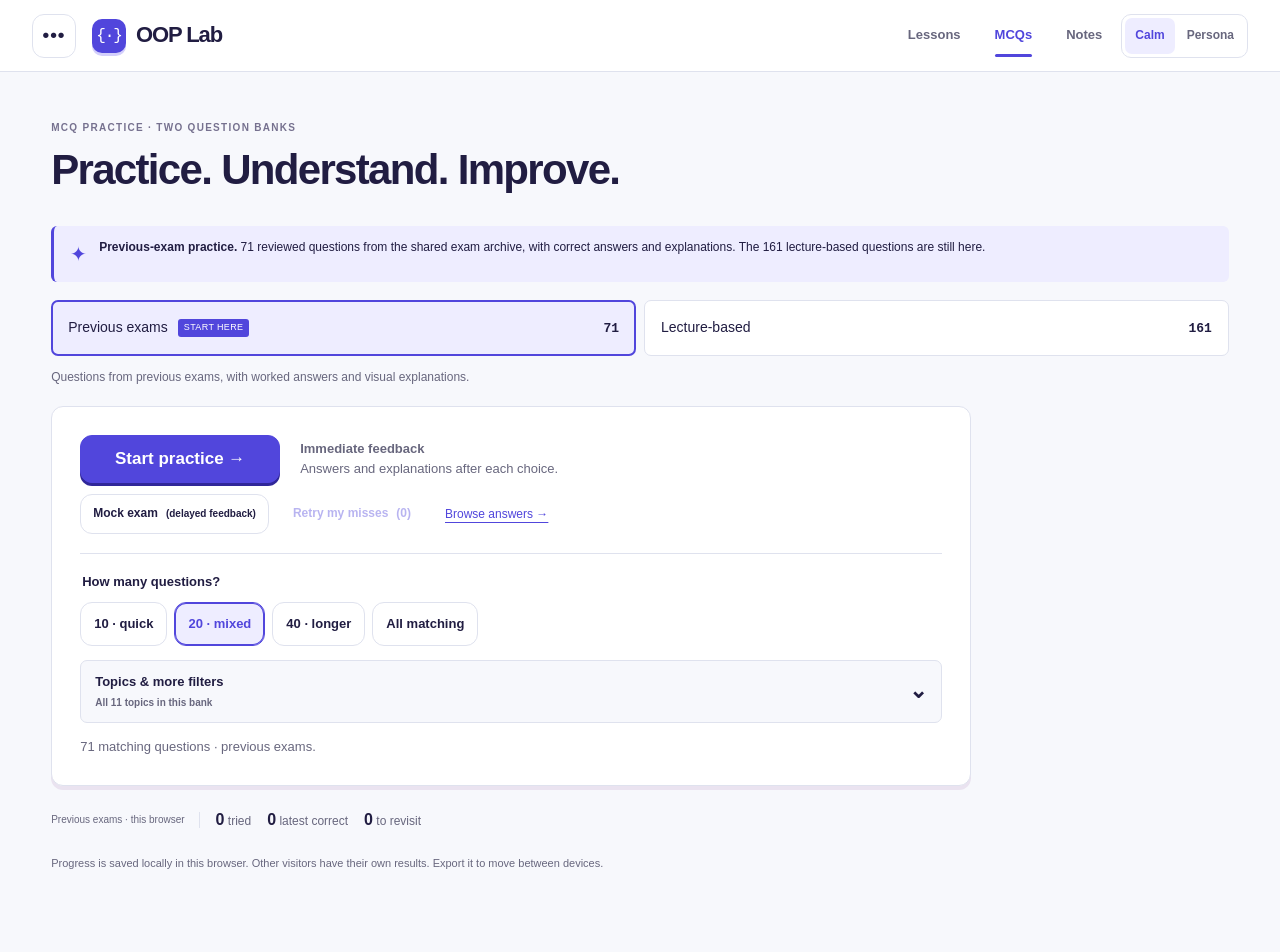
